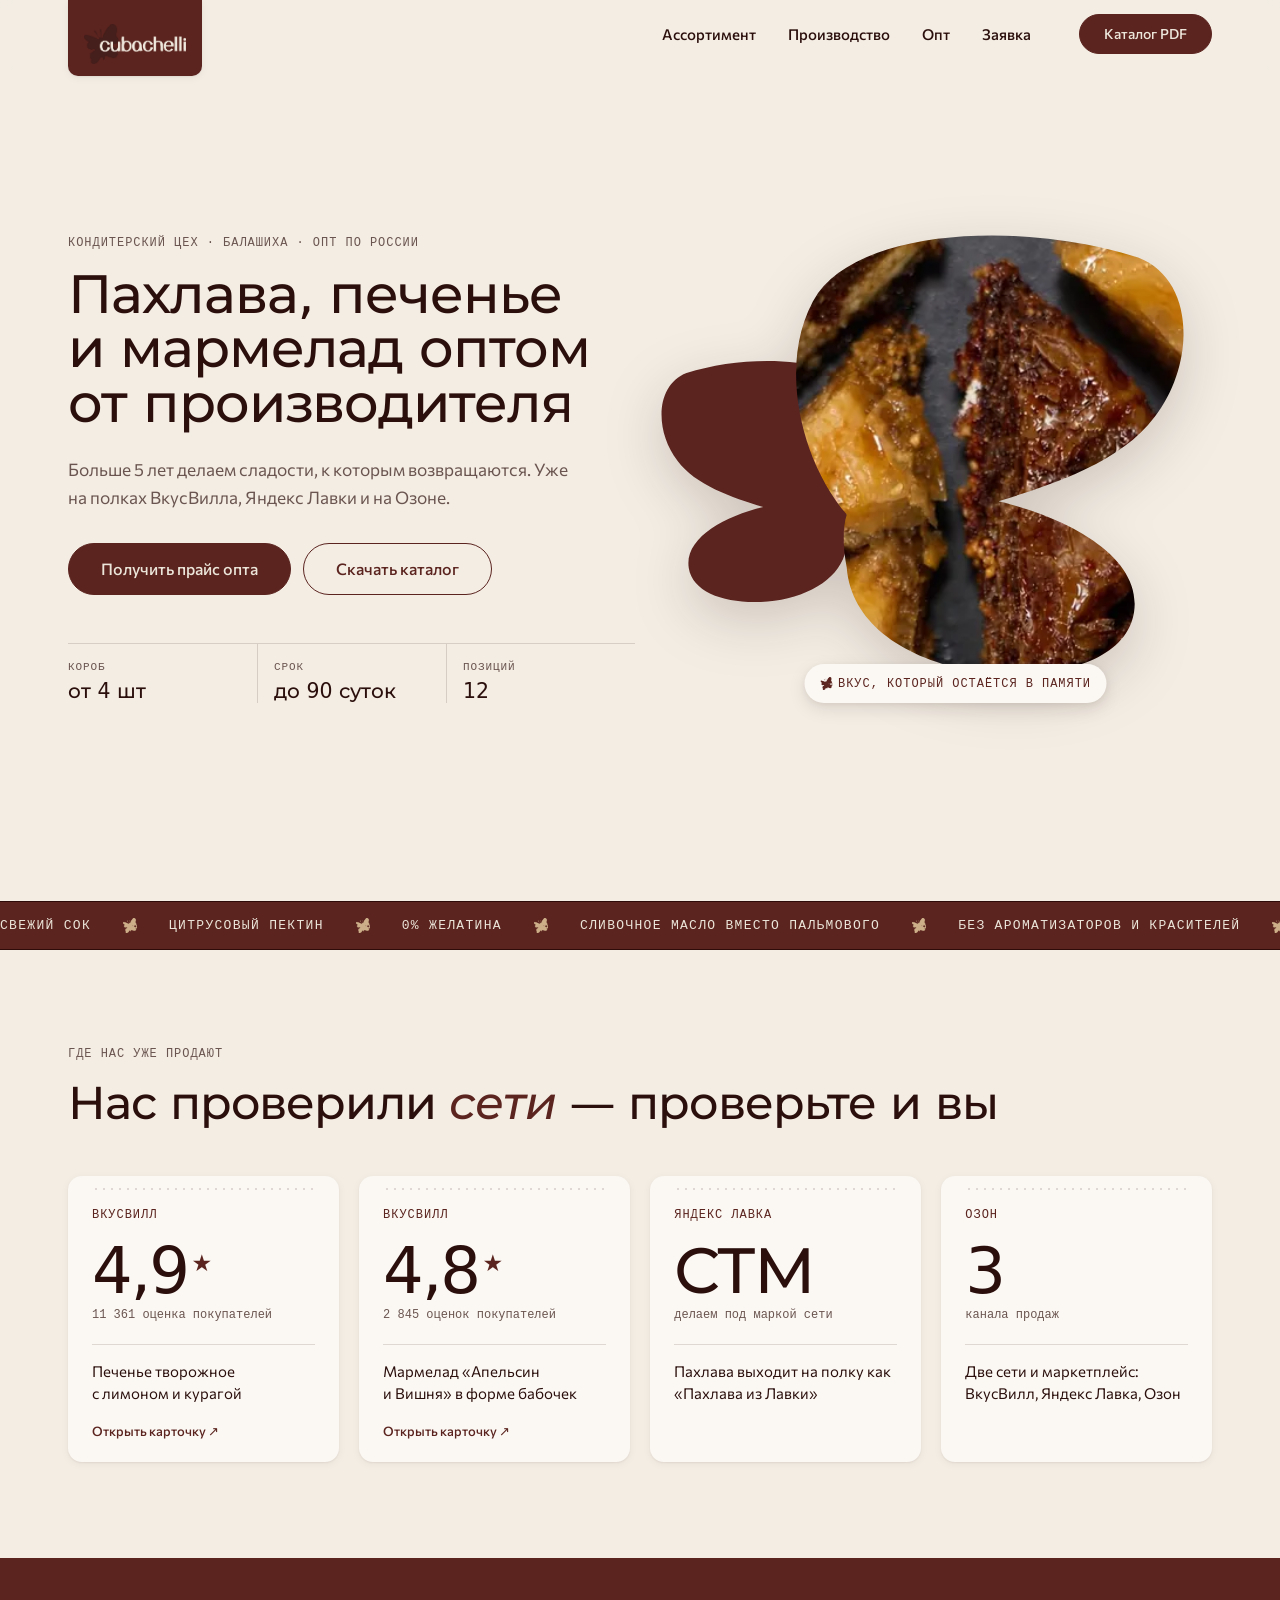
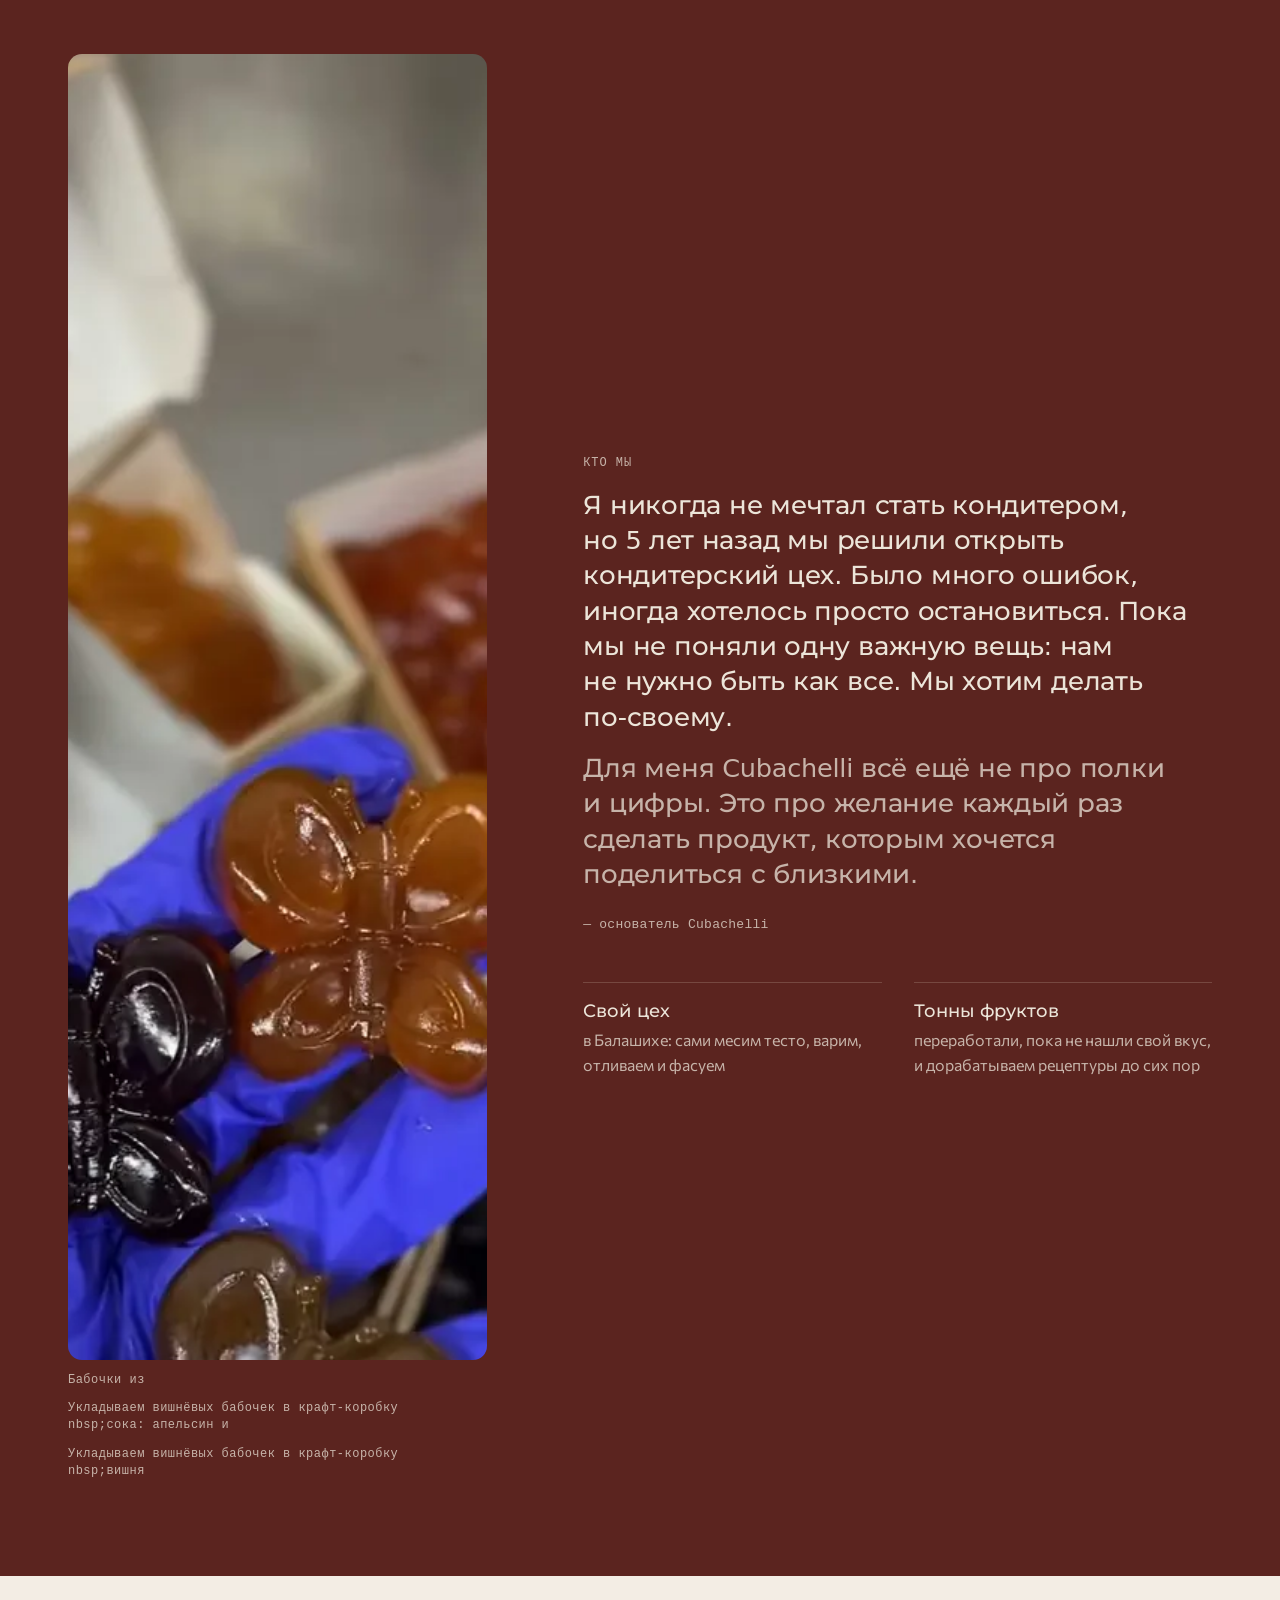
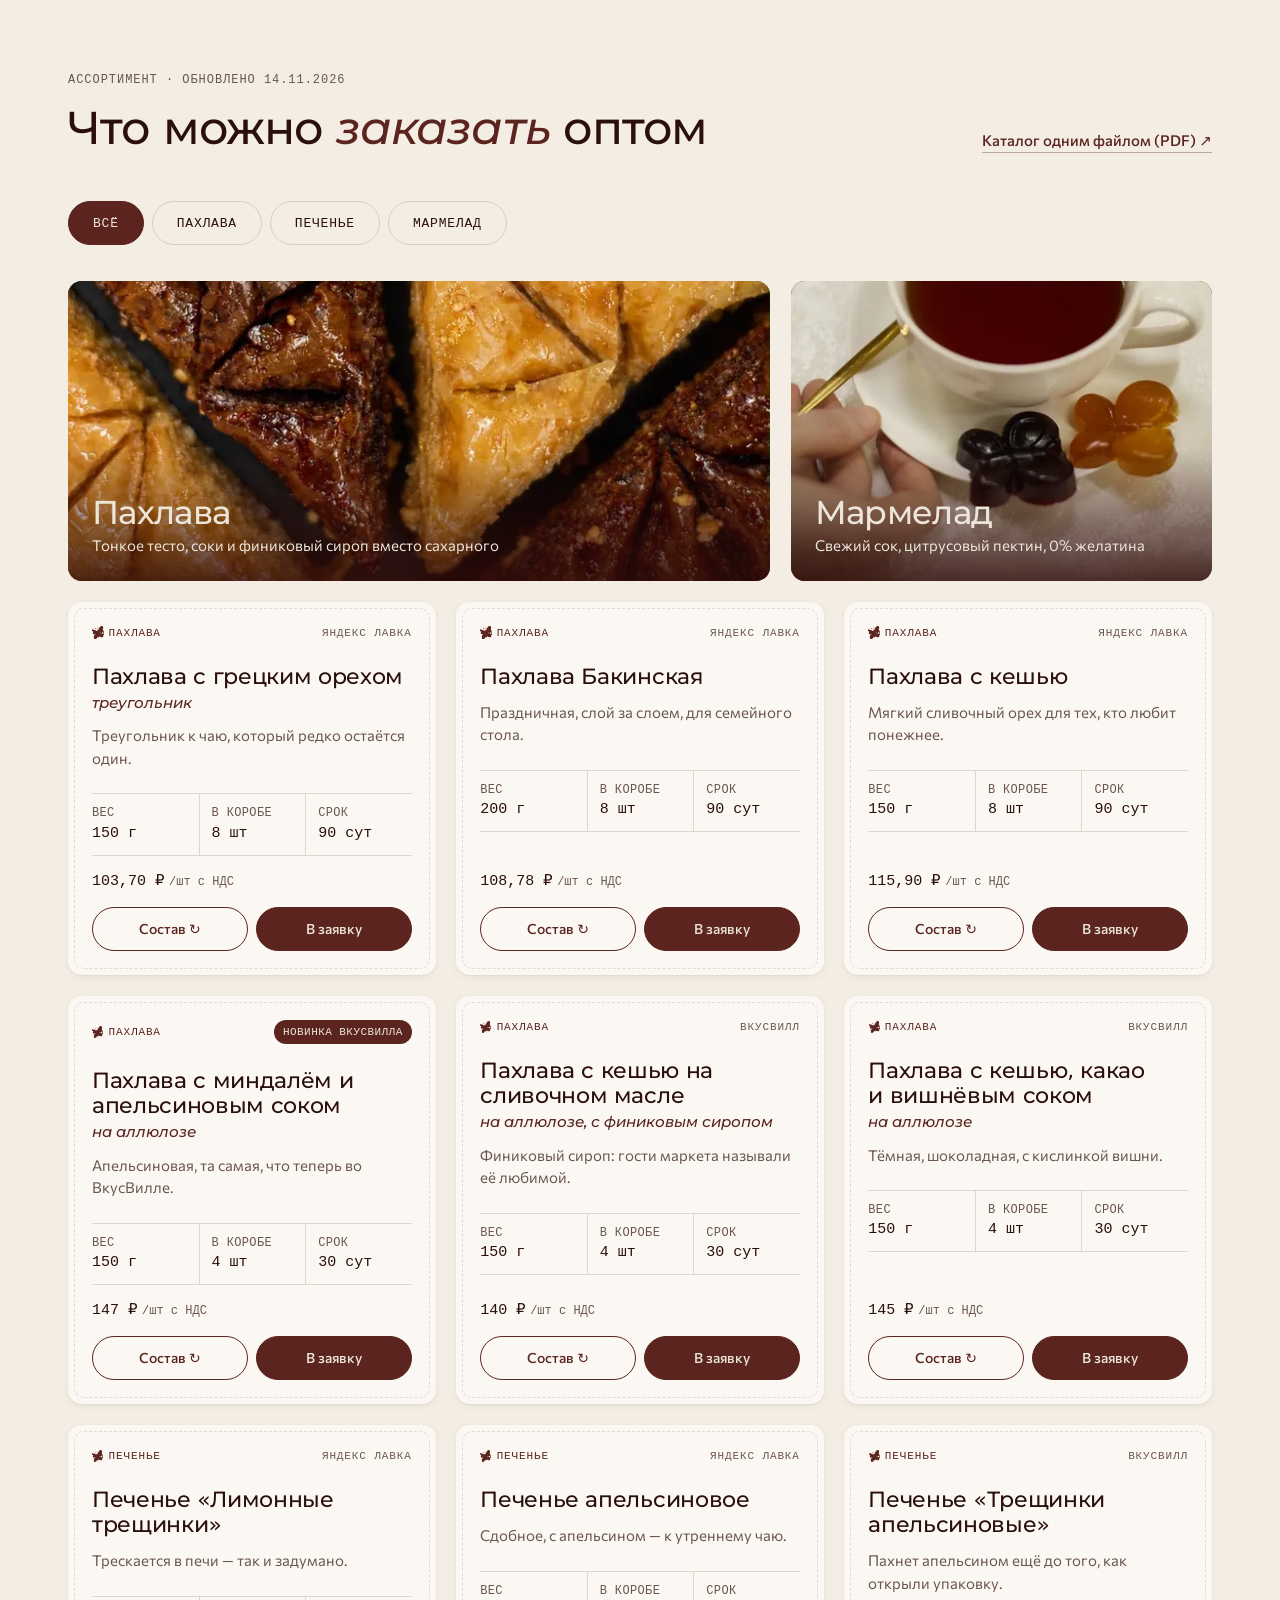
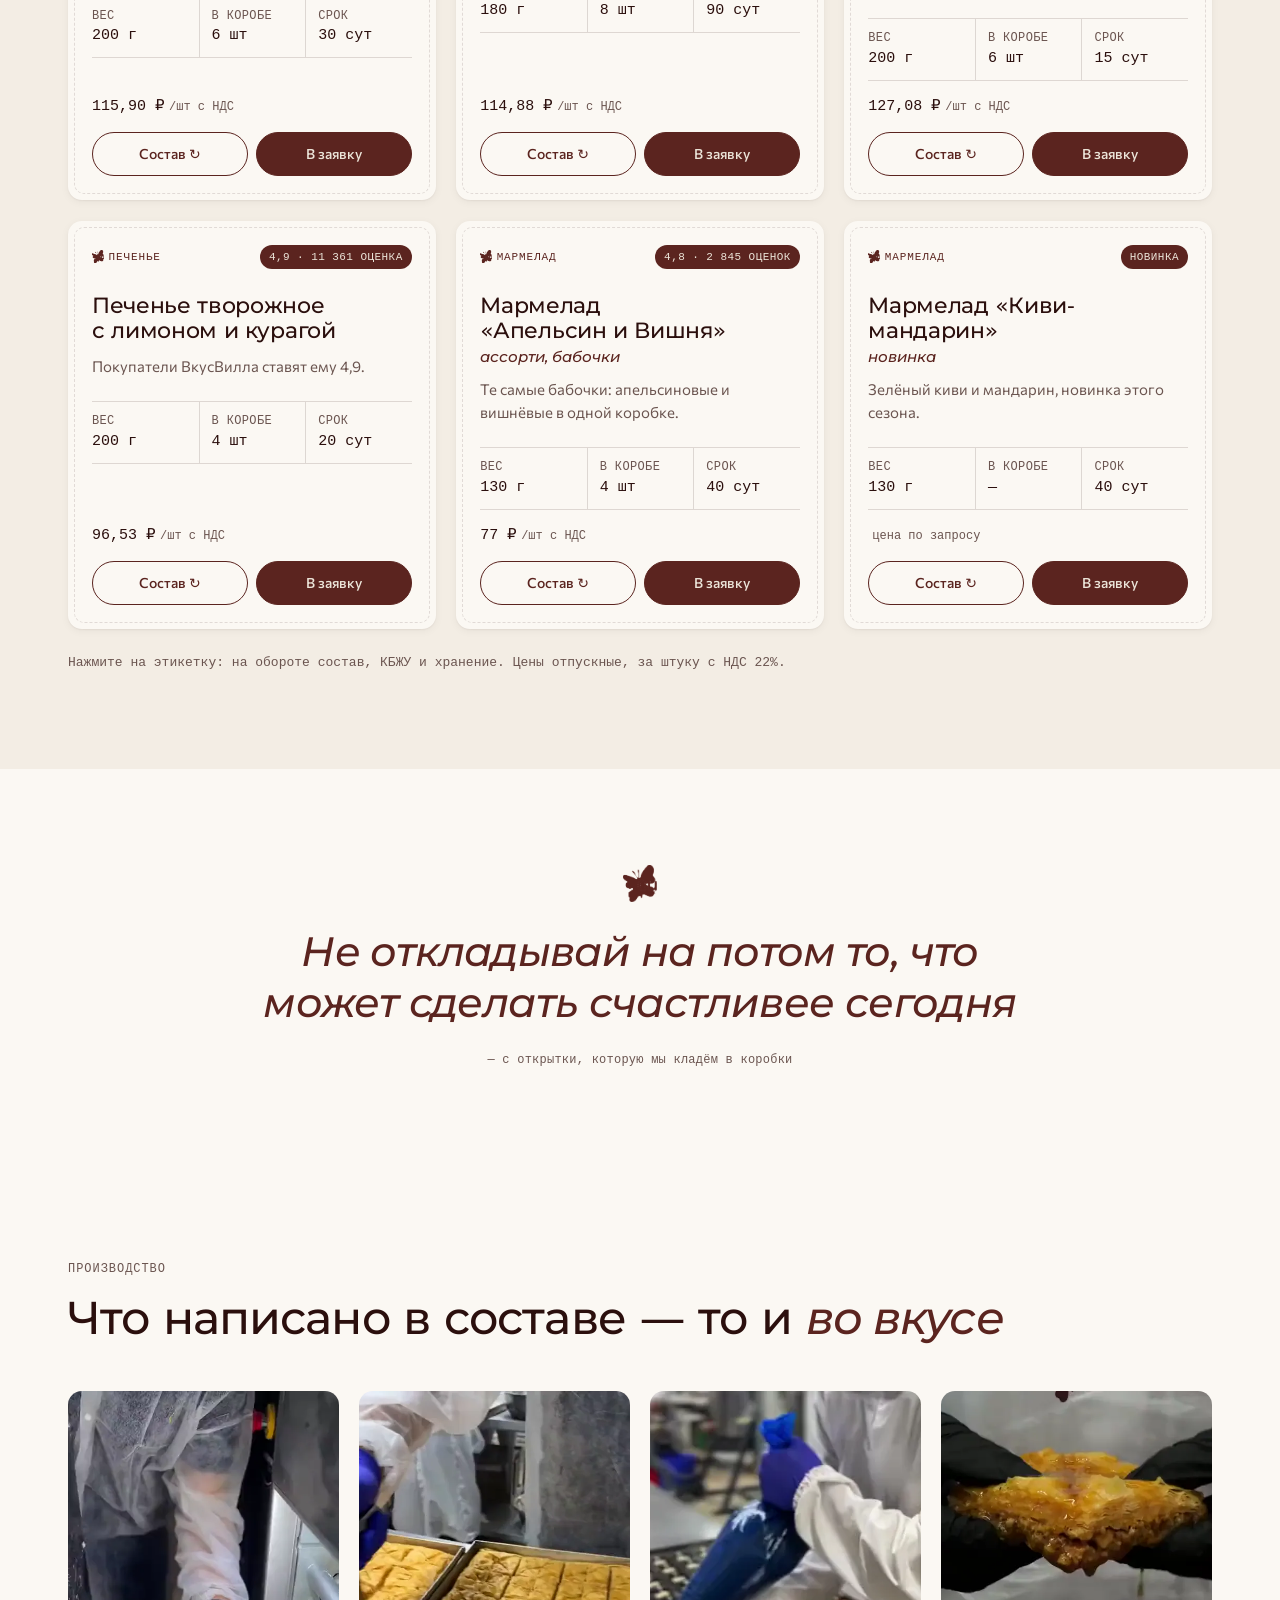
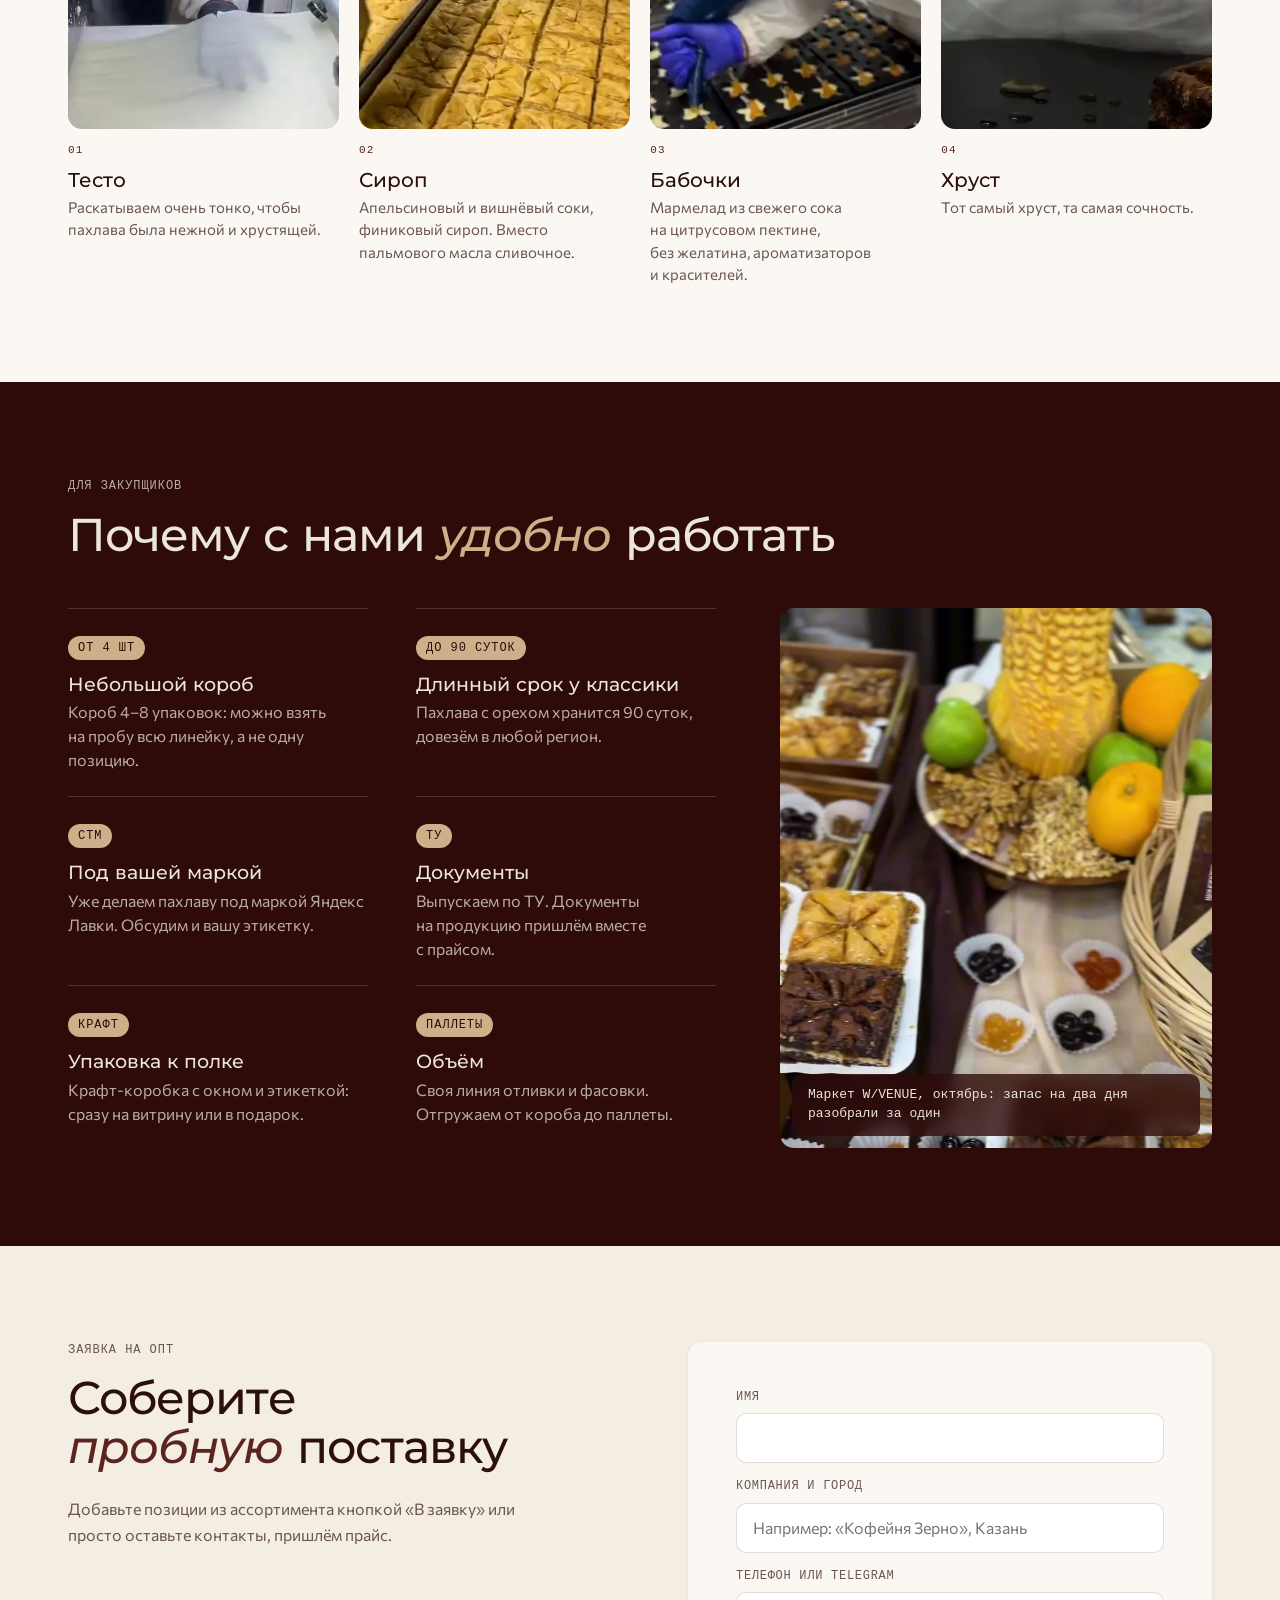
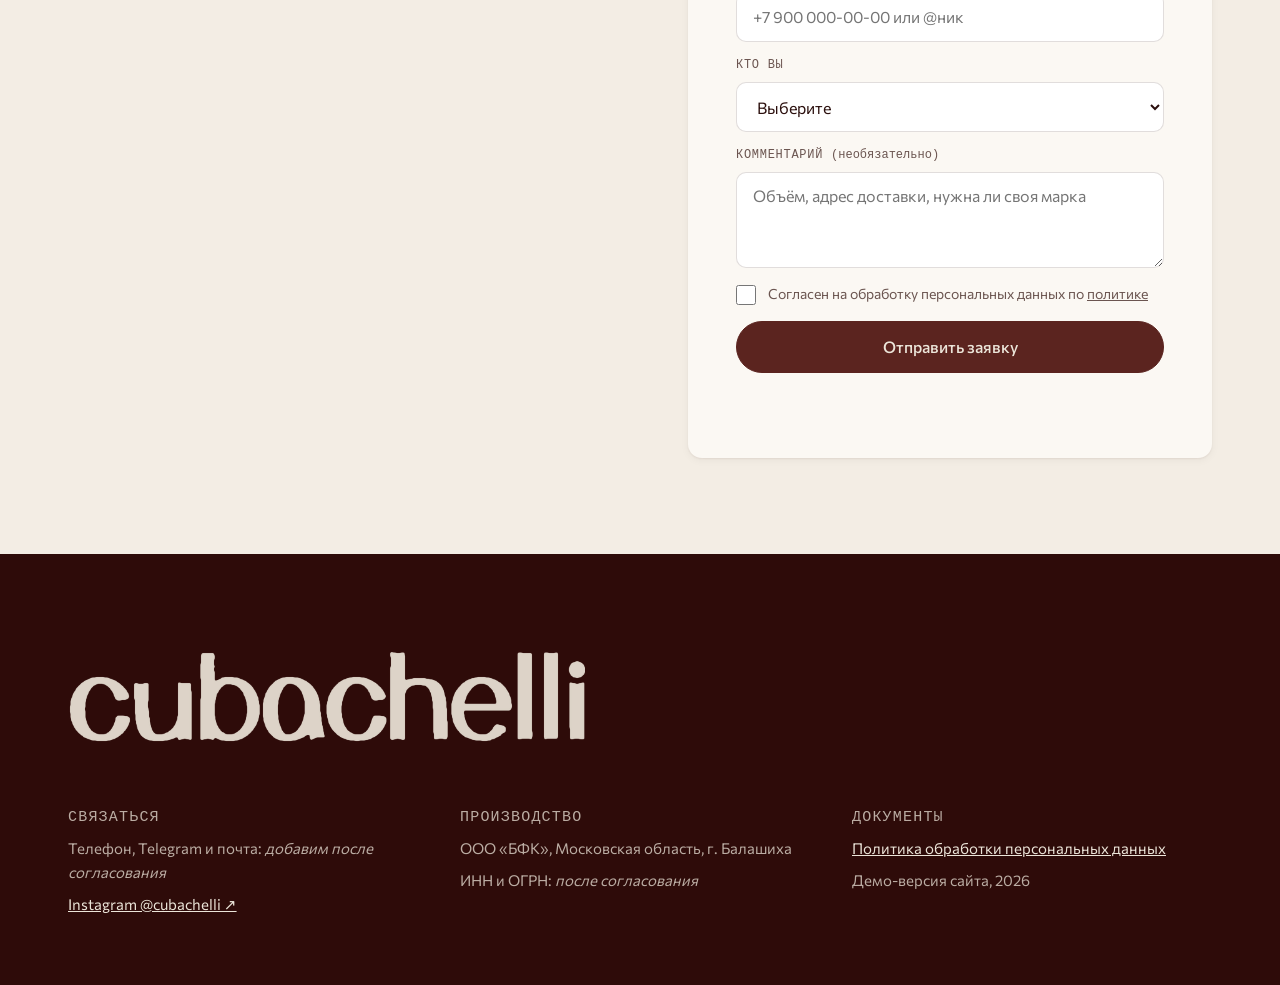
==== index.html @ 95d5a3da "Демо-сайт Cubachelli: опт пахлавы, печенья и мармелада Одностраничник для оптовиков: бабочка на перв" ====
<!doctype html>
<html lang="ru">
<head>
<meta charset="utf-8">
<meta name="viewport" content="width=device-width, initial-scale=1, viewport-fit=cover">
<title>Cubachelli — пахлава, печенье и мармелад оптом от производителя</title>
<meta name="description" content="Кондитерский цех Cubachelli, Балашиха. Пахлава, печенье и мармелад на пектине оптом по России. Поставляем во ВкусВилл, Яндекс Лавку и на Озон. Каталог и прайс по запросу.">
<!-- Демо-версия: закрыта от поиска. Перед запуском на боевом домене строку убрать. -->
<meta name="robots" content="noindex, nofollow">
<meta name="theme-color" content="#5b241f">
<meta property="og:type" content="website">
<meta property="og:locale" content="ru_RU">
<meta property="og:site_name" content="Cubachelli">
<meta property="og:title" content="Cubachelli — натуральные сладости оптом">
<meta property="og:description" content="Пахлава, печенье и мармелад от производителя. Уже во ВкусВилле, Яндекс Лавке и на Озоне.">
<meta property="og:url" content="https://m78-sites.github.io/cubachelli-demo/">
<meta property="og:image" content="https://m78-sites.github.io/cubachelli-demo/img/og.jpg">
<meta property="og:image:width" content="1200">
<meta property="og:image:height" content="630">
<meta name="twitter:card" content="summary_large_image">
<link rel="icon" href="data:image/svg+xml,%3Csvg xmlns='http://www.w3.org/2000/svg' viewBox='0 0 64 64'%3E%3Crect width='64' height='64' rx='14' fill='%235b241f'/%3E%3Cpath d='M18 14c8-5 26-5 32 1 5 5 2 13-5 16-3 1-7 2-9 3 7 1 14 4 13 11-1 7-11 9-19 8-8-1-14-4-15-12-1-9 0-22 3-27z' fill='%23ece5d9'/%3E%3C/svg%3E">
<link rel="preload" href="fonts/montserrat-cyrillic-500-normal.woff2" as="font" type="font/woff2" crossorigin>
<link rel="preload" href="fonts/commissioner-cyrillic-400-normal.woff2" as="font" type="font/woff2" crossorigin>
<link rel="preload" as="image" href="img/pakhlava-top-720.webp" imagesrcset="img/pakhlava-top-720.webp 720w, img/pakhlava-top.webp 1448w" imagesizes="(min-width: 960px) 46vw, 92vw">
<link rel="stylesheet" href="css/style.css?v=7">
<script>document.documentElement.classList.add('js')</script>
</head>
<body>

<!-- Форма крыла с фирменной открытки: вырубка для фото и сцены -->
<svg class="defs" aria-hidden="true" focusable="false" width="0" height="0">
  <clipPath id="wing" clipPathUnits="objectBoundingBox">
    <path d="M0.16,0.63 C0.04,0.50 -0.01,0.27 0.09,0.13 C0.21,-0.02 0.60,-0.03 0.87,0.05 C1.01,0.10 1.01,0.29 0.91,0.41 C0.83,0.51 0.67,0.56 0.53,0.60 C0.71,0.64 0.88,0.73 0.86,0.85 C0.84,0.97 0.64,1.01 0.45,0.98 C0.29,0.95 0.17,0.87 0.16,0.75 C0.15,0.70 0.15,0.66 0.16,0.63 Z"/>
  </clipPath>
  <clipPath id="wing-r" clipPathUnits="objectBoundingBox">
    <path d="M0.84,0.63 C0.96,0.50 1.01,0.27 0.91,0.13 C0.79,-0.02 0.40,-0.03 0.13,0.05 C-0.01,0.10 -0.01,0.29 0.09,0.41 C0.17,0.51 0.33,0.56 0.47,0.60 C0.29,0.64 0.12,0.73 0.14,0.85 C0.16,0.97 0.36,1.01 0.55,0.98 C0.71,0.95 0.83,0.87 0.84,0.75 C0.85,0.70 0.85,0.66 0.84,0.63 Z"/>
  </clipPath>
</svg>

<header class="top" id="top">
  <div class="top__in">
    <a class="label-logo" href="#top" aria-label="Cubachelli — на главную">
      <img src="img/logo-cubachelli.webp" width="977" height="382" alt="Cubachelli">
    </a>
    <nav class="nav" aria-label="Разделы">
      <a href="#assortiment">Ассортимент</a>
      <a href="#proizvodstvo">Производство</a>
      <a href="#opt">Опт</a>
      <a href="#zayavka">Заявка</a>
    </nav>
    <a class="btn btn--small" href="catalog.html" target="_blank" rel="noopener">Каталог PDF</a>
    <button class="burger" type="button" aria-expanded="false" aria-controls="mnav" aria-label="Меню"><span></span><span></span></button>
  </div>
  <nav class="mnav" id="mnav" aria-label="Разделы" hidden>
    <a href="#assortiment">Ассортимент</a>
    <a href="#proizvodstvo">Производство</a>
    <a href="#opt">Условия опта</a>
    <a href="#zayavka">Оставить заявку</a>
    <a href="catalog.html" target="_blank" rel="noopener">Каталог PDF</a>
  </nav>
</header>

<main>

<section class="hero">
  <div class="hero__text">
    <p class="kicker">Кондитерский цех · Балашиха · опт по России</p>
    <h1 class="hero__title">Пахлава, печенье и&nbsp;мармелад оптом от&nbsp;производителя</h1>
    <p class="hero__lead">Больше 5 лет делаем сладости, к&nbsp;которым возвращаются. Уже на&nbsp;полках ВкусВилла, Яндекс Лавки и&nbsp;на&nbsp;Озоне.</p>
    <div class="hero__cta">
      <a class="btn" href="#zayavka">Получить прайс опта</a>
      <a class="btn btn--ghost" href="catalog.html" target="_blank" rel="noopener">Скачать каталог</a>
    </div>
    <dl class="hero__facts">
      <div><dt>короб</dt><dd>от 4 шт</dd></div>
      <div><dt>срок</dt><dd>до 90 суток</dd></div>
      <div><dt>позиций</dt><dd>12</dd></div>
    </dl>
  </div>
  <figure class="hero__wing">
    <div class="fly"><div class="wing">
      <img src="img/pakhlava-top-720.webp" srcset="img/pakhlava-top-720.webp 720w, img/pakhlava-top.webp 1448w" sizes="(min-width: 960px) 46vw, 92vw" width="1448" height="760" alt="Пахлава Cubachelli: светлая с орехом и тёмная шоколадная, вид сверху" fetchpriority="high">
    </div></div>
    <figcaption class="hero__cap"><span class="mark" aria-hidden="true"></span>Вкус, который остаётся в&nbsp;памяти</figcaption>
  </figure>
</section>

<div class="ticker" aria-label="Из чего мы делаем">
  <div class="ticker__track">
    <span>свежий сок</span><span>цитрусовый пектин</span><span>0% желатина</span><span>сливочное масло вместо пальмового</span><span>без ароматизаторов и красителей</span><span>тесто раскатываем тонко</span>
    <span aria-hidden="true">свежий сок</span><span aria-hidden="true">цитрусовый пектин</span><span aria-hidden="true">0% желатина</span><span aria-hidden="true">сливочное масло вместо пальмового</span><span aria-hidden="true">без ароматизаторов и красителей</span><span aria-hidden="true">тесто раскатываем тонко</span>
  </div>
</div>

<section class="proof" id="seti">
  <div class="wrap">
    <div class="sec-head">
      <p class="kicker">Где нас уже продают</p>
      <h2>Нас проверили <em>сети</em> — проверьте и&nbsp;вы</h2>
    </div>
    <div class="tags">
      <a class="tag" href="https://vkusvill.ru/goods/pechene-tvorozhnoe-s-limonom-i-kuragoy-88740/" target="_blank" rel="noopener">
        <span class="tag__shop">ВкусВилл</span>
        <span class="tag__num">4,9</span>
        <span class="tag__meta">11 361 оценка покупателей</span>
        <span class="tag__name">Печенье творожное с&nbsp;лимоном и&nbsp;курагой</span>
        <span class="tag__go">Открыть карточку ↗</span>
      </a>
      <a class="tag" href="https://vkusvill.ru/goods/marmelad-apelsin-i-vishnya-112601/" target="_blank" rel="noopener">
        <span class="tag__shop">ВкусВилл</span>
        <span class="tag__num">4,8</span>
        <span class="tag__meta">2 845 оценок покупателей</span>
        <span class="tag__name">Мармелад «Апельсин и&nbsp;Вишня» в&nbsp;форме бабочек</span>
        <span class="tag__go">Открыть карточку ↗</span>
      </a>
      <div class="tag tag--text">
        <span class="tag__shop">Яндекс Лавка</span>
        <span class="tag__big">СТМ</span>
        <span class="tag__meta">делаем под маркой сети</span>
        <span class="tag__name">Пахлава выходит на&nbsp;полку как «Пахлава из&nbsp;Лавки»</span>
      </div>
      <div class="tag tag--text">
        <span class="tag__shop">Озон</span>
        <span class="tag__big">3</span>
        <span class="tag__meta">канала продаж</span>
        <span class="tag__name">Две сети и&nbsp;маркетплейс: ВкусВилл, Яндекс Лавка, Озон</span>
      </div>
    </div>
  </div>
</section>

<section class="story" id="o-nas">
  <div class="wrap story__in">
    <figure class="story__media">
      <img src="img/babochki-ruka-720.webp" srcset="img/babochki-ruka-720.webp 720w, img/babochki-ruka.webp 1080w" sizes="(min-width: 960px) 34vw, 92vw" width="1080" height="1306" alt="Мармеладные бабочки Cubachelli, апельсиновая и вишнёвые, на ладони в перчатке" loading="lazy">
      <figcaption>Бабочки из<figcaption>Укладываем вишнёвых бабочек в&nbsp;крафт-коробку</figcaption>nbsp;сока: апельсин и<figcaption>Укладываем вишнёвых бабочек в&nbsp;крафт-коробку</figcaption>nbsp;вишня</figcaption>
    </figure>
    <div class="story__text">
      <p class="kicker kicker--light">Кто мы</p>
      <blockquote class="quote">
        <p>Я&nbsp;никогда не&nbsp;мечтал стать кондитером, но&nbsp;5&nbsp;лет назад мы&nbsp;решили открыть кондитерский цех. Было много ошибок, иногда хотелось просто остановиться. Пока мы&nbsp;не&nbsp;поняли одну важную вещь: нам не&nbsp;нужно быть как все. Мы&nbsp;хотим делать по&#8209;своему.</p>
        <p>Для меня Cubachelli всё ещё не&nbsp;про полки и&nbsp;цифры. Это про желание каждый раз сделать продукт, которым хочется поделиться с&nbsp;близкими.</p>
        <footer>— основатель Cubachelli</footer>
      </blockquote>
      <ul class="story__facts">
        <li><b>Свой цех</b> в&nbsp;Балашихе: сами месим тесто, варим, отливаем и&nbsp;фасуем</li>
        <li><b>Тонны фруктов</b> переработали, пока не&nbsp;нашли свой вкус, и&nbsp;дорабатываем рецептуры до&nbsp;сих пор</li>
      </ul>
    </div>
  </div>
</section>

<section class="catalog" id="assortiment">
  <div class="wrap">
    <div class="sec-head sec-head--row">
      <div>
        <p class="kicker">Ассортимент · обновлено <span data-updated></span></p>
        <h2>Что можно <em>заказать</em> оптом</h2>
      </div>
      <a class="link-pdf" href="catalog.html" target="_blank" rel="noopener">Каталог одним файлом (PDF) ↗</a>
    </div>

    <div class="groups" role="tablist" aria-label="Линейки">
      <button role="tab" aria-selected="true" data-group="all">Всё</button>
      <button role="tab" aria-selected="false" data-group="pakhlava">Пахлава</button>
      <button role="tab" aria-selected="false" data-group="pechene">Печенье</button>
      <button role="tab" aria-selected="false" data-group="marmelad">Мармелад</button>
    </div>

    <div class="lines">
      <figure class="line-card" data-line="pakhlava"><img src="img/pakhlava-bottom-720.webp" width="720" height="381" alt="Пахлава Cubachelli, вид сверху" loading="lazy"><figcaption><b>Пахлава</b> Тонкое тесто, соки и&nbsp;финиковый сироп вместо сахарного</figcaption></figure>
      <figure class="line-card" data-line="marmelad"><img src="img/marmelad-chai-720.webp" width="720" height="876" alt="Мармелад-бабочки к чаю на блюдце" loading="lazy"><figcaption><b>Мармелад</b> Свежий сок, цитрусовый пектин, 0% желатина</figcaption></figure>
    </div>

    <div class="grid" id="grid" aria-live="polite"></div>
    <p class="grid__note">Нажмите на&nbsp;этикетку: на&nbsp;обороте состав, КБЖУ и&nbsp;хранение. Цены отпускные, за&nbsp;штуку с&nbsp;НДС 22%.</p>
  </div>
</section>

<section class="phrase">
  <p><span class="mark" aria-hidden="true"></span>Не откладывай на&nbsp;потом то, что может сделать счастливее сегодня</p>
  <small>— с открытки, которую мы кладём в&nbsp;коробки</small>
</section>

<section class="make" id="proizvodstvo">
  <div class="wrap">
    <div class="sec-head">
      <p class="kicker">Производство</p>
      <h2>Что написано в&nbsp;составе — то&nbsp;и&nbsp;<em>во&nbsp;вкусе</em></h2>
    </div>
    <div class="steps">
      <figure class="step">
        <div class="step__v"><video class="lazyv" muted playsinline loop preload="none" poster="video/loop-testo.webp" data-src="video/loop-testo.mp4" aria-hidden="true"></video></div>
        <figcaption><span class="step__n">01</span><b>Тесто</b> Раскатываем очень тонко, чтобы пахлава была нежной и&nbsp;хрустящей.</figcaption>
      </figure>
      <figure class="step">
        <div class="step__v"><video class="lazyv" muted playsinline loop preload="none" poster="video/loop-sirop.webp" data-src="video/loop-sirop.mp4" aria-hidden="true"></video></div>
        <figcaption><span class="step__n">02</span><b>Сироп</b> Апельсиновый и&nbsp;вишнёвый соки, финиковый сироп. Вместо пальмового масла сливочное.</figcaption>
      </figure>
      <figure class="step">
        <div class="step__v"><video class="lazyv" muted playsinline loop preload="none" poster="video/loop-babochki.webp" data-src="video/loop-babochki.mp4" aria-hidden="true"></video></div>
        <figcaption><span class="step__n">03</span><b>Бабочки</b> Мармелад из&nbsp;свежего сока на&nbsp;цитрусовом пектине, без&nbsp;желатина, ароматизаторов и&nbsp;красителей.</figcaption>
      </figure>
      <figure class="step">
        <div class="step__v"><video class="lazyv" muted playsinline loop preload="none" poster="video/loop-hrust.webp" data-src="video/loop-hrust.mp4" aria-hidden="true"></video></div>
        <figcaption><span class="step__n">04</span><b>Хруст</b> Тот самый хруст, та&nbsp;самая сочность.</figcaption>
      </figure>
    </div>
  </div>
</section>

<section class="opt" id="opt">
  <div class="wrap">
    <div class="sec-head">
      <p class="kicker kicker--light">Для закупщиков</p>
      <h2>Почему с&nbsp;нами <em>удобно</em> работать</h2>
    </div>
    <ul class="perks">
      <li><span class="perks__k">от 4 шт</span><b>Небольшой короб</b>Короб 4–8 упаковок: можно взять на&nbsp;пробу всю линейку, а&nbsp;не&nbsp;одну позицию.</li>
      <li><span class="perks__k">до 90 суток</span><b>Длинный срок у&nbsp;классики</b>Пахлава с&nbsp;орехом хранится 90&nbsp;суток, довезём в&nbsp;любой регион.</li>
      <li><span class="perks__k">СТМ</span><b>Под вашей маркой</b>Уже делаем пахлаву под маркой Яндекс Лавки. Обсудим и&nbsp;вашу этикетку.</li>
      <li><span class="perks__k">ТУ</span><b>Документы</b>Выпускаем по&nbsp;ТУ. Документы на&nbsp;продукцию пришлём вместе с&nbsp;прайсом.</li>
      <li><span class="perks__k">крафт</span><b>Упаковка к&nbsp;полке</b>Крафт-коробка с&nbsp;окном и&nbsp;этикеткой: сразу на&nbsp;витрину или в&nbsp;подарок.</li>
      <li><span class="perks__k">паллеты</span><b>Объём</b>Своя линия отливки и&nbsp;фасовки. Отгружаем от&nbsp;короба до&nbsp;паллеты.</li>
    </ul>
    <figure class="opt__photo">
      <img src="img/market-720.webp" srcset="img/market-720.webp 720w, img/market.webp 1080w" sizes="(min-width: 960px) 40vw, 92vw" width="1080" height="1306" alt="Стол Cubachelli на маркете: пахлава, мармелад, крафт-коробки в корзине" loading="lazy">
      <figcaption>Маркет W/VENUE, октябрь: запас на&nbsp;два дня разобрали за&nbsp;один</figcaption>
    </figure>
  </div>
</section>

<section class="order" id="zayavka">
  <div class="wrap order__in">
    <div class="order__list">
      <p class="kicker">Заявка на опт</p>
      <h2>Соберите <em>пробную</em> поставку</h2>
      <p class="order__hint" data-empty>Добавьте позиции из&nbsp;ассортимента кнопкой «В&nbsp;заявку» или просто оставьте контакты, пришлём прайс.</p>
      <ul class="basket" id="basket"></ul>
      <div class="basket__sum" id="basketSum" hidden>
        <span>Итого</span><b id="sumBoxes">0 коробов</b><b id="sumMoney">0 ₽</b>
        <small>Ориентир по&nbsp;отпускным ценам с&nbsp;НДС. Точный счёт пришлём после звонка.</small>
      </div>
    </div>
    <form class="form" id="form" novalidate>
      <label class="field"><span>Имя</span><input name="name" autocomplete="name" required></label>
      <label class="field"><span>Компания и город</span><input name="company" autocomplete="organization" placeholder="Например: «Кофейня Зерно», Казань" required></label>
      <label class="field"><span>Телефон или Telegram</span><input name="contact" inputmode="tel" autocomplete="tel" placeholder="+7 900 000-00-00 или @ник" required></label>
      <label class="field"><span>Кто вы</span>
        <select name="type" required>
          <option value="">Выберите</option>
          <option>Магазин или сеть</option>
          <option>Кофейня, кафе, HoReCa</option>
          <option>Халяль-магазин</option>
          <option>Продавец на маркетплейсе</option>
          <option>Подарки для компаний</option>
          <option>Дистрибьютор</option>
        </select>
      </label>
      <label class="field"><span>Комментарий <i>(необязательно)</i></span><textarea name="msg" rows="3" placeholder="Объём, адрес доставки, нужна ли своя марка"></textarea></label>
      <label class="check"><input type="checkbox" name="agree" required><span>Согласен на&nbsp;обработку персональных данных по&nbsp;<a href="#" data-policy>политике</a></span></label>
      <button class="btn btn--wide" type="submit">Отправить заявку</button>
      <p class="form__msg" id="formMsg" role="status"></p>
    </form>
  </div>
</section>

</main>

<footer class="foot">
  <div class="wrap">
    <div class="foot__word" role="img" aria-label="Cubachelli"></div>
    <div class="foot__cols">
      <div><p class="kicker kicker--light">Связаться</p><p>Телефон, Telegram и&nbsp;почта: <i>добавим после согласования</i></p><p><a href="https://www.instagram.com/cubachelli/" target="_blank" rel="noopener">Instagram @cubachelli ↗</a></p></div>
      <div><p class="kicker kicker--light">Производство</p><p>ООО «БФК», Московская область, г.&nbsp;Балашиха</p><p class="dim">ИНН и&nbsp;ОГРН: <i>после согласования</i></p></div>
      <div><p class="kicker kicker--light">Документы</p><p><a href="#" data-policy>Политика обработки персональных данных</a></p><p class="dim">Демо-версия сайта, 2026</p></div>
    </div>
  </div>
</footer>

<div class="minibar" id="minibar" hidden>
  <span id="miniText">В заявке: 0</span>
  <a class="btn btn--small btn--light" href="#zayavka">Оформить</a>
</div>

<script src="js/data.js?v=2"></script>
<script src="js/main.js?v=4"></script>
</body>
</html>
---- css/style.css ----
/* Cubachelli — демо. Система: бумага-крем + одно «чернило» бордо бренда + крафт.
   Шрифты: Montserrat (заголовки, геометрия как у логотипа), Commissioner (текст), IBM Plex Mono (этикетки, вес, цены). */

@font-face{font-family:"MA";src:url(../fonts/montserrat-cyrillic-500-normal.woff2) format("woff2");font-weight:500;font-style:normal;font-display:swap;unicode-range:U+0301,U+0400-045F,U+0490-0491,U+04B0-04B1,U+2116}
@font-face{font-family:"MA";src:url(../fonts/montserrat-latin-500-normal.woff2) format("woff2");font-weight:500;font-style:normal;font-display:swap;unicode-range:U+0000-00FF,U+0131,U+0152-0153,U+02BB-02BC,U+02C6,U+02DA,U+02DC,U+2000-206F,U+20AC,U+2122,U+2191,U+2193,U+2212,U+2215,U+FEFF,U+FFFD}
@font-face{font-family:"MA";src:url(../fonts/montserrat-cyrillic-600-normal.woff2) format("woff2");font-weight:600;font-style:normal;font-display:swap;unicode-range:U+0301,U+0400-045F,U+0490-0491,U+04B0-04B1,U+2116}
@font-face{font-family:"MA";src:url(../fonts/montserrat-latin-600-normal.woff2) format("woff2");font-weight:600;font-style:normal;font-display:swap;unicode-range:U+0000-00FF,U+0131,U+0152-0153,U+02BB-02BC,U+02C6,U+02DA,U+02DC,U+2000-206F,U+20AC,U+2122,U+2191,U+2193,U+2212,U+2215,U+FEFF,U+FFFD}
@font-face{font-family:"MA";src:url(../fonts/montserrat-cyrillic-500-italic.woff2) format("woff2");font-weight:500;font-style:italic;font-display:swap;unicode-range:U+0301,U+0400-045F,U+0490-0491,U+04B0-04B1,U+2116}
@font-face{font-family:"MA";src:url(../fonts/montserrat-latin-500-italic.woff2) format("woff2");font-weight:500;font-style:italic;font-display:swap;unicode-range:U+0000-00FF,U+0131,U+0152-0153,U+02BB-02BC,U+02C6,U+02DA,U+02DC,U+2000-206F,U+20AC,U+2122,U+2191,U+2193,U+2212,U+2215,U+FEFF,U+FFFD}
@font-face{font-family:"CM";src:url(../fonts/commissioner-cyrillic-400-normal.woff2) format("woff2");font-weight:400;font-display:swap;unicode-range:U+0301,U+0400-045F,U+0490-0491,U+04B0-04B1,U+2116}
@font-face{font-family:"CM";src:url(../fonts/commissioner-latin-400-normal.woff2) format("woff2");font-weight:400;font-display:swap;unicode-range:U+0000-00FF,U+0131,U+0152-0153,U+02BB-02BC,U+02C6,U+02DA,U+02DC,U+2000-206F,U+20AC,U+2122,U+2191,U+2193,U+2212,U+2215,U+FEFF,U+FFFD}
@font-face{font-family:"CM";src:url(../fonts/commissioner-cyrillic-500-normal.woff2) format("woff2");font-weight:500;font-display:swap;unicode-range:U+0301,U+0400-045F,U+0490-0491,U+04B0-04B1,U+2116}
@font-face{font-family:"CM";src:url(../fonts/commissioner-latin-500-normal.woff2) format("woff2");font-weight:500;font-display:swap;unicode-range:U+0000-00FF,U+0131,U+0152-0153,U+02BB-02BC,U+02C6,U+02DA,U+02DC,U+2000-206F,U+20AC,U+2122,U+2191,U+2193,U+2212,U+2215,U+FEFF,U+FFFD}
@font-face{font-family:"PM";src:url(../fonts/ibm-plex-mono-cyrillic-400-normal.woff2) format("woff2");font-weight:400;font-display:swap;unicode-range:U+0301,U+0400-045F,U+0490-0491,U+04B0-04B1,U+2116}
@font-face{font-family:"PM";src:url(../fonts/ibm-plex-mono-latin-400-normal.woff2) format("woff2");font-weight:400;font-display:swap;unicode-range:U+0000-00FF,U+0131,U+0152-0153,U+02BB-02BC,U+02C6,U+02DA,U+02DC,U+2000-206F,U+20AC,U+2122,U+2191,U+2193,U+2212,U+2215,U+FEFF,U+FFFD}
@font-face{font-family:"PM";src:url(../fonts/ibm-plex-mono-cyrillic-500-normal.woff2) format("woff2");font-weight:500;font-display:swap;unicode-range:U+0301,U+0400-045F,U+0490-0491,U+04B0-04B1,U+2116}
@font-face{font-family:"PM";src:url(../fonts/ibm-plex-mono-latin-500-normal.woff2) format("woff2");font-weight:500;font-display:swap;unicode-range:U+0000-00FF,U+0131,U+0152-0153,U+02BB-02BC,U+02C6,U+02DA,U+02DC,U+2000-206F,U+20AC,U+2122,U+2191,U+2193,U+2212,U+2215,U+FEFF,U+FFFD}

:root{
  /* цвет: бумага, чернило, крафт. Акцент один — бордо бренда */
  --bg:#f3ede4; --paper:#fbf8f3; --kraft:#cdb08a; --kraft-dim:#e4d4bd;
  --ink:#2b0f0d; --muted:#6b5550; --line:rgba(43,15,13,.14);
  --wine:#5b241f; --wine-hover:#6e2d27; --wine-deep:#2e0b09;
  --cream:#ece5d9; --cream-dim:rgba(236,229,217,.74); --cream-line:rgba(236,229,217,.18);

  --s1:4px; --s2:8px; --s3:12px; --s4:16px; --s5:24px; --s6:32px; --s7:48px; --s8:64px; --s9:96px; --s10:160px;
  --m-x:clamp(16px,4vw,48px); --gap:clamp(12px,1.6vw,24px); --wrap:1240px;

  --r-card:14px; --r-btn:999px;
  --sh-1:0 1px 2px rgba(43,15,13,.06),0 2px 8px rgba(43,15,13,.05);
  --sh-2:0 6px 18px rgba(43,15,13,.10),0 2px 6px rgba(43,15,13,.06);
  --sh-3:0 24px 48px rgba(43,15,13,.18);

  --f-display:"MA","Montserrat",system-ui,sans-serif;
  --f-text:"CM","Commissioner",system-ui,-apple-system,"Segoe UI",sans-serif;
  --f-mono:"PM","IBM Plex Mono",ui-monospace,"Consolas",monospace;
  --t-h1:clamp(34px,4.2vw,58px); --t-h2:clamp(28px,3.6vw,50px); --t-body:clamp(16px,1.1vw,18px);

  --e:cubic-bezier(.22,.61,.36,1); --d-fast:150ms; --d-base:250ms; --d-slow:500ms;
}

*,*::before,*::after{box-sizing:border-box}
html{-webkit-text-size-adjust:100%;scroll-behavior:smooth;scroll-padding-top:80px}
body{margin:0;background:var(--bg);color:var(--ink);font:400 var(--t-body)/1.6 var(--f-text);-webkit-font-smoothing:antialiased;overflow-x:hidden}
img,video{display:block;max-width:100%}
a{color:inherit}
button{font:inherit;color:inherit;cursor:pointer}
h1,h2,h3{font-family:var(--f-display);font-weight:500;margin:0;letter-spacing:-.02em;text-wrap:balance}
h2{font-size:var(--t-h2);line-height:1.06}
h2 em,h1 em{font-style:italic;color:var(--wine)}
p{margin:0}
.defs{position:absolute;width:0;height:0;overflow:hidden}
.wrap{max-width:var(--wrap);margin:0 auto;padding:0 var(--m-x)}
.kicker{font:500 12px/1.4 var(--f-mono);letter-spacing:.08em;text-transform:uppercase;color:var(--muted);margin-bottom:var(--s4)}
.kicker--light{color:var(--cream-dim)}
.sec-head{margin-bottom:var(--s7)}
.sec-head--row{display:flex;flex-wrap:wrap;gap:var(--s4) var(--s6);align-items:flex-end;justify-content:space-between}
:focus-visible{outline:2px solid var(--wine);outline-offset:3px;border-radius:6px}

/* знак-бабочка из логотипа, окрашивается цветом текста */
.mark{display:inline-block;width:1.05em;height:1.15em;vertical-align:-.2em;margin-right:.45em;background:currentColor;
  -webkit-mask:url(../img/mark.png) center/contain no-repeat;mask:url(../img/mark.png) center/contain no-repeat}

/* кнопки */
.btn{display:inline-flex;align-items:center;justify-content:center;gap:var(--s2);min-height:52px;padding:0 var(--s6);border-radius:var(--r-btn);
  background:var(--wine);color:var(--cream);border:1px solid var(--wine);font:500 16px/1 var(--f-text);text-decoration:none;
  transition:background var(--d-base) var(--e),transform var(--d-fast) var(--e),box-shadow var(--d-base) var(--e)}
.btn:hover{background:var(--wine-hover);box-shadow:var(--sh-2)}
.btn:active{transform:translateY(1px)}
.btn--ghost{background:transparent;color:var(--wine)}
.btn--ghost:hover{background:rgba(91,36,31,.07);box-shadow:none}
.btn--small{min-height:40px;padding:0 var(--s5);font-size:14px}
.btn--light{background:var(--cream);color:var(--wine);border-color:var(--cream)}
.btn--light:hover{background:#fff}
.btn--wide{width:100%}

/* шапка: логотип висит ярлыком, как этикетка на крафт-коробке */
.top{position:sticky;top:0;z-index:40;background:rgba(243,237,228,.86);-webkit-backdrop-filter:saturate(1.2) blur(12px);backdrop-filter:saturate(1.2) blur(12px);border-bottom:1px solid transparent;transition:border-color var(--d-base)}
.top.is-scrolled{border-bottom-color:var(--line)}
.top__in{max-width:var(--wrap);margin:0 auto;padding:0 var(--m-x);height:68px;display:flex;align-items:center;gap:var(--s5)}
.label-logo{align-self:flex-start;background:var(--wine);padding:var(--s5) var(--s4) var(--s3);border-radius:0 0 10px 10px;box-shadow:var(--sh-1)}
.label-logo img{height:40px;width:auto}
.nav{display:none;gap:var(--s6);margin-left:auto}
.nav a{font:500 15px/1 var(--f-text);text-decoration:none;color:var(--ink);padding:var(--s2) 0;background:linear-gradient(var(--wine),var(--wine)) 0 100%/0 1px no-repeat;transition:background-size var(--d-base) var(--e)}
.nav a:hover{background-size:100% 1px}
.top .btn--small{margin-left:auto;white-space:nowrap}
@media (max-width:420px){
  .label-logo{padding:var(--s4) var(--s3) var(--s2)}
  .label-logo img{height:32px}
  .top .btn--small{padding:0 var(--s4)}
  .hero{padding-top:var(--s4);gap:var(--s5)}
}
.burger{display:inline-grid;place-content:center;gap:6px;width:44px;height:44px;border:0;background:none;padding:0}
.burger span{display:block;width:22px;height:1.5px;background:var(--ink);transition:transform var(--d-base) var(--e)}
.burger[aria-expanded="true"] span:first-child{transform:translateY(3.75px) rotate(45deg)}
.burger[aria-expanded="true"] span:last-child{transform:translateY(-3.75px) rotate(-45deg)}
.mnav{display:grid;padding:var(--s2) var(--m-x) var(--s5);border-top:1px solid var(--line)}
.mnav[hidden]{display:none}
.mnav a{padding:var(--s4) 0;border-bottom:1px solid var(--line);font:500 20px/1.2 var(--f-display);text-decoration:none}
@media (min-width:960px){
  .nav{display:flex}
  .top .btn--small{margin-left:var(--s5)}
  .burger,.mnav{display:none!important}
}

/* первый экран */
.hero{max-width:var(--wrap);margin:0 auto;padding:var(--s5) var(--m-x) var(--s8);display:grid;gap:var(--s6)}
.hero__wing{order:-1;margin:0;position:relative;padding-bottom:var(--s5)}
.wing{clip-path:url(#wing);aspect-ratio:5/5.4;background:var(--wine)}
.wing--r{clip-path:url(#wing-r)}
.wing img,.wing video{width:100%;height:100%;object-fit:cover}
/* бабочка: большое крыло с фото + малое бордовое крыло, как знак в логотипе */
.fly{position:relative;width:min(54%,300px);margin:0 12% 0 auto;filter:drop-shadow(0 18px 28px rgba(43,15,13,.18))}
@media (min-width:600px){.fly{width:min(62%,420px);margin-right:8%}}
.fly::before{content:"";position:absolute;width:55%;aspect-ratio:5/5.4;left:-30.2%;top:28.3%;background:var(--wine);clip-path:url(#wing-r)}
.fly .wing{position:relative}
.hero__cap{position:absolute;left:50%;bottom:0;transform:translateX(-50%);white-space:nowrap;background:var(--paper);color:var(--wine);
  font:500 12px/1 var(--f-mono);letter-spacing:.08em;text-transform:uppercase;padding:var(--s3) var(--s4);border-radius:var(--r-btn);box-shadow:var(--sh-2)}
.hero__title{font-size:var(--t-h1);line-height:1.02;font-weight:500;margin-bottom:var(--s5);text-wrap:pretty;max-width:13em}
.hero__lead{font-size:clamp(17px,1.35vw,20px);color:var(--muted);max-width:34em;margin-bottom:var(--s6)}
.hero__cta{display:flex;flex-wrap:wrap;gap:var(--s3);margin-bottom:var(--s7)}
.hero__cta .btn{flex:1 1 220px}
.hero__facts{display:grid;grid-template-columns:repeat(3,1fr);margin:0;border-top:1px solid var(--line)}
.hero__facts div{padding:var(--s4) var(--s3) 0 0}
.hero__facts div+div{padding-left:var(--s4);border-left:1px solid var(--line)}
.hero__facts dt{font:400 11px/1.3 var(--f-mono);letter-spacing:.08em;text-transform:uppercase;color:var(--muted)}
.hero__facts dd{margin:var(--s1) 0 0;font:500 clamp(17px,1.6vw,22px)/1.2 var(--f-display)}
@media (min-width:960px){
  .hero{grid-template-columns:1.05fr .95fr;align-items:center;gap:var(--s8);min-height:calc(100svh - 68px);padding-top:var(--s6);padding-bottom:var(--s8)}
  .hero__wing{order:0}
  .fly{width:min(80%,520px);margin-right:4%}
  .hero__cta .btn{flex:0 0 auto}
}

/* бегущая лента фактов */
.ticker{background:var(--wine);color:var(--cream);overflow:hidden;padding:var(--s4) 0;border-block:1px solid var(--wine-deep)}
.ticker__track{display:flex;width:max-content;animation:tick 48s linear infinite}
.ticker:hover .ticker__track{animation-play-state:paused}
.ticker span{font:500 13px/1 var(--f-mono);letter-spacing:.1em;text-transform:uppercase;white-space:nowrap;display:inline-flex;align-items:center}
.ticker span::after{content:"";width:14px;height:15px;margin:0 var(--s6);background:var(--kraft);-webkit-mask:url(../img/mark.png) center/contain no-repeat;mask:url(../img/mark.png) center/contain no-repeat}
@keyframes tick{to{transform:translateX(-50%)}}

/* сети: полочные ценники */
.proof{padding:var(--s9) 0}
.tags{display:grid;grid-template-columns:1fr;gap:var(--gap)}
@media (min-width:600px){.tags{grid-template-columns:repeat(2,1fr)}}
@media (min-width:1100px){.tags{grid-template-columns:repeat(4,1fr)}}
.tag{position:relative;display:flex;flex-direction:column;gap:var(--s1);padding:var(--s6) var(--s5) var(--s5);background:var(--paper);border-radius:var(--r-card);text-decoration:none;box-shadow:var(--sh-1);
  transition:transform var(--d-base) var(--e),box-shadow var(--d-base) var(--e)}
.tag::before{content:"";position:absolute;top:12px;left:var(--s5);right:var(--s5);height:2px;background:radial-gradient(circle,var(--line) 1px,transparent 1.4px) 0 0/8px 2px repeat-x}
a.tag:hover{transform:translateY(-3px);box-shadow:var(--sh-2)}
.tag__shop{font:500 12px/1.3 var(--f-mono);letter-spacing:.08em;text-transform:uppercase;color:var(--wine);margin-bottom:var(--s3)}
.tag__num,.tag__big{font:500 clamp(48px,5vw,64px)/1 var(--f-display);letter-spacing:-.03em;color:var(--ink)}
.tag__num::after{content:"★";font-size:.36em;vertical-align:.95em;margin-left:.15em;color:var(--wine)}
.tag__meta{font:400 12px/1.4 var(--f-mono);color:var(--muted)}
.tag__name{margin-top:var(--s4);padding-top:var(--s4);border-top:1px solid var(--line);font-size:15px;line-height:1.45}
.tag__go{margin-top:auto;padding-top:var(--s4);font:500 13px/1 var(--f-text);color:var(--wine)}

/* кто мы */
.story{background:var(--wine);color:var(--cream);padding:var(--s9) 0}
.story__in{display:grid;gap:var(--s7)}
.story__media{margin:0;max-width:440px;width:100%;justify-self:center}
.story__media img{width:100%;aspect-ratio:4/5;object-fit:cover;object-position:50% 88%;border-radius:var(--r-card)}
.line-card[data-line="marmelad"] img{object-position:50% 85%}
.story__media figcaption{margin-top:var(--s3);font:400 12px/1.4 var(--f-mono);letter-spacing:.04em;color:var(--cream-dim)}

.quote{margin:0 0 var(--s7)}
.quote p{font:500 clamp(20px,2vw,28px)/1.38 var(--f-display);letter-spacing:-.01em;margin-bottom:var(--s4)}
.quote p+p{color:var(--cream-dim)}
.quote footer{font:400 13px/1.4 var(--f-mono);letter-spacing:.02em;color:var(--cream-dim);margin-top:var(--s5)}
.story__facts{list-style:none;margin:0;padding:0;display:grid;gap:var(--s4)}
.story__facts li{padding-top:var(--s4);border-top:1px solid var(--cream-line);color:var(--cream-dim);font-size:16px}
.story__facts b{display:block;color:var(--cream);font:500 18px/1.3 var(--f-display);margin-bottom:var(--s1)}
@media (min-width:960px){
  .story__in{grid-template-columns:.8fr 1.2fr;align-items:center;gap:var(--s9)}
  .story__facts{grid-template-columns:1fr 1fr;gap:var(--s6)}
}

/* ассортимент */
.catalog{padding:var(--s9) 0}
.link-pdf{font:500 15px/1.3 var(--f-text);color:var(--wine);text-decoration:none;border-bottom:1px solid rgba(91,36,31,.35);padding-bottom:2px}
.link-pdf:hover{border-bottom-color:var(--wine)}
.groups{display:flex;gap:var(--s2);overflow-x:auto;scroll-padding-inline:var(--m-x);scrollbar-width:none;margin:0 calc(-1 * var(--m-x)) var(--s6);padding:0 var(--m-x) var(--s1)}
.groups::-webkit-scrollbar{display:none}
.groups button{flex:0 0 auto;min-height:44px;padding:0 var(--s5);border-radius:var(--r-btn);border:1px solid var(--line);background:transparent;font:500 13px/1 var(--f-mono);letter-spacing:.06em;text-transform:uppercase;transition:background var(--d-base),color var(--d-base),border-color var(--d-base)}
.groups button:hover{border-color:var(--wine)}
.groups button[aria-selected="true"]{background:var(--wine);color:var(--cream);border-color:var(--wine)}
.lines{display:grid;gap:var(--gap);margin-bottom:var(--gap)}
.lines:empty,.lines.is-empty{display:none}
.line-card{margin:0;position:relative;border-radius:var(--r-card);overflow:hidden;min-height:220px;background:var(--wine)}
.line-card img{position:absolute;inset:0;width:100%;height:100%;object-fit:cover}
.line-card figcaption{position:absolute;left:0;right:0;bottom:0;padding:var(--s7) var(--s5) var(--s5);color:var(--cream);font-size:15px;line-height:1.45;background:linear-gradient(transparent,rgba(46,11,9,.82))}
.line-card figcaption b{display:block;font:500 clamp(26px,2.6vw,36px)/1.05 var(--f-display);letter-spacing:-.02em;margin-bottom:var(--s1)}
.line-card[hidden]{display:none}
@media (min-width:700px){.lines{grid-template-columns:1.25fr .75fr}.lines.is-single{grid-template-columns:1fr}.line-card{min-height:300px}}

.grid{display:grid;grid-template-columns:1fr;gap:var(--gap)}
@media (min-width:600px){.grid{grid-template-columns:repeat(2,1fr)}}
@media (min-width:1000px){.grid{grid-template-columns:repeat(3,1fr)}}
.grid__note{margin-top:var(--s5);font:400 13px/1.5 var(--f-mono);color:var(--muted)}

/* этикетка товара: лицо и оборот в одной ячейке */
.label{position:relative;perspective:1400px}
.label__face{height:100%;display:flex;flex-direction:column;background:var(--paper);border-radius:var(--r-card);padding:var(--s5);box-shadow:var(--sh-1);
  backface-visibility:hidden;-webkit-backface-visibility:hidden;transition:transform var(--d-slow) var(--e),box-shadow var(--d-base) var(--e);position:relative}
.label__face::before{content:"";position:absolute;inset:6px;border:1px dashed rgba(43,15,13,.12);border-radius:10px;pointer-events:none}
.label__back{position:absolute;inset:0;overflow:auto;overscroll-behavior:contain;transform:rotateY(180deg)}
.label.is-flipped .label__front{transform:rotateY(-180deg)}
.label.is-flipped .label__back{transform:rotateY(0)}
.label:hover .label__face{box-shadow:var(--sh-2)}
.label__top{display:flex;justify-content:space-between;align-items:center;gap:var(--s3);font:500 11px/1.3 var(--f-mono);letter-spacing:.08em;text-transform:uppercase;color:var(--muted);margin-bottom:var(--s5)}
.label__brand{display:inline-flex;align-items:center;color:var(--wine)}
.label__tag{background:var(--wine);color:var(--cream);padding:5px 9px;border-radius:var(--r-btn);letter-spacing:.04em;white-space:nowrap}
.label__name{font:500 clamp(21px,1.7vw,24px)/1.15 var(--f-display);letter-spacing:-.015em}
.label__sub{font:500 italic 15px/1.3 var(--f-display);color:var(--wine);margin-top:var(--s1)}
.label__line{margin-top:var(--s3);color:var(--muted);font-size:15px;line-height:1.5}
.spec{display:grid;grid-template-columns:repeat(3,1fr);margin:var(--s5) 0 var(--s4);border-block:1px solid var(--line)}
.spec div{padding:var(--s3) var(--s2) var(--s3) 0}
.spec div+div{padding-left:var(--s3);border-left:1px solid var(--line)}
.spec dt{font:400 12px/1.2 var(--f-mono);letter-spacing:.03em;text-transform:uppercase;color:var(--muted)}
.spec dd{margin:var(--s1) 0 0;font:500 15px/1.2 var(--f-mono)}
.label__price{font:500 15px/1.3 var(--f-mono);margin-top:auto;margin-bottom:var(--s4)}
.label__price small{font-size:12px;color:var(--muted);margin-left:var(--s1)}
.label__actions{display:grid;grid-template-columns:1fr 1fr;gap:var(--s2)}
.label__actions button{min-height:44px;border-radius:var(--r-btn);border:1px solid var(--wine);background:transparent;color:var(--wine);font:500 14px/1 var(--f-text);transition:background var(--d-base),color var(--d-base)}
.label__actions button:hover{background:rgba(91,36,31,.07)}
.label__actions .add{background:var(--wine);color:var(--cream)}
.label__actions .add:hover{background:var(--wine-hover)}
.label__actions .add.is-in{background:var(--kraft-dim);color:var(--ink);border-color:var(--kraft)}
.label__back h4{margin:0 0 var(--s2);font:500 11px/1.3 var(--f-mono);letter-spacing:.08em;text-transform:uppercase;color:var(--muted)}
.label__back p{font-size:13.5px;line-height:1.5;margin-bottom:var(--s4)}
.label__back .kb{font:500 13px/1.4 var(--f-mono)}
.label__back a{color:var(--wine);font-size:14px}
.label__back .label__actions{margin-top:auto}

/* фраза с открытки */
.phrase{padding:var(--s9) var(--m-x);text-align:center;background:var(--paper)}
.phrase p{max-width:22em;margin:0 auto;font:500 italic clamp(24px,3.2vw,42px)/1.25 var(--f-display);color:var(--wine);letter-spacing:-.015em;text-wrap:balance}
.phrase .mark{display:block;margin:0 auto var(--s5);width:34px;height:37px}
.phrase small{display:block;margin-top:var(--s5);font:400 12px/1.4 var(--f-mono);letter-spacing:.02em;color:var(--muted)}

/* производство */
.make{padding:var(--s9) 0;background:var(--paper)}
.steps{display:grid;grid-auto-flow:column;grid-auto-columns:78%;gap:var(--gap);overflow-x:auto;scroll-snap-type:x mandatory;scroll-padding-inline:var(--m-x);scrollbar-width:none;margin:0 calc(-1 * var(--m-x));padding:0 var(--m-x) var(--s2)}
.steps::-webkit-scrollbar{display:none}
.step{margin:0;scroll-snap-align:start}
.step__v{aspect-ratio:4/5;border-radius:var(--r-card);overflow:hidden;background:var(--kraft-dim)}
.step__v video{width:100%;height:100%;object-fit:cover}
.step figcaption{padding-top:var(--s4);font-size:15px;color:var(--muted);line-height:1.5}
.step figcaption b{display:block;font:500 20px/1.2 var(--f-display);color:var(--ink);margin-bottom:var(--s1)}
.step__n{display:block;font:500 11px/1 var(--f-mono);letter-spacing:.1em;color:var(--wine);margin-bottom:var(--s3)}
@media (min-width:900px){.steps{grid-auto-flow:row;grid-template-columns:repeat(4,1fr);overflow:visible;margin:0;padding:0}}

/* опт */
.opt{background:var(--wine-deep);color:var(--cream);padding:var(--s9) 0}
.opt .wrap{display:grid;gap:var(--s7)}
.opt .sec-head{margin-bottom:0}
.opt h2 em{color:var(--kraft)}
.perks{list-style:none;margin:0;padding:0;display:grid;gap:0}
.perks li{padding:var(--s5) 0;border-top:1px solid var(--cream-line);color:var(--cream-dim);font-size:16px;line-height:1.5}
.perks b{display:block;color:var(--cream);font:500 19px/1.3 var(--f-display);margin-bottom:var(--s1)}
.perks__k{display:inline-block;font:500 12px/1 var(--f-mono);letter-spacing:.08em;text-transform:uppercase;color:var(--wine-deep);background:var(--kraft);padding:6px 10px;border-radius:var(--r-btn);margin-bottom:var(--s3)}
.opt__photo{margin:0;border-radius:var(--r-card);overflow:hidden;position:relative}
.opt__photo img{width:100%;height:100%;object-fit:cover;aspect-ratio:4/5}
.opt__photo figcaption{position:absolute;left:var(--s3);right:var(--s3);bottom:var(--s3);background:rgba(46,11,9,.78);-webkit-backdrop-filter:blur(8px);backdrop-filter:blur(8px);padding:var(--s3) var(--s4);border-radius:10px;font:400 13px/1.45 var(--f-mono);color:var(--cream)}
@media (min-width:760px){.perks{grid-template-columns:1fr 1fr;column-gap:var(--s7)}}
@media (min-width:1080px){
  .opt .wrap{grid-template-columns:1.5fr 1fr;grid-template-areas:"head head" "perks photo";column-gap:var(--s8)}
  .opt .sec-head{grid-area:head}.perks{grid-area:perks}.opt__photo{grid-area:photo;align-self:start}
}

/* заявка */
.order{padding:var(--s9) 0}
.order__in{display:grid;gap:var(--s7)}
.order__list h2{margin-bottom:var(--s5)}
.order__hint{color:var(--muted);max-width:30em}
.basket{list-style:none;margin:var(--s5) 0 0;padding:0}
.basket li{display:grid;grid-template-columns:1fr auto;gap:var(--s2) var(--s4);align-items:center;padding:var(--s4) 0;border-top:1px solid var(--line)}
.basket .b-name{font:500 16px/1.3 var(--f-display)}
.basket .b-meta{grid-column:1;font:400 12px/1.4 var(--f-mono);color:var(--muted)}
.stepper{grid-row:1/3;grid-column:2;display:inline-flex;align-items:center;border:1px solid var(--line);border-radius:var(--r-btn);background:var(--paper)}
.stepper button{width:40px;height:40px;border:0;background:none;font:500 18px/1 var(--f-mono);color:var(--wine);border-radius:var(--r-btn)}
.stepper button:hover{background:rgba(91,36,31,.07)}
.stepper output{min-width:64px;text-align:center;font:500 14px/1 var(--f-mono)}
.basket__sum{display:grid;grid-template-columns:1fr auto auto;gap:var(--s2) var(--s5);align-items:baseline;padding:var(--s4) 0 0;border-top:2px solid var(--ink)}
.basket__sum span{font:500 12px/1 var(--f-mono);letter-spacing:.08em;text-transform:uppercase}
.basket__sum b{font:500 16px/1 var(--f-mono)}
.basket__sum small{grid-column:1/-1;color:var(--muted);font-size:13px}
.basket__sum[hidden]{display:none}
.form{display:grid;gap:var(--s4);background:var(--paper);padding:var(--s6) var(--s5);border-radius:var(--r-card);box-shadow:var(--sh-1);align-self:start}
.field{display:grid;gap:var(--s2)}
.field span{font:500 12px/1.3 var(--f-mono);letter-spacing:.06em;text-transform:uppercase;color:var(--muted)}
.field i{text-transform:none;letter-spacing:0;font-style:normal}
.field input,.field select,.field textarea{width:100%;min-height:50px;padding:var(--s3) var(--s4);border:1px solid var(--line);border-radius:10px;background:#fff;font:400 16px/1.4 var(--f-text);color:var(--ink);transition:border-color var(--d-base)}
.field textarea{resize:vertical;min-height:96px}
.field input:focus,.field select:focus,.field textarea:focus{outline:none;border-color:var(--wine);box-shadow:0 0 0 3px rgba(91,36,31,.12)}
.field.is-error input,.field.is-error select{border-color:#a3271f}
.check{display:flex;gap:var(--s3);align-items:flex-start;font-size:14px;line-height:1.45;color:var(--muted)}
.check input{width:20px;height:20px;margin:1px 0 0;accent-color:var(--wine);flex:0 0 auto}
.check.is-error{color:#a3271f}
.form__msg{font-size:15px;min-height:1.4em}
.form__msg.ok{color:var(--wine);font-weight:500}
@media (min-width:960px){.order__in{grid-template-columns:1fr 1fr;gap:var(--s9);align-items:start}.form{padding:var(--s7)}}

/* подвал */
.foot{background:var(--wine-deep);color:var(--cream-dim);padding:var(--s9) 0 calc(var(--s8) + env(safe-area-inset-bottom))}
.foot__word{display:block;width:min(100%,520px);aspect-ratio:828/148;height:auto;background:var(--cream);-webkit-mask:url(../img/wordmark.png) left center/contain no-repeat;mask:url(../img/wordmark.png) left center/contain no-repeat;margin-bottom:var(--s8);opacity:.92}
.foot__cols{display:grid;gap:var(--s6)}
.foot__cols p{font-size:15px;margin-bottom:var(--s2)}
.foot__cols a{color:var(--cream)}
.foot .dim{color:var(--cream-dim)}
@media (min-width:760px){.foot__cols{grid-template-columns:repeat(3,1fr)}}

/* плашка заявки на телефоне */
.minibar{position:fixed;left:var(--s3);right:var(--s3);bottom:calc(var(--s3) + env(safe-area-inset-bottom));z-index:50;display:flex;align-items:center;justify-content:space-between;gap:var(--s4);
  background:var(--wine);color:var(--cream);padding:var(--s2) var(--s2) var(--s2) var(--s5);border-radius:var(--r-btn);box-shadow:var(--sh-3);font:500 14px/1.2 var(--f-mono);
  transform:translateY(0);transition:transform var(--d-base) var(--e),opacity var(--d-base)}
.minibar[hidden]{display:flex;transform:translateY(140%);opacity:0;pointer-events:none}
#miniText{white-space:nowrap;overflow:hidden;text-overflow:ellipsis;font-size:13px}
@media (min-width:960px){.minibar{left:auto;right:var(--s6);bottom:var(--s6);width:auto}}

/* окно-заглушка политики */
.dlg{border:0;border-radius:var(--r-card);padding:var(--s6);max-width:min(92vw,420px);background:var(--paper);color:var(--ink);box-shadow:var(--sh-3)}
.dlg::backdrop{background:rgba(46,11,9,.45)}
.dlg p{margin-bottom:var(--s5)}

/* появление блоков — коротко и без прыжков */
.js .rv{opacity:0;transform:translateY(16px);transition:opacity var(--d-slow) var(--e),transform var(--d-slow) var(--e)}
.js .rv.is-in{opacity:1;transform:none}

@media (prefers-reduced-motion:reduce){
  html{scroll-behavior:auto}
  .ticker__track{animation:none;flex-wrap:wrap;width:auto;justify-content:center;row-gap:var(--s2)}
  .ticker span[aria-hidden]{display:none}
  .label__face{transition:none}
  .js .rv{opacity:1;transform:none;transition:none}
}
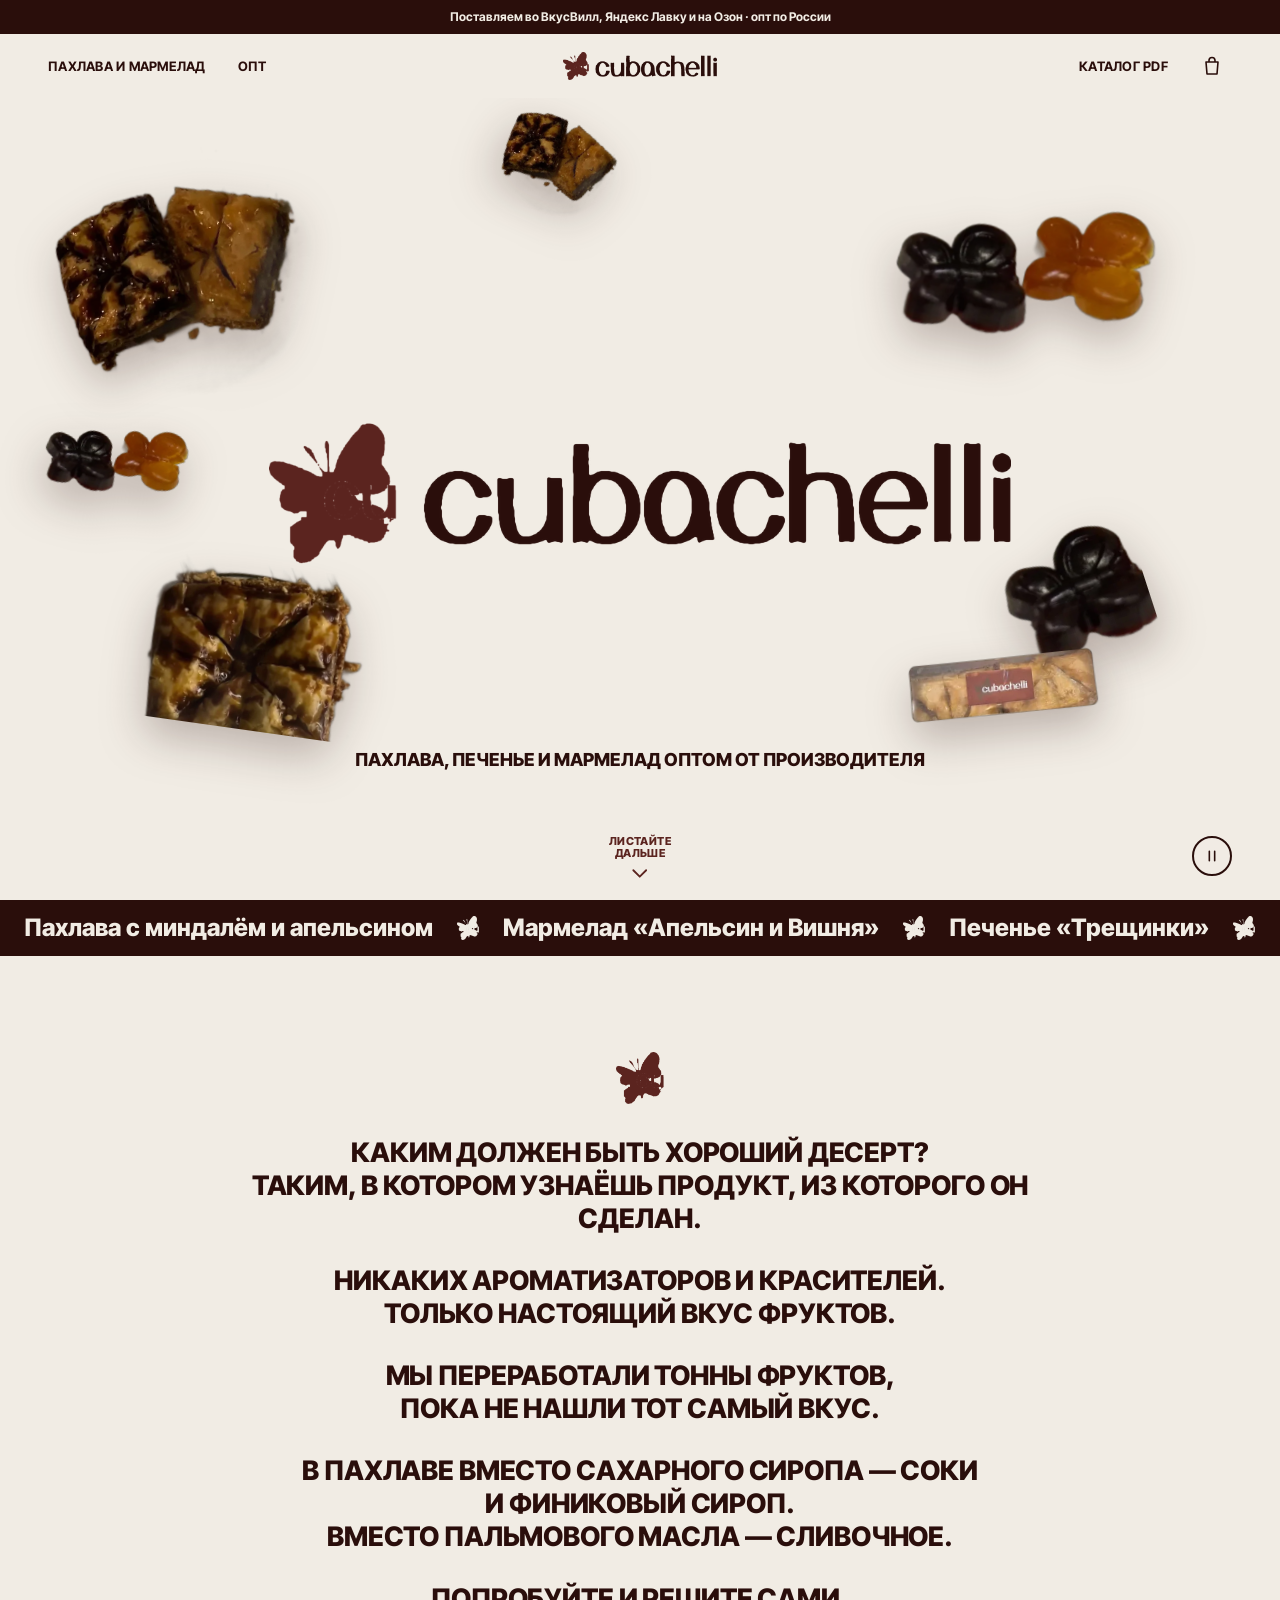
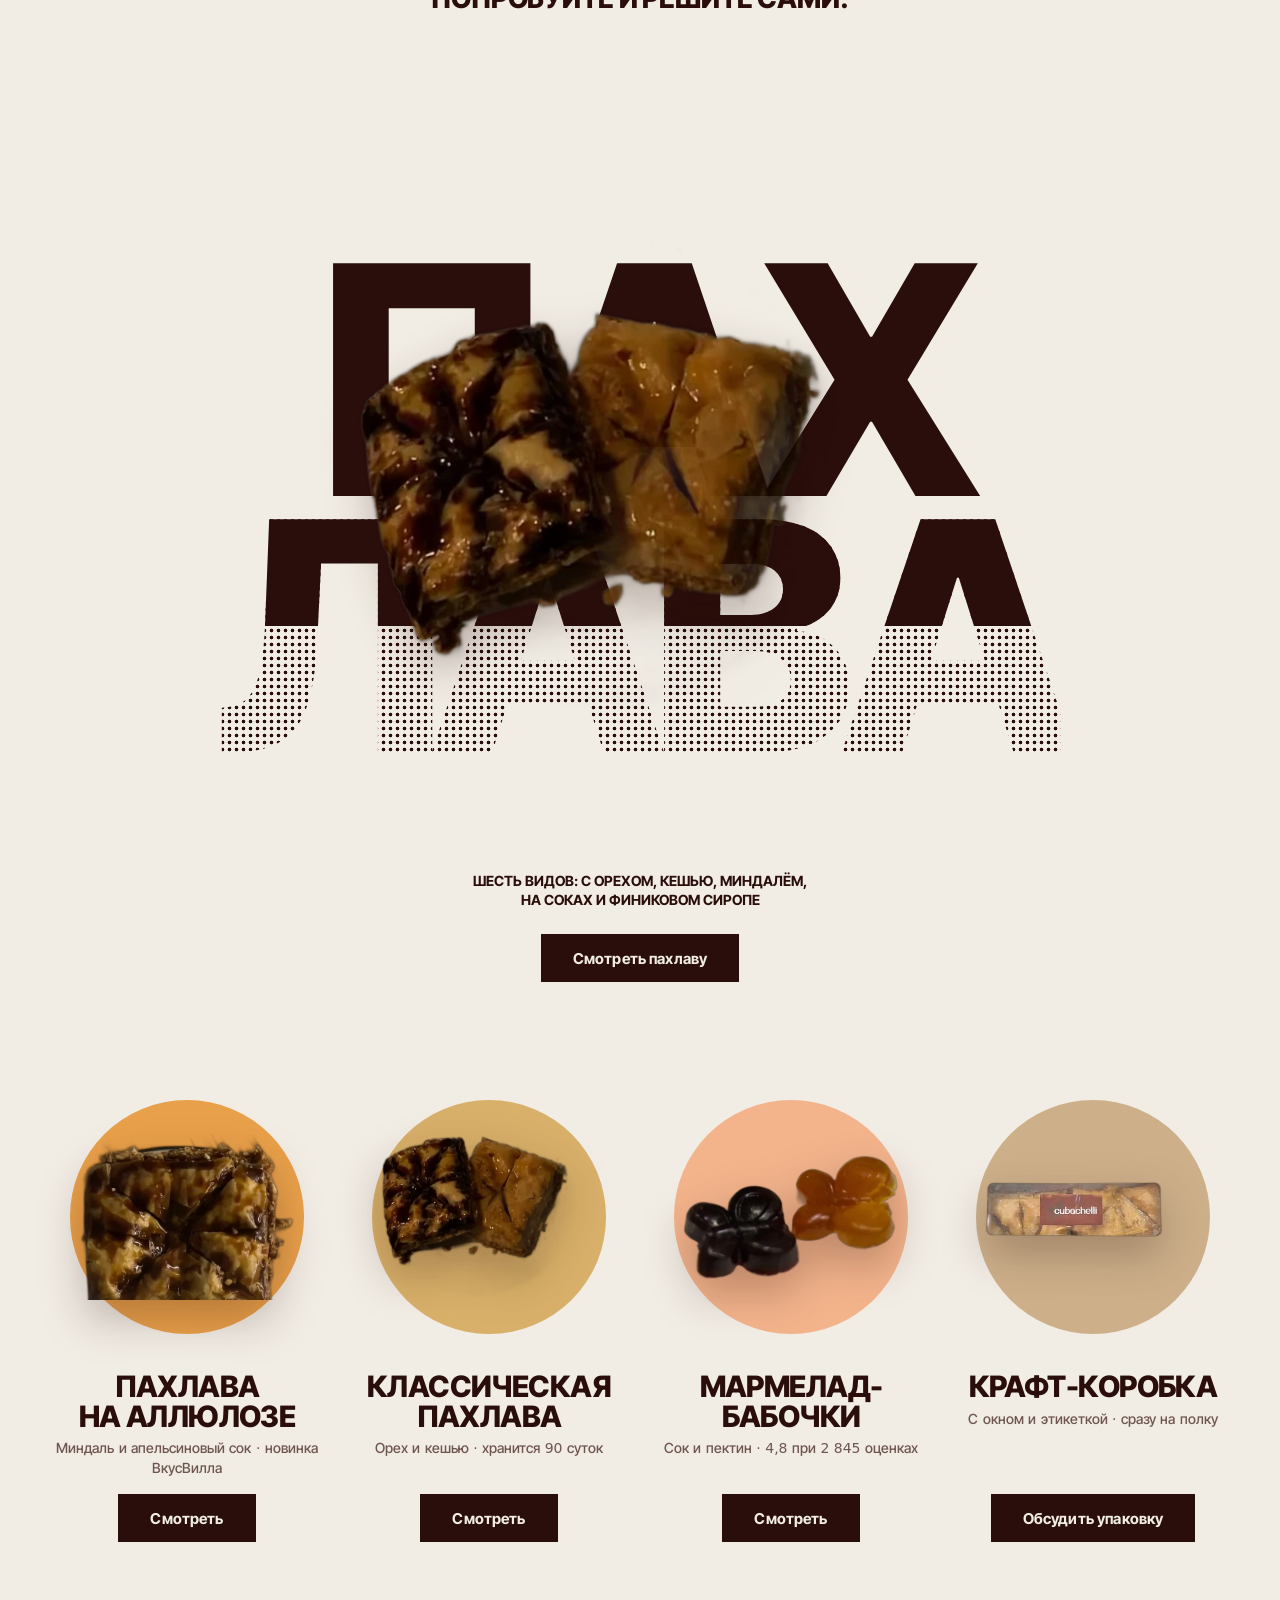
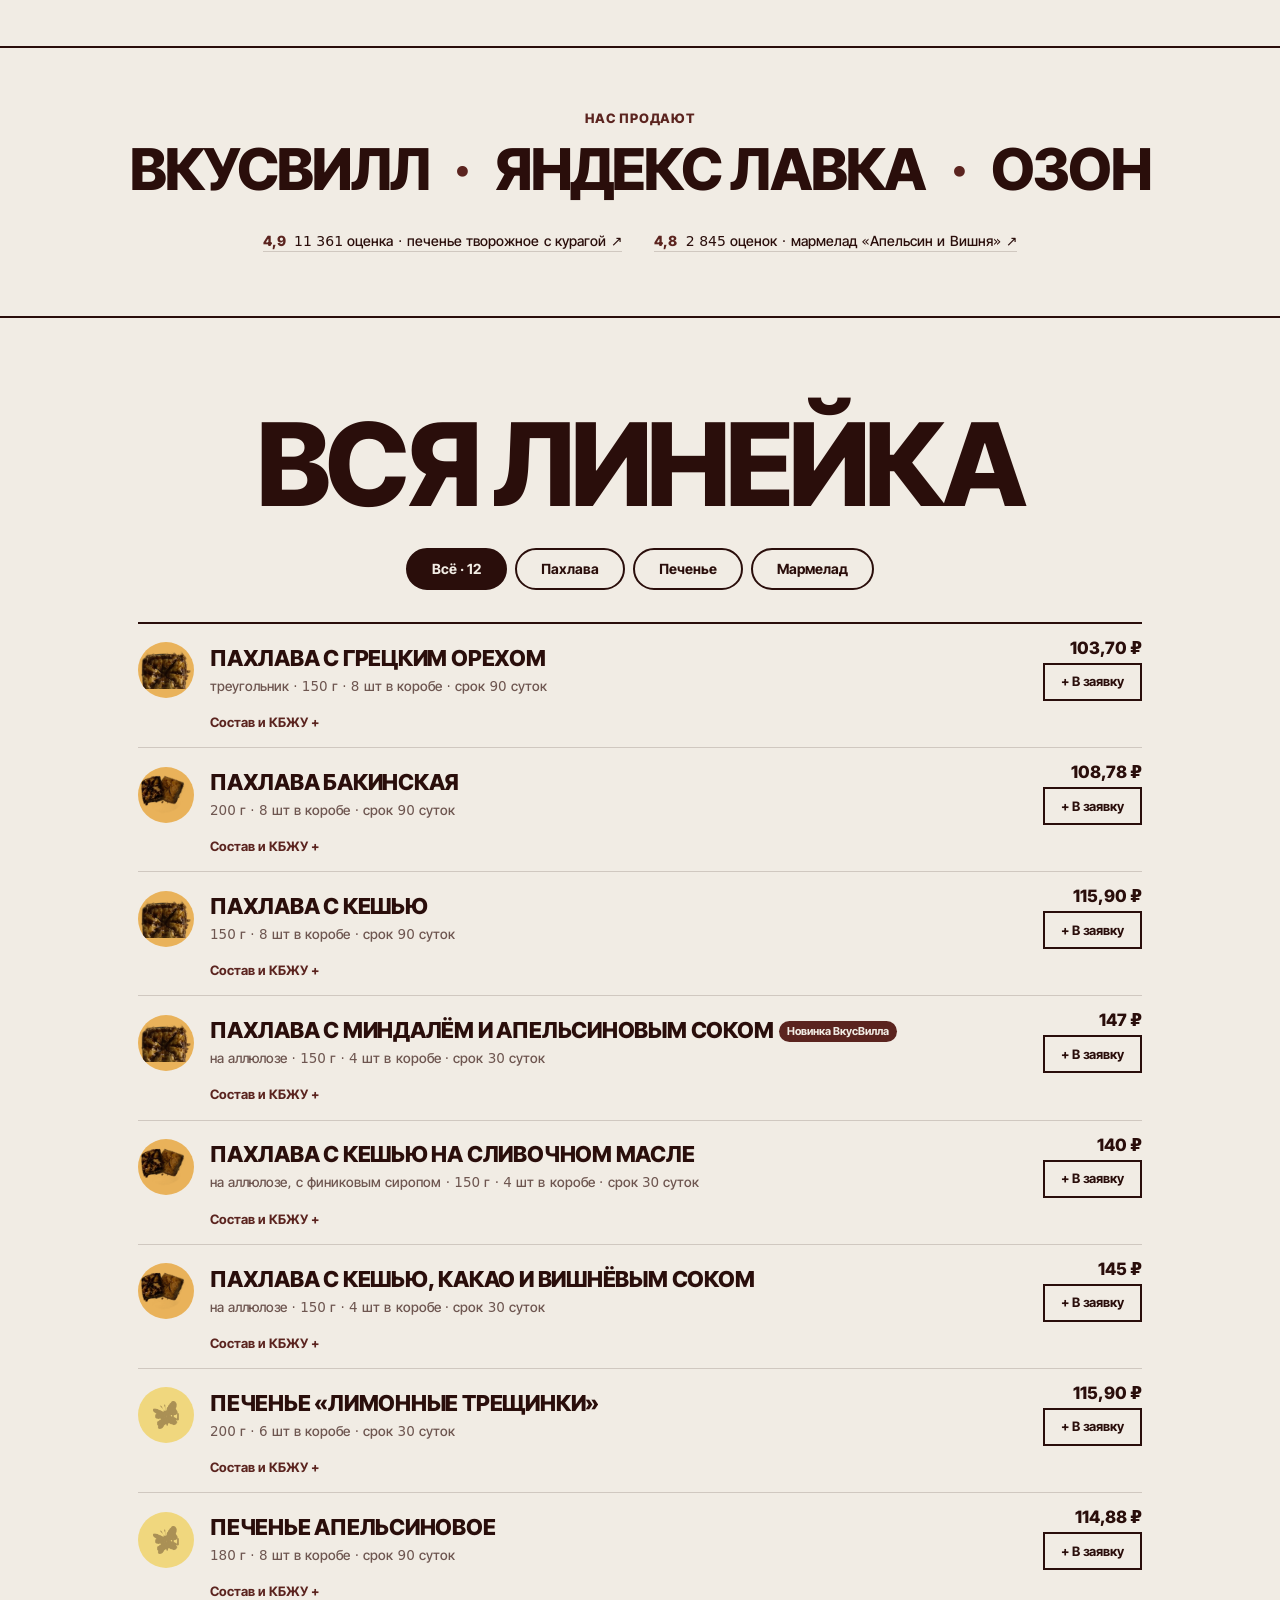
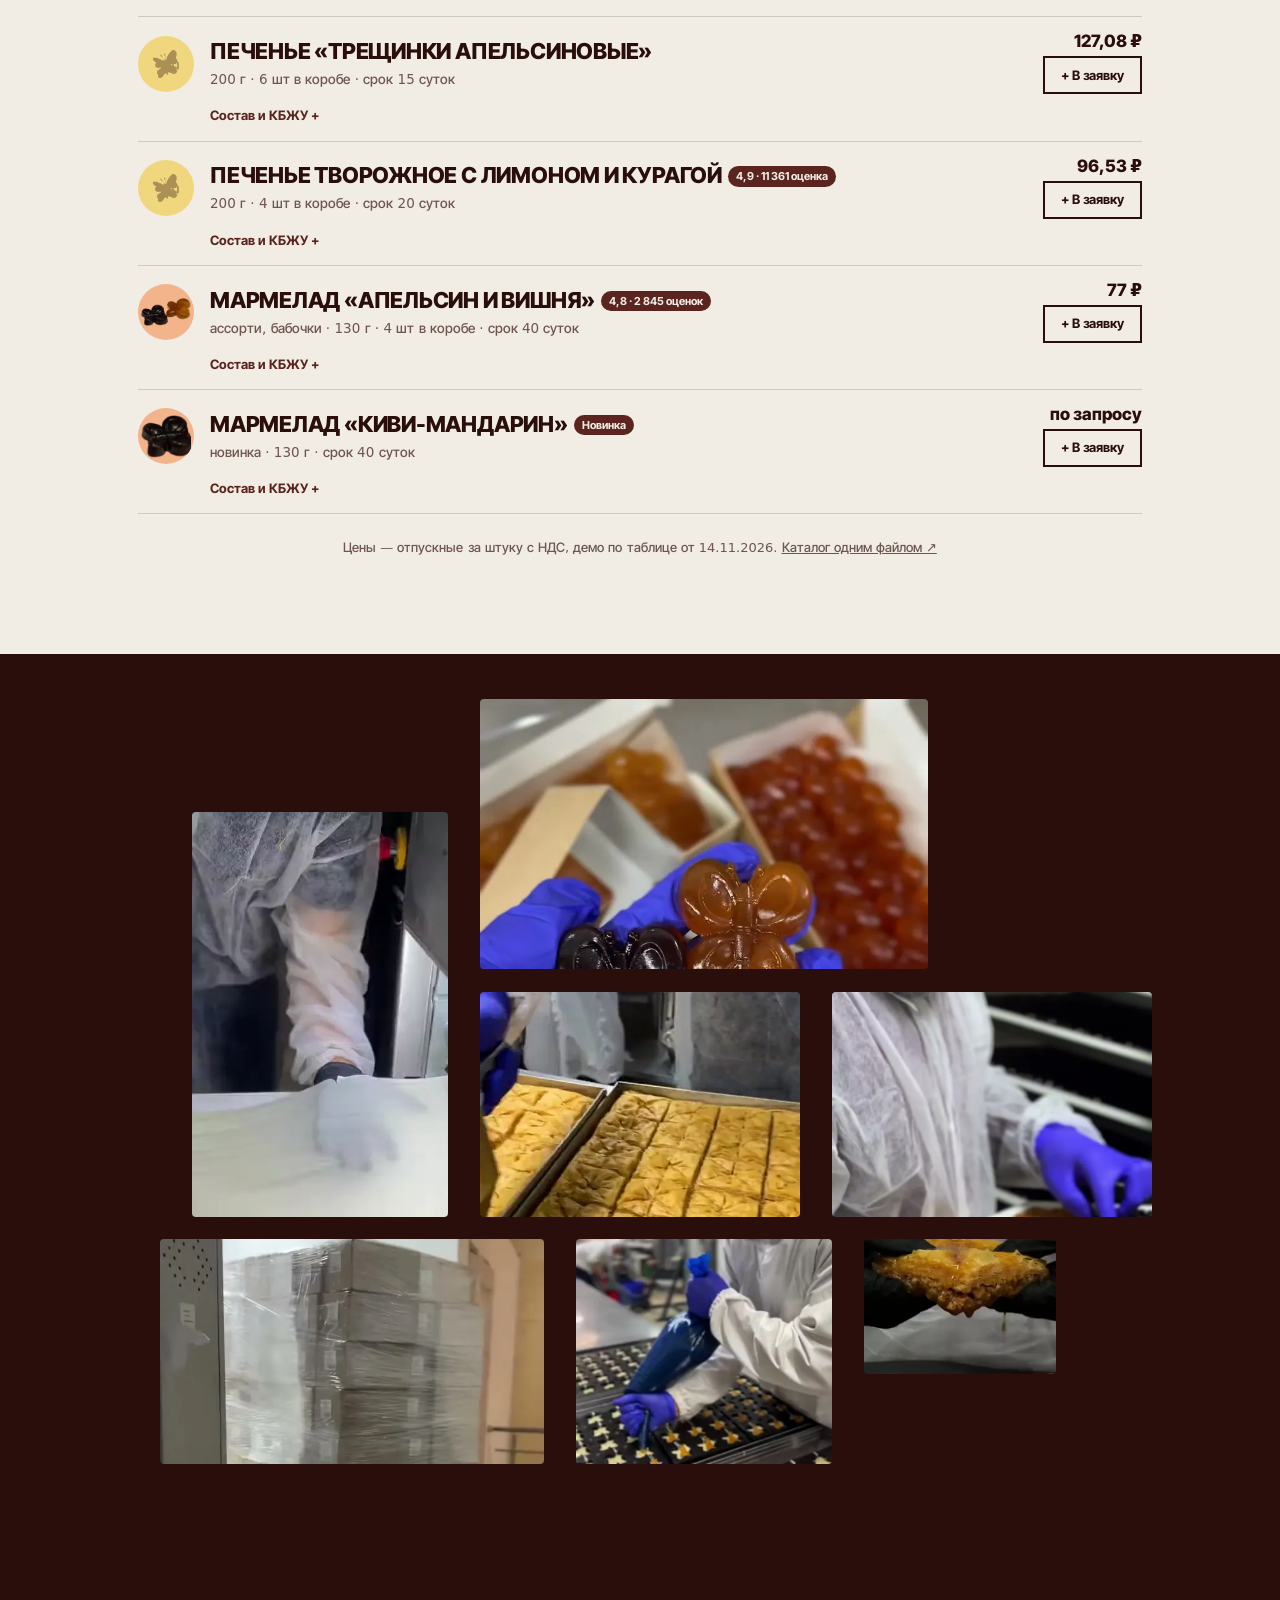
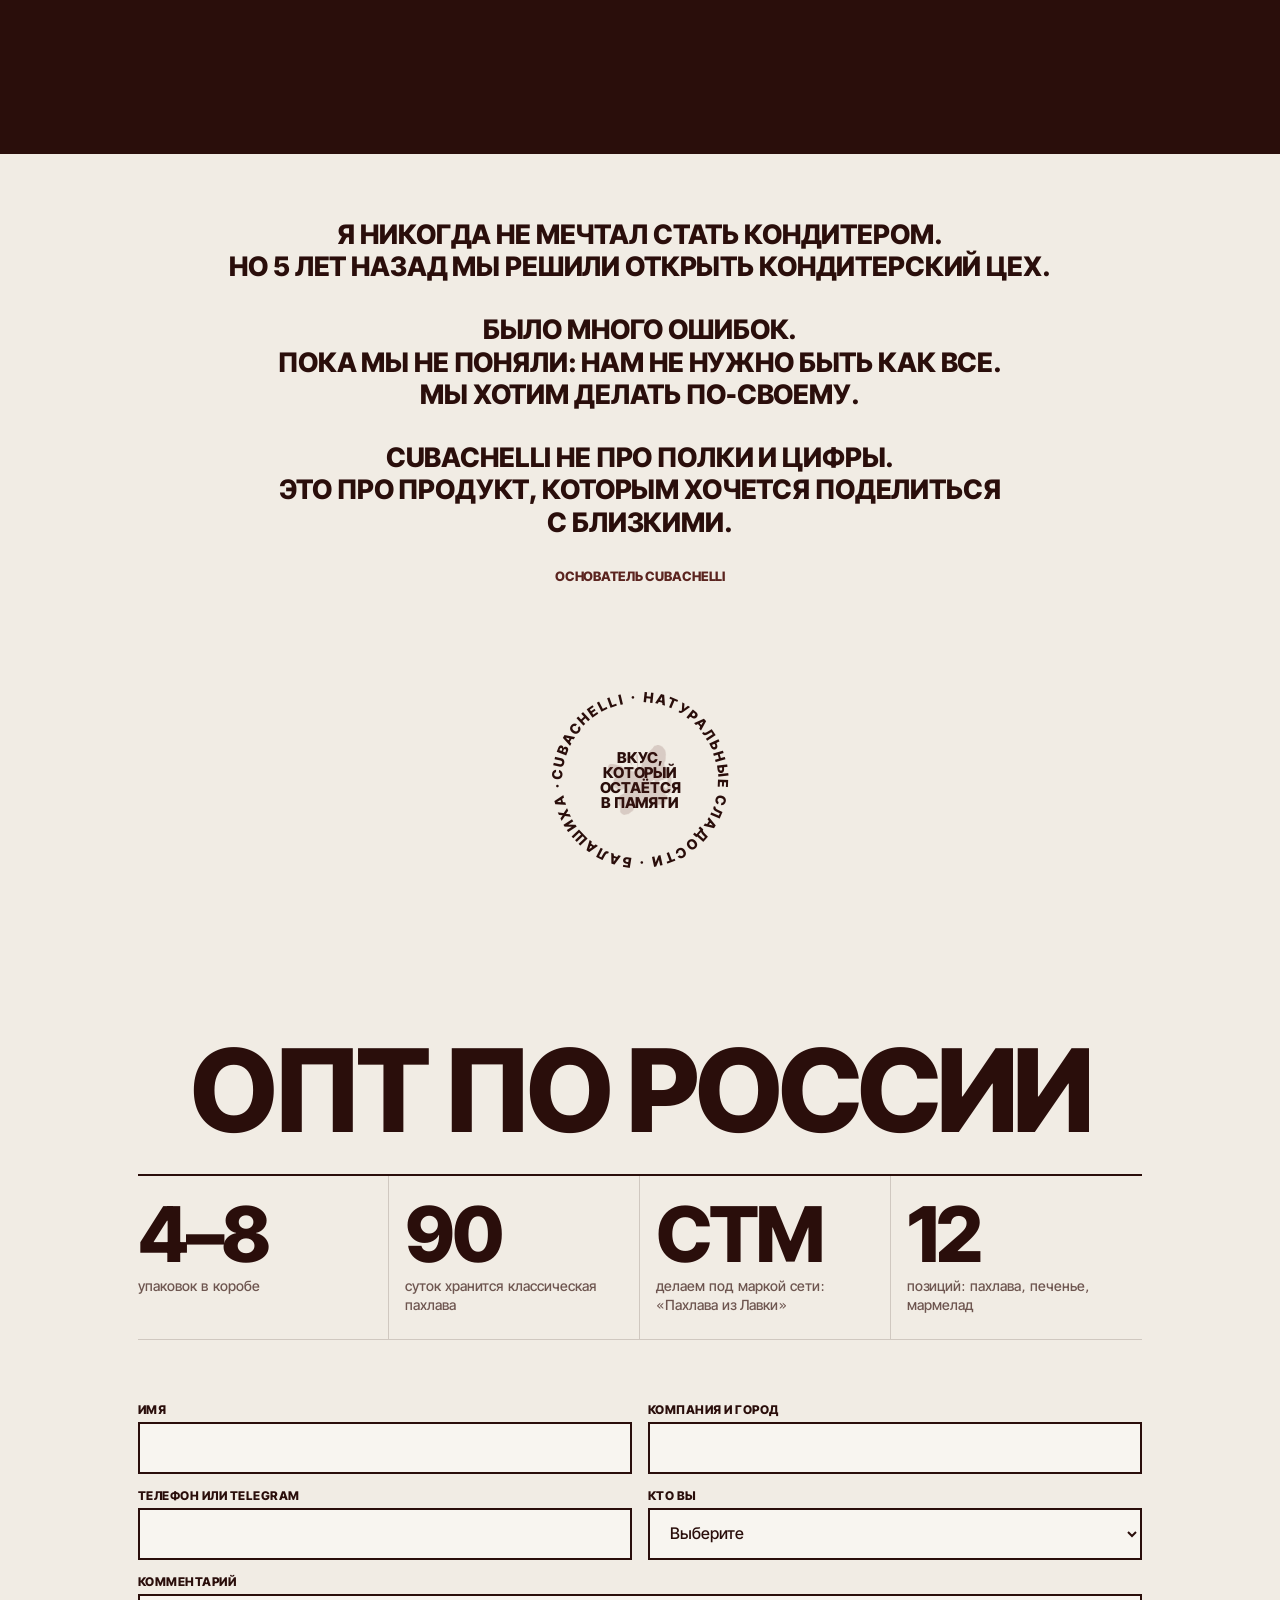
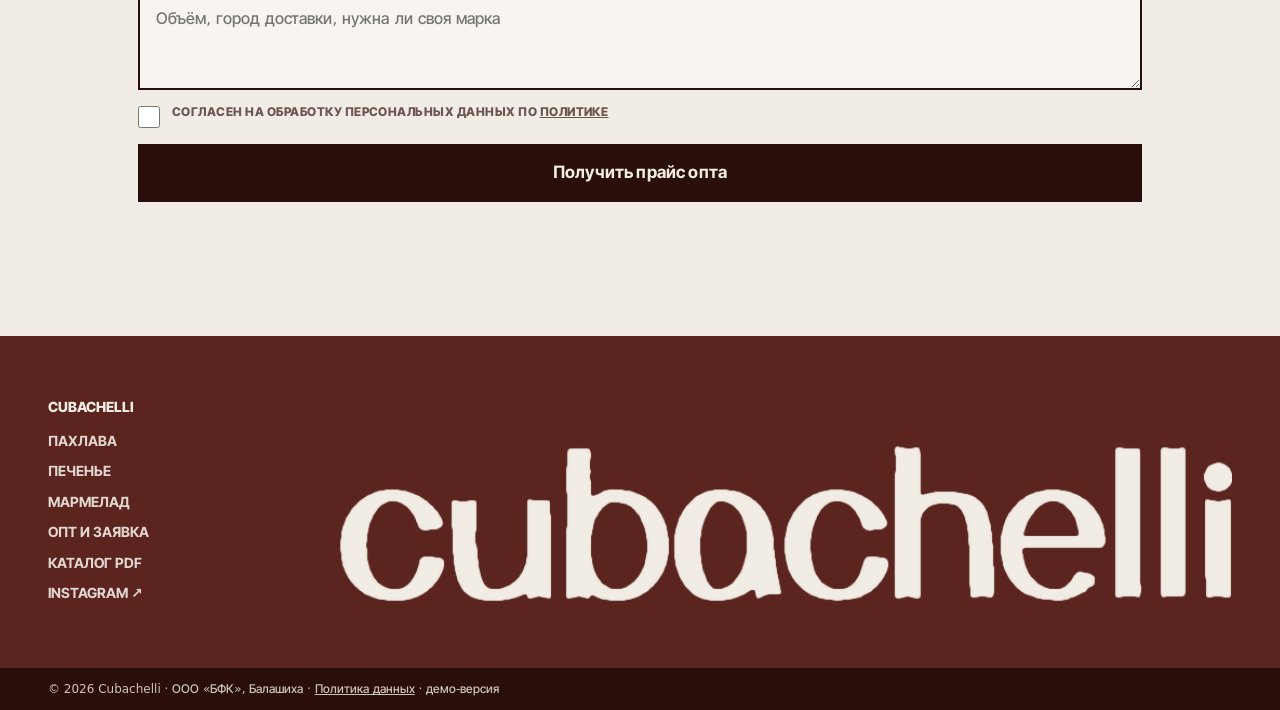
==== commit cfd8493d: "Демо Cubachelli v2: переделка по образцу Gigantic (Refero) Первый экран — нарезка сцен (пахлава и ба" ====
--- a/index.html
+++ b/index.html
@@ -4,10 +4,10 @@
 <meta charset="utf-8">
 <meta name="viewport" content="width=device-width, initial-scale=1, viewport-fit=cover">
 <title>Cubachelli — пахлава, печенье и мармелад оптом от производителя</title>
-<meta name="description" content="Кондитерский цех Cubachelli, Балашиха. Пахлава, печенье и мармелад на пектине оптом по России. Поставляем во ВкусВилл, Яндекс Лавку и на Озон. Каталог и прайс по запросу.">
+<meta name="description" content="Кондитерский цех Cubachelli, Балашиха. Пахлава, печенье и мармелад на соке оптом по России. Поставляем во ВкусВилл, Яндекс Лавку и на Озон.">
 <!-- Демо-версия: закрыта от поиска. Перед запуском на боевом домене строку убрать. -->
 <meta name="robots" content="noindex, nofollow">
-<meta name="theme-color" content="#5b241f">
+<meta name="theme-color" content="#f1ece4">
 <meta property="og:type" content="website">
 <meta property="og:locale" content="ru_RU">
 <meta property="og:site_name" content="Cubachelli">
@@ -18,235 +18,228 @@
 <meta property="og:image:width" content="1200">
 <meta property="og:image:height" content="630">
 <meta name="twitter:card" content="summary_large_image">
-<link rel="icon" href="data:image/svg+xml,%3Csvg xmlns='http://www.w3.org/2000/svg' viewBox='0 0 64 64'%3E%3Crect width='64' height='64' rx='14' fill='%235b241f'/%3E%3Cpath d='M18 14c8-5 26-5 32 1 5 5 2 13-5 16-3 1-7 2-9 3 7 1 14 4 13 11-1 7-11 9-19 8-8-1-14-4-15-12-1-9 0-22 3-27z' fill='%23ece5d9'/%3E%3C/svg%3E">
-<link rel="preload" href="fonts/montserrat-cyrillic-500-normal.woff2" as="font" type="font/woff2" crossorigin>
-<link rel="preload" href="fonts/commissioner-cyrillic-400-normal.woff2" as="font" type="font/woff2" crossorigin>
-<link rel="preload" as="image" href="img/pakhlava-top-720.webp" imagesrcset="img/pakhlava-top-720.webp 720w, img/pakhlava-top.webp 1448w" imagesizes="(min-width: 960px) 46vw, 92vw">
-<link rel="stylesheet" href="css/style.css?v=7">
+<link rel="icon" href="data:image/svg+xml,%3Csvg xmlns='http://www.w3.org/2000/svg' viewBox='0 0 64 64'%3E%3Crect width='64' height='64' rx='14' fill='%235b241f'/%3E%3Cpath d='M18 14c8-5 26-5 32 1 5 5 2 13-5 16-3 1-7 2-9 3 7 1 14 4 13 11-1 7-11 9-19 8-8-1-14-4-15-12-1-9 0-22 3-27z' fill='%23f1ece4'/%3E%3C/svg%3E">
+<link rel="preload" href="fonts/inter-tight-cyrillic-800-normal.woff2" as="font" type="font/woff2" crossorigin>
+<link rel="preload" href="fonts/inter-tight-cyrillic-500-normal.woff2" as="font" type="font/woff2" crossorigin>
+<link rel="preload" as="image" href="img/cut/pakhlava-dve.webp">
+<link rel="stylesheet" href="css/v2.css?v=5">
 <script>document.documentElement.classList.add('js')</script>
 </head>
 <body>
 
-<!-- Форма крыла с фирменной открытки: вырубка для фото и сцены -->
-<svg class="defs" aria-hidden="true" focusable="false" width="0" height="0">
-  <clipPath id="wing" clipPathUnits="objectBoundingBox">
-    <path d="M0.16,0.63 C0.04,0.50 -0.01,0.27 0.09,0.13 C0.21,-0.02 0.60,-0.03 0.87,0.05 C1.01,0.10 1.01,0.29 0.91,0.41 C0.83,0.51 0.67,0.56 0.53,0.60 C0.71,0.64 0.88,0.73 0.86,0.85 C0.84,0.97 0.64,1.01 0.45,0.98 C0.29,0.95 0.17,0.87 0.16,0.75 C0.15,0.70 0.15,0.66 0.16,0.63 Z"/>
-  </clipPath>
-  <clipPath id="wing-r" clipPathUnits="objectBoundingBox">
-    <path d="M0.84,0.63 C0.96,0.50 1.01,0.27 0.91,0.13 C0.79,-0.02 0.40,-0.03 0.13,0.05 C-0.01,0.10 -0.01,0.29 0.09,0.41 C0.17,0.51 0.33,0.56 0.47,0.60 C0.29,0.64 0.12,0.73 0.14,0.85 C0.16,0.97 0.36,1.01 0.55,0.98 C0.71,0.95 0.83,0.87 0.84,0.75 C0.85,0.70 0.85,0.66 0.84,0.63 Z"/>
-  </clipPath>
-</svg>
+<div class="bar"><span class="l">Поставляем во ВкусВилл, Яндекс Лавку и на Озон · опт по России</span><span class="s">ВкусВилл · Яндекс Лавка · Озон · опт по России</span></div>
 
 <header class="top" id="top">
-  <div class="top__in">
-    <a class="label-logo" href="#top" aria-label="Cubachelli — на главную">
-      <img src="img/logo-cubachelli.webp" width="977" height="382" alt="Cubachelli">
-    </a>
-    <nav class="nav" aria-label="Разделы">
-      <a href="#assortiment">Ассортимент</a>
-      <a href="#proizvodstvo">Производство</a>
-      <a href="#opt">Опт</a>
-      <a href="#zayavka">Заявка</a>
-    </nav>
-    <a class="btn btn--small" href="catalog.html" target="_blank" rel="noopener">Каталог PDF</a>
-    <button class="burger" type="button" aria-expanded="false" aria-controls="mnav" aria-label="Меню"><span></span><span></span></button>
-  </div>
-  <nav class="mnav" id="mnav" aria-label="Разделы" hidden>
-    <a href="#assortiment">Ассортимент</a>
-    <a href="#proizvodstvo">Производство</a>
-    <a href="#opt">Условия опта</a>
-    <a href="#zayavka">Оставить заявку</a>
+  <button class="burger" type="button" aria-expanded="false" aria-controls="menu" aria-label="Меню"><span></span><span></span><span></span></button>
+  <nav class="top__nav" aria-label="Разделы">
+    <a href="#linejka">Пахлава и мармелад</a>
+    <a href="#opt">Опт</a>
+  </nav>
+  <a class="logo" href="#top" aria-label="Cubachelli — наверх"><span class="logo__mark"></span><span class="logo__word"></span></a>
+  <div class="top__right">
+    <a class="top__link" href="catalog.html" target="_blank" rel="noopener">Каталог PDF</a>
+    <a class="top__bag" href="#opt" aria-label="Заявка"><svg viewBox="0 0 24 24" aria-hidden="true"><path d="M6 8h12l-1 12H7L6 8Z M9 8V6.5a3 3 0 0 1 6 0V8" fill="none" stroke="currentColor" stroke-width="1.6" stroke-linejoin="round"/></svg><b id="bagCount" hidden>0</b></a>
+  </div>
+  <nav class="menu" id="menu" aria-label="Меню" hidden>
+    <a href="#linejka">Линейка</a>
+    <a href="#vse">Все позиции</a>
+    <a href="#ceh">Цех</a>
+    <a href="#opt">Опт и заявка</a>
     <a href="catalog.html" target="_blank" rel="noopener">Каталог PDF</a>
   </nav>
 </header>
 
 <main>
 
-<section class="hero">
-  <div class="hero__text">
-    <p class="kicker">Кондитерский цех · Балашиха · опт по России</p>
-    <h1 class="hero__title">Пахлава, печенье и&nbsp;мармелад оптом от&nbsp;производителя</h1>
-    <p class="hero__lead">Больше 5 лет делаем сладости, к&nbsp;которым возвращаются. Уже на&nbsp;полках ВкусВилла, Яндекс Лавки и&nbsp;на&nbsp;Озоне.</p>
-    <div class="hero__cta">
-      <a class="btn" href="#zayavka">Получить прайс опта</a>
-      <a class="btn btn--ghost" href="catalog.html" target="_blank" rel="noopener">Скачать каталог</a>
+<!-- Первый экран: нарезка сцен, как видео у Gigantic -->
+<section class="hero" aria-label="Cubachelli: натуральные сладости">
+  <h1 class="sr">Cubachelli — пахлава, печенье и мармелад оптом от производителя</h1>
+
+  <div class="scene s-burst is-on">
+    <div class="burst" aria-hidden="true">
+      <img class="p p1" src="img/cut/pakhlava-dve.webp" alt="">
+      <img class="p p2" src="img/cut/babochki.webp" alt="">
+      <img class="p p3" src="img/cut/pakhlava-kusok.webp" alt="">
+      <img class="p p4" src="img/cut/babochka-vishnya.webp" alt="">
+      <img class="p p5" src="img/cut/kraft-box.webp" alt="">
+      <img class="p p6" src="img/cut/pakhlava-dve.webp" alt="">
+      <img class="p p7" src="img/cut/babochki.webp" alt="">
     </div>
-    <dl class="hero__facts">
-      <div><dt>короб</dt><dd>от 4 шт</dd></div>
-      <div><dt>срок</dt><dd>до 90 суток</dd></div>
-      <div><dt>позиций</dt><dd>12</dd></div>
-    </dl>
-  </div>
-  <figure class="hero__wing">
-    <div class="fly"><div class="wing">
-      <img src="img/pakhlava-top-720.webp" srcset="img/pakhlava-top-720.webp 720w, img/pakhlava-top.webp 1448w" sizes="(min-width: 960px) 46vw, 92vw" width="1448" height="760" alt="Пахлава Cubachelli: светлая с орехом и тёмная шоколадная, вид сверху" fetchpriority="high">
-    </div></div>
-    <figcaption class="hero__cap"><span class="mark" aria-hidden="true"></span>Вкус, который остаётся в&nbsp;памяти</figcaption>
-  </figure>
-</section>
-
-<div class="ticker" aria-label="Из чего мы делаем">
-  <div class="ticker__track">
-    <span>свежий сок</span><span>цитрусовый пектин</span><span>0% желатина</span><span>сливочное масло вместо пальмового</span><span>без ароматизаторов и красителей</span><span>тесто раскатываем тонко</span>
-    <span aria-hidden="true">свежий сок</span><span aria-hidden="true">цитрусовый пектин</span><span aria-hidden="true">0% желатина</span><span aria-hidden="true">сливочное масло вместо пальмового</span><span aria-hidden="true">без ароматизаторов и красителей</span><span aria-hidden="true">тесто раскатываем тонко</span>
+    <div class="burst__logo"><span class="logo__mark"></span><span class="logo__word"></span></div>
+    <p class="burst__line">Пахлава, печенье и&nbsp;мармелад оптом от&nbsp;производителя</p>
+  </div>
+
+  <div class="scene s-bw">
+    <img class="bw" src="img/sirop-720.webp" srcset="img/sirop-720.webp 720w, img/sirop.webp 1080w" sizes="100vw" alt="" loading="lazy">
+    <img class="s-bw__prod" src="img/cut/pakhlava-dve.webp" alt="">
+    <p class="s-bw__cap">Свой цех · Балашиха</p>
+  </div>
+
+  <div class="scene s-type">
+    <p class="o">Без ароматизаторов</p>
+    <p>Без красителей</p>
+    <p class="o">Без желатина</p>
+  </div>
+
+  <div class="scene s-photo">
+    <img src="img/pakhlava-logo-720.webp" srcset="img/pakhlava-logo-720.webp 720w, img/pakhlava-logo.webp 1448w" sizes="100vw" alt="" loading="lazy">
+  </div>
+
+  <div class="scene s-bw s-bw--2">
+    <img class="bw" src="img/testo-720.webp" srcset="img/testo-720.webp 720w, img/testo.webp 1080w" sizes="100vw" alt="" loading="lazy">
+    <img class="s-bw__prod s-bw__prod--b" src="img/cut/babochki.webp" alt="">
+    <p class="s-bw__cap">Свежий сок · цитрусовый пектин</p>
+  </div>
+
+  <div class="scene s-type s-type--memory">
+    <p>Вкус,</p>
+    <p class="o">который остаётся</p>
+    <p>в&nbsp;памяти</p>
+  </div>
+
+  <a class="hero__more" href="#manifest">Листайте<br>дальше<svg viewBox="0 0 24 24" aria-hidden="true"><path d="M5 9l7 7 7-7" fill="none" stroke="currentColor" stroke-width="2" stroke-linecap="round" stroke-linejoin="round"/></svg></a>
+  <button class="hero__pause" type="button" aria-label="Остановить смену кадров" aria-pressed="false"><svg viewBox="0 0 24 24" aria-hidden="true"><path class="i-pause" d="M8 5v14M16 5v14" stroke="currentColor" stroke-width="2.4" stroke-linecap="round"/><path class="i-play" d="M8 5l11 7-11 7z" fill="currentColor"/></svg></button>
+</section>
+
+<div class="marquee" aria-hidden="true">
+  <div class="marquee__track">
+    <span>Пахлава с&nbsp;миндалём и&nbsp;апельсином</span><i class="logo__mark"></i>
+    <span>Мармелад «Апельсин и&nbsp;Вишня»</span><i class="logo__mark"></i>
+    <span>Печенье «Трещинки»</span><i class="logo__mark"></i>
+    <span>Пахлава Бакинская</span><i class="logo__mark"></i>
+    <span>Творожное с&nbsp;курагой</span><i class="logo__mark"></i>
+    <span>Пахлава с&nbsp;миндалём и&nbsp;апельсином</span><i class="logo__mark"></i>
+    <span>Мармелад «Апельсин и&nbsp;Вишня»</span><i class="logo__mark"></i>
+    <span>Печенье «Трещинки»</span><i class="logo__mark"></i>
+    <span>Пахлава Бакинская</span><i class="logo__mark"></i>
+    <span>Творожное с&nbsp;курагой</span><i class="logo__mark"></i>
   </div>
 </div>
 
-<section class="proof" id="seti">
-  <div class="wrap">
-    <div class="sec-head">
-      <p class="kicker">Где нас уже продают</p>
-      <h2>Нас проверили <em>сети</em> — проверьте и&nbsp;вы</h2>
-    </div>
-    <div class="tags">
-      <a class="tag" href="https://vkusvill.ru/goods/pechene-tvorozhnoe-s-limonom-i-kuragoy-88740/" target="_blank" rel="noopener">
-        <span class="tag__shop">ВкусВилл</span>
-        <span class="tag__num">4,9</span>
-        <span class="tag__meta">11 361 оценка покупателей</span>
-        <span class="tag__name">Печенье творожное с&nbsp;лимоном и&nbsp;курагой</span>
-        <span class="tag__go">Открыть карточку ↗</span>
-      </a>
-      <a class="tag" href="https://vkusvill.ru/goods/marmelad-apelsin-i-vishnya-112601/" target="_blank" rel="noopener">
-        <span class="tag__shop">ВкусВилл</span>
-        <span class="tag__num">4,8</span>
-        <span class="tag__meta">2 845 оценок покупателей</span>
-        <span class="tag__name">Мармелад «Апельсин и&nbsp;Вишня» в&nbsp;форме бабочек</span>
-        <span class="tag__go">Открыть карточку ↗</span>
-      </a>
-      <div class="tag tag--text">
-        <span class="tag__shop">Яндекс Лавка</span>
-        <span class="tag__big">СТМ</span>
-        <span class="tag__meta">делаем под маркой сети</span>
-        <span class="tag__name">Пахлава выходит на&nbsp;полку как «Пахлава из&nbsp;Лавки»</span>
-      </div>
-      <div class="tag tag--text">
-        <span class="tag__shop">Озон</span>
-        <span class="tag__big">3</span>
-        <span class="tag__meta">канала продаж</span>
-        <span class="tag__name">Две сети и&nbsp;маркетплейс: ВкусВилл, Яндекс Лавка, Озон</span>
-      </div>
-    </div>
-  </div>
-</section>
-
-<section class="story" id="o-nas">
-  <div class="wrap story__in">
-    <figure class="story__media">
-      <img src="img/babochki-ruka-720.webp" srcset="img/babochki-ruka-720.webp 720w, img/babochki-ruka.webp 1080w" sizes="(min-width: 960px) 34vw, 92vw" width="1080" height="1306" alt="Мармеладные бабочки Cubachelli, апельсиновая и вишнёвые, на ладони в перчатке" loading="lazy">
-      <figcaption>Бабочки из<figcaption>Укладываем вишнёвых бабочек в&nbsp;крафт-коробку</figcaption>nbsp;сока: апельсин и<figcaption>Укладываем вишнёвых бабочек в&nbsp;крафт-коробку</figcaption>nbsp;вишня</figcaption>
-    </figure>
-    <div class="story__text">
-      <p class="kicker kicker--light">Кто мы</p>
-      <blockquote class="quote">
-        <p>Я&nbsp;никогда не&nbsp;мечтал стать кондитером, но&nbsp;5&nbsp;лет назад мы&nbsp;решили открыть кондитерский цех. Было много ошибок, иногда хотелось просто остановиться. Пока мы&nbsp;не&nbsp;поняли одну важную вещь: нам не&nbsp;нужно быть как все. Мы&nbsp;хотим делать по&#8209;своему.</p>
-        <p>Для меня Cubachelli всё ещё не&nbsp;про полки и&nbsp;цифры. Это про желание каждый раз сделать продукт, которым хочется поделиться с&nbsp;близкими.</p>
-        <footer>— основатель Cubachelli</footer>
-      </blockquote>
-      <ul class="story__facts">
-        <li><b>Свой цех</b> в&nbsp;Балашихе: сами месим тесто, варим, отливаем и&nbsp;фасуем</li>
-        <li><b>Тонны фруктов</b> переработали, пока не&nbsp;нашли свой вкус, и&nbsp;дорабатываем рецептуры до&nbsp;сих пор</li>
-      </ul>
-    </div>
-  </div>
-</section>
-
-<section class="catalog" id="assortiment">
-  <div class="wrap">
-    <div class="sec-head sec-head--row">
-      <div>
-        <p class="kicker">Ассортимент · обновлено <span data-updated></span></p>
-        <h2>Что можно <em>заказать</em> оптом</h2>
-      </div>
-      <a class="link-pdf" href="catalog.html" target="_blank" rel="noopener">Каталог одним файлом (PDF) ↗</a>
-    </div>
-
-    <div class="groups" role="tablist" aria-label="Линейки">
-      <button role="tab" aria-selected="true" data-group="all">Всё</button>
-      <button role="tab" aria-selected="false" data-group="pakhlava">Пахлава</button>
-      <button role="tab" aria-selected="false" data-group="pechene">Печенье</button>
-      <button role="tab" aria-selected="false" data-group="marmelad">Мармелад</button>
-    </div>
-
-    <div class="lines">
-      <figure class="line-card" data-line="pakhlava"><img src="img/pakhlava-bottom-720.webp" width="720" height="381" alt="Пахлава Cubachelli, вид сверху" loading="lazy"><figcaption><b>Пахлава</b> Тонкое тесто, соки и&nbsp;финиковый сироп вместо сахарного</figcaption></figure>
-      <figure class="line-card" data-line="marmelad"><img src="img/marmelad-chai-720.webp" width="720" height="876" alt="Мармелад-бабочки к чаю на блюдце" loading="lazy"><figcaption><b>Мармелад</b> Свежий сок, цитрусовый пектин, 0% желатина</figcaption></figure>
-    </div>
-
-    <div class="grid" id="grid" aria-live="polite"></div>
-    <p class="grid__note">Нажмите на&nbsp;этикетку: на&nbsp;обороте состав, КБЖУ и&nbsp;хранение. Цены отпускные, за&nbsp;штуку с&nbsp;НДС 22%.</p>
-  </div>
-</section>
-
-<section class="phrase">
-  <p><span class="mark" aria-hidden="true"></span>Не откладывай на&nbsp;потом то, что может сделать счастливее сегодня</p>
-  <small>— с открытки, которую мы кладём в&nbsp;коробки</small>
-</section>
-
-<section class="make" id="proizvodstvo">
-  <div class="wrap">
-    <div class="sec-head">
-      <p class="kicker">Производство</p>
-      <h2>Что написано в&nbsp;составе — то&nbsp;и&nbsp;<em>во&nbsp;вкусе</em></h2>
-    </div>
-    <div class="steps">
-      <figure class="step">
-        <div class="step__v"><video class="lazyv" muted playsinline loop preload="none" poster="video/loop-testo.webp" data-src="video/loop-testo.mp4" aria-hidden="true"></video></div>
-        <figcaption><span class="step__n">01</span><b>Тесто</b> Раскатываем очень тонко, чтобы пахлава была нежной и&nbsp;хрустящей.</figcaption>
-      </figure>
-      <figure class="step">
-        <div class="step__v"><video class="lazyv" muted playsinline loop preload="none" poster="video/loop-sirop.webp" data-src="video/loop-sirop.mp4" aria-hidden="true"></video></div>
-        <figcaption><span class="step__n">02</span><b>Сироп</b> Апельсиновый и&nbsp;вишнёвый соки, финиковый сироп. Вместо пальмового масла сливочное.</figcaption>
-      </figure>
-      <figure class="step">
-        <div class="step__v"><video class="lazyv" muted playsinline loop preload="none" poster="video/loop-babochki.webp" data-src="video/loop-babochki.mp4" aria-hidden="true"></video></div>
-        <figcaption><span class="step__n">03</span><b>Бабочки</b> Мармелад из&nbsp;свежего сока на&nbsp;цитрусовом пектине, без&nbsp;желатина, ароматизаторов и&nbsp;красителей.</figcaption>
-      </figure>
-      <figure class="step">
-        <div class="step__v"><video class="lazyv" muted playsinline loop preload="none" poster="video/loop-hrust.webp" data-src="video/loop-hrust.mp4" aria-hidden="true"></video></div>
-        <figcaption><span class="step__n">04</span><b>Хруст</b> Тот самый хруст, та&nbsp;самая сочность.</figcaption>
-      </figure>
-    </div>
-  </div>
-</section>
-
+<section class="manifest" id="manifest">
+  <span class="manifest__mark logo__mark" aria-hidden="true"></span>
+  <p>Каким должен быть хороший десерт?<br>Таким, в&nbsp;котором узнаёшь продукт, из&nbsp;которого он сделан.</p>
+  <p>Никаких ароматизаторов и&nbsp;красителей.<br>Только настоящий вкус фруктов.</p>
+  <p>Мы переработали тонны фруктов,<br>пока не&nbsp;нашли тот самый вкус.</p>
+  <p>В&nbsp;пахлаве вместо сахарного сиропа — соки и&nbsp;финиковый сироп.<br>Вместо пальмового масла — сливочное.</p>
+  <p>Попробуйте и&nbsp;решите сами.</p>
+</section>
+
+<!-- Как VARIETY PACK у Gigantic -->
+<section class="pack" id="linejka">
+  <div class="pack__stage">
+    <p class="pack__word" aria-hidden="true"><span>Пах</span><span>лава</span></p>
+    <img class="pack__img" src="img/cut/pakhlava-dve.webp" width="509" height="498" alt="Две пахлавы Cubachelli: шоколадная и светлая с орехом" loading="lazy">
+  </div>
+  <p class="pack__cap">Шесть видов: с&nbsp;орехом, кешью, миндалём,<br>на&nbsp;соках и&nbsp;финиковом сиропе</p>
+  <a class="btn" href="#vse" data-filter="pakhlava">Смотреть пахлаву</a>
+</section>
+
+<!-- Ряд товаров, как у Gigantic; подложки вкусов — приём OLIPOP -->
+<section class="row" aria-label="Линейки Cubachelli">
+  <div class="row__track">
+    <article class="hit" style="--c:#e9a04a">
+      <div class="hit__art"><img src="img/cut/pakhlava-kusok.webp" width="561" height="430" alt="Пахлава на аллюлозе" loading="lazy"></div>
+      <h2 class="hit__name">Пахлава на&nbsp;аллюлозе</h2>
+      <p class="hit__line">Миндаль и&nbsp;апельсиновый сок · новинка ВкусВилла</p>
+      <a class="btn" href="#vse" data-filter="pakhlava">Смотреть</a>
+    </article>
+    <article class="hit" style="--c:#d8b06a">
+      <div class="hit__art"><img src="img/cut/pakhlava-dve.webp" width="509" height="498" alt="Классическая пахлава" loading="lazy"></div>
+      <h2 class="hit__name">Классическая пахлава</h2>
+      <p class="hit__line">Орех и&nbsp;кешью · хранится 90&nbsp;суток</p>
+      <a class="btn" href="#vse" data-filter="pakhlava">Смотреть</a>
+    </article>
+    <article class="hit" style="--c:#f3b48c">
+      <div class="hit__art"><img src="img/cut/babochki.webp" width="519" height="300" alt="Мармеладные бабочки: вишнёвая и апельсиновая" loading="lazy"></div>
+      <h2 class="hit__name">Мармелад-бабочки</h2>
+      <p class="hit__line">Сок и&nbsp;пектин · 4,8 при 2&nbsp;845 оценках</p>
+      <a class="btn" href="#vse" data-filter="marmelad">Смотреть</a>
+    </article>
+    <article class="hit" style="--c:#cdb08a">
+      <div class="hit__art"><img src="img/cut/kraft-box.webp" width="430" height="145" alt="Крафт-коробка Cubachelli с окном и этикеткой" loading="lazy"></div>
+      <h2 class="hit__name">Крафт-коробка</h2>
+      <p class="hit__line">С&nbsp;окном и&nbsp;этикеткой · сразу на&nbsp;полку</p>
+      <a class="btn" href="#opt">Обсудить упаковку</a>
+    </article>
+  </div>
+  <div class="row__dots" aria-hidden="true"><i class="on"></i><i></i><i></i><i></i></div>
+</section>
+
+<!-- Как нас знают (полоса прессы у OLIPOP) -->
+<section class="shops" aria-label="Где продаются наши сладости">
+  <p class="shops__k">Нас продают</p>
+  <div class="shops__names"><span>ВкусВилл</span><span>Яндекс Лавка</span><span>Озон</span></div>
+  <div class="shops__rates">
+    <a href="https://vkusvill.ru/goods/pechene-tvorozhnoe-s-limonom-i-kuragoy-88740/" target="_blank" rel="noopener"><b>4,9</b> 11&nbsp;361 оценка · печенье творожное с&nbsp;курагой ↗</a>
+    <a href="https://vkusvill.ru/goods/marmelad-apelsin-i-vishnya-112601/" target="_blank" rel="noopener"><b>4,8</b> 2&nbsp;845 оценок · мармелад «Апельсин и&nbsp;Вишня» ↗</a>
+  </div>
+</section>
+
+<!-- Все позиции -->
+<section class="all" id="vse">
+  <h2 class="h-big">Вся линейка</h2>
+  <div class="pills" role="tablist" aria-label="Линейки">
+    <button role="tab" aria-selected="true" data-group="all">Всё · 12</button>
+    <button role="tab" aria-selected="false" data-group="pakhlava">Пахлава</button>
+    <button role="tab" aria-selected="false" data-group="pechene">Печенье</button>
+    <button role="tab" aria-selected="false" data-group="marmelad">Мармелад</button>
+  </div>
+  <ul class="list" id="list"></ul>
+  <p class="all__note">Цены — отпускные за&nbsp;штуку с&nbsp;НДС, демо по&nbsp;таблице от&nbsp;14.11.2026. <a href="catalog.html" target="_blank" rel="noopener">Каталог одним файлом ↗</a></p>
+</section>
+
+<!-- Цех: zoom parallax (21st.dev) -->
+<section class="zoom" id="ceh" aria-label="Наш цех в Балашихе">
+  <div class="zoom__sticky">
+    <figure class="z z0"><video class="lazyv" muted playsinline loop preload="none" poster="video/loop-sirop.webp" data-src="video/loop-sirop.mp4" aria-hidden="true"></video></figure>
+    <figure class="z z1"><img src="img/babochki-ruka-720.webp" alt="" loading="lazy"></figure>
+    <figure class="z z2"><video class="lazyv" muted playsinline loop preload="none" poster="video/loop-testo.webp" data-src="video/loop-testo.mp4" aria-hidden="true"></video></figure>
+    <figure class="z z3"><img src="img/poddon-marmelad-720.webp" alt="" loading="lazy"></figure>
+    <figure class="z z4"><video class="lazyv" muted playsinline loop preload="none" poster="video/loop-babochki.webp" data-src="video/loop-babochki.mp4" aria-hidden="true"></video></figure>
+    <figure class="z z5"><img src="img/palety-720.webp" alt="" loading="lazy"></figure>
+    <figure class="z z6"><video class="lazyv" muted playsinline loop preload="none" poster="video/loop-hrust.webp" data-src="video/loop-hrust.mp4" aria-hidden="true"></video></figure>
+    <p class="zoom__title"><span>Свой цех</span><span>в&nbsp;Балашихе</span></p>
+  </div>
+</section>
+
+<section class="manifest manifest--story" aria-label="История Cubachelli">
+  <p>Я&nbsp;никогда не&nbsp;мечтал стать кондитером.<br>Но&nbsp;5&nbsp;лет назад мы&nbsp;решили открыть кондитерский цех.</p>
+  <p>Было много ошибок.<br>Пока мы&nbsp;не&nbsp;поняли: нам не&nbsp;нужно быть как все.<br>Мы&nbsp;хотим делать по&#8209;своему.</p>
+  <p>Cubachelli не&nbsp;про полки и&nbsp;цифры.<br>Это про продукт, которым хочется поделиться с&nbsp;близкими.</p>
+  <p class="manifest__who">Основатель Cubachelli</p>
+</section>
+
+<div class="stamp" aria-hidden="true">
+  <svg viewBox="0 0 200 200">
+    <defs><path id="circ" d="M100,100 m-78,0 a78,78 0 1,1 156,0 a78,78 0 1,1 -156,0"/></defs>
+    <text><textPath href="#circ" textLength="486" lengthAdjust="spacing">Cubachelli · натуральные сладости · Балашиха ·</textPath></text>
+  </svg>
+  <p>Вкус,<br>который<br>остаётся<br>в&nbsp;памяти</p>
+  <span class="logo__mark"></span>
+</div>
+
+<!-- Опт и заявка -->
 <section class="opt" id="opt">
-  <div class="wrap">
-    <div class="sec-head">
-      <p class="kicker kicker--light">Для закупщиков</p>
-      <h2>Почему с&nbsp;нами <em>удобно</em> работать</h2>
-    </div>
-    <ul class="perks">
-      <li><span class="perks__k">от 4 шт</span><b>Небольшой короб</b>Короб 4–8 упаковок: можно взять на&nbsp;пробу всю линейку, а&nbsp;не&nbsp;одну позицию.</li>
-      <li><span class="perks__k">до 90 суток</span><b>Длинный срок у&nbsp;классики</b>Пахлава с&nbsp;орехом хранится 90&nbsp;суток, довезём в&nbsp;любой регион.</li>
-      <li><span class="perks__k">СТМ</span><b>Под вашей маркой</b>Уже делаем пахлаву под маркой Яндекс Лавки. Обсудим и&nbsp;вашу этикетку.</li>
-      <li><span class="perks__k">ТУ</span><b>Документы</b>Выпускаем по&nbsp;ТУ. Документы на&nbsp;продукцию пришлём вместе с&nbsp;прайсом.</li>
-      <li><span class="perks__k">крафт</span><b>Упаковка к&nbsp;полке</b>Крафт-коробка с&nbsp;окном и&nbsp;этикеткой: сразу на&nbsp;витрину или в&nbsp;подарок.</li>
-      <li><span class="perks__k">паллеты</span><b>Объём</b>Своя линия отливки и&nbsp;фасовки. Отгружаем от&nbsp;короба до&nbsp;паллеты.</li>
-    </ul>
-    <figure class="opt__photo">
-      <img src="img/market-720.webp" srcset="img/market-720.webp 720w, img/market.webp 1080w" sizes="(min-width: 960px) 40vw, 92vw" width="1080" height="1306" alt="Стол Cubachelli на маркете: пахлава, мармелад, крафт-коробки в корзине" loading="lazy">
-      <figcaption>Маркет W/VENUE, октябрь: запас на&nbsp;два дня разобрали за&nbsp;один</figcaption>
-    </figure>
-  </div>
-</section>
-
-<section class="order" id="zayavka">
-  <div class="wrap order__in">
-    <div class="order__list">
-      <p class="kicker">Заявка на опт</p>
-      <h2>Соберите <em>пробную</em> поставку</h2>
-      <p class="order__hint" data-empty>Добавьте позиции из&nbsp;ассортимента кнопкой «В&nbsp;заявку» или просто оставьте контакты, пришлём прайс.</p>
+  <h2 class="h-big">Опт по&nbsp;России</h2>
+  <ul class="facts">
+    <li><b>4–8</b><span>упаковок в&nbsp;коробе</span></li>
+    <li><b>90</b><span>суток хранится классическая пахлава</span></li>
+    <li><b>СТМ</b><span>делаем под маркой сети: «Пахлава из&nbsp;Лавки»</span></li>
+    <li><b>12</b><span>позиций: пахлава, печенье, мармелад</span></li>
+  </ul>
+
+  <div class="order">
+    <div class="order__basket" id="basketBox" hidden>
+      <p class="order__k">В заявке</p>
       <ul class="basket" id="basket"></ul>
-      <div class="basket__sum" id="basketSum" hidden>
-        <span>Итого</span><b id="sumBoxes">0 коробов</b><b id="sumMoney">0 ₽</b>
-        <small>Ориентир по&nbsp;отпускным ценам с&nbsp;НДС. Точный счёт пришлём после звонка.</small>
-      </div>
+      <p class="basket__sum" id="basketSum"></p>
     </div>
     <form class="form" id="form" novalidate>
-      <label class="field"><span>Имя</span><input name="name" autocomplete="name" required></label>
-      <label class="field"><span>Компания и город</span><input name="company" autocomplete="organization" placeholder="Например: «Кофейня Зерно», Казань" required></label>
-      <label class="field"><span>Телефон или Telegram</span><input name="contact" inputmode="tel" autocomplete="tel" placeholder="+7 900 000-00-00 или @ник" required></label>
-      <label class="field"><span>Кто вы</span>
+      <label><span>Имя</span><input name="name" autocomplete="name" required></label>
+      <label><span>Компания и город</span><input name="company" autocomplete="organization" required></label>
+      <label><span>Телефон или Telegram</span><input name="contact" inputmode="tel" autocomplete="tel" required></label>
+      <label><span>Кто вы</span>
         <select name="type" required>
           <option value="">Выберите</option>
           <option>Магазин или сеть</option>
@@ -257,10 +250,10 @@
           <option>Дистрибьютор</option>
         </select>
       </label>
-      <label class="field"><span>Комментарий <i>(необязательно)</i></span><textarea name="msg" rows="3" placeholder="Объём, адрес доставки, нужна ли своя марка"></textarea></label>
-      <label class="check"><input type="checkbox" name="agree" required><span>Согласен на&nbsp;обработку персональных данных по&nbsp;<a href="#" data-policy>политике</a></span></label>
-      <button class="btn btn--wide" type="submit">Отправить заявку</button>
-      <p class="form__msg" id="formMsg" role="status"></p>
+      <label class="wide"><span>Комментарий</span><textarea name="msg" rows="3" placeholder="Объём, город доставки, нужна ли своя марка"></textarea></label>
+      <label class="check wide"><input type="checkbox" name="agree" required><span>Согласен на&nbsp;обработку персональных данных по&nbsp;<a href="#" data-policy>политике</a></span></label>
+      <button class="btn btn--big wide" type="submit">Получить прайс опта</button>
+      <p class="form__msg wide" id="formMsg" role="status"></p>
     </form>
   </div>
 </section>
@@ -268,22 +261,27 @@
 </main>
 
 <footer class="foot">
-  <div class="wrap">
+  <div class="foot__in">
+    <nav class="foot__links" aria-label="Разделы">
+      <p class="foot__k">Cubachelli</p>
+      <a href="#linejka">Пахлава</a>
+      <a href="#vse">Печенье</a>
+      <a href="#vse">Мармелад</a>
+      <a href="#opt">Опт и&nbsp;заявка</a>
+      <a href="catalog.html" target="_blank" rel="noopener">Каталог PDF</a>
+      <a href="https://www.instagram.com/cubachelli/" target="_blank" rel="noopener">Instagram ↗</a>
+    </nav>
     <div class="foot__word" role="img" aria-label="Cubachelli"></div>
-    <div class="foot__cols">
-      <div><p class="kicker kicker--light">Связаться</p><p>Телефон, Telegram и&nbsp;почта: <i>добавим после согласования</i></p><p><a href="https://www.instagram.com/cubachelli/" target="_blank" rel="noopener">Instagram @cubachelli ↗</a></p></div>
-      <div><p class="kicker kicker--light">Производство</p><p>ООО «БФК», Московская область, г.&nbsp;Балашиха</p><p class="dim">ИНН и&nbsp;ОГРН: <i>после согласования</i></p></div>
-      <div><p class="kicker kicker--light">Документы</p><p><a href="#" data-policy>Политика обработки персональных данных</a></p><p class="dim">Демо-версия сайта, 2026</p></div>
-    </div>
-  </div>
+  </div>
+  <div class="foot__bar">© 2026 Cubachelli · ООО «БФК», Балашиха · <a href="#" data-policy>Политика данных</a> · демо-версия</div>
 </footer>
 
 <div class="minibar" id="minibar" hidden>
   <span id="miniText">В заявке: 0</span>
-  <a class="btn btn--small btn--light" href="#zayavka">Оформить</a>
+  <a class="btn btn--light" href="#opt">Оформить</a>
 </div>
 
-<script src="js/data.js?v=2"></script>
-<script src="js/main.js?v=4"></script>
+<script src="js/data.js?v=3"></script>
+<script src="js/v2.js?v=1"></script>
 </body>
 </html>
--- a/css/v2.css
+++ b/css/v2.css
@@ -0,0 +1,323 @@
+/* Cubachelli v2 — по образцу Gigantic (Refero): кремовая бумага, почти чёрные чернила, крупный капс, товар — главный герой.
+   Один шрифт — Inter Tight (500/700/800). Громкий цвет — бордо бренда. Цвета вкусов — только у товаров. */
+
+@font-face{font-family:"IT";src:url(../fonts/inter-tight-cyrillic-500-normal.woff2) format("woff2");font-weight:500;font-display:swap;unicode-range:U+0301,U+0400-045F,U+0490-0491,U+04B0-04B1,U+2116}
+@font-face{font-family:"IT";src:url(../fonts/inter-tight-latin-500-normal.woff2) format("woff2");font-weight:500;font-display:swap;unicode-range:U+0000-00FF,U+0131,U+0152-0153,U+02BB-02BC,U+02C6,U+02DA,U+02DC,U+2000-206F,U+20AC,U+2122,U+2191,U+2193,U+2212,U+2215,U+FEFF,U+FFFD}
+@font-face{font-family:"IT";src:url(../fonts/inter-tight-cyrillic-700-normal.woff2) format("woff2");font-weight:700;font-display:swap;unicode-range:U+0301,U+0400-045F,U+0490-0491,U+04B0-04B1,U+2116}
+@font-face{font-family:"IT";src:url(../fonts/inter-tight-latin-700-normal.woff2) format("woff2");font-weight:700;font-display:swap;unicode-range:U+0000-00FF,U+0131,U+0152-0153,U+02BB-02BC,U+02C6,U+02DA,U+02DC,U+2000-206F,U+20AC,U+2122,U+2191,U+2193,U+2212,U+2215,U+FEFF,U+FFFD}
+@font-face{font-family:"IT";src:url(../fonts/inter-tight-cyrillic-800-normal.woff2) format("woff2");font-weight:800;font-display:swap;unicode-range:U+0301,U+0400-045F,U+0490-0491,U+04B0-04B1,U+2116}
+@font-face{font-family:"IT";src:url(../fonts/inter-tight-latin-800-normal.woff2) format("woff2");font-weight:800;font-display:swap;unicode-range:U+0000-00FF,U+0131,U+0152-0153,U+02BB-02BC,U+02C6,U+02DA,U+02DC,U+2000-206F,U+20AC,U+2122,U+2191,U+2193,U+2212,U+2215,U+FEFF,U+FFFD}
+
+:root{
+  --bg:#f1ece4; --paper:#f8f5f0; --ink:#2a0e0b; --muted:#6e5650; --line:rgba(42,14,11,.16);
+  --wine:#5b241f; --wine-2:#6f2e28; --cream:#f1ece4;
+  --s1:4px; --s2:8px; --s3:12px; --s4:16px; --s5:24px; --s6:32px; --s7:48px; --s8:64px; --s9:96px; --s10:160px;
+  --m-x:clamp(16px,4vw,48px);
+  --r-pill:999px; --r-card:18px;
+  --sh-1:0 2px 8px rgba(42,14,11,.08); --sh-p:drop-shadow(0 18px 22px rgba(42,14,11,.28)); --sh-3:0 20px 44px rgba(42,14,11,.25);
+  --f:"IT","Inter Tight","Inter",system-ui,-apple-system,"Segoe UI",sans-serif;
+  --e:cubic-bezier(.22,.61,.36,1); --e-pop:cubic-bezier(.2,1.3,.4,1);
+  --bar-h:34px; --top-h:64px;
+}
+*,*::before,*::after{box-sizing:border-box}
+html{-webkit-text-size-adjust:100%;scroll-behavior:smooth;scroll-padding-top:calc(var(--top-h) + 8px)}
+body{margin:0;background:var(--bg);color:var(--ink);font:500 16px/1.5 var(--f);-webkit-font-smoothing:antialiased;overflow-x:hidden}
+img,video,svg{display:block;max-width:100%}
+a{color:inherit}
+button{font:inherit;color:inherit;cursor:pointer}
+p,h1,h2,h3{margin:0}
+.sr{position:absolute;width:1px;height:1px;overflow:hidden;clip:rect(0 0 0 0);white-space:nowrap}
+:focus-visible{outline:2px solid var(--wine);outline-offset:3px}
+
+/* знак и надпись логотипа — маски, красятся цветом */
+.logo__mark{display:inline-block;width:26px;height:28px;background:var(--wine);-webkit-mask:url(../img/mark.png) center/contain no-repeat;mask:url(../img/mark.png) center/contain no-repeat}
+.logo__word{display:inline-block;width:122px;height:22px;background:var(--ink);-webkit-mask:url(../img/wordmark.png) center/contain no-repeat;mask:url(../img/wordmark.png) center/contain no-repeat}
+
+.btn{display:inline-flex;align-items:center;justify-content:center;min-height:48px;padding:0 var(--s6);background:var(--ink);color:var(--cream);border:0;border-radius:0;
+  font:700 15px/1 var(--f);text-decoration:none;letter-spacing:.01em;transition:background .2s var(--e),transform .15s var(--e)}
+.btn:hover{background:var(--wine)}
+.btn:active{transform:translateY(1px)}
+.btn--big{min-height:58px;font-size:17px}
+.btn--light{background:var(--cream);color:var(--ink)}
+.btn--light:hover{background:#fff}
+
+/* полоса и шапка */
+.bar .s{display:none}
+@media (max-width:600px){.bar .l{display:none}.bar .s{display:inline}}
+.bar{height:var(--bar-h);display:flex;align-items:center;justify-content:center;padding:0 var(--s4);background:var(--ink);color:var(--cream);font:700 12px/1.2 var(--f);text-align:center}
+.top{position:sticky;top:0;z-index:40;height:var(--top-h);display:grid;grid-template-columns:1fr auto 1fr;align-items:center;padding:0 var(--m-x);background:var(--bg)}
+.top__nav{display:none;gap:var(--s6)}
+.top__nav a,.top__link{font:700 13px/1 var(--f);text-transform:uppercase;letter-spacing:.02em;text-decoration:none}
+.top__nav a:hover,.top__link:hover{color:var(--wine)}
+.logo{display:flex;align-items:center;gap:6px;text-decoration:none}
+.top__right{justify-self:end;display:flex;align-items:center;gap:var(--s5)}
+.top__link{display:none}
+.top__bag{position:relative;width:40px;height:40px;display:grid;place-items:center}
+.top__bag svg{width:24px;height:24px}
+.top__bag b{position:absolute;top:2px;right:0;min-width:18px;height:18px;padding:0 4px;border-radius:9px;background:var(--wine);color:var(--cream);font:700 11px/18px var(--f);text-align:center}
+.top__bag b[hidden]{display:none}
+.burger{justify-self:start;width:40px;height:40px;border:0;background:none;display:grid;place-content:center;gap:5px;padding:0}
+.burger span{display:block;width:22px;height:2px;background:var(--ink);transition:transform .25s var(--e),opacity .2s}
+.burger[aria-expanded="true"] span:nth-child(1){transform:translateY(7px) rotate(45deg)}
+.burger[aria-expanded="true"] span:nth-child(2){opacity:0}
+.burger[aria-expanded="true"] span:nth-child(3){transform:translateY(-7px) rotate(-45deg)}
+.menu{position:absolute;left:0;right:0;top:100%;background:var(--bg);padding:var(--s2) var(--m-x) var(--s6);border-top:1px solid var(--line);display:grid;box-shadow:0 20px 30px rgba(42,14,11,.08)}
+.menu[hidden]{display:none}
+.menu a{padding:var(--s4) 0;border-bottom:1px solid var(--line);font:800 26px/1.1 var(--f);text-transform:uppercase;text-decoration:none;letter-spacing:-.01em}
+@media (min-width:900px){
+  .burger,.menu{display:none!important}
+  .top__nav{display:flex}
+  .top__link{display:inline}
+}
+
+/* первый экран — сцены сменяются резкой склейкой */
+.hero{position:relative;height:calc(100svh - var(--bar-h) - var(--top-h));min-height:520px;max-height:980px;overflow:hidden;background:var(--bg)}
+.scene{position:absolute;inset:0;display:none}
+.scene.is-on{display:block}
+
+.s-burst{display:none;place-items:center}
+.s-burst.is-on{display:grid}
+.burst__logo{position:relative;z-index:2;display:flex;align-items:center;gap:2vw;transform:translateY(-4%)}
+.burst__logo .logo__mark{width:clamp(56px,10vw,150px);height:clamp(60px,11vw,164px)}
+.burst__logo .logo__word{width:clamp(220px,46vw,700px);height:clamp(40px,8.3vw,126px)}
+.burst__line{position:absolute;left:0;right:0;bottom:16%;z-index:2;text-align:center;font:800 clamp(13px,1.4vw,18px)/1.3 var(--f);text-transform:uppercase;padding:0 var(--s5)}
+.burst{position:absolute;inset:0;z-index:1}
+.p{position:absolute;left:50%;top:46%;width:var(--w);transform:translate(-50%,-50%) translate(var(--x),var(--y)) rotate(var(--r));filter:var(--sh-p)}
+.is-on .p{animation:burst .75s var(--e-pop) both, drift 6s ease-in-out .75s infinite alternate}
+.p1{--w:clamp(120px,22vw,320px);--x:-34vw;--y:-20vh;--r:-12deg}
+.p2{--w:clamp(110px,20vw,300px);--x:30vw;--y:-22vh;--r:10deg;animation-delay:.04s}
+.p3{--w:clamp(100px,17vw,260px);--x:-30vw;--y:20vh;--r:8deg}
+.p4{--w:clamp(70px,11vw,170px);--x:34vw;--y:14vh;--r:-18deg}
+.p5{--w:clamp(130px,18vw,280px);--x:30vw;--y:25vh;--r:-6deg}
+.p6{--w:clamp(70px,10vw,150px);--x:-6vw;--y:-33vh;--r:24deg}
+.p7{--w:clamp(80px,11vw,170px);--x:-41vw;--y:-1vh;--r:16deg}
+@keyframes burst{from{transform:translate(-50%,-50%) translate(0,0) rotate(0) scale(.2);opacity:0}to{transform:translate(-50%,-50%) translate(var(--x),var(--y)) rotate(var(--r)) scale(1);opacity:1}}
+@keyframes drift{to{transform:translate(-50%,-50%) translate(calc(var(--x) * 1.04),calc(var(--y) * 1.06)) rotate(calc(var(--r) * -1)) scale(1)}}
+@media (max-width:700px){
+  .p1{--x:-27vw;--y:-24vh}.p2{--x:26vw;--y:-26vh}.p3{--x:-27vw;--y:17vh}.p4{--x:30vw;--y:13vh}.p5{--x:22vw;--y:24vh;--w:34vw}.p6{--x:2vw;--y:-37vh}.p7{--x:-34vw;--y:30vh}
+  .burst__line{bottom:13%}
+  .hero .s-bw__cap{bottom:96px;left:0;right:0;text-align:center}
+  .hero .p7{display:none}
+  .hero .p5{--x:24vw;--y:21vh}
+}
+
+.s-bw .bw{position:absolute;inset:0;width:100%;height:100%;object-fit:cover;filter:grayscale(1) contrast(1.15) brightness(.92)}
+.s-bw::after{content:"";position:absolute;inset:0;background:radial-gradient(circle at 50% 50%,transparent 30%,rgba(42,14,11,.35))}
+.s-bw__prod{position:absolute;z-index:2;left:50%;top:48%;width:min(62vw,560px);transform:translate(-50%,-50%) rotate(-7deg);filter:var(--sh-p)}
+.s-bw__prod--b{width:min(70vw,620px);transform:translate(-50%,-50%) rotate(6deg)}
+.is-on .s-bw__prod{animation:slam .5s var(--e-pop) both}
+@keyframes slam{from{transform:translate(-50%,-50%) rotate(-20deg) scale(1.5);opacity:0}}
+.s-bw__cap{position:absolute;z-index:2;left:var(--m-x);bottom:var(--s7);color:#fff;font:800 clamp(16px,2vw,24px)/1.1 var(--f);text-transform:uppercase;text-shadow:0 2px 12px rgba(0,0,0,.4)}
+
+.s-type{display:none;flex-direction:column;align-items:center;justify-content:center;text-align:center;padding:0 var(--s4)}
+.s-type.is-on{display:flex}
+.s-type p{font:800 clamp(30px,9.4vw,150px)/.88 var(--f);text-transform:uppercase;letter-spacing:-.03em}
+.s-type .o{color:var(--bg);-webkit-text-stroke:4px var(--ink);paint-order:stroke fill}
+.is-on.s-type p{animation:pop .35s var(--e-pop) both}
+.is-on.s-type p:nth-child(2){animation-delay:.08s}.is-on.s-type p:nth-child(3){animation-delay:.16s}
+@keyframes pop{from{transform:scale(.92);opacity:0}}
+@media (min-width:900px){.s-type p{font-size:7.4vw}}
+.s-type--memory{background:var(--wine);color:var(--cream)}
+.s-type--memory .o{color:var(--wine);-webkit-text-stroke-color:var(--cream)}
+
+.s-photo img{width:100%;height:100%;object-fit:cover}
+
+.hero__more{position:absolute;z-index:5;left:50%;bottom:var(--s4);transform:translateX(-50%);display:grid;justify-items:center;color:var(--wine);font:800 11px/1.15 var(--f);text-transform:uppercase;text-align:center;text-decoration:none;letter-spacing:.04em}
+.hero__more svg{width:22px;height:22px;margin-top:2px;animation:nudge 1.4s ease-in-out infinite}
+.s-bw.is-on~.hero__more,.s-photo.is-on~.hero__more,.s-type--memory.is-on~.hero__more{color:#fff}
+@keyframes nudge{50%{transform:translateY(4px)}}
+.hero__pause{position:absolute;z-index:5;right:var(--m-x);bottom:var(--s5);width:40px;height:40px;border-radius:50%;border:2px solid currentColor;background:rgba(241,236,228,.85);color:var(--ink);display:grid;place-items:center;padding:0}
+.hero__pause svg{width:16px;height:16px}
+.hero__pause .i-play{display:none}
+.hero__pause[aria-pressed="true"] .i-pause{display:none}
+.hero__pause[aria-pressed="true"] .i-play{display:block}
+
+/* бегущая лента */
+.marquee{background:var(--ink);color:var(--cream);overflow:hidden;padding:var(--s4) 0}
+.marquee__track{display:flex;align-items:center;width:max-content;animation:mq 50s linear infinite}
+.marquee span{font:800 clamp(17px,2vw,24px)/1 var(--f);white-space:nowrap;padding:0 var(--s5)}
+.marquee .logo__mark{background:var(--cream);width:22px;height:24px;flex:0 0 auto}
+@keyframes mq{to{transform:translateX(-50%)}}
+
+/* манифест */
+.manifest{max-width:900px;margin:0 auto;padding:var(--s9) var(--s5);text-align:center}
+.manifest__mark{width:48px;height:52px;margin:0 auto var(--s6);display:block}
+.manifest p{font:800 clamp(17px,2.1vw,27px)/1.22 var(--f);text-transform:uppercase;letter-spacing:-.005em;margin-bottom:1.1em}
+.manifest p:last-child{margin-bottom:0}
+.manifest--story{padding-top:var(--s8)}
+.manifest__who{font-size:13px!important;color:var(--wine);letter-spacing:.04em}
+
+/* «ПАХЛАВА» огромным словом позади товара */
+.pack{padding:var(--s8) 0 var(--s9);text-align:center;overflow:hidden}
+.pack__stage{position:relative;display:grid;place-items:center;min-height:clamp(300px,52vw,720px)}
+.pack__word{display:grid;font:800 clamp(92px,25vw,380px)/.8 var(--f);text-transform:uppercase;letter-spacing:-.05em;user-select:none}
+.pack__word span:first-child{color:var(--ink)}
+.pack__word span:last-child{color:transparent;background:radial-gradient(circle,var(--ink) 1.7px,transparent 2.1px) 0 0/7px 7px,linear-gradient(var(--ink) 0 46%,transparent 46%);-webkit-background-clip:text;background-clip:text}
+.pack__img{position:absolute;left:50%;top:50%;width:clamp(150px,42vw,600px);height:auto;transform:translate(-50%,-50%) rotate(-8deg);filter:var(--sh-p);transition:transform .5s var(--e-pop)}
+.pack__stage:hover .pack__img{transform:translate(-50%,-53%) rotate(-4deg) scale(1.03)}
+@media (max-width:600px){.pack__word{font-size:30vw}.pack__img{width:52vw}.pack__stage{min-height:76vw}}
+.pack__cap{margin:var(--s6) auto var(--s5);max-width:30em;padding:0 var(--s5);font:700 14px/1.35 var(--f);text-transform:uppercase}
+
+/* ряд товаров */
+.row{padding:0 0 var(--s9)}
+.row__track{display:grid;grid-auto-flow:column;grid-auto-columns:84%;gap:var(--s4);overflow-x:auto;scroll-snap-type:x mandatory;scroll-padding-inline:var(--m-x);padding:0 var(--m-x) var(--s2);scrollbar-width:none}
+.row__track::-webkit-scrollbar{display:none}
+.hit{scroll-snap-align:start;display:flex;flex-direction:column;align-items:center;text-align:center}
+.hit__art{position:relative;width:100%;aspect-ratio:1;min-height:0}
+.hit__art::before{content:"";position:absolute;inset:8%;border-radius:50%;background:var(--c)}
+.hit__art img{position:absolute;inset:11%;width:78%;height:78%;object-fit:contain;filter:var(--sh-p)}
+.hit.is-in .hit__art img{animation:bounceDown .9s var(--e-pop) both}
+@keyframes bounceDown{from{transform:translateY(-28px);opacity:0}}
+.hit__name{margin-top:var(--s4);font:800 clamp(22px,2.3vw,30px)/1 var(--f);text-transform:uppercase;letter-spacing:-.02em}
+.hit__line{margin:var(--s2) 0 var(--s4);color:var(--muted);font-size:14px;line-height:1.4;max-width:24em}
+.hit .btn{margin-top:auto}
+.row__dots{display:flex;justify-content:center;gap:6px;margin-top:var(--s5)}
+.row__dots i{width:6px;height:6px;border-radius:50%;background:var(--line)}
+.row__dots i.on{background:var(--ink)}
+@media (min-width:900px){
+  .row__track{grid-auto-flow:row;grid-template-columns:repeat(4,1fr);overflow:visible;gap:var(--s5)}
+  .row__dots{display:none}
+}
+
+/* где продают */
+.shops{padding:var(--s8) var(--m-x);border-block:2px solid var(--ink);text-align:center}
+.shops__k{font:800 13px/1 var(--f);text-transform:uppercase;letter-spacing:.06em;color:var(--wine);margin-bottom:var(--s4)}
+.shops__names{display:flex;flex-wrap:wrap;justify-content:center;gap:0 var(--s5);font:800 clamp(34px,4.5vw,80px)/1 var(--f);text-transform:uppercase;letter-spacing:-.03em}
+.shops__names span+span::before{content:"·";color:var(--wine);margin-right:var(--s5)}
+.shops__rates{display:flex;flex-wrap:wrap;justify-content:center;gap:var(--s3) var(--s6);margin-top:var(--s6)}
+.shops__rates a{font:500 14px/1.4 var(--f);text-decoration:none;border-bottom:1px solid var(--line)}
+.shops__rates a:hover{border-color:var(--ink)}
+.shops__rates b{font-weight:800;color:var(--wine);margin-right:4px}
+@media (max-width:600px){.shops__names{flex-direction:column}.shops__names span+span::before{display:none}}
+
+/* вся линейка */
+.all{max-width:1100px;margin:0 auto;padding:var(--s9) var(--m-x)}
+.h-big{font:800 clamp(46px,9vw,128px)/.88 var(--f);text-transform:uppercase;letter-spacing:-.04em;text-align:center;margin-bottom:var(--s6)}
+.pills{display:flex;justify-content:center;gap:var(--s2);flex-wrap:wrap;margin-bottom:var(--s6)}
+.pills button{min-height:42px;padding:0 var(--s5);border-radius:var(--r-pill);border:2px solid var(--ink);background:transparent;font:700 14px/1 var(--f);transition:background .2s,color .2s}
+.pills button[aria-selected="true"]{background:var(--ink);color:var(--cream)}
+.list{list-style:none;margin:0;padding:0;border-top:2px solid var(--ink)}
+.item{display:grid;grid-template-columns:56px 1fr auto;gap:var(--s3) var(--s4);align-items:center;padding:var(--s4) 0;border-bottom:1px solid var(--line)}
+.item__dot{width:56px;height:56px;border-radius:50%;background:var(--c);display:grid;place-items:center;overflow:hidden}
+.item__dot img{width:88%;height:88%;object-fit:contain}
+.item__name{font:800 clamp(17px,1.8vw,22px)/1.15 var(--f);text-transform:uppercase;letter-spacing:-.01em}
+.item__meta{display:block;margin-top:4px;color:var(--muted);font:500 13.5px/1.35 var(--f);text-transform:none;letter-spacing:0}
+.item__tag{display:inline-block;margin-left:6px;padding:2px 8px;border-radius:var(--r-pill);background:var(--wine);color:var(--cream);font:700 11px/1.5 var(--f);vertical-align:3px;text-transform:none}
+.item__side{display:flex;flex-direction:column;align-items:flex-end;gap:6px}
+.item__price{font:800 17px/1 var(--f);white-space:nowrap}
+.item__add{min-height:38px;padding:0 var(--s4);border:2px solid var(--ink);background:transparent;font:700 13px/1 var(--f);white-space:nowrap}
+.item__add:hover{background:var(--ink);color:var(--cream)}
+.item__add.is-in{background:var(--ink);color:var(--cream)}
+.item details{grid-column:2/-1}
+.item summary{cursor:pointer;font:700 13px/1.4 var(--f);color:var(--wine);list-style:none}
+.item summary::-webkit-details-marker{display:none}
+.item summary::after{content:" +"}
+.item details[open] summary::after{content:" −"}
+.item details p{margin-top:var(--s2);font-size:13.5px;line-height:1.5;color:var(--muted)}
+.all__note{margin-top:var(--s5);font-size:13px;color:var(--muted);text-align:center}
+@media (max-width:600px){
+  .item{grid-template-columns:48px 1fr;gap:var(--s2) var(--s3)}
+  .item__dot{width:48px;height:48px}
+  .item__side{grid-column:2;flex-direction:row;align-items:center;justify-content:space-between}
+  .item details{grid-column:2}
+}
+
+/* цех — zoom parallax */
+.zoom{position:relative;height:300vh;background:var(--ink)}
+.zoom__sticky{position:sticky;top:0;height:100vh;overflow:hidden}
+.z{position:absolute;inset:0;margin:0;display:grid;place-items:center;transform:scale(var(--s,1));will-change:transform}
+.z>*{position:relative;width:25vw;height:25vh;object-fit:cover;border-radius:4px}
+.z1>*{top:-30vh;left:5vw;width:35vw;height:30vh}
+.z2>*{top:-10vh;left:-25vw;width:20vw;height:45vh}
+.z3>*{left:27.5vw;width:25vw;height:25vh}
+.z4>*{top:27.5vh;left:5vw;width:20vw;height:25vh}
+.z5>*{top:27.5vh;left:-22.5vw;width:30vw;height:25vh}
+.z6>*{top:22.5vh;left:25vw;width:15vw;height:15vh}
+.zoom__title{position:absolute;inset:0;display:grid;place-content:center;text-align:center;color:var(--cream);font:800 clamp(44px,9vw,140px)/.9 var(--f);text-transform:uppercase;letter-spacing:-.04em;opacity:var(--t,0);text-shadow:0 4px 30px rgba(0,0,0,.45);pointer-events:none}
+@media (max-width:700px){
+  .z>*{width:40vw;height:22vh}
+  .z1>*{top:-30vh;left:6vw;width:46vw;height:20vh}
+  .z2>*{top:-6vh;left:-32vw;width:28vw;height:34vh}
+  .z3>*{left:34vw;width:32vw;height:22vh}
+  .z4>*{top:28vh;left:8vw;width:34vw;height:20vh}
+  .z5>*{top:26vh;left:-30vw;width:36vw;height:22vh}
+  .z6>*{top:-31vh;left:-30vw;width:30vw;height:14vh}
+}
+
+/* печать */
+.stamp{position:relative;width:200px;height:200px;margin:0 auto var(--s9);display:grid;place-items:center;text-align:center}
+.stamp svg{position:absolute;inset:0;width:100%;height:100%;animation:spin 22s linear infinite}
+.stamp text{font:800 14px var(--f);text-transform:uppercase;fill:var(--ink)}
+.stamp p{position:relative;font:800 15px/1 var(--f);text-transform:uppercase;letter-spacing:-.01em}
+.stamp .logo__mark{position:absolute;width:64px;height:70px;opacity:.16;z-index:-0}
+@keyframes spin{to{transform:rotate(360deg)}}
+
+/* опт */
+.opt{max-width:1100px;margin:0 auto;padding:var(--s8) var(--m-x) var(--s9)}
+.facts{list-style:none;margin:0 0 var(--s8);padding:0;display:grid;grid-template-columns:repeat(2,1fr);border-top:2px solid var(--ink)}
+.facts li{padding:var(--s5) var(--s4) var(--s5) 0;border-bottom:1px solid var(--line)}
+.facts li:nth-child(odd){border-right:1px solid var(--line)}
+.facts li:nth-child(even){padding-left:var(--s4)}
+.facts b{display:block;font:800 clamp(44px,6vw,84px)/.9 var(--f);letter-spacing:-.04em}
+.facts span{display:block;margin-top:var(--s2);font-size:14px;line-height:1.35;color:var(--muted)}
+@media (min-width:900px){.facts{grid-template-columns:repeat(4,1fr)}.facts li{border-right:1px solid var(--line)!important;padding-left:var(--s4)!important}.facts li:first-child{padding-left:0!important}.facts li:last-child{border-right:0!important}}
+.order{display:grid;gap:var(--s6)}
+.order__k{font:800 13px/1 var(--f);text-transform:uppercase;letter-spacing:.06em;color:var(--wine);margin-bottom:var(--s3)}
+.basket{list-style:none;margin:0;padding:0;border-top:2px solid var(--ink)}
+.basket li{display:grid;grid-template-columns:1fr auto;gap:2px var(--s3);align-items:center;padding:var(--s3) 0;border-bottom:1px solid var(--line)}
+.basket .b-name{font:800 15px/1.2 var(--f);text-transform:uppercase}
+.basket .b-meta{grid-column:1;font-size:13px;color:var(--muted)}
+.stepper{grid-row:1/3;grid-column:2;display:inline-flex;align-items:center;border:2px solid var(--ink)}
+.stepper button{width:36px;height:36px;border:0;background:none;font:800 18px/1 var(--f)}
+.stepper output{min-width:58px;text-align:center;font:700 14px/1 var(--f)}
+.basket__sum{margin-top:var(--s3);font:800 16px/1.3 var(--f)}
+.basket__sum small{display:block;font:500 13px/1.4 var(--f);color:var(--muted)}
+.form{display:grid;grid-template-columns:1fr;gap:var(--s4)}
+.form label{display:grid;gap:6px}
+.form label>span{font:800 12px/1 var(--f);text-transform:uppercase;letter-spacing:.04em}
+.form input,.form select,.form textarea{width:100%;min-height:52px;padding:var(--s3) var(--s4);border:2px solid var(--ink);border-radius:0;background:var(--paper);font:500 16px/1.4 var(--f);color:var(--ink)}
+.form textarea{min-height:96px;resize:vertical}
+.form input:focus,.form select:focus,.form textarea:focus{outline:none;border-color:var(--wine);background:#fff}
+.form .check{display:flex;gap:var(--s3);align-items:flex-start;font-size:14px;line-height:1.4;color:var(--muted)}
+.form .check input{width:22px;height:22px;min-height:0;margin:0;accent-color:var(--ink);flex:0 0 auto}
+.form .is-error input,.form .is-error select{border-color:#b3261e}
+.form .check.is-error{color:#b3261e}
+.form__msg{font-weight:700;min-height:1.4em}
+.form__msg.ok{color:var(--wine)}
+@media (min-width:760px){.form{grid-template-columns:1fr 1fr}.form .wide{grid-column:1/-1}}
+@media (min-width:1000px){.order{grid-template-columns:1fr 1.6fr;align-items:start}.order__basket[hidden]+.form{grid-column:1/-1}}
+.order__basket[hidden]{display:none}
+
+/* подвал в цвете бренда, огромная надпись — как у Gigantic */
+.foot{background:var(--wine);color:var(--cream)}
+.foot__in{display:grid;gap:var(--s7);padding:var(--s8) var(--m-x)}
+.foot__links{display:grid;gap:var(--s2);align-content:start}
+.foot__k{font:800 14px/1 var(--f);text-transform:uppercase;margin-bottom:var(--s2)}
+.foot__links a{font:700 14px/1.6 var(--f);text-transform:uppercase;text-decoration:none;opacity:.9}
+.foot__links a:hover{opacity:1;text-decoration:underline}
+.foot__word{width:100%;aspect-ratio:828/149;background:var(--cream);-webkit-mask:url(../img/wordmark.png) center/contain no-repeat;mask:url(../img/wordmark.png) center/contain no-repeat;align-self:end}
+@media (min-width:900px){.foot__in{grid-template-columns:240px 1fr;align-items:end}}
+.foot__bar{background:var(--ink);padding:var(--s3) var(--m-x) calc(var(--s3) + env(safe-area-inset-bottom));font:500 12px/1.5 var(--f);color:rgba(241,236,228,.82)}
+.foot__bar a{color:inherit}
+
+/* плашка заявки */
+.minibar{position:fixed;left:var(--s3);right:var(--s3);bottom:calc(var(--s3) + env(safe-area-inset-bottom));z-index:50;display:flex;align-items:center;justify-content:space-between;gap:var(--s3);
+  background:var(--ink);color:var(--cream);padding:var(--s2) var(--s2) var(--s2) var(--s5);box-shadow:var(--sh-3);font:700 14px/1.2 var(--f);transition:transform .25s var(--e),opacity .25s}
+.minibar .btn{min-height:42px;padding:0 var(--s5)}
+.minibar[hidden]{display:flex;transform:translateY(150%);opacity:0;pointer-events:none}
+@media (min-width:900px){.minibar{left:auto;right:var(--s6);bottom:var(--s6)}}
+
+.dlg{border:0;padding:var(--s6);max-width:min(92vw,420px);background:var(--paper);color:var(--ink);box-shadow:var(--sh-3)}
+.dlg::backdrop{background:rgba(42,14,11,.5)}
+.dlg p{margin-bottom:var(--s5)}
+
+@media (prefers-reduced-motion:reduce){
+  html{scroll-behavior:auto}
+  .marquee__track,.stamp svg,.hero__more svg{animation:none}
+  .is-on .p,.is-on .s-bw__prod,.is-on.s-type p,.hit.is-in .hit__art img{animation:none}
+  .zoom{height:auto}
+  .zoom__sticky{position:relative;height:auto;display:grid;grid-template-columns:1fr 1fr;gap:var(--s2);padding:var(--s2)}
+  .z{position:relative;transform:none!important}
+  .z>*{top:0!important;left:0!important;width:100%!important;height:30vh!important}
+  .zoom__title{position:relative;grid-column:1/-1;opacity:1;padding:var(--s6) 0}
+}
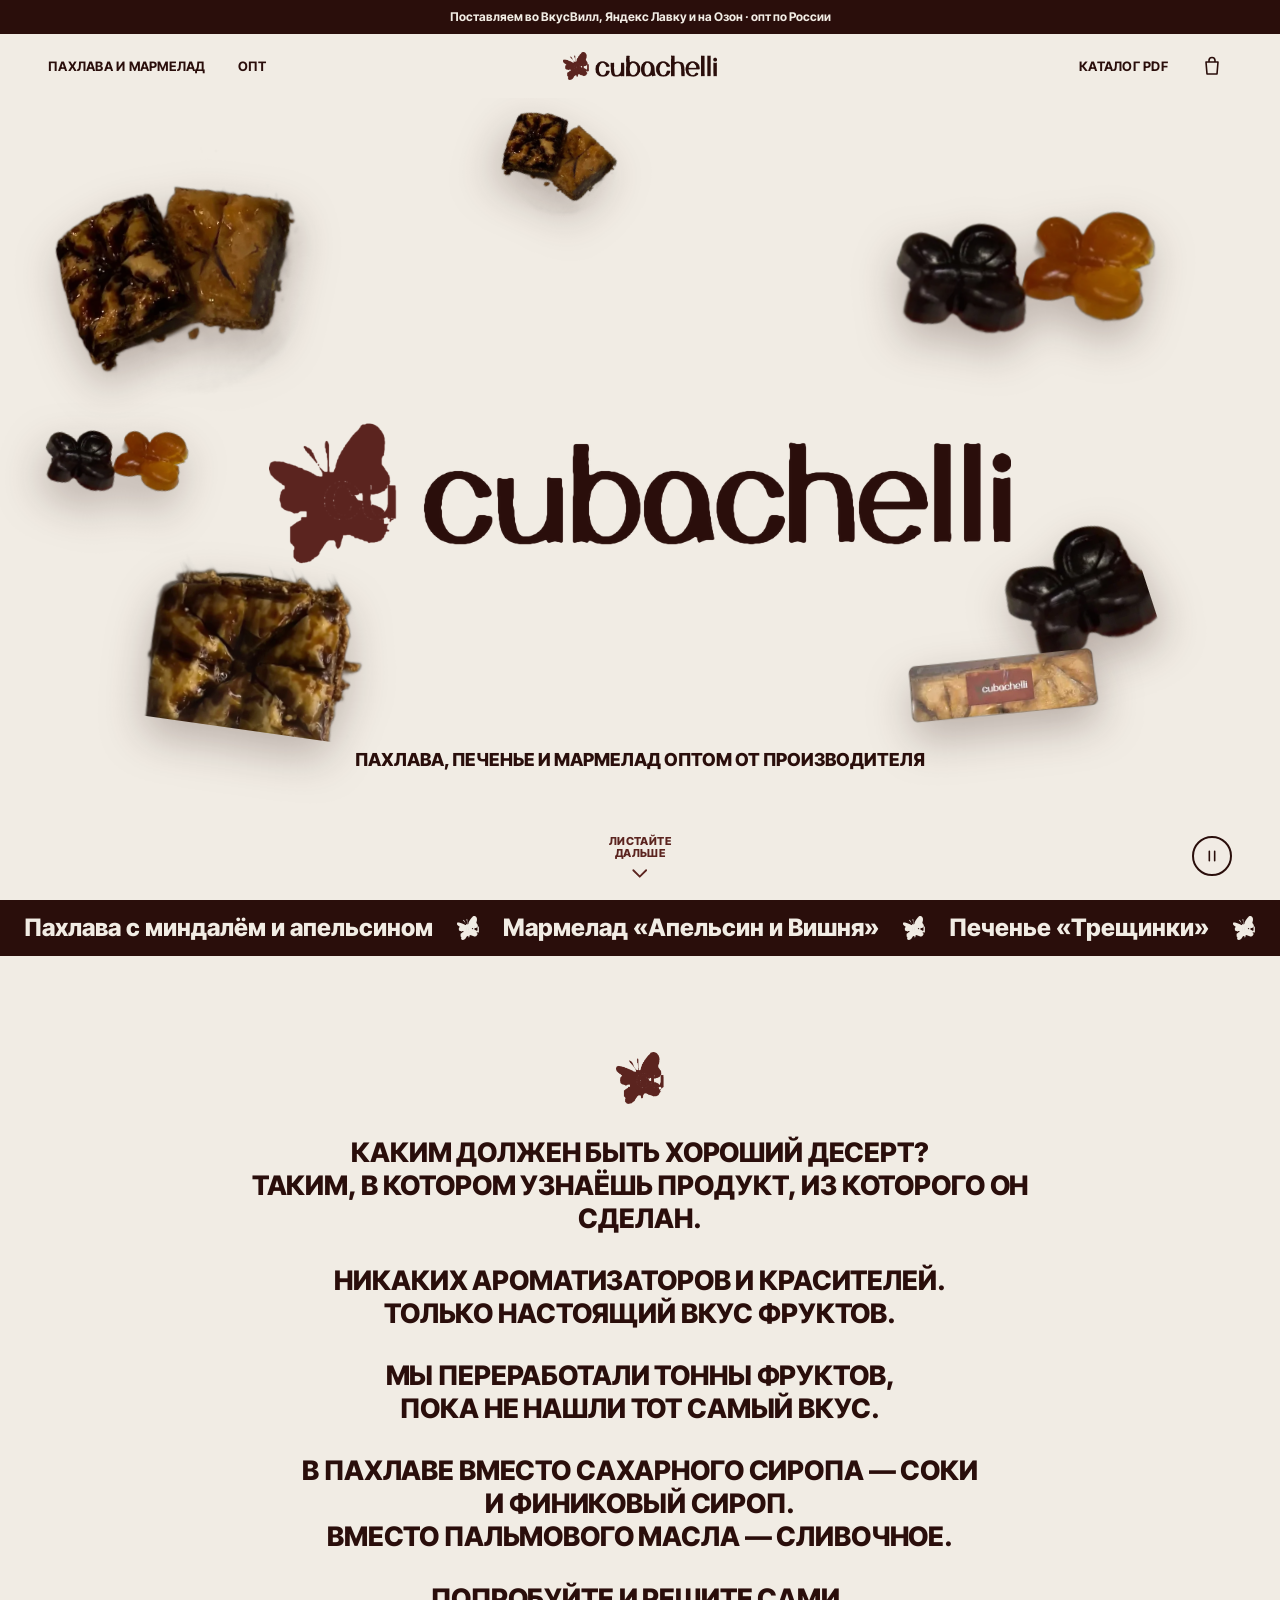
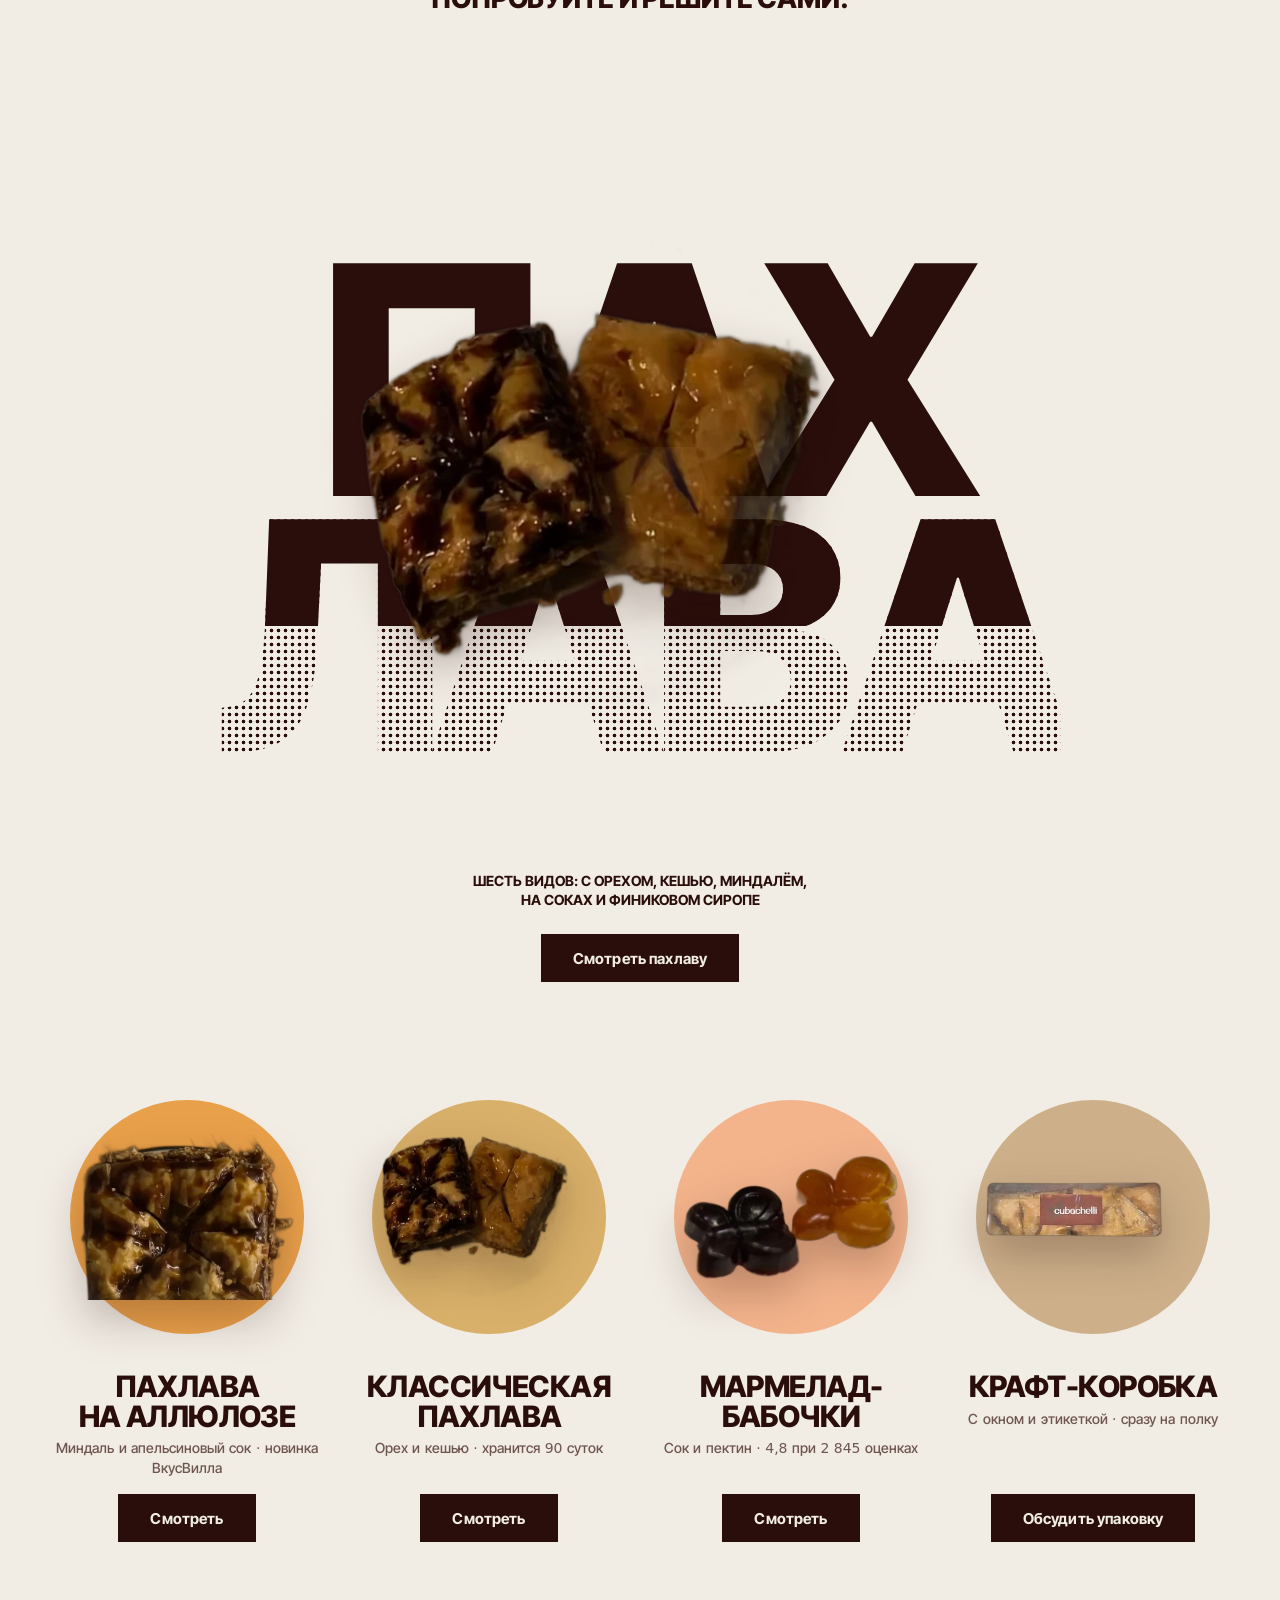
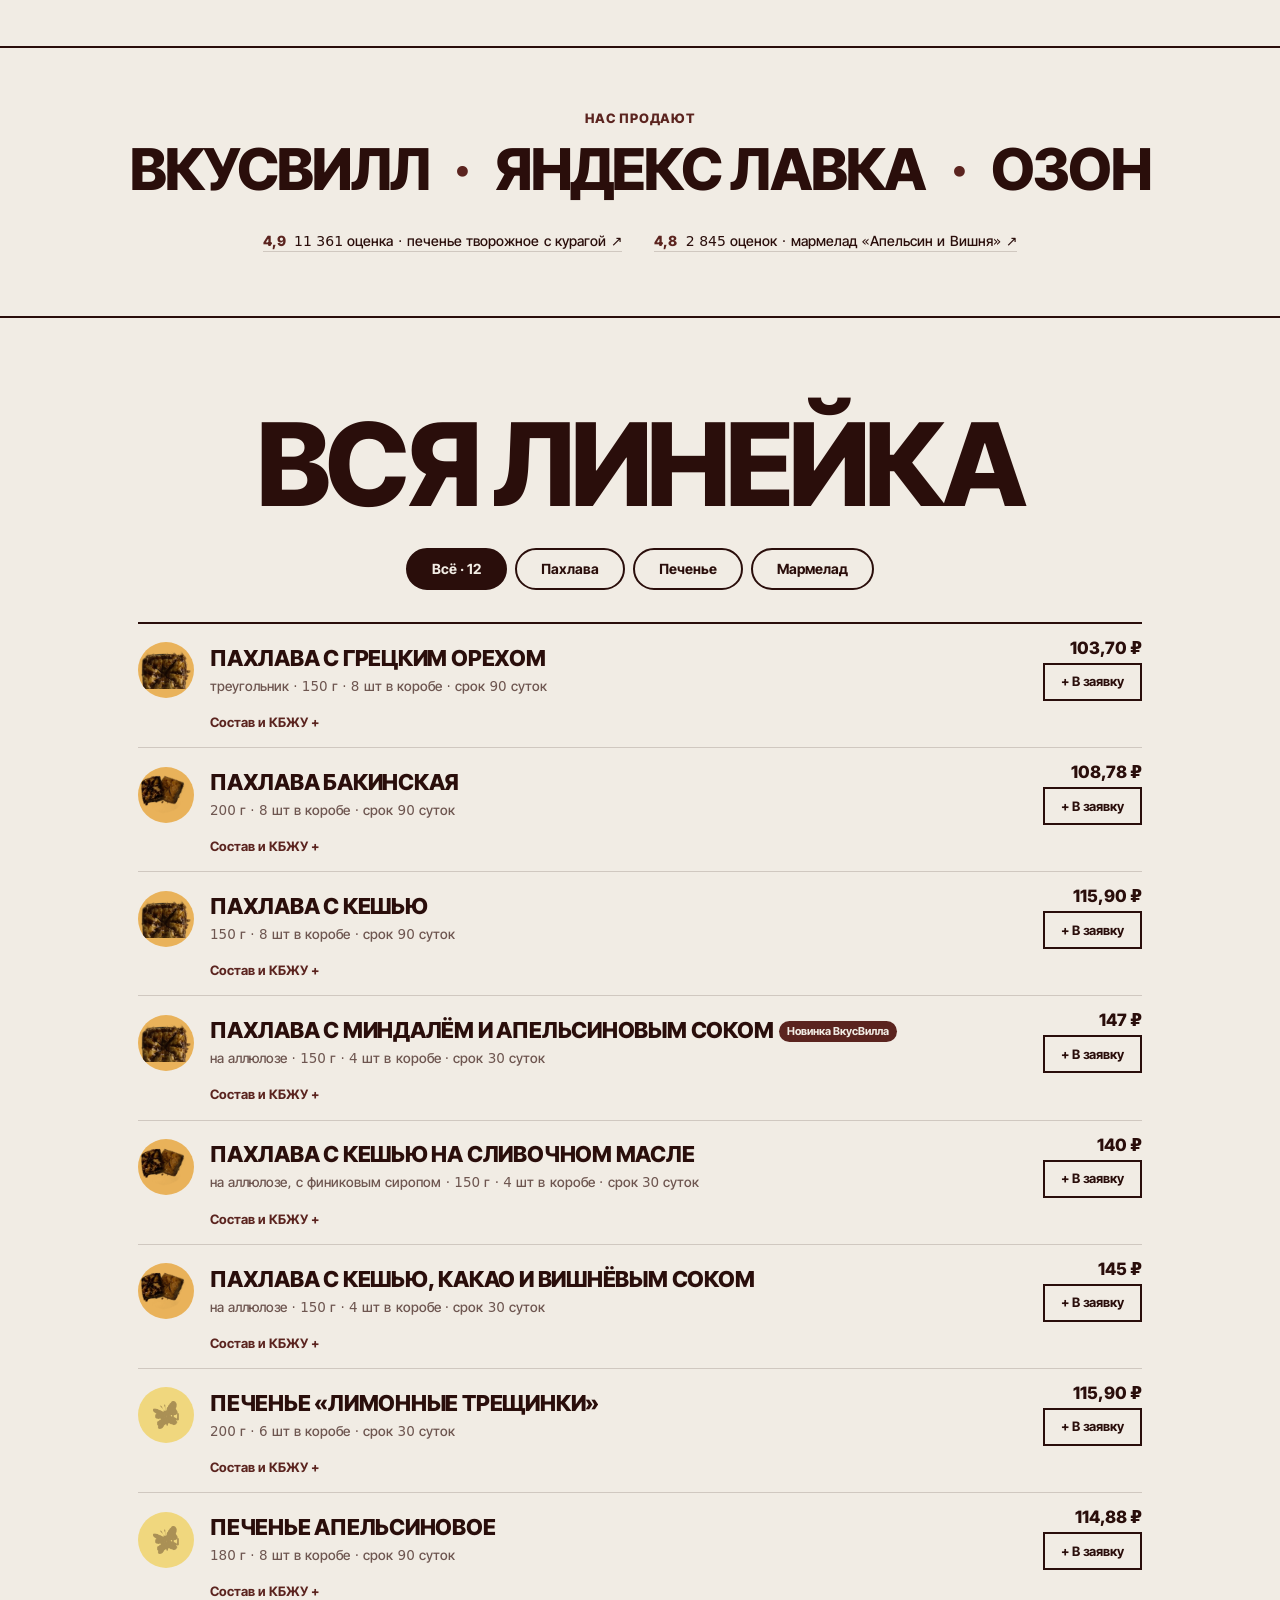
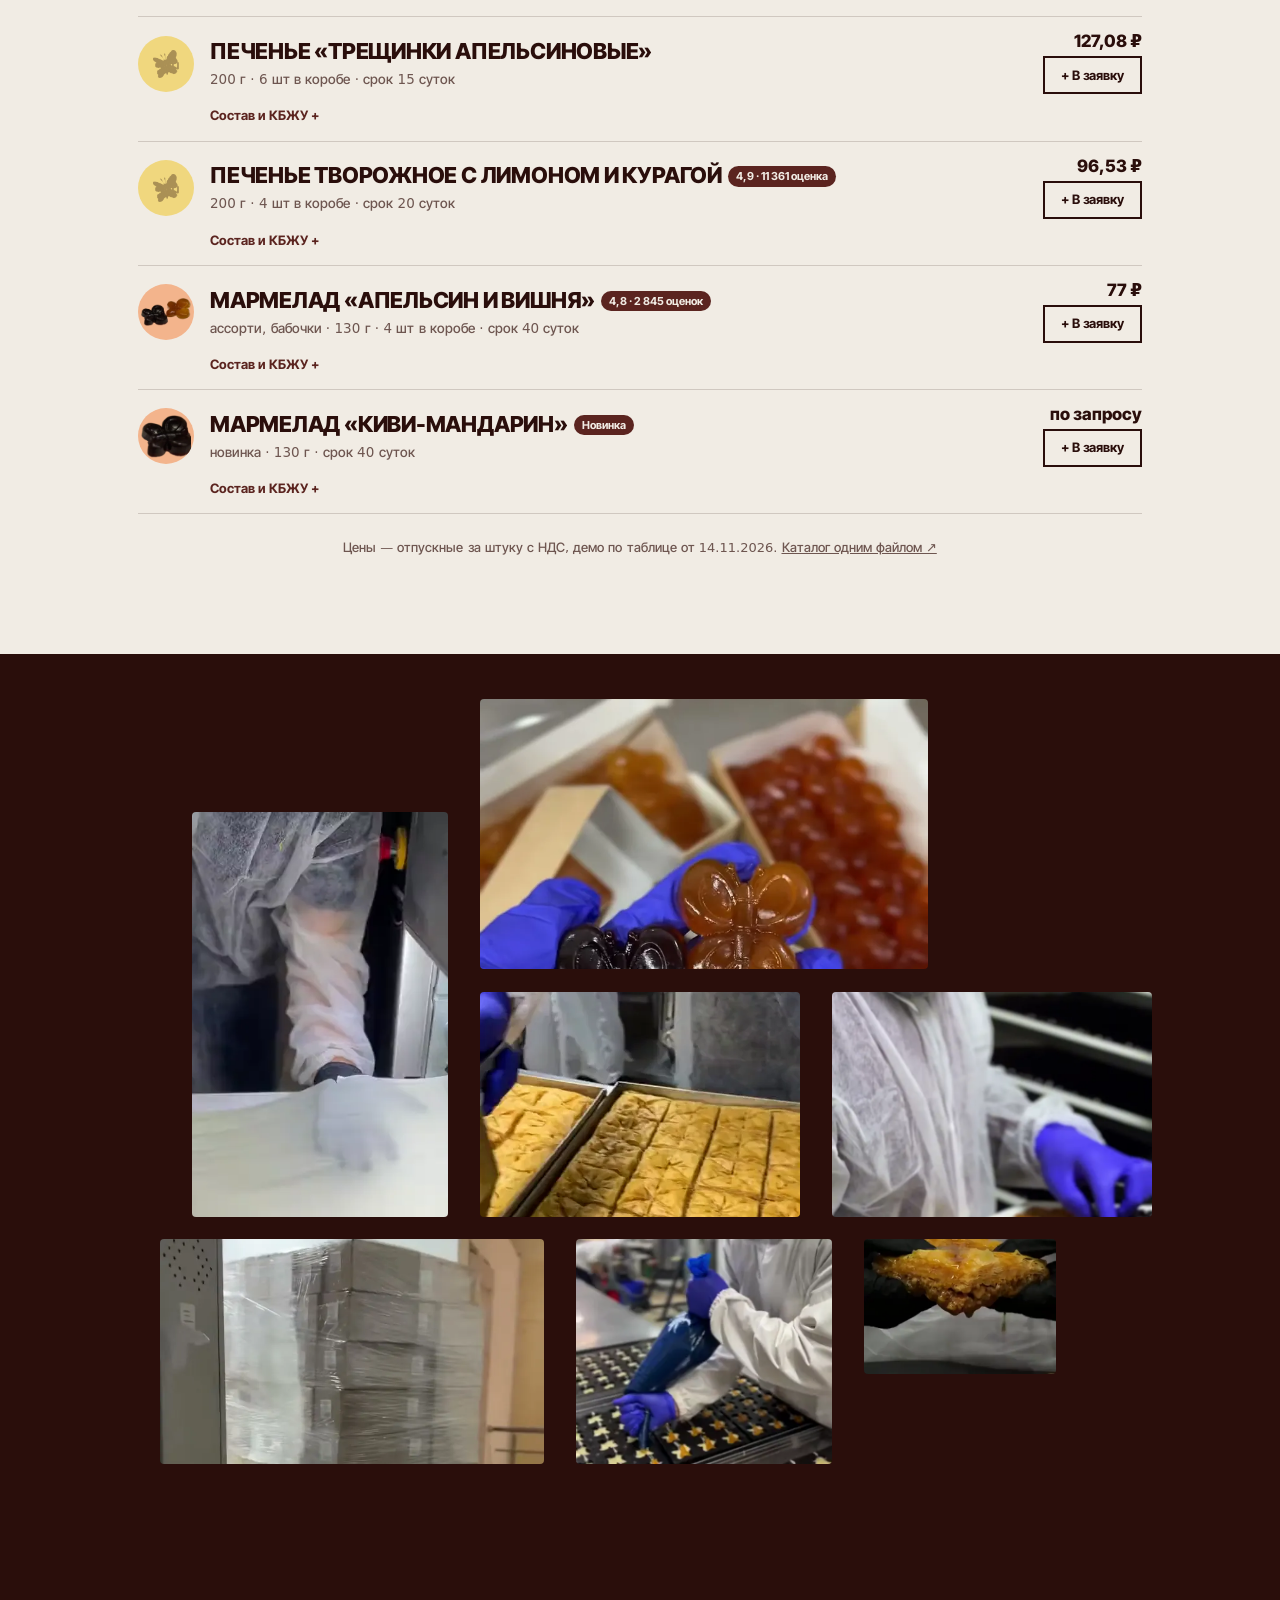
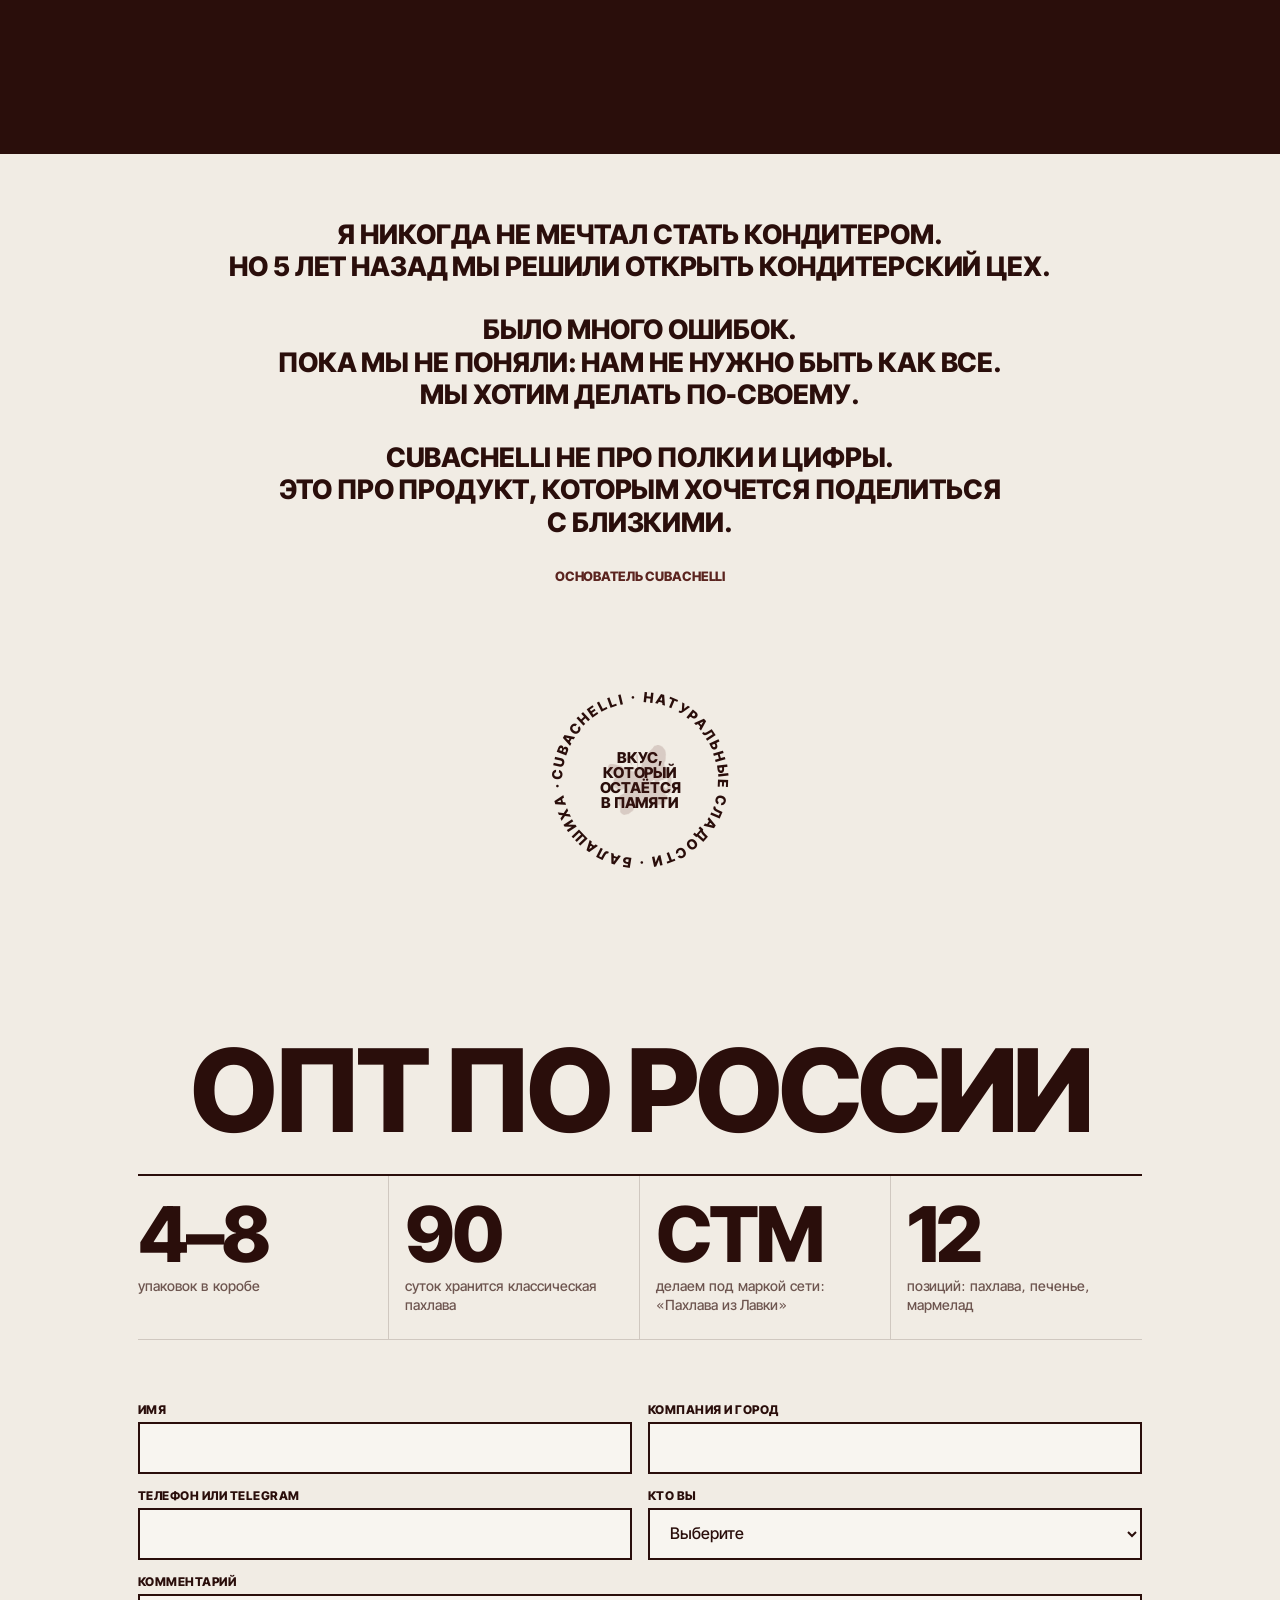
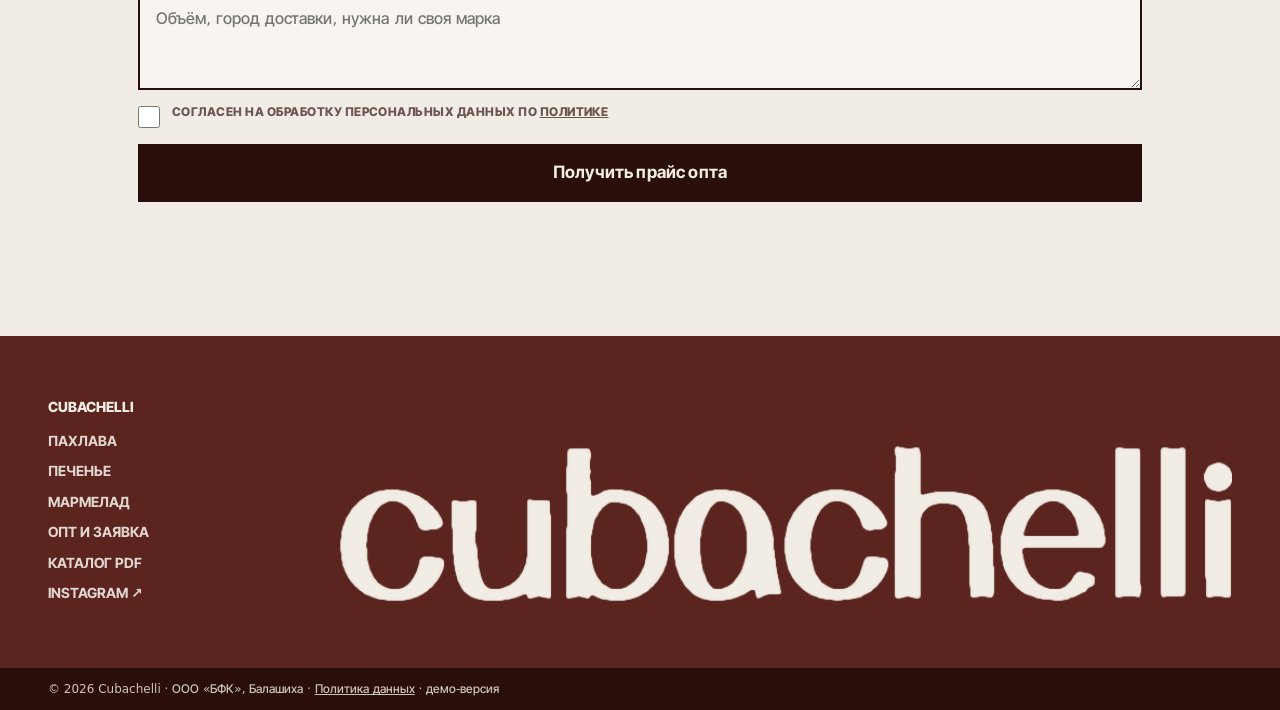
==== commit 32cdd1a4: "Первый экран: фото сцен грузятся сразу, без мигания Co-Authored-By: Claude Opus 5.5 <noreply@anthrop" ====
--- a/index.html
+++ b/index.html
@@ -22,7 +22,7 @@
 <link rel="preload" href="fonts/inter-tight-cyrillic-800-normal.woff2" as="font" type="font/woff2" crossorigin>
 <link rel="preload" href="fonts/inter-tight-cyrillic-500-normal.woff2" as="font" type="font/woff2" crossorigin>
 <link rel="preload" as="image" href="img/cut/pakhlava-dve.webp">
-<link rel="stylesheet" href="css/v2.css?v=5">
+<link rel="stylesheet" href="css/v2.css?v=6">
 <script>document.documentElement.classList.add('js')</script>
 </head>
 <body>
@@ -70,7 +70,7 @@
   </div>
 
   <div class="scene s-bw">
-    <img class="bw" src="img/sirop-720.webp" srcset="img/sirop-720.webp 720w, img/sirop.webp 1080w" sizes="100vw" alt="" loading="lazy">
+    <img class="bw" src="img/sirop-720.webp" srcset="img/sirop-720.webp 720w, img/sirop.webp 1080w" sizes="100vw" alt="">
     <img class="s-bw__prod" src="img/cut/pakhlava-dve.webp" alt="">
     <p class="s-bw__cap">Свой цех · Балашиха</p>
   </div>
@@ -82,11 +82,11 @@
   </div>
 
   <div class="scene s-photo">
-    <img src="img/pakhlava-logo-720.webp" srcset="img/pakhlava-logo-720.webp 720w, img/pakhlava-logo.webp 1448w" sizes="100vw" alt="" loading="lazy">
+    <img src="img/pakhlava-logo-720.webp" srcset="img/pakhlava-logo-720.webp 720w, img/pakhlava-logo.webp 1448w" sizes="100vw" alt="">
   </div>
 
   <div class="scene s-bw s-bw--2">
-    <img class="bw" src="img/testo-720.webp" srcset="img/testo-720.webp 720w, img/testo.webp 1080w" sizes="100vw" alt="" loading="lazy">
+    <img class="bw" src="img/testo-720.webp" srcset="img/testo-720.webp 720w, img/testo.webp 1080w" sizes="100vw" alt="">
     <img class="s-bw__prod s-bw__prod--b" src="img/cut/babochki.webp" alt="">
     <p class="s-bw__cap">Свежий сок · цитрусовый пектин</p>
   </div>
--- a/css/v2.css
+++ b/css/v2.css
@@ -106,7 +106,7 @@
 .s-bw__prod{position:absolute;z-index:2;left:50%;top:48%;width:min(62vw,560px);transform:translate(-50%,-50%) rotate(-7deg);filter:var(--sh-p)}
 .s-bw__prod--b{width:min(70vw,620px);transform:translate(-50%,-50%) rotate(6deg)}
 .is-on .s-bw__prod{animation:slam .5s var(--e-pop) both}
-@keyframes slam{from{transform:translate(-50%,-50%) rotate(-20deg) scale(1.5);opacity:0}}
+@keyframes slam{from{transform:translate(-50%,-50%) rotate(-20deg) scale(1.4);opacity:.4}}
 .s-bw__cap{position:absolute;z-index:2;left:var(--m-x);bottom:var(--s7);color:#fff;font:800 clamp(16px,2vw,24px)/1.1 var(--f);text-transform:uppercase;text-shadow:0 2px 12px rgba(0,0,0,.4)}
 
 .s-type{display:none;flex-direction:column;align-items:center;justify-content:center;text-align:center;padding:0 var(--s4)}
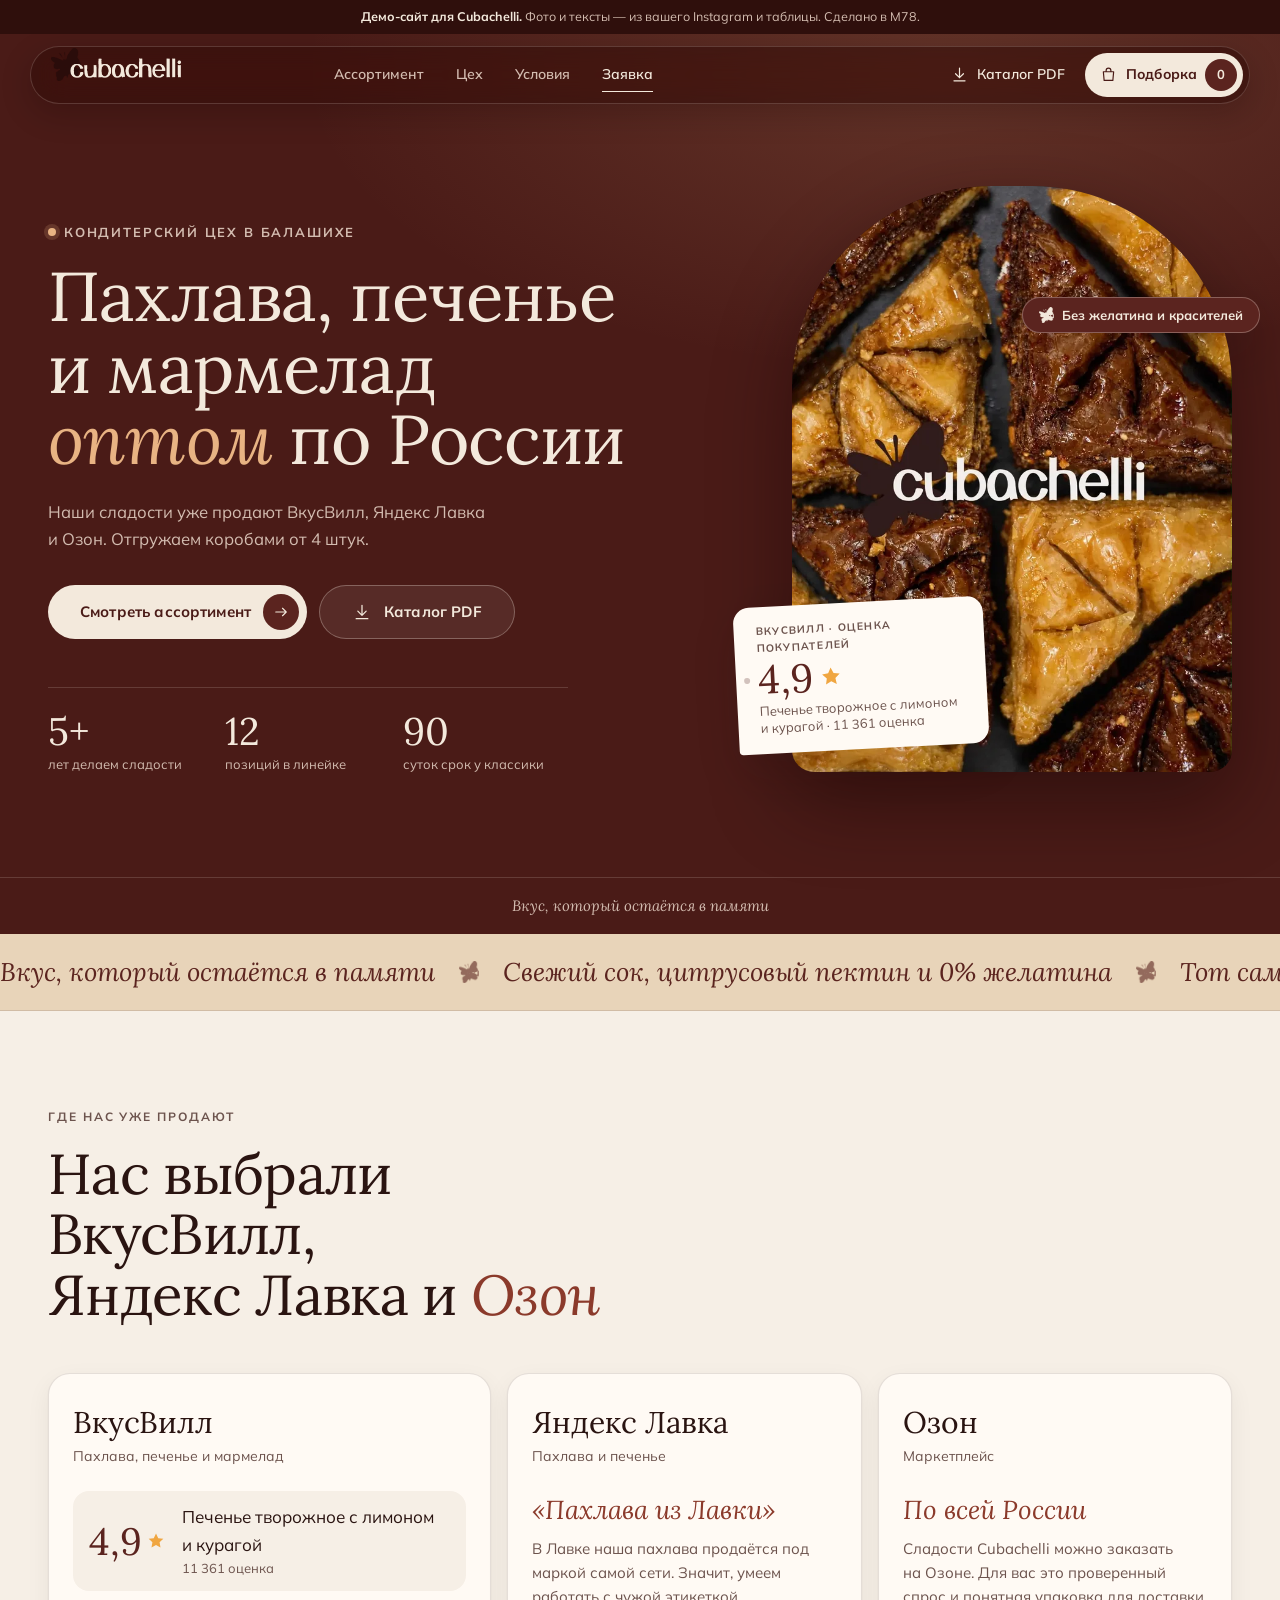
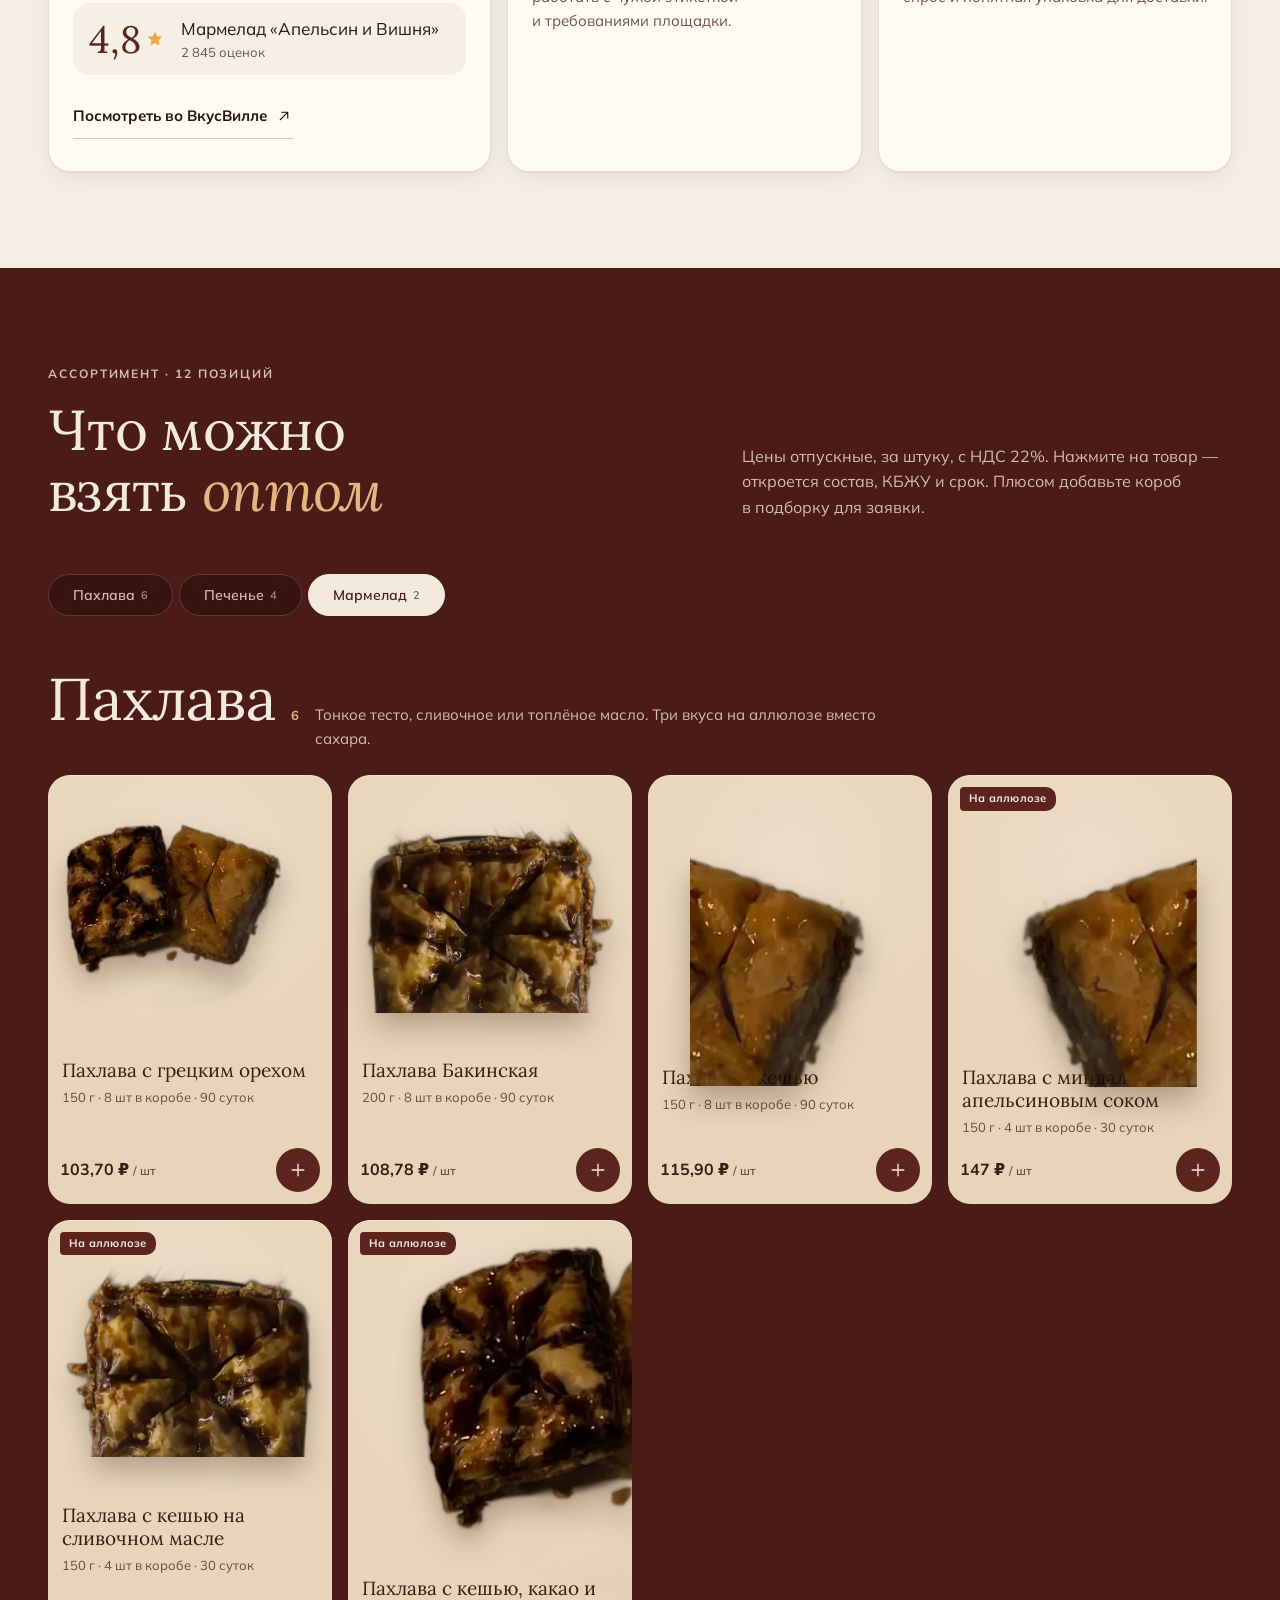
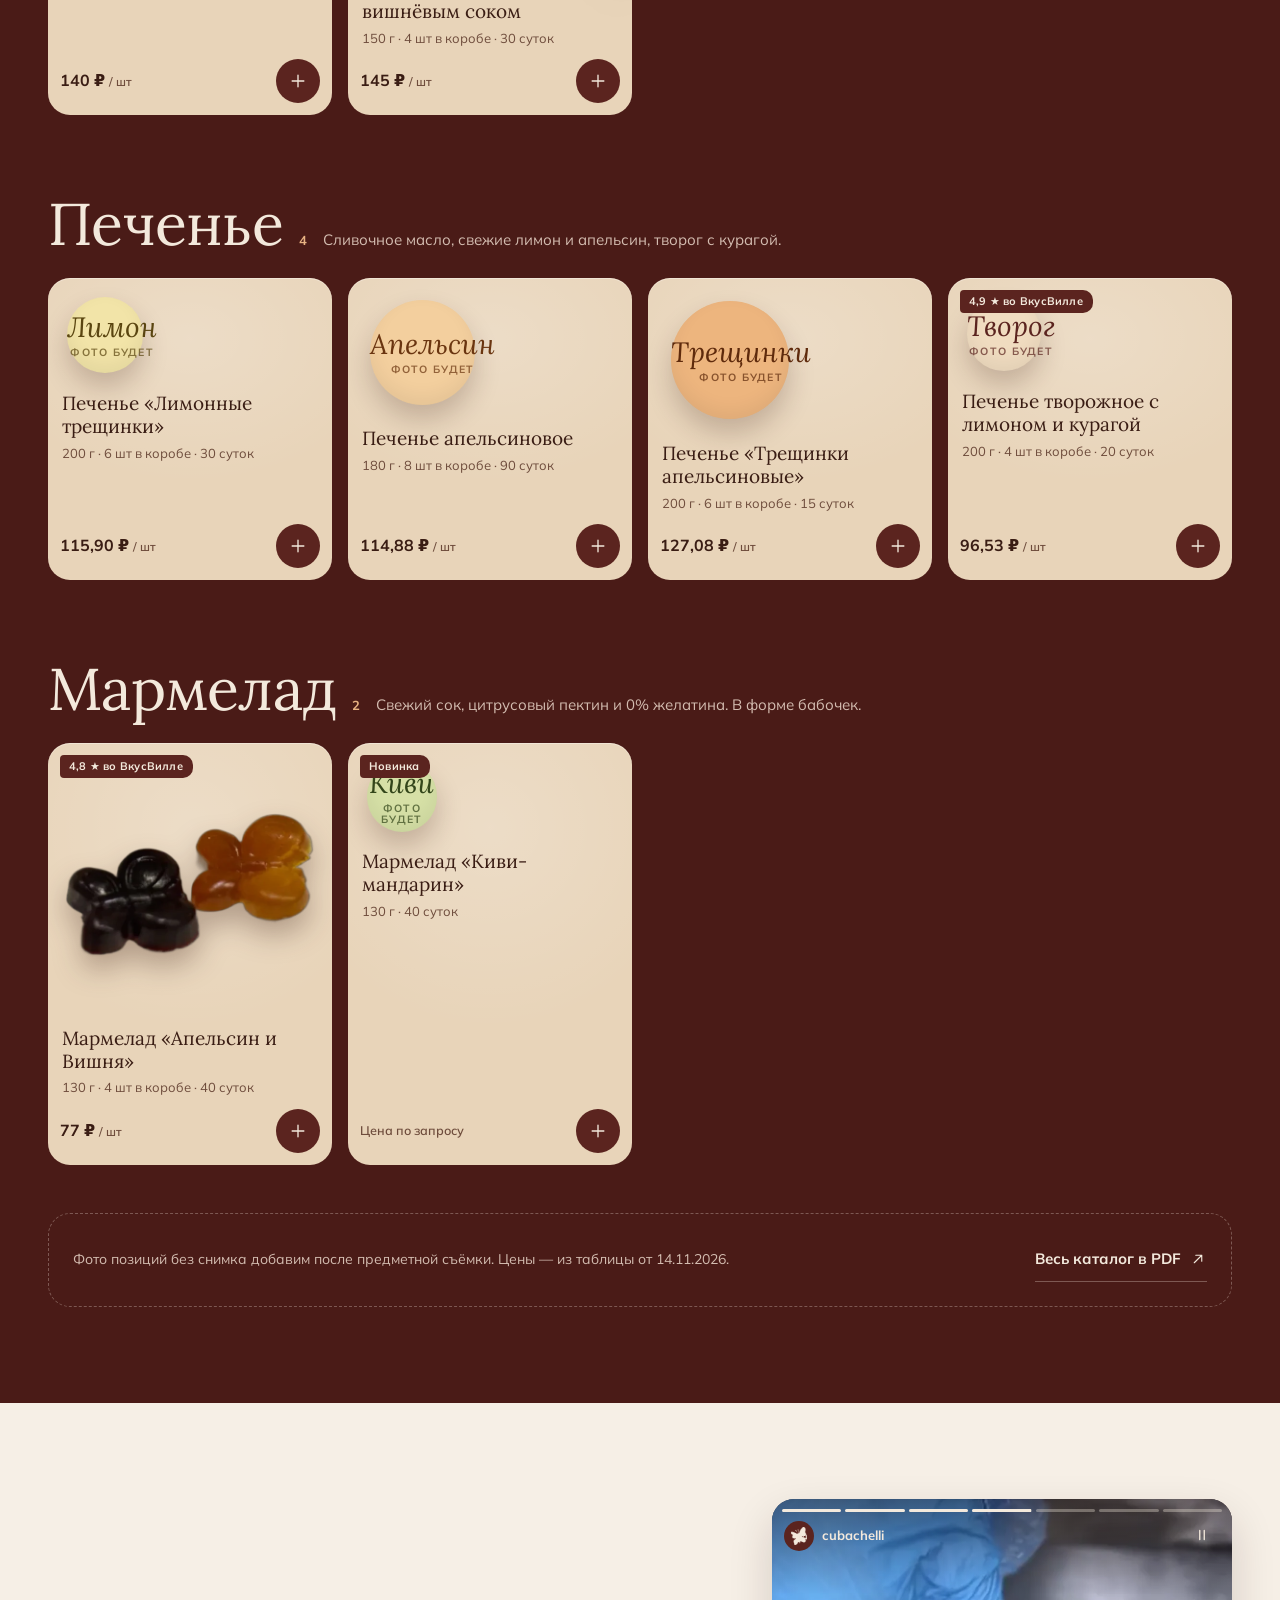
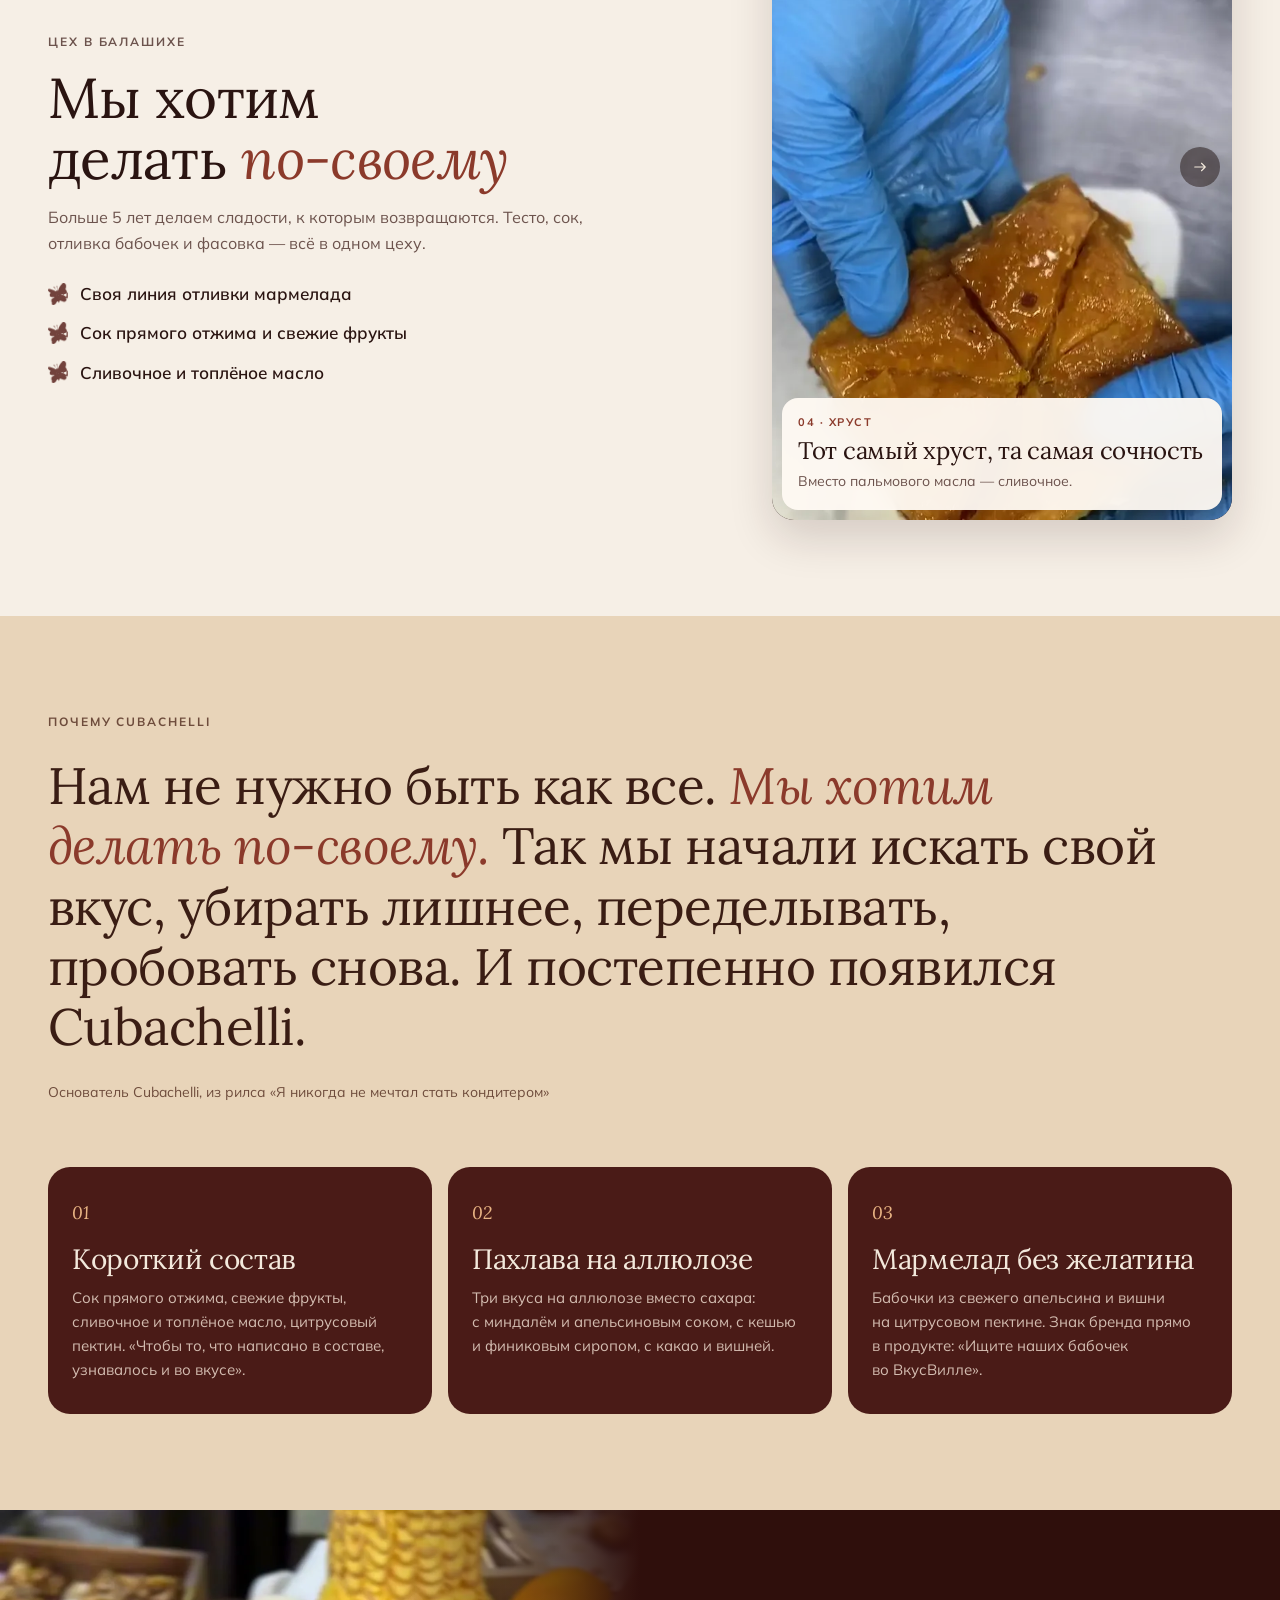
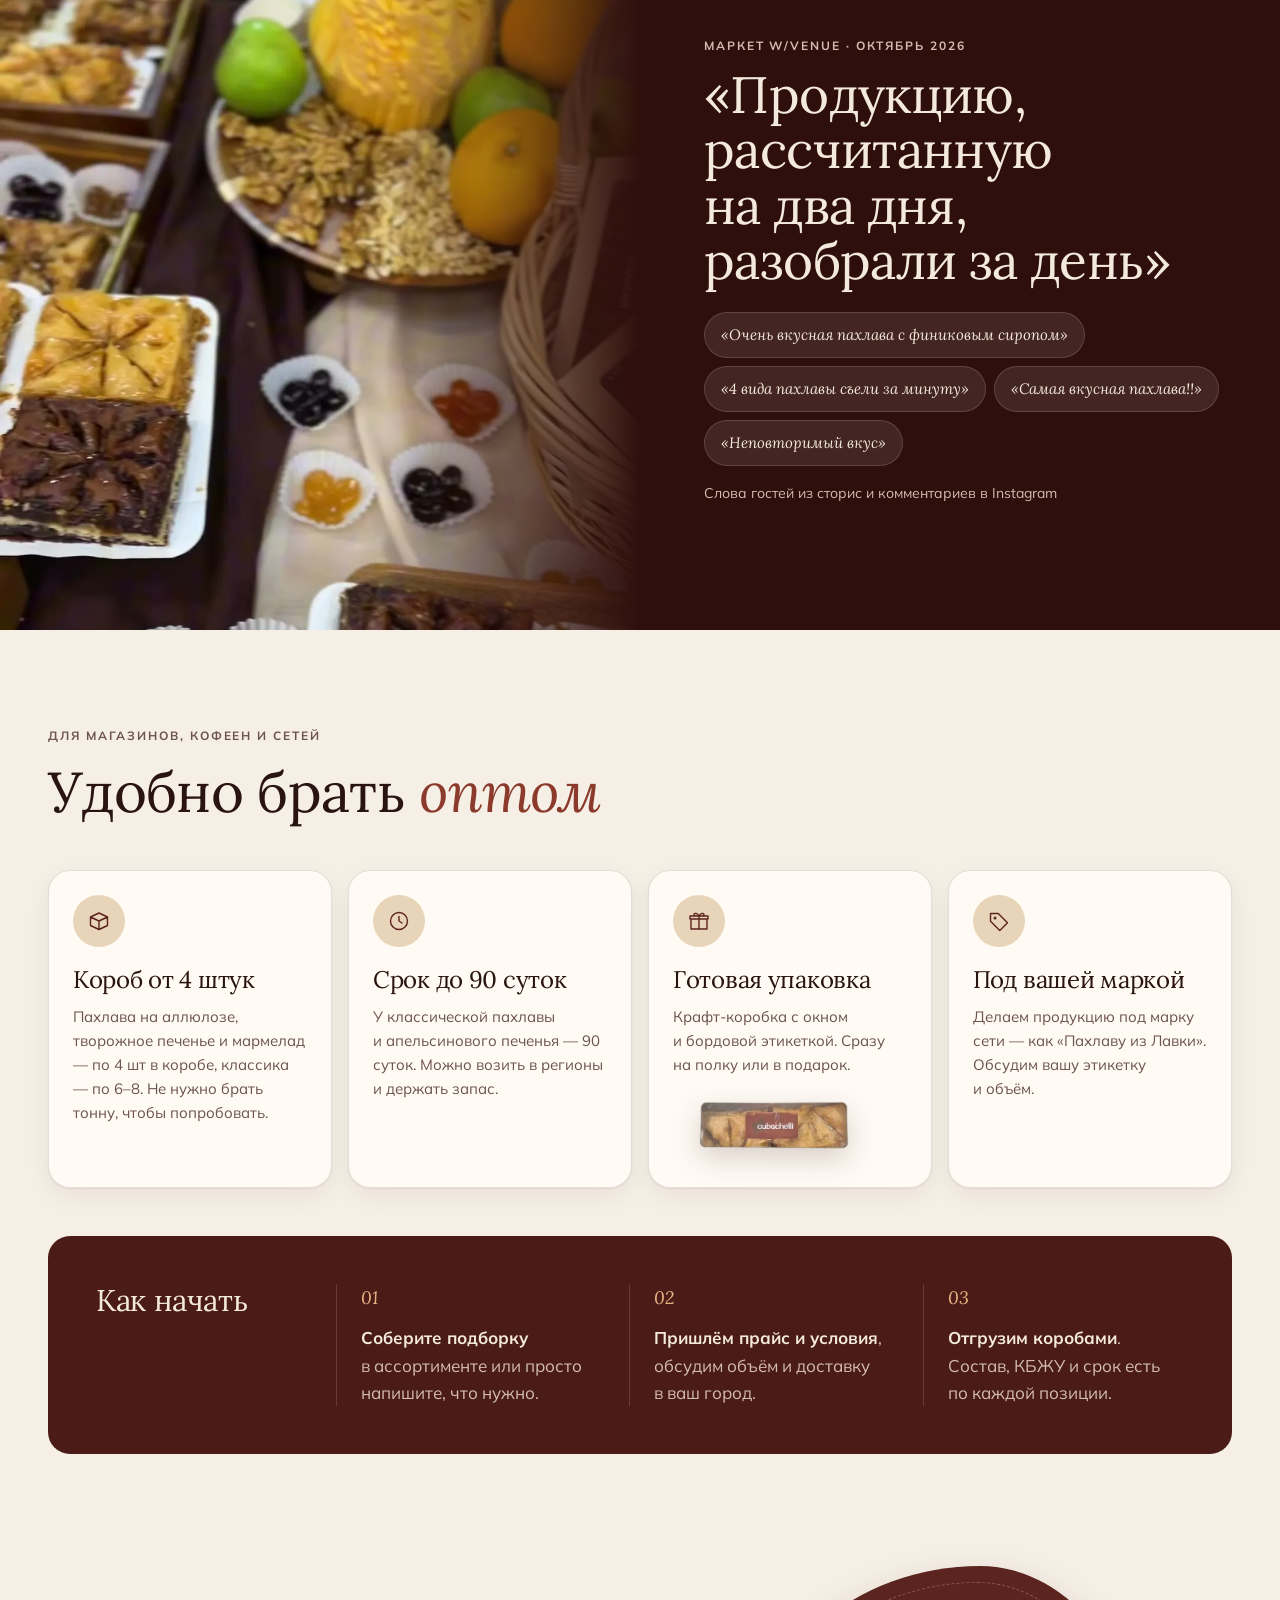
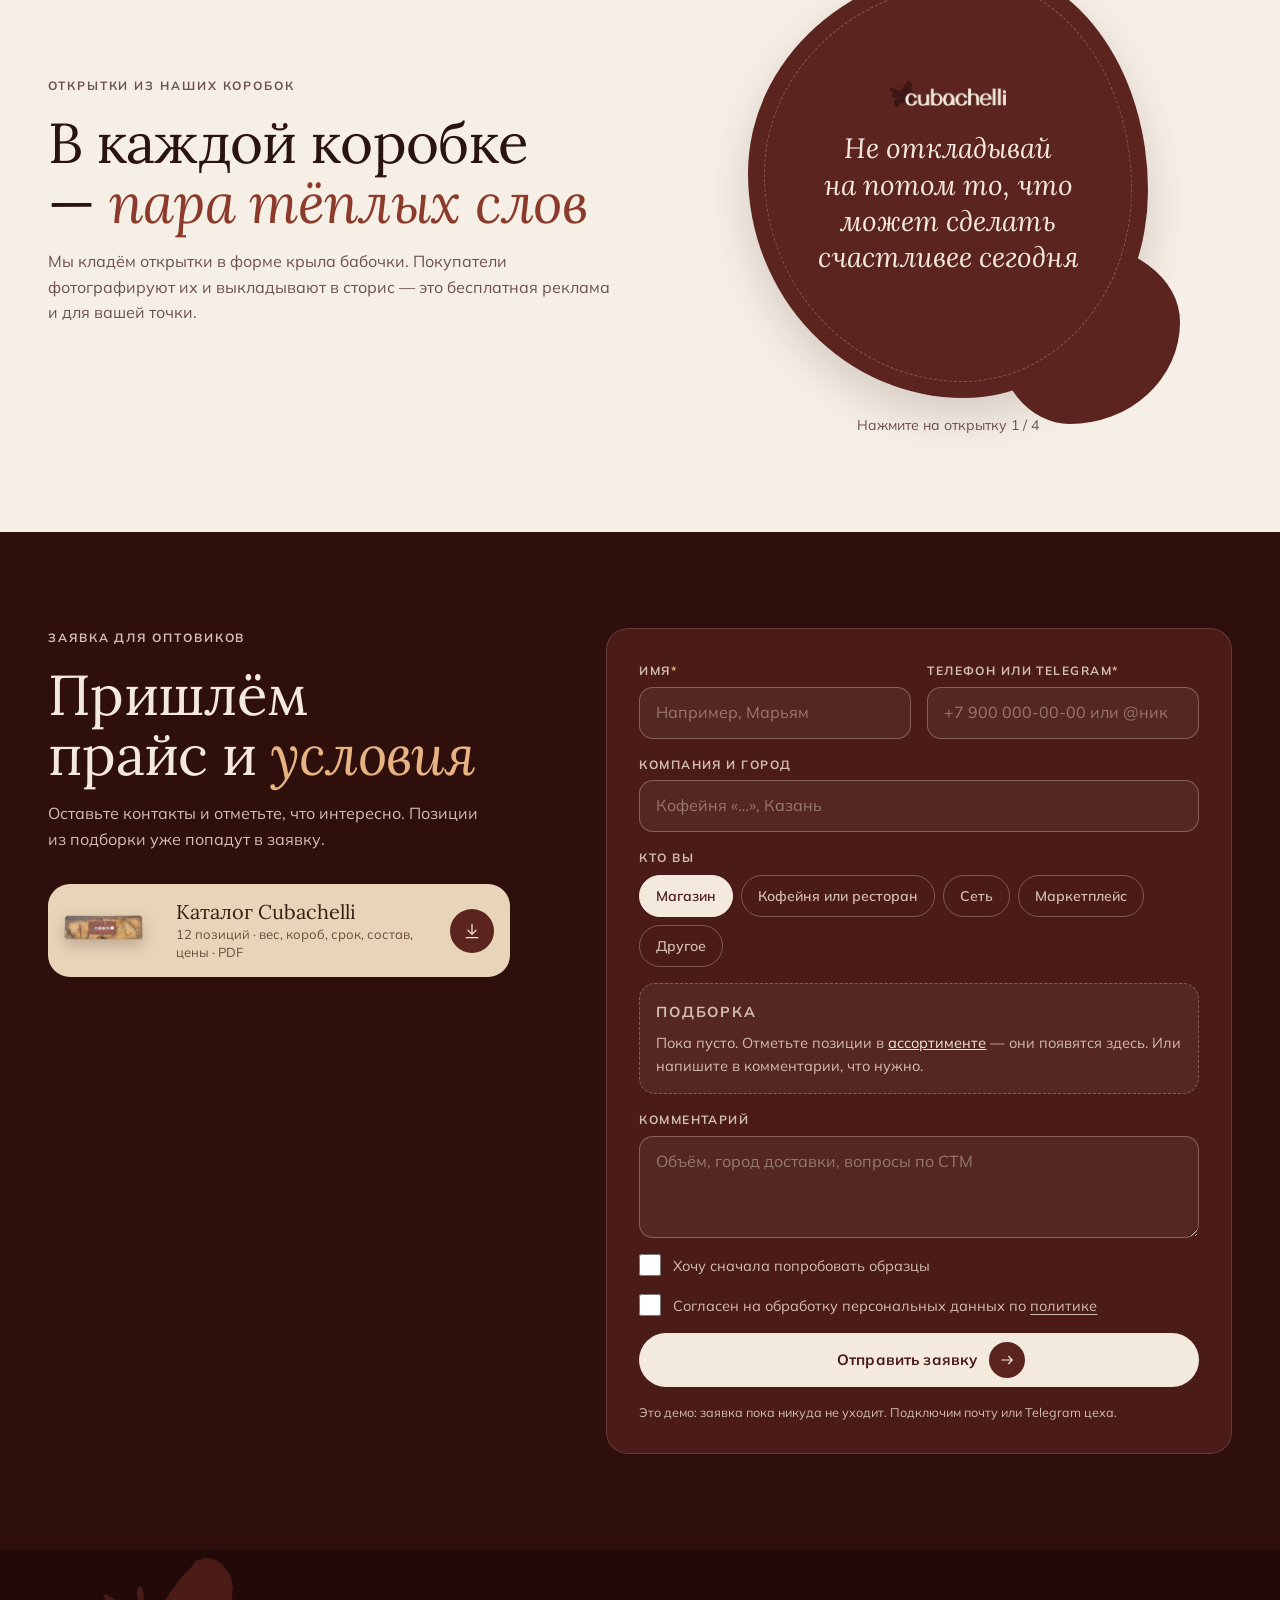
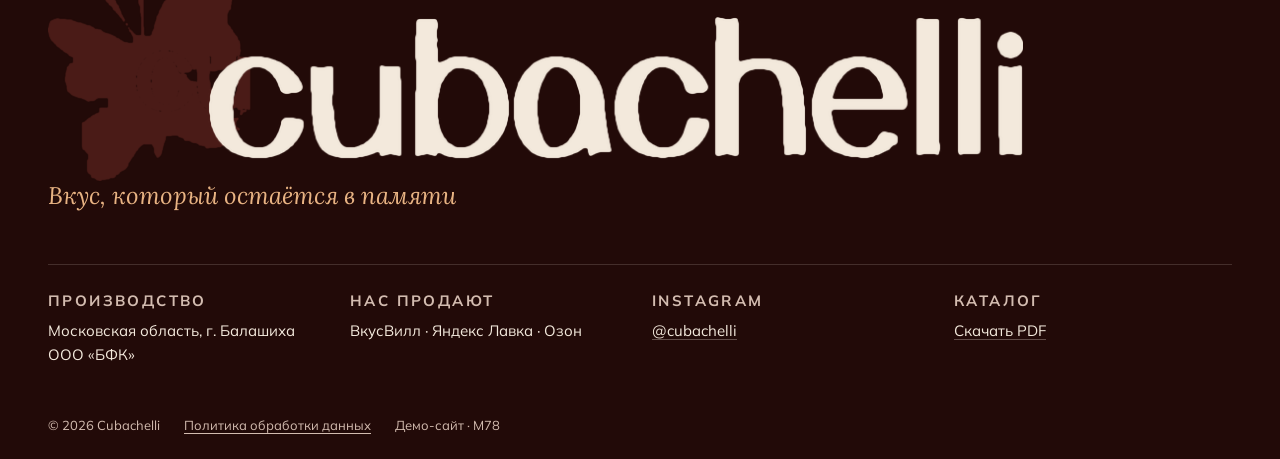
==== commit 95100178: "Демо Cubachelli v3: сайт заново по уровню DOFAMIN и «Пластилина» Старые версии удалены. Бордо бренда" ====
--- a/index.html
+++ b/index.html
@@ -3,285 +3,455 @@
 <head>
 <meta charset="utf-8">
 <meta name="viewport" content="width=device-width, initial-scale=1, viewport-fit=cover">
-<title>Cubachelli — пахлава, печенье и мармелад оптом от производителя</title>
-<meta name="description" content="Кондитерский цех Cubachelli, Балашиха. Пахлава, печенье и мармелад на соке оптом по России. Поставляем во ВкусВилл, Яндекс Лавку и на Озон.">
+<title>Cubachelli — пахлава, печенье и мармелад оптом от цеха в Балашихе</title>
+<meta name="description" content="Кондитерский цех Cubachelli: пахлава, печенье и натуральный мармелад оптом по России. Поставляем во ВкусВилл, Яндекс Лавку и на Озон. Каталог, отпускные цены, заявка.">
 <!-- Демо-версия: закрыта от поиска. Перед запуском на боевом домене строку убрать. -->
 <meta name="robots" content="noindex, nofollow">
-<meta name="theme-color" content="#f1ece4">
+<meta name="theme-color" content="#4a1b17">
 <meta property="og:type" content="website">
 <meta property="og:locale" content="ru_RU">
 <meta property="og:site_name" content="Cubachelli">
-<meta property="og:title" content="Cubachelli — натуральные сладости оптом">
-<meta property="og:description" content="Пахлава, печенье и мармелад от производителя. Уже во ВкусВилле, Яндекс Лавке и на Озоне.">
+<meta property="og:title" content="Cubachelli — пахлава, печенье и мармелад оптом">
+<meta property="og:description" content="Кондитерский цех в Балашихе. Поставляем во ВкусВилл, Яндекс Лавку и на Озон.">
 <meta property="og:url" content="https://m78-sites.github.io/cubachelli-demo/">
 <meta property="og:image" content="https://m78-sites.github.io/cubachelli-demo/img/og.jpg">
 <meta property="og:image:width" content="1200">
 <meta property="og:image:height" content="630">
 <meta name="twitter:card" content="summary_large_image">
-<link rel="icon" href="data:image/svg+xml,%3Csvg xmlns='http://www.w3.org/2000/svg' viewBox='0 0 64 64'%3E%3Crect width='64' height='64' rx='14' fill='%235b241f'/%3E%3Cpath d='M18 14c8-5 26-5 32 1 5 5 2 13-5 16-3 1-7 2-9 3 7 1 14 4 13 11-1 7-11 9-19 8-8-1-14-4-15-12-1-9 0-22 3-27z' fill='%23f1ece4'/%3E%3C/svg%3E">
-<link rel="preload" href="fonts/inter-tight-cyrillic-800-normal.woff2" as="font" type="font/woff2" crossorigin>
-<link rel="preload" href="fonts/inter-tight-cyrillic-500-normal.woff2" as="font" type="font/woff2" crossorigin>
-<link rel="preload" as="image" href="img/cut/pakhlava-dve.webp">
-<link rel="stylesheet" href="css/v2.css?v=6">
+<link rel="icon" href="data:image/svg+xml,%3Csvg xmlns='http://www.w3.org/2000/svg' viewBox='0 0 64 64'%3E%3Crect width='64' height='64' rx='14' fill='%234a1b17'/%3E%3Ctext x='32' y='44' font-family='Georgia,serif' font-size='38' fill='%23f3e9dc' text-anchor='middle'%3Ec%3C/text%3E%3C/svg%3E">
+<link rel="preload" href="fonts/lora-cyrillic-400-normal.woff2" as="font" type="font/woff2" crossorigin>
+<link rel="preload" href="fonts/mulish-cyrillic-400-normal.woff2" as="font" type="font/woff2" crossorigin>
+<link rel="preload" as="image" href="img/hero-720.webp" imagesrcset="img/hero-720.webp 720w, img/hero-1000.webp 1000w" imagesizes="(min-width: 1024px) 440px, 88vw">
+<link rel="stylesheet" href="css/style.css?v=1">
 <script>document.documentElement.classList.add('js')</script>
+<script type="application/ld+json">
+{
+  "@context": "https://schema.org",
+  "@type": "Organization",
+  "name": "Cubachelli",
+  "legalName": "ООО «БФК»",
+  "description": "Кондитерский цех: пахлава, печенье и натуральный мармелад оптом.",
+  "address": {"@type": "PostalAddress", "addressLocality": "Балашиха", "addressRegion": "Московская область", "addressCountry": "RU"},
+  "sameAs": ["https://www.instagram.com/cubachelli/"]
+}
+</script>
 </head>
 <body>
 
-<div class="bar"><span class="l">Поставляем во ВкусВилл, Яндекс Лавку и на Озон · опт по России</span><span class="s">ВкусВилл · Яндекс Лавка · Озон · опт по России</span></div>
-
-<header class="top" id="top">
-  <button class="burger" type="button" aria-expanded="false" aria-controls="menu" aria-label="Меню"><span></span><span></span><span></span></button>
-  <nav class="top__nav" aria-label="Разделы">
-    <a href="#linejka">Пахлава и мармелад</a>
-    <a href="#opt">Опт</a>
+<svg class="sprite" aria-hidden="true" focusable="false">
+  <symbol id="i-bag" viewBox="0 0 24 24"><path d="M5.5 8.5h13l-1 11h-11l-1-11Z M9 8.5V7a3 3 0 0 1 6 0v1.5" fill="none" stroke="currentColor" stroke-width="1.5" stroke-linejoin="round"/></symbol>
+  <symbol id="i-plus" viewBox="0 0 24 24"><path d="M12 5v14M5 12h14" fill="none" stroke="currentColor" stroke-width="1.6" stroke-linecap="round"/></symbol>
+  <symbol id="i-minus" viewBox="0 0 24 24"><path d="M5 12h14" fill="none" stroke="currentColor" stroke-width="1.6" stroke-linecap="round"/></symbol>
+  <symbol id="i-close" viewBox="0 0 24 24"><path d="M6 6l12 12M18 6 6 18" fill="none" stroke="currentColor" stroke-width="1.5" stroke-linecap="round"/></symbol>
+  <symbol id="i-burger" viewBox="0 0 24 24"><path d="M4 9h16M4 15h16" fill="none" stroke="currentColor" stroke-width="1.5" stroke-linecap="round"/></symbol>
+  <symbol id="i-check" viewBox="0 0 24 24"><path d="m5.5 12.5 4 4 9-9.5" fill="none" stroke="currentColor" stroke-width="1.7" stroke-linecap="round" stroke-linejoin="round"/></symbol>
+  <symbol id="i-star" viewBox="0 0 24 24"><path fill="currentColor" d="m12 3 2.7 5.6 6.1.8-4.5 4.2 1.1 6.1L12 16.8l-5.4 2.9 1.1-6.1-4.5-4.2 6.1-.8L12 3Z"/></symbol>
+  <symbol id="i-arrow" viewBox="0 0 24 24"><path d="M5 12h14m-5-5 5 5-5 5" fill="none" stroke="currentColor" stroke-width="1.5" stroke-linecap="round" stroke-linejoin="round"/></symbol>
+  <symbol id="i-arrow-ne" viewBox="0 0 24 24"><path d="M7 17 17 7M9 7h8v8" fill="none" stroke="currentColor" stroke-width="1.5" stroke-linecap="round" stroke-linejoin="round"/></symbol>
+  <symbol id="i-down" viewBox="0 0 24 24"><path d="M12 4v12m-5-5 5 5 5-5M5 20h14" fill="none" stroke="currentColor" stroke-width="1.5" stroke-linecap="round" stroke-linejoin="round"/></symbol>
+  <symbol id="i-box" viewBox="0 0 24 24"><path d="M3.5 8 12 4l8.5 4v8.5L12 20.5l-8.5-4V8Zm0 0L12 12l8.5-4M12 12v8.5" fill="none" stroke="currentColor" stroke-width="1.4" stroke-linejoin="round"/></symbol>
+  <symbol id="i-clock" viewBox="0 0 24 24"><circle cx="12" cy="12" r="8.5" fill="none" stroke="currentColor" stroke-width="1.4"/><path d="M12 7.5V12l3 2" fill="none" stroke="currentColor" stroke-width="1.4" stroke-linecap="round"/></symbol>
+  <symbol id="i-tag" viewBox="0 0 24 24"><path d="M3.5 12.2V4.5h7.7l9.3 9.3-7.7 7.7-9.3-9.3Z" fill="none" stroke="currentColor" stroke-width="1.4" stroke-linejoin="round"/><circle cx="8" cy="9" r="1.5" fill="currentColor"/></symbol>
+  <symbol id="i-gift" viewBox="0 0 24 24"><path d="M4 10h16v10H4zM3 7h18v3H3zM12 7v13M12 7c-1.5-3-5-3.5-5-1.2C7 7 12 7 12 7Zm0 0c1.5-3 5-3.5 5-1.2C17 7 12 7 12 7Z" fill="none" stroke="currentColor" stroke-width="1.4" stroke-linejoin="round"/></symbol>
+  <symbol id="i-pause" viewBox="0 0 24 24"><path d="M9 6v12M15 6v12" fill="none" stroke="currentColor" stroke-width="1.8" stroke-linecap="round"/></symbol>
+  <symbol id="i-play" viewBox="0 0 24 24"><path d="M8 5.5v13l10-6.5-10-6.5Z" fill="currentColor"/></symbol>
+</svg>
+
+<a class="skip" href="#assortiment">Перейти к ассортименту</a>
+
+<div class="demo-bar"><b>Демо-сайт для Cubachelli.</b> Фото и тексты — из вашего Instagram и таблицы. Сделано в М78.</div>
+
+<!-- Шапка-капсула -->
+<header class="hdr" data-header>
+  <div class="hdr__pill">
+    <a class="hdr__logo" href="#top" aria-label="Cubachelli — на главную"><span class="logo" aria-hidden="true"><i class="logo__mark"></i><i class="logo__word"></i></span></a>
+    <nav class="hdr__nav" aria-label="Разделы">
+      <a href="#assortiment">Ассортимент</a>
+      <a href="#ceh">Цех</a>
+      <a href="#usloviya">Условия</a>
+      <a href="#zayavka">Заявка</a>
+    </nav>
+    <div class="hdr__act">
+      <a class="hdr__pdf" href="catalog.html" target="_blank" rel="noopener"><svg><use href="#i-down"/></svg><span>Каталог PDF</span></a>
+      <button class="bagbtn" type="button" data-open-bag aria-label="Подборка для заявки"><svg><use href="#i-bag"/></svg><span class="bagbtn__label">Подборка</span><span class="bagbtn__n" data-count>0</span></button>
+      <button class="ibtn burger" type="button" aria-label="Открыть меню" aria-expanded="false" data-burger><svg><use href="#i-burger"/></svg></button>
+    </div>
+  </div>
+</header>
+
+<div class="mnav" data-mnav aria-hidden="true">
+  <div class="mnav__top">
+    <span class="logo" aria-hidden="true"><i class="logo__mark"></i><i class="logo__word"></i></span>
+    <button class="ibtn" type="button" aria-label="Закрыть меню" data-mnav-close><svg><use href="#i-close"/></svg></button>
+  </div>
+  <nav class="mnav__links" aria-label="Разделы">
+    <a href="#assortiment"><span>01</span>Ассортимент</a>
+    <a href="#ceh"><span>02</span>Цех</a>
+    <a href="#usloviya"><span>03</span>Условия</a>
+    <a href="#zayavka"><span>04</span>Заявка</a>
   </nav>
-  <a class="logo" href="#top" aria-label="Cubachelli — наверх"><span class="logo__mark"></span><span class="logo__word"></span></a>
-  <div class="top__right">
-    <a class="top__link" href="catalog.html" target="_blank" rel="noopener">Каталог PDF</a>
-    <a class="top__bag" href="#opt" aria-label="Заявка"><svg viewBox="0 0 24 24" aria-hidden="true"><path d="M6 8h12l-1 12H7L6 8Z M9 8V6.5a3 3 0 0 1 6 0V8" fill="none" stroke="currentColor" stroke-width="1.6" stroke-linejoin="round"/></svg><b id="bagCount" hidden>0</b></a>
-  </div>
-  <nav class="menu" id="menu" aria-label="Меню" hidden>
-    <a href="#linejka">Линейка</a>
-    <a href="#vse">Все позиции</a>
-    <a href="#ceh">Цех</a>
-    <a href="#opt">Опт и заявка</a>
-    <a href="catalog.html" target="_blank" rel="noopener">Каталог PDF</a>
-  </nav>
-</header>
-
-<main>
-
-<!-- Первый экран: нарезка сцен, как видео у Gigantic -->
-<section class="hero" aria-label="Cubachelli: натуральные сладости">
-  <h1 class="sr">Cubachelli — пахлава, печенье и мармелад оптом от производителя</h1>
-
-  <div class="scene s-burst is-on">
-    <div class="burst" aria-hidden="true">
-      <img class="p p1" src="img/cut/pakhlava-dve.webp" alt="">
-      <img class="p p2" src="img/cut/babochki.webp" alt="">
-      <img class="p p3" src="img/cut/pakhlava-kusok.webp" alt="">
-      <img class="p p4" src="img/cut/babochka-vishnya.webp" alt="">
-      <img class="p p5" src="img/cut/kraft-box.webp" alt="">
-      <img class="p p6" src="img/cut/pakhlava-dve.webp" alt="">
-      <img class="p p7" src="img/cut/babochki.webp" alt="">
-    </div>
-    <div class="burst__logo"><span class="logo__mark"></span><span class="logo__word"></span></div>
-    <p class="burst__line">Пахлава, печенье и&nbsp;мармелад оптом от&nbsp;производителя</p>
-  </div>
-
-  <div class="scene s-bw">
-    <img class="bw" src="img/sirop-720.webp" srcset="img/sirop-720.webp 720w, img/sirop.webp 1080w" sizes="100vw" alt="">
-    <img class="s-bw__prod" src="img/cut/pakhlava-dve.webp" alt="">
-    <p class="s-bw__cap">Свой цех · Балашиха</p>
-  </div>
-
-  <div class="scene s-type">
-    <p class="o">Без ароматизаторов</p>
-    <p>Без красителей</p>
-    <p class="o">Без желатина</p>
-  </div>
-
-  <div class="scene s-photo">
-    <img src="img/pakhlava-logo-720.webp" srcset="img/pakhlava-logo-720.webp 720w, img/pakhlava-logo.webp 1448w" sizes="100vw" alt="">
-  </div>
-
-  <div class="scene s-bw s-bw--2">
-    <img class="bw" src="img/testo-720.webp" srcset="img/testo-720.webp 720w, img/testo.webp 1080w" sizes="100vw" alt="">
-    <img class="s-bw__prod s-bw__prod--b" src="img/cut/babochki.webp" alt="">
-    <p class="s-bw__cap">Свежий сок · цитрусовый пектин</p>
-  </div>
-
-  <div class="scene s-type s-type--memory">
-    <p>Вкус,</p>
-    <p class="o">который остаётся</p>
-    <p>в&nbsp;памяти</p>
-  </div>
-
-  <a class="hero__more" href="#manifest">Листайте<br>дальше<svg viewBox="0 0 24 24" aria-hidden="true"><path d="M5 9l7 7 7-7" fill="none" stroke="currentColor" stroke-width="2" stroke-linecap="round" stroke-linejoin="round"/></svg></a>
-  <button class="hero__pause" type="button" aria-label="Остановить смену кадров" aria-pressed="false"><svg viewBox="0 0 24 24" aria-hidden="true"><path class="i-pause" d="M8 5v14M16 5v14" stroke="currentColor" stroke-width="2.4" stroke-linecap="round"/><path class="i-play" d="M8 5l11 7-11 7z" fill="currentColor"/></svg></button>
-</section>
-
-<div class="marquee" aria-hidden="true">
-  <div class="marquee__track">
-    <span>Пахлава с&nbsp;миндалём и&nbsp;апельсином</span><i class="logo__mark"></i>
-    <span>Мармелад «Апельсин и&nbsp;Вишня»</span><i class="logo__mark"></i>
-    <span>Печенье «Трещинки»</span><i class="logo__mark"></i>
-    <span>Пахлава Бакинская</span><i class="logo__mark"></i>
-    <span>Творожное с&nbsp;курагой</span><i class="logo__mark"></i>
-    <span>Пахлава с&nbsp;миндалём и&nbsp;апельсином</span><i class="logo__mark"></i>
-    <span>Мармелад «Апельсин и&nbsp;Вишня»</span><i class="logo__mark"></i>
-    <span>Печенье «Трещинки»</span><i class="logo__mark"></i>
-    <span>Пахлава Бакинская</span><i class="logo__mark"></i>
-    <span>Творожное с&nbsp;курагой</span><i class="logo__mark"></i>
+  <div class="mnav__foot">
+    <a class="btn btn--cream btn--block" href="catalog.html" target="_blank" rel="noopener"><svg><use href="#i-down"/></svg>Скачать каталог PDF</a>
+    <p class="mnav__note">Вкус, который остаётся в памяти</p>
   </div>
 </div>
 
-<section class="manifest" id="manifest">
-  <span class="manifest__mark logo__mark" aria-hidden="true"></span>
-  <p>Каким должен быть хороший десерт?<br>Таким, в&nbsp;котором узнаёшь продукт, из&nbsp;которого он сделан.</p>
-  <p>Никаких ароматизаторов и&nbsp;красителей.<br>Только настоящий вкус фруктов.</p>
-  <p>Мы переработали тонны фруктов,<br>пока не&nbsp;нашли тот самый вкус.</p>
-  <p>В&nbsp;пахлаве вместо сахарного сиропа — соки и&nbsp;финиковый сироп.<br>Вместо пальмового масла — сливочное.</p>
-  <p>Попробуйте и&nbsp;решите сами.</p>
-</section>
-
-<!-- Как VARIETY PACK у Gigantic -->
-<section class="pack" id="linejka">
-  <div class="pack__stage">
-    <p class="pack__word" aria-hidden="true"><span>Пах</span><span>лава</span></p>
-    <img class="pack__img" src="img/cut/pakhlava-dve.webp" width="509" height="498" alt="Две пахлавы Cubachelli: шоколадная и светлая с орехом" loading="lazy">
-  </div>
-  <p class="pack__cap">Шесть видов: с&nbsp;орехом, кешью, миндалём,<br>на&nbsp;соках и&nbsp;финиковом сиропе</p>
-  <a class="btn" href="#vse" data-filter="pakhlava">Смотреть пахлаву</a>
-</section>
-
-<!-- Ряд товаров, как у Gigantic; подложки вкусов — приём OLIPOP -->
-<section class="row" aria-label="Линейки Cubachelli">
-  <div class="row__track">
-    <article class="hit" style="--c:#e9a04a">
-      <div class="hit__art"><img src="img/cut/pakhlava-kusok.webp" width="561" height="430" alt="Пахлава на аллюлозе" loading="lazy"></div>
-      <h2 class="hit__name">Пахлава на&nbsp;аллюлозе</h2>
-      <p class="hit__line">Миндаль и&nbsp;апельсиновый сок · новинка ВкусВилла</p>
-      <a class="btn" href="#vse" data-filter="pakhlava">Смотреть</a>
-    </article>
-    <article class="hit" style="--c:#d8b06a">
-      <div class="hit__art"><img src="img/cut/pakhlava-dve.webp" width="509" height="498" alt="Классическая пахлава" loading="lazy"></div>
-      <h2 class="hit__name">Классическая пахлава</h2>
-      <p class="hit__line">Орех и&nbsp;кешью · хранится 90&nbsp;суток</p>
-      <a class="btn" href="#vse" data-filter="pakhlava">Смотреть</a>
-    </article>
-    <article class="hit" style="--c:#f3b48c">
-      <div class="hit__art"><img src="img/cut/babochki.webp" width="519" height="300" alt="Мармеладные бабочки: вишнёвая и апельсиновая" loading="lazy"></div>
-      <h2 class="hit__name">Мармелад-бабочки</h2>
-      <p class="hit__line">Сок и&nbsp;пектин · 4,8 при 2&nbsp;845 оценках</p>
-      <a class="btn" href="#vse" data-filter="marmelad">Смотреть</a>
-    </article>
-    <article class="hit" style="--c:#cdb08a">
-      <div class="hit__art"><img src="img/cut/kraft-box.webp" width="430" height="145" alt="Крафт-коробка Cubachelli с окном и этикеткой" loading="lazy"></div>
-      <h2 class="hit__name">Крафт-коробка</h2>
-      <p class="hit__line">С&nbsp;окном и&nbsp;этикеткой · сразу на&nbsp;полку</p>
-      <a class="btn" href="#opt">Обсудить упаковку</a>
-    </article>
-  </div>
-  <div class="row__dots" aria-hidden="true"><i class="on"></i><i></i><i></i><i></i></div>
-</section>
-
-<!-- Как нас знают (полоса прессы у OLIPOP) -->
-<section class="shops" aria-label="Где продаются наши сладости">
-  <p class="shops__k">Нас продают</p>
-  <div class="shops__names"><span>ВкусВилл</span><span>Яндекс Лавка</span><span>Озон</span></div>
-  <div class="shops__rates">
-    <a href="https://vkusvill.ru/goods/pechene-tvorozhnoe-s-limonom-i-kuragoy-88740/" target="_blank" rel="noopener"><b>4,9</b> 11&nbsp;361 оценка · печенье творожное с&nbsp;курагой ↗</a>
-    <a href="https://vkusvill.ru/goods/marmelad-apelsin-i-vishnya-112601/" target="_blank" rel="noopener"><b>4,8</b> 2&nbsp;845 оценок · мармелад «Апельсин и&nbsp;Вишня» ↗</a>
-  </div>
-</section>
-
-<!-- Все позиции -->
-<section class="all" id="vse">
-  <h2 class="h-big">Вся линейка</h2>
-  <div class="pills" role="tablist" aria-label="Линейки">
-    <button role="tab" aria-selected="true" data-group="all">Всё · 12</button>
-    <button role="tab" aria-selected="false" data-group="pakhlava">Пахлава</button>
-    <button role="tab" aria-selected="false" data-group="pechene">Печенье</button>
-    <button role="tab" aria-selected="false" data-group="marmelad">Мармелад</button>
-  </div>
-  <ul class="list" id="list"></ul>
-  <p class="all__note">Цены — отпускные за&nbsp;штуку с&nbsp;НДС, демо по&nbsp;таблице от&nbsp;14.11.2026. <a href="catalog.html" target="_blank" rel="noopener">Каталог одним файлом ↗</a></p>
-</section>
-
-<!-- Цех: zoom parallax (21st.dev) -->
-<section class="zoom" id="ceh" aria-label="Наш цех в Балашихе">
-  <div class="zoom__sticky">
-    <figure class="z z0"><video class="lazyv" muted playsinline loop preload="none" poster="video/loop-sirop.webp" data-src="video/loop-sirop.mp4" aria-hidden="true"></video></figure>
-    <figure class="z z1"><img src="img/babochki-ruka-720.webp" alt="" loading="lazy"></figure>
-    <figure class="z z2"><video class="lazyv" muted playsinline loop preload="none" poster="video/loop-testo.webp" data-src="video/loop-testo.mp4" aria-hidden="true"></video></figure>
-    <figure class="z z3"><img src="img/poddon-marmelad-720.webp" alt="" loading="lazy"></figure>
-    <figure class="z z4"><video class="lazyv" muted playsinline loop preload="none" poster="video/loop-babochki.webp" data-src="video/loop-babochki.mp4" aria-hidden="true"></video></figure>
-    <figure class="z z5"><img src="img/palety-720.webp" alt="" loading="lazy"></figure>
-    <figure class="z z6"><video class="lazyv" muted playsinline loop preload="none" poster="video/loop-hrust.webp" data-src="video/loop-hrust.mp4" aria-hidden="true"></video></figure>
-    <p class="zoom__title"><span>Свой цех</span><span>в&nbsp;Балашихе</span></p>
-  </div>
-</section>
-
-<section class="manifest manifest--story" aria-label="История Cubachelli">
-  <p>Я&nbsp;никогда не&nbsp;мечтал стать кондитером.<br>Но&nbsp;5&nbsp;лет назад мы&nbsp;решили открыть кондитерский цех.</p>
-  <p>Было много ошибок.<br>Пока мы&nbsp;не&nbsp;поняли: нам не&nbsp;нужно быть как все.<br>Мы&nbsp;хотим делать по&#8209;своему.</p>
-  <p>Cubachelli не&nbsp;про полки и&nbsp;цифры.<br>Это про продукт, которым хочется поделиться с&nbsp;близкими.</p>
-  <p class="manifest__who">Основатель Cubachelli</p>
-</section>
-
-<div class="stamp" aria-hidden="true">
-  <svg viewBox="0 0 200 200">
-    <defs><path id="circ" d="M100,100 m-78,0 a78,78 0 1,1 156,0 a78,78 0 1,1 -156,0"/></defs>
-    <text><textPath href="#circ" textLength="486" lengthAdjust="spacing">Cubachelli · натуральные сладости · Балашиха ·</textPath></text>
-  </svg>
-  <p>Вкус,<br>который<br>остаётся<br>в&nbsp;памяти</p>
-  <span class="logo__mark"></span>
-</div>
-
-<!-- Опт и заявка -->
-<section class="opt" id="opt">
-  <h2 class="h-big">Опт по&nbsp;России</h2>
-  <ul class="facts">
-    <li><b>4–8</b><span>упаковок в&nbsp;коробе</span></li>
-    <li><b>90</b><span>суток хранится классическая пахлава</span></li>
-    <li><b>СТМ</b><span>делаем под маркой сети: «Пахлава из&nbsp;Лавки»</span></li>
-    <li><b>12</b><span>позиций: пахлава, печенье, мармелад</span></li>
-  </ul>
-
-  <div class="order">
-    <div class="order__basket" id="basketBox" hidden>
-      <p class="order__k">В заявке</p>
-      <ul class="basket" id="basket"></ul>
-      <p class="basket__sum" id="basketSum"></p>
-    </div>
-    <form class="form" id="form" novalidate>
-      <label><span>Имя</span><input name="name" autocomplete="name" required></label>
-      <label><span>Компания и город</span><input name="company" autocomplete="organization" required></label>
-      <label><span>Телефон или Telegram</span><input name="contact" inputmode="tel" autocomplete="tel" required></label>
-      <label><span>Кто вы</span>
-        <select name="type" required>
-          <option value="">Выберите</option>
-          <option>Магазин или сеть</option>
-          <option>Кофейня, кафе, HoReCa</option>
-          <option>Халяль-магазин</option>
-          <option>Продавец на маркетплейсе</option>
-          <option>Подарки для компаний</option>
-          <option>Дистрибьютор</option>
-        </select>
-      </label>
-      <label class="wide"><span>Комментарий</span><textarea name="msg" rows="3" placeholder="Объём, город доставки, нужна ли своя марка"></textarea></label>
-      <label class="check wide"><input type="checkbox" name="agree" required><span>Согласен на&nbsp;обработку персональных данных по&nbsp;<a href="#" data-policy>политике</a></span></label>
-      <button class="btn btn--big wide" type="submit">Получить прайс опта</button>
-      <p class="form__msg wide" id="formMsg" role="status"></p>
-    </form>
-  </div>
-</section>
+<main id="top">
+
+  <!-- 1. Первый экран: бордо их аватара, белые бабочки с их открыток медленно летят.
+       Слева — кому и что, справа — их лучшее фото и ценник с оценкой ВкусВилла. -->
+  <section class="hero" aria-labelledby="hero-title">
+    <div class="hero__flight" data-flight aria-hidden="true"></div>
+    <div class="wrap hero__in">
+      <div class="hero__text">
+        <p class="hero__eyebrow"><span class="dot"></span>Кондитерский цех в&nbsp;Балашихе</p>
+        <h1 id="hero-title" class="hero__title">Пахлава, печенье и&nbsp;мармелад <em>оптом</em> по&nbsp;России</h1>
+        <p class="hero__lead">Наши сладости уже продают ВкусВилл, Яндекс Лавка и&nbsp;Озон. Отгружаем коробами от&nbsp;4&nbsp;штук.</p>
+        <div class="hero__btns">
+          <a class="btn btn--cream" href="#assortiment">Смотреть ассортимент<span class="btn__ico"><svg><use href="#i-arrow"/></svg></span></a>
+          <a class="btn btn--glass" href="catalog.html" target="_blank" rel="noopener"><svg><use href="#i-down"/></svg>Каталог PDF</a>
+        </div>
+        <ul class="hero__facts">
+          <li><b>5+</b><span>лет делаем сладости</span></li>
+          <li><b>12</b><span>позиций в&nbsp;линейке</span></li>
+          <li><b>90</b><span>суток срок у&nbsp;классики</span></li>
+        </ul>
+      </div>
+      <div class="hero__pic">
+        <figure class="hero__photo">
+          <img src="img/hero-720.webp" srcset="img/hero-720.webp 720w, img/hero-1000.webp 1000w" sizes="(min-width: 1024px) 440px, 88vw" alt="Пахлава Cubachelli: светлая и шоколадная, с логотипом" width="720" height="960" fetchpriority="high">
+        </figure>
+        <a class="pricetag" href="https://vkusvill.ru/goods/pechene-tvorozhnoe-s-limonom-i-kuragoy-88740/" target="_blank" rel="noopener">
+          <span class="pricetag__top">ВкусВилл · оценка покупателей</span>
+          <span class="pricetag__num">4,9<svg><use href="#i-star"/></svg></span>
+          <span class="pricetag__txt">Печенье творожное с&nbsp;лимоном и&nbsp;курагой · 11&nbsp;361 оценка</span>
+        </a>
+        <span class="chip chip--float"><span class="logo__mark logo__mark--s" aria-hidden="true"></span>Без желатина и&nbsp;красителей</span>
+      </div>
+    </div>
+    <p class="hero__motto">Вкус, который остаётся в&nbsp;памяти</p>
+  </section>
+
+  <!-- 2. Бегущая строка — их фразы из постов и рилсов -->
+  <div class="marquee" aria-hidden="true">
+    <div class="marquee__track">
+      <span>Вкус, который остаётся в памяти</span><i class="logo__mark"></i>
+      <span>Свежий сок, цитрусовый пектин и 0% желатина</span><i class="logo__mark"></i>
+      <span>Тот самый хруст, та самая сочность</span><i class="logo__mark"></i>
+      <span>Попробуй настоящее</span><i class="logo__mark"></i>
+      <span>Вкус, который остаётся в памяти</span><i class="logo__mark"></i>
+      <span>Свежий сок, цитрусовый пектин и 0% желатина</span><i class="logo__mark"></i>
+      <span>Тот самый хруст, та самая сочность</span><i class="logo__mark"></i>
+      <span>Попробуй настоящее</span><i class="logo__mark"></i>
+    </div>
+  </div>
+
+  <!-- 3. Где уже продают: цифры, которые можно проверить -->
+  <section class="stores" aria-labelledby="stores-title">
+    <div class="wrap">
+      <div class="shead reveal">
+        <p class="label">Где нас уже продают</p>
+        <h2 id="stores-title" class="shead__title">Нас выбрали ВкусВилл, Яндекс&nbsp;Лавка и&nbsp;<em>Озон</em></h2>
+      </div>
+      <div class="stores__grid">
+        <article class="store store--vv reveal">
+          <p class="store__name">ВкусВилл</p>
+          <p class="store__what">Пахлава, печенье и мармелад</p>
+          <ul class="store__rates">
+            <li><span class="rate"><b>4,9</b><svg><use href="#i-star"/></svg></span><span>Печенье творожное с&nbsp;лимоном и&nbsp;курагой<small>11&nbsp;361 оценка</small></span></li>
+            <li><span class="rate"><b>4,8</b><svg><use href="#i-star"/></svg></span><span>Мармелад «Апельсин и&nbsp;Вишня»<small>2&nbsp;845 оценок</small></span></li>
+          </ul>
+          <a class="lnk" href="https://vkusvill.ru/goods/marmelad-apelsin-i-vishnya-112601/" target="_blank" rel="noopener">Посмотреть во ВкусВилле<svg><use href="#i-arrow-ne"/></svg></a>
+        </article>
+        <article class="store reveal">
+          <p class="store__name">Яндекс Лавка</p>
+          <p class="store__what">Пахлава и печенье</p>
+          <p class="store__big">«Пахлава из&nbsp;Лавки»</p>
+          <p class="store__txt">В Лавке наша пахлава продаётся под маркой самой сети. Значит, умеем работать с&nbsp;чужой этикеткой и&nbsp;требованиями площадки.</p>
+        </article>
+        <article class="store reveal">
+          <p class="store__name">Озон</p>
+          <p class="store__what">Маркетплейс</p>
+          <p class="store__big">По&nbsp;всей России</p>
+          <p class="store__txt">Сладости Cubachelli можно заказать на&nbsp;Озоне. Для вас это проверенный спрос и&nbsp;понятная упаковка для доставки.</p>
+        </article>
+      </div>
+    </div>
+  </section>
+
+  <!-- 4. Ассортимент: товар на крафтовой плитке, как в их коробке с окном; бордовый ярлык — как этикетка -->
+  <section class="assort" id="assortiment" aria-labelledby="as-title">
+    <div class="wrap">
+      <div class="shead shead--dark reveal">
+        <p class="label">Ассортимент · 12 позиций</p>
+        <h2 id="as-title" class="shead__title">Что можно взять <em>оптом</em></h2>
+        <p class="lead">Цены отпускные, за&nbsp;штуку, с&nbsp;НДС 22%. Нажмите на&nbsp;товар — откроется состав, КБЖУ и&nbsp;срок. Плюсом добавьте короб в&nbsp;подборку для заявки.</p>
+      </div>
+    </div>
+    <div class="tabs" data-tabs>
+      <div class="wrap tabs__row" role="navigation" aria-label="Разделы ассортимента" data-tabs-row></div>
+    </div>
+    <div class="wrap" data-catalog></div>
+  </section>
+
+  <!-- 5. Цех как сторис: куски их же рилсов, подписи — их слова -->
+  <section class="ceh" id="ceh" aria-labelledby="ceh-title">
+    <div class="wrap ceh__in">
+      <div class="ceh__head reveal">
+        <p class="label">Цех в Балашихе</p>
+        <h2 id="ceh-title" class="shead__title">Мы хотим делать <em>по-своему</em></h2>
+        <p class="lead">Больше 5&nbsp;лет делаем сладости, к&nbsp;которым возвращаются. Тесто, сок, отливка бабочек и&nbsp;фасовка — всё в&nbsp;одном цеху.</p>
+        <ul class="ceh__list">
+          <li><i class="logo__mark"></i>Своя линия отливки мармелада</li>
+          <li><i class="logo__mark"></i>Сок прямого отжима и&nbsp;свежие фрукты</li>
+          <li><i class="logo__mark"></i>Сливочное и&nbsp;топлёное масло</li>
+        </ul>
+      </div>
+      <div class="story is-paused" data-story aria-roledescription="карусель" aria-label="Как мы делаем сладости">
+        <div class="story__media" data-s-media></div>
+        <div class="story__bars" data-s-bars aria-hidden="true"></div>
+        <p class="story__who" aria-hidden="true"><span class="logo__mark"></span>cubachelli</p>
+        <button class="story__tap story__tap--prev" type="button" data-s-prev aria-label="Предыдущий кадр"></button>
+        <button class="story__tap story__tap--next" type="button" data-s-next aria-label="Следующий кадр"><svg><use href="#i-arrow"/></svg></button>
+        <button class="story__pause" type="button" data-s-pause aria-label="Пауза" aria-pressed="false"><svg class="i-pause"><use href="#i-pause"/></svg><svg class="i-play"><use href="#i-play"/></svg></button>
+        <div class="story__pan" data-s-pan aria-live="polite"></div>
+      </div>
+    </div>
+  </section>
+
+  <!-- 6. Слова основателя проявляются при прокрутке + три факта о составе -->
+  <section class="why" aria-labelledby="why-title">
+    <div class="wrap">
+      <p class="label reveal">Почему Cubachelli</p>
+      <h2 id="why-title" class="visually-hidden">Почему Cubachelli</h2>
+      <blockquote class="magic-wrap">
+        <p class="magic" data-magic>Нам не нужно быть как все. <i>Мы хотим делать по-своему.</i> Так мы начали искать свой вкус, убирать лишнее, переделывать, пробовать снова. И&nbsp;постепенно появился Cubachelli.</p>
+        <footer class="magic__by">Основатель Cubachelli, из рилса «Я никогда не мечтал стать кондитером»</footer>
+      </blockquote>
+      <div class="why__grid">
+        <article class="fact reveal">
+          <span class="fact__n">01</span>
+          <h3>Короткий состав</h3>
+          <p>Сок прямого отжима, свежие фрукты, сливочное и&nbsp;топлёное масло, цитрусовый пектин. «Чтобы то, что написано в&nbsp;составе, узнавалось и&nbsp;во&nbsp;вкусе».</p>
+        </article>
+        <article class="fact reveal">
+          <span class="fact__n">02</span>
+          <h3>Пахлава на&nbsp;аллюлозе</h3>
+          <p>Три вкуса на&nbsp;аллюлозе вместо сахара: с&nbsp;миндалём и&nbsp;апельсиновым соком, с&nbsp;кешью и&nbsp;финиковым сиропом, с&nbsp;какао и&nbsp;вишней.</p>
+        </article>
+        <article class="fact reveal">
+          <span class="fact__n">03</span>
+          <h3>Мармелад без желатина</h3>
+          <p>Бабочки из&nbsp;свежего апельсина и&nbsp;вишни на&nbsp;цитрусовом пектине. Знак бренда прямо в&nbsp;продукте: «Ищите наших бабочек во&nbsp;ВкусВилле».</p>
+        </article>
+      </div>
+    </div>
+  </section>
+
+  <!-- 7. Маркет: фото на всю ширину, слова гостей поверх -->
+  <section class="market" aria-labelledby="market-title">
+    <div class="market__frame">
+      <img src="img/market.webp" alt="Стол Cubachelli на маркете: крафт-коробки, пахлава, фрукты и орехи" width="1080" height="1306" loading="lazy" decoding="async">
+    </div>
+    <div class="market__text">
+      <p class="label">Маркет W/VENUE · октябрь 2026</p>
+      <h2 id="market-title">«Продукцию, рассчитанную на&nbsp;два дня, разобрали за&nbsp;день»</h2>
+      <ul class="quotes">
+        <li>«Очень вкусная пахлава с&nbsp;финиковым сиропом»</li>
+        <li>«4 вида пахлавы съели за&nbsp;минуту»</li>
+        <li>«Самая вкусная пахлава!!»</li>
+        <li>«Неповторимый вкус»</li>
+      </ul>
+      <p class="note">Слова гостей из сторис и комментариев в Instagram</p>
+    </div>
+  </section>
+
+  <!-- 8. Условия для оптовика: белые карточки и шаги -->
+  <section class="terms" id="usloviya" aria-labelledby="terms-title">
+    <div class="wrap">
+      <div class="shead reveal">
+        <p class="label">Для магазинов, кофеен и сетей</p>
+        <h2 id="terms-title" class="shead__title">Удобно брать <em>оптом</em></h2>
+      </div>
+      <div class="terms__grid">
+        <article class="term reveal">
+          <span class="term__ico"><svg><use href="#i-box"/></svg></span>
+          <h3>Короб от&nbsp;4&nbsp;штук</h3>
+          <p>Пахлава на&nbsp;аллюлозе, творожное печенье и&nbsp;мармелад — по&nbsp;4&nbsp;шт в&nbsp;коробе, классика — по&nbsp;6–8. Не&nbsp;нужно брать тонну, чтобы попробовать.</p>
+        </article>
+        <article class="term reveal">
+          <span class="term__ico"><svg><use href="#i-clock"/></svg></span>
+          <h3>Срок до&nbsp;90&nbsp;суток</h3>
+          <p>У&nbsp;классической пахлавы и&nbsp;апельсинового печенья — 90 суток. Можно возить в&nbsp;регионы и&nbsp;держать запас.</p>
+        </article>
+        <article class="term term--pack reveal">
+          <span class="term__ico"><svg><use href="#i-gift"/></svg></span>
+          <h3>Готовая упаковка</h3>
+          <p>Крафт-коробка с&nbsp;окном и&nbsp;бордовой этикеткой. Сразу на&nbsp;полку или в&nbsp;подарок.</p>
+          <img class="term__img" src="img/cut/kraft-box.webp" alt="Крафт-коробка Cubachelli с окном и бордовой этикеткой" width="430" height="145" loading="lazy">
+        </article>
+        <article class="term reveal">
+          <span class="term__ico"><svg><use href="#i-tag"/></svg></span>
+          <h3>Под вашей маркой</h3>
+          <p>Делаем продукцию под марку сети — как «Пахлаву из&nbsp;Лавки». Обсудим вашу этикетку и&nbsp;объём.</p>
+        </article>
+      </div>
+
+      <div class="steps reveal">
+        <h3 class="steps__title">Как начать</h3>
+        <ol>
+          <li><span>01</span><p><b>Соберите подборку</b> в&nbsp;ассортименте или просто напишите, что нужно.</p></li>
+          <li><span>02</span><p><b>Пришлём прайс и&nbsp;условия</b>, обсудим объём и&nbsp;доставку в&nbsp;ваш город.</p></li>
+          <li><span>03</span><p><b>Отгрузим коробами</b>. Состав, КБЖУ и&nbsp;срок есть по&nbsp;каждой позиции.</p></li>
+        </ol>
+      </div>
+    </div>
+  </section>
+
+  <!-- 9. Открытка из их коробки: форма крыла, по нажатию — следующая их фраза -->
+  <section class="card-sec" aria-labelledby="card-title">
+    <div class="wrap card-sec__in">
+      <div class="card-sec__text reveal">
+        <p class="label">Открытки из наших коробок</p>
+        <h2 id="card-title" class="shead__title">В каждой коробке — <em>пара тёплых слов</em></h2>
+        <p class="lead">Мы кладём открытки в&nbsp;форме крыла бабочки. Покупатели фотографируют их и&nbsp;выкладывают в&nbsp;сторис — это бесплатная реклама и&nbsp;для вашей точки.</p>
+      </div>
+      <div class="wing-wrap">
+        <button class="wing" type="button" data-wing aria-label="Показать следующую открытку">
+          <span class="wing__shape" aria-hidden="true"></span>
+          <span class="wing__in">
+            <span class="logo logo--s" aria-hidden="true"><i class="logo__mark"></i><i class="logo__word"></i></span>
+            <span class="wing__phrase" data-wing-phrase aria-live="polite">Не откладывай на&nbsp;потом то, что может сделать счастливее сегодня</span>
+          </span>
+        </button>
+        <p class="wing__hint">Нажмите на открытку <span data-wing-n>1 / 4</span></p>
+      </div>
+    </div>
+  </section>
+
+  <!-- 10. Каталог и заявка -->
+  <section class="order" id="zayavka" aria-labelledby="order-title">
+    <div class="wrap order__in">
+      <div class="order__side">
+        <p class="label">Заявка для оптовиков</p>
+        <h2 id="order-title" class="shead__title">Пришлём прайс и&nbsp;<em>условия</em></h2>
+        <p class="lead">Оставьте контакты и&nbsp;отметьте, что интересно. Позиции из&nbsp;подборки уже попадут в&nbsp;заявку.</p>
+        <a class="pdf reveal" href="catalog.html" target="_blank" rel="noopener">
+          <img src="img/cut/kraft-box.webp" alt="" width="430" height="145" loading="lazy">
+          <span class="pdf__t"><b>Каталог Cubachelli</b><span>12 позиций · вес, короб, срок, состав, цены · PDF</span></span>
+          <span class="pdf__ico"><svg><use href="#i-down"/></svg></span>
+        </a>
+      </div>
+
+      <form class="form" data-form novalidate>
+        <div class="form__grid">
+          <label class="field"><span>Имя<b>*</b></span><input name="name" autocomplete="name" required placeholder="Например, Марьям"></label>
+          <label class="field"><span>Телефон или Telegram<b>*</b></span><input name="contact" autocomplete="tel" required placeholder="+7 900 000-00-00 или @ник"></label>
+          <label class="field field--wide"><span>Компания и город</span><input name="company" autocomplete="organization" placeholder="Кофейня «…», Казань"></label>
+        </div>
+        <fieldset class="chips">
+          <legend>Кто вы</legend>
+          <label><input type="radio" name="type" value="Магазин" checked><span>Магазин</span></label>
+          <label><input type="radio" name="type" value="Кофейня или ресторан"><span>Кофейня или ресторан</span></label>
+          <label><input type="radio" name="type" value="Сеть"><span>Сеть</span></label>
+          <label><input type="radio" name="type" value="Маркетплейс"><span>Маркетплейс</span></label>
+          <label><input type="radio" name="type" value="Другое"><span>Другое</span></label>
+        </fieldset>
+        <div class="form__pick">
+          <p class="form__pick-t">Подборка</p>
+          <div data-form-pick></div>
+        </div>
+        <label class="field"><span>Комментарий</span><textarea name="comment" rows="3" placeholder="Объём, город доставки, вопросы по СТМ"></textarea></label>
+        <label class="check"><input type="checkbox" name="samples"><span>Хочу сначала попробовать образцы</span></label>
+        <label class="check"><input type="checkbox" name="agree" required><span>Согласен на&nbsp;обработку персональных данных по&nbsp;<button type="button" class="inline-lnk" data-open-policy>политике</button></span></label>
+        <p class="form__err" data-form-err hidden></p>
+        <button class="btn btn--cream btn--block" type="submit">Отправить заявку<span class="btn__ico"><svg><use href="#i-arrow"/></svg></span></button>
+        <p class="fine">Это демо: заявка пока никуда не уходит. Подключим почту или Telegram цеха.</p>
+        <div class="form__ok" data-form-ok hidden>
+          <span class="form__ok-ico"><svg><use href="#i-check"/></svg></span>
+          <p class="form__ok-t">Заявка собрана</p>
+          <p>На рабочем сайте она сразу придёт менеджеру Cubachelli. В демо мы ничего не отправляем и не сохраняем.</p>
+        </div>
+      </form>
+    </div>
+  </section>
 
 </main>
 
-<footer class="foot">
-  <div class="foot__in">
-    <nav class="foot__links" aria-label="Разделы">
-      <p class="foot__k">Cubachelli</p>
-      <a href="#linejka">Пахлава</a>
-      <a href="#vse">Печенье</a>
-      <a href="#vse">Мармелад</a>
-      <a href="#opt">Опт и&nbsp;заявка</a>
-      <a href="catalog.html" target="_blank" rel="noopener">Каталог PDF</a>
-      <a href="https://www.instagram.com/cubachelli/" target="_blank" rel="noopener">Instagram ↗</a>
-    </nav>
-    <div class="foot__word" role="img" aria-label="Cubachelli"></div>
-  </div>
-  <div class="foot__bar">© 2026 Cubachelli · ООО «БФК», Балашиха · <a href="#" data-policy>Политика данных</a> · демо-версия</div>
+<footer class="footer">
+  <div class="wrap">
+    <div class="footer__logo" role="img" aria-label="cubachelli"><i class="logo__mark"></i><i class="logo__word"></i></div>
+    <p class="footer__motto">Вкус, который остаётся в&nbsp;памяти</p>
+    <div class="footer__cols">
+      <div><p class="label">Производство</p><p>Московская область, г. Балашиха<br>ООО «БФК»</p></div>
+      <div><p class="label">Нас продают</p><p>ВкусВилл · Яндекс Лавка · Озон</p></div>
+      <div><p class="label">Instagram</p><p><a href="https://www.instagram.com/cubachelli/" target="_blank" rel="noopener">@cubachelli</a></p></div>
+      <div><p class="label">Каталог</p><p><a href="catalog.html" target="_blank" rel="noopener">Скачать PDF</a></p></div>
+    </div>
+    <div class="footer__row">
+      <span>© 2026 Cubachelli</span>
+      <button type="button" class="inline-lnk" data-open-policy>Политика обработки данных</button>
+      <span>Демо-сайт · М78</span>
+    </div>
+  </div>
 </footer>
 
-<div class="minibar" id="minibar" hidden>
-  <span id="miniText">В заявке: 0</span>
-  <a class="btn btn--light" href="#opt">Оформить</a>
-</div>
-
-<script src="js/data.js?v=3"></script>
-<script src="js/v2.js?v=1"></script>
+<!-- Плавающая кнопка подборки (телефон) -->
+<button class="fab" type="button" data-fab data-open-bag aria-label="Открыть подборку">
+  <svg width="20" height="20"><use href="#i-bag"/></svg>
+  <span data-fab-count>0 коробов</span><span class="fab__sep"></span><span data-fab-sum></span>
+</button>
+
+<!-- Карточка товара -->
+<dialog class="modal" data-modal aria-labelledby="m-title">
+  <button class="close" type="button" aria-label="Закрыть" data-close><svg><use href="#i-close"/></svg></button>
+  <div class="modal__grid">
+    <div class="modal__img" data-m-img></div>
+    <div class="modal__body">
+      <p class="label" data-m-cat></p>
+      <h3 id="m-title" data-m-name></h3>
+      <p class="modal__line" data-m-line></p>
+      <dl class="spec" data-m-spec></dl>
+      <div class="modal__more" data-m-more></div>
+      <div class="modal__cta"><button class="btn btn--wine btn--block" type="button" data-m-add></button></div>
+    </div>
+  </div>
+</dialog>
+
+<!-- Подборка -->
+<dialog class="bag" data-bag aria-labelledby="b-title">
+  <div class="bag__head">
+    <h3 id="b-title">Подборка для заявки</h3>
+    <button class="close" type="button" aria-label="Закрыть подборку" data-close><svg><use href="#i-close"/></svg></button>
+  </div>
+  <div class="bag__body">
+    <div data-bag-list></div>
+    <div class="bag__empty" data-bag-empty>
+      <p class="bag__empty-t">Пока пусто</p>
+      <p>Нажмите плюс на&nbsp;товаре — добавится один короб.</p>
+    </div>
+  </div>
+  <div class="bag__foot" data-bag-foot hidden>
+    <div class="total"><div><span class="label">Сумма закупки</span><small>по отпускным ценам с НДС</small></div><b data-total></b></div>
+    <button class="btn btn--wine btn--block" type="button" data-to-form>Перейти к заявке<span class="btn__ico"><svg><use href="#i-arrow"/></svg></span></button>
+    <button class="bag__clear" type="button" data-clear>Очистить подборку</button>
+  </div>
+</dialog>
+
+<!-- Политика (демо) -->
+<dialog class="modal modal--text" data-policy aria-labelledby="p-title">
+  <button class="close" type="button" aria-label="Закрыть" data-close><svg><use href="#i-close"/></svg></button>
+  <div class="modal__body">
+    <p class="label">Демо-текст</p>
+    <h3 id="p-title">Политика обработки персональных данных</h3>
+    <p>На рабочем сайте здесь будет политика ООО «БФК» по 152-ФЗ: какие данные собираем (имя, телефон или Telegram, компания и город), зачем (ответить на заявку и прислать прайс), сколько храним и как отозвать согласие.</p>
+    <p>В демо-версии форма ничего не отправляет и не сохраняет.</p>
+  </div>
+</dialog>
+
+<div class="toast" role="status" aria-live="polite" data-toast></div>
+
+<script src="js/data.js?v=4"></script>
+<script src="js/app.js?v=1"></script>
 </body>
 </html>
--- a/css/style.css
+++ b/css/style.css
@@ -0,0 +1,588 @@
+/* Cubachelli — демо-сайт для оптовиков, версия 3 (с нуля, 23.11.2026).
+   Палитра — их бренд: бордо аватара, крем открыток, крафт коробок. Цвет добавляет сам продукт.
+   Шрифты: Lora (заголовки, курсив-акцент — как каллиграфическое слово в их постах) + Mulish (текст). */
+
+/* ——— Шрифты ——— */
+@font-face{font-family:'Lora';font-style:normal;font-weight:400;font-display:swap;src:url(../fonts/lora-cyrillic-400-normal.woff2) format('woff2');unicode-range:U+0301,U+0400-045F,U+0490-0491,U+04B0-04B1,U+2116}
+@font-face{font-family:'Lora';font-style:normal;font-weight:400;font-display:swap;src:url(../fonts/lora-latin-400-normal.woff2) format('woff2');unicode-range:U+0000-00FF,U+0131,U+0152-0153,U+02BB-02BC,U+02C6,U+02DA,U+02DC,U+0304,U+0308,U+0329,U+2000-206F,U+20AC,U+2122,U+2191,U+2193,U+2212,U+2215,U+FEFF,U+FFFD}
+@font-face{font-family:'Lora';font-style:normal;font-weight:500;font-display:swap;src:url(../fonts/lora-cyrillic-500-normal.woff2) format('woff2');unicode-range:U+0301,U+0400-045F,U+0490-0491,U+04B0-04B1,U+2116}
+@font-face{font-family:'Lora';font-style:normal;font-weight:500;font-display:swap;src:url(../fonts/lora-latin-500-normal.woff2) format('woff2');unicode-range:U+0000-00FF,U+0131,U+0152-0153,U+02BB-02BC,U+02C6,U+02DA,U+02DC,U+0304,U+0308,U+0329,U+2000-206F,U+20AC,U+2122,U+2191,U+2193,U+2212,U+2215,U+FEFF,U+FFFD}
+@font-face{font-family:'Lora';font-style:italic;font-weight:400;font-display:swap;src:url(../fonts/lora-cyrillic-400-italic.woff2) format('woff2');unicode-range:U+0301,U+0400-045F,U+0490-0491,U+04B0-04B1,U+2116}
+@font-face{font-family:'Lora';font-style:italic;font-weight:400;font-display:swap;src:url(../fonts/lora-latin-400-italic.woff2) format('woff2');unicode-range:U+0000-00FF,U+0131,U+0152-0153,U+02BB-02BC,U+02C6,U+02DA,U+02DC,U+0304,U+0308,U+0329,U+2000-206F,U+20AC,U+2122,U+2191,U+2193,U+2212,U+2215,U+FEFF,U+FFFD}
+@font-face{font-family:'Mulish';font-style:normal;font-weight:400;font-display:swap;src:url(../fonts/mulish-cyrillic-400-normal.woff2) format('woff2');unicode-range:U+0301,U+0400-045F,U+0490-0491,U+04B0-04B1,U+2116}
+@font-face{font-family:'Mulish';font-style:normal;font-weight:400;font-display:swap;src:url(../fonts/mulish-latin-400-normal.woff2) format('woff2');unicode-range:U+0000-00FF,U+0131,U+0152-0153,U+02BB-02BC,U+02C6,U+02DA,U+02DC,U+0304,U+0308,U+0329,U+2000-206F,U+20AC,U+2122,U+2191,U+2193,U+2212,U+2215,U+FEFF,U+FFFD}
+@font-face{font-family:'Mulish';font-style:normal;font-weight:600;font-display:swap;src:url(../fonts/mulish-cyrillic-600-normal.woff2) format('woff2');unicode-range:U+0301,U+0400-045F,U+0490-0491,U+04B0-04B1,U+2116}
+@font-face{font-family:'Mulish';font-style:normal;font-weight:600;font-display:swap;src:url(../fonts/mulish-latin-600-normal.woff2) format('woff2');unicode-range:U+0000-00FF,U+0131,U+0152-0153,U+02BB-02BC,U+02C6,U+02DA,U+02DC,U+0304,U+0308,U+0329,U+2000-206F,U+20AC,U+2122,U+2191,U+2193,U+2212,U+2215,U+FEFF,U+FFFD}
+@font-face{font-family:'Mulish';font-style:normal;font-weight:700;font-display:swap;src:url(../fonts/mulish-cyrillic-700-normal.woff2) format('woff2');unicode-range:U+0301,U+0400-045F,U+0490-0491,U+04B0-04B1,U+2116}
+@font-face{font-family:'Mulish';font-style:normal;font-weight:700;font-display:swap;src:url(../fonts/mulish-latin-700-normal.woff2) format('woff2');unicode-range:U+0000-00FF,U+0131,U+0152-0153,U+02BB-02BC,U+02C6,U+02DA,U+02DC,U+0304,U+0308,U+0329,U+2000-206F,U+20AC,U+2122,U+2191,U+2193,U+2212,U+2215,U+FEFF,U+FFFD}
+
+/* ——— Токены ——— */
+:root{
+  --cream:#f6efe6;         /* фон страницы: крем их открыток */
+  --paper:#fffaf4;         /* белые карточки */
+  --ink:#2a1411;           /* текст: тёмный шоколад */
+  --muted:#6c534d;         /* на креме 6,1:1 */
+  --line:rgba(42,20,17,.12);
+  --line-2:rgba(42,20,17,.22);
+  --bordo:#4a1b17;         /* фон аватара, чуть глубже */
+  --bordo-2:#5b241f;       /* бордо бренда: кнопки, ярлыки */
+  --bordo-3:#6e2d27;       /* наведение */
+  --bordo-deep:#2f0f0c;    /* заявка, подвал */
+  --on-bordo:#f3e9dc;      /* текст на бордо */
+  --on-bordo-muted:#d3bcb0;/* на бордо 7:1 */
+  --bline:rgba(243,233,220,.16);
+  --bline-2:rgba(243,233,220,.3);
+  --kraft:#e8d4b9;         /* крафт коробки — подложка товара */
+  --kraft-2:#dcc19e;
+  --kraft-ink:#3a1d14;
+  --caramel:#e8b383;       /* курсив-акцент на бордо */
+  --terra:#8b3a2b;         /* курсив-акцент на креме: 6,4:1 */
+  --star:#f0a641;
+  --glass:rgba(47,15,12,.62);
+  --glass-line:rgba(243,233,220,.18);
+
+  --s1:4px;--s2:8px;--s3:12px;--s4:16px;--s5:24px;--s6:32px;--s7:48px;--s8:64px;--s9:96px;--s10:136px;
+  --m-x:16px;--maxw:1280px;
+  --r-card:22px;--r-pill:999px;
+  --sh-1:0 1px 2px rgba(42,20,17,.06),0 8px 24px rgba(42,20,17,.06);
+  --sh-2:0 18px 44px rgba(42,20,17,.16);
+  --sh-3:0 30px 80px rgba(20,5,4,.45);
+
+  --f-display:'Lora',Georgia,'Times New Roman',serif;
+  --f-text:'Mulish',system-ui,-apple-system,'Segoe UI',Roboto,sans-serif;
+  --t-hero:clamp(40px,5.4vw,78px);
+  --t-h2:clamp(34px,4.4vw,62px);
+  --t-body:16px;
+
+  --e:cubic-bezier(.22,.61,.36,1);
+  --e-out:cubic-bezier(.16,1,.3,1);
+  --hdr-h:72px;
+}
+@media (min-width:768px){:root{--m-x:32px;--t-body:17px}}
+@media (min-width:1200px){:root{--m-x:48px}}
+
+/* ——— База ——— */
+*,*::before,*::after{box-sizing:border-box}
+html{-webkit-text-size-adjust:100%;scroll-behavior:smooth;scroll-padding-top:calc(var(--hdr-h) + 56px)}
+body{margin:0;background:var(--cream);color:var(--ink);font-family:var(--f-text);font-size:var(--t-body);line-height:1.6;-webkit-font-smoothing:antialiased;text-rendering:optimizeLegibility;overflow-x:clip}
+img,video{display:block;max-width:100%;height:auto}
+a{color:inherit}
+button{font:inherit;color:inherit;background:none;border:0;padding:0;cursor:pointer}
+h1,h2,h3{font-family:var(--f-display);font-weight:400;margin:0;line-height:1.08;letter-spacing:-.012em;text-wrap:balance}
+p{margin:0}
+ul,ol{margin:0;padding:0;list-style:none}
+em{font-style:italic;color:var(--terra)}
+:focus-visible{outline:2px solid var(--terra);outline-offset:3px}
+.sprite{position:absolute;width:0;height:0;overflow:hidden}
+[hidden]{display:none!important}
+.wrap{width:100%;max-width:var(--maxw);margin:0 auto;padding:0 var(--m-x)}
+.skip{position:absolute;left:var(--s4);top:-60px;z-index:100;background:var(--ink);color:var(--cream);padding:var(--s2) var(--s4);border-radius:var(--r-pill);text-decoration:none}
+.skip:focus{top:var(--s2)}
+.visually-hidden{position:absolute!important;width:1px;height:1px;overflow:hidden;clip:rect(0 0 0 0);white-space:nowrap}
+.label{font-size:12px;font-weight:700;letter-spacing:.16em;text-transform:uppercase;color:var(--muted)}
+.lead{color:var(--muted);max-width:36em;font-size:clamp(16px,1.2vw,18px)}
+.note{font-size:14px;color:var(--muted)}
+
+/* ——— Логотип: их знак-бабочка и слово, цвет задаётся фоном ——— */
+.logo{display:inline-flex;align-items:center;gap:0;height:22px}
+.logo__mark{display:inline-block;width:1em;height:1.09em;background:currentColor;-webkit-mask:url(../img/mark.png) center/contain no-repeat;mask:url(../img/mark.png) center/contain no-repeat;flex:none}
+.logo__word{display:inline-block;height:100%;aspect-ratio:828/149;background:currentColor;-webkit-mask:url(../img/wordmark.png) center/contain no-repeat;mask:url(../img/wordmark.png) center/contain no-repeat}
+/* бабочка тон в тон с фоном, как на их аватаре: тёмная за первыми буквами */
+.logo .logo__mark{font-size:30px;margin-right:-11px;transform:translateY(-3px);color:var(--logo-mark,#2a0c0a)}
+.logo--s{height:18px}
+.logo--s .logo__mark{font-size:24px;margin-right:-9px}
+
+/* ——— Кнопки ——— */
+.btn{display:inline-flex;align-items:center;justify-content:center;gap:var(--s3);min-height:54px;padding:0 var(--s6);border-radius:var(--r-pill);font-size:15px;font-weight:700;letter-spacing:.01em;text-decoration:none;white-space:nowrap;transition:background-color .25s var(--e),border-color .25s var(--e),transform .15s var(--e),color .25s var(--e)}
+.btn:active{transform:scale(.97)}
+.btn svg{width:20px;height:20px;flex:none}
+.btn__ico{display:grid;place-items:center;width:36px;height:36px;margin-right:calc(var(--s5) * -1);border-radius:50%;transition:transform .3s var(--e-out)}
+.btn:hover .btn__ico{transform:translateX(3px)}
+.btn__ico svg{width:18px;height:18px}
+.btn--cream{background:var(--on-bordo);color:var(--bordo)}
+.btn--cream:hover{background:#fff}
+.btn--cream .btn__ico{background:var(--bordo-2);color:var(--on-bordo)}
+.btn--wine{background:var(--bordo-2);color:var(--on-bordo)}
+.btn--wine:hover{background:var(--bordo-3)}
+.btn--wine .btn__ico{background:var(--on-bordo);color:var(--bordo-2)}
+.btn--glass{background:rgba(243,233,220,.08);border:1px solid var(--bline-2);color:var(--on-bordo)}
+.btn--glass:hover{border-color:var(--on-bordo);background:rgba(243,233,220,.14)}
+.btn--block{width:100%}
+.lnk{display:inline-flex;align-items:center;gap:var(--s2);min-height:44px;font-weight:700;font-size:15px;text-decoration:none;border-bottom:1px solid var(--line-2);transition:border-color .15s var(--e),gap .25s var(--e)}
+.lnk:hover{border-color:var(--ink);gap:var(--s3)}
+.lnk svg{width:18px;height:18px}
+.inline-lnk{text-decoration:underline;text-underline-offset:3px;font:inherit;color:inherit}
+
+/* ——— Плашка демо ——— */
+.demo-bar{position:relative;z-index:41;background:var(--bordo-deep);color:var(--on-bordo-muted);font-size:12.5px;line-height:1.4;text-align:center;padding:var(--s2) var(--m-x)}
+.demo-bar b{color:var(--on-bordo);font-weight:700}
+
+/* ——— Шапка-капсула ——— */
+.hdr{position:sticky;top:0;z-index:40;height:0}
+.hdr__pill{position:relative;top:12px;display:flex;align-items:center;gap:var(--s5);width:calc(100% - 2 * var(--s3));max-width:1220px;height:58px;margin:0 auto;padding:0 6px 0 20px;border-radius:var(--r-pill);background:var(--glass);border:1px solid var(--glass-line);color:var(--on-bordo);-webkit-backdrop-filter:blur(18px) saturate(1.4);backdrop-filter:blur(18px) saturate(1.4);box-shadow:0 10px 30px rgba(20,5,4,.22)}
+.hdr__logo{display:block;color:var(--on-bordo);text-decoration:none}
+.hdr__logo .logo{height:20px}
+.hdr__nav{display:none;gap:var(--s6);margin:0 auto}
+.hdr__nav a{position:relative;font-size:14px;font-weight:600;text-decoration:none;color:var(--on-bordo-muted);transition:color .15s var(--e)}
+.hdr__nav a::after{content:"";position:absolute;left:0;right:0;bottom:-6px;height:1px;background:var(--on-bordo);transform:scaleX(0);transform-origin:left;transition:transform .25s var(--e)}
+.hdr__nav a:hover,.hdr__nav a.is-on{color:var(--on-bordo)}
+.hdr__nav a:hover::after,.hdr__nav a.is-on::after{transform:scaleX(1)}
+.hdr__act{display:flex;align-items:center;gap:4px;margin-left:auto}
+.hdr__pdf{display:none;align-items:center;gap:var(--s2);height:44px;padding:0 var(--s4);border-radius:var(--r-pill);font-size:14px;font-weight:600;text-decoration:none;color:var(--on-bordo);transition:background-color .15s var(--e)}
+.hdr__pdf:hover{background:rgba(243,233,220,.1)}
+.hdr__pdf svg{width:19px;height:19px}
+.ibtn{width:44px;height:44px;display:grid;place-items:center;border-radius:50%;color:inherit;transition:background-color .15s var(--e)}
+.ibtn:hover{background:rgba(243,233,220,.1)}
+.ibtn svg{width:22px;height:22px}
+.bagbtn{display:flex;align-items:center;gap:var(--s2);height:44px;padding:0 6px 0 14px;border-radius:var(--r-pill);background:var(--on-bordo);color:var(--bordo);font-weight:700;font-size:14px;transition:background-color .15s var(--e)}
+.bagbtn:hover{background:#fff}
+.bagbtn svg{width:19px;height:19px}
+.bagbtn__label{display:none}
+.bagbtn__n{min-width:32px;height:32px;padding:0 8px;display:grid;place-items:center;border-radius:var(--r-pill);background:var(--bordo-2);color:var(--on-bordo);font-size:13px;font-variant-numeric:tabular-nums}
+.bagbtn.is-bump .bagbtn__n{animation:bump .45s var(--e-out)}
+@keyframes bump{40%{transform:scale(1.25)}}
+@media (min-width:1024px){
+  .hdr__nav{display:flex}
+  .hdr__pdf{display:inline-flex}
+  .bagbtn__label{display:inline}
+  .burger{display:none}
+}
+
+/* мобильное меню */
+.mnav{position:fixed;inset:0;z-index:60;display:flex;flex-direction:column;background:var(--bordo);color:var(--on-bordo);padding:var(--s4) var(--m-x) calc(var(--s5) + env(safe-area-inset-bottom));transform:translateY(-100%);visibility:hidden;transition:transform .45s var(--e-out),visibility 0s .45s}
+.mnav.is-open{transform:none;visibility:visible;transition:transform .45s var(--e-out)}
+.mnav__top{display:flex;align-items:center;justify-content:space-between;height:56px}
+.mnav__top .logo{height:20px}
+.mnav__links{display:flex;flex-direction:column;margin-top:var(--s7)}
+.mnav__links a{display:flex;align-items:baseline;gap:var(--s4);padding:var(--s3) 0;border-bottom:1px solid var(--bline);font-family:var(--f-display);font-size:38px;line-height:1.15;text-decoration:none}
+.mnav__links span{font-family:var(--f-text);font-size:13px;font-weight:700;color:var(--caramel)}
+.mnav__foot{margin-top:auto;display:grid;gap:var(--s4)}
+.mnav__note{text-align:center;font-family:var(--f-display);font-style:italic;color:var(--on-bordo-muted)}
+
+/* ——— 1. Первый экран ——— */
+.hero{position:relative;overflow:hidden;background:var(--bordo);color:var(--on-bordo);padding:calc(var(--hdr-h) + 40px) 0 0;isolation:isolate}
+/* мягкий свет сверху, как от лампы над столом */
+.hero::before{content:"";position:absolute;inset:-20% -10% auto;height:80%;z-index:-1;background:radial-gradient(60% 60% at 70% 30%,rgba(232,179,131,.16),transparent 70%)}
+.hero__flight{position:absolute;inset:0;z-index:-1;pointer-events:none}
+.fly{position:absolute;left:var(--x);top:110%;width:var(--w);height:calc(var(--w) * 1.09);color:var(--on-bordo);opacity:0;animation:fly var(--d) linear var(--dl) infinite}
+.fly i{display:block;width:100%;height:100%;background:currentColor;-webkit-mask:url(../img/mark.png) center/contain no-repeat;mask:url(../img/mark.png) center/contain no-repeat;animation:flap var(--f,1.6s) ease-in-out infinite alternate;transform-origin:50% 50%}
+@keyframes fly{
+  0%{transform:translate3d(0,0,0) rotate(var(--r));opacity:0}
+  10%{opacity:var(--o)}
+  50%{transform:translate3d(var(--dx),-70vh,0) rotate(calc(var(--r) + 14deg))}
+  90%{opacity:var(--o)}
+  100%{transform:translate3d(calc(var(--dx) * -.4),-140vh,0) rotate(calc(var(--r) - 8deg));opacity:0}
+}
+@keyframes flap{to{transform:scaleX(.72)}}
+.hero__in{display:grid;gap:var(--s7);padding-bottom:var(--s7)}
+.hero__eyebrow{display:inline-flex;align-items:center;gap:var(--s2);font-size:13px;font-weight:700;letter-spacing:.14em;text-transform:uppercase;color:var(--on-bordo-muted)}
+.dot{width:8px;height:8px;border-radius:50%;background:var(--caramel);box-shadow:0 0 0 4px rgba(232,179,131,.18)}
+.hero__title{font-size:var(--t-hero);line-height:1.04;margin-top:var(--s4);max-width:13.5em}
+.hero__title em{color:var(--caramel)}
+.hero__lead{margin-top:var(--s5);max-width:30em;color:var(--on-bordo-muted);font-size:clamp(16px,1.3vw,19px)}
+.hero__btns{display:flex;flex-wrap:wrap;gap:var(--s3);margin-top:var(--s6)}
+.hero__facts{display:grid;grid-template-columns:repeat(3,minmax(0,1fr));gap:var(--s3);margin-top:var(--s7);padding-top:var(--s5);border-top:1px solid var(--bline);max-width:520px}
+.hero__facts b{display:block;font-family:var(--f-display);font-weight:400;font-size:clamp(30px,3vw,42px);line-height:1;color:var(--on-bordo)}
+.hero__facts span{display:block;margin-top:6px;font-size:13px;line-height:1.35;color:var(--on-bordo-muted)}
+.hero__pic{position:relative;justify-self:center;width:min(100%,440px);padding:0 0 var(--s6)}
+.hero__photo{margin:0;border-radius:200px 200px var(--r-card) var(--r-card);overflow:hidden;box-shadow:var(--sh-3);aspect-ratio:3/4;background:#2a0d0a}
+.hero__photo img{width:100%;height:100%;object-fit:cover;object-position:50% 55%}
+.pricetag{position:absolute;left:-6px;bottom:0;display:grid;gap:2px;width:min(250px,70%);padding:var(--s4) var(--s4) var(--s4) 22px;border-radius:16px 16px 16px 4px;background:var(--paper);color:var(--ink);text-decoration:none;box-shadow:var(--sh-2);transform:rotate(-3deg);transition:transform .35s var(--e-out)}
+/* дырочка ценника */
+.pricetag::before{content:"";position:absolute;left:8px;top:50%;width:6px;height:6px;margin-top:-3px;border-radius:50%;background:var(--bordo);opacity:.25}
+.pricetag:hover{transform:rotate(-1deg) translateY(-4px)}
+.pricetag__top{font-size:10.5px;font-weight:700;letter-spacing:.12em;text-transform:uppercase;color:var(--muted)}
+.pricetag__num{display:flex;align-items:center;gap:6px;font-family:var(--f-display);font-size:40px;line-height:1.05;color:var(--bordo-2)}
+.pricetag__num svg{width:24px;height:24px;color:var(--star)}
+.pricetag__txt{font-size:13px;line-height:1.35;color:var(--muted)}
+.chip{display:inline-flex;align-items:center;gap:var(--s2);min-height:36px;padding:0 var(--s4);border-radius:var(--r-pill);font-size:13px;font-weight:700}
+.chip--float{position:absolute;right:-4px;top:18%;background:var(--bordo-2);color:var(--on-bordo);border:1px solid var(--bline-2);box-shadow:var(--sh-2);animation:bob 5s ease-in-out infinite}
+.logo__mark--s{font-size:15px}
+@keyframes bob{50%{transform:translateY(-8px)}}
+.hero__motto{position:relative;padding:var(--s4) var(--m-x);text-align:center;font-family:var(--f-display);font-style:italic;font-size:15px;color:var(--on-bordo-muted);border-top:1px solid var(--bline)}
+/* появление первого экрана */
+.js .hero__text > *,.js .hero__pic{opacity:0;transform:translateY(18px);animation:rise .9s var(--e-out) forwards}
+.js .hero__title{animation-delay:.08s}
+.js .hero__lead{animation-delay:.16s}
+.js .hero__btns{animation-delay:.24s}
+.js .hero__facts{animation-delay:.32s}
+.js .hero__pic{animation-delay:.2s;animation-duration:1.1s}
+@keyframes rise{to{opacity:1;transform:none}}
+@media (min-width:1024px){
+  .hero{padding-top:calc(var(--hdr-h) + 72px);min-height:min(100svh,940px);display:flex;flex-direction:column}
+  .hero__in{grid-template-columns:minmax(0,1.15fr) minmax(0,.85fr);align-items:center;column-gap:var(--s9);flex:1;padding-bottom:var(--s8)}
+  .hero__pic{justify-self:end}
+  .pricetag{left:-56px;bottom:56px}
+  .chip--float{right:-28px}
+}
+
+/* ——— 2. Бегущая строка ——— */
+.marquee{overflow:hidden;background:var(--kraft);color:var(--bordo-2);border-bottom:1px solid var(--line)}
+.marquee__track{display:flex;align-items:center;gap:var(--s5);width:max-content;padding:18px 0;animation:marq 60s linear infinite}
+.marquee__track span{font-family:var(--f-display);font-style:italic;font-size:clamp(20px,2vw,26px);white-space:nowrap}
+.marquee__track .logo__mark{font-size:20px;opacity:.6}
+@keyframes marq{to{transform:translateX(-50%)}}
+
+/* ——— Заголовки секций ——— */
+.shead{display:grid;gap:var(--s4);margin-bottom:var(--s7)}
+.shead__title{font-size:var(--t-h2)}
+@media (min-width:1024px){.shead{grid-template-columns:minmax(0,1.1fr) minmax(0,.9fr);align-items:end;column-gap:var(--s9)}.shead .label{grid-column:1 / -1}.shead .lead{justify-self:end}}
+
+/* ——— 3. Где продают ——— */
+.stores{padding:var(--s9) 0}
+.stores__grid{display:grid;gap:var(--s4)}
+@media (min-width:900px){.stores__grid{grid-template-columns:1.25fr 1fr 1fr}}
+.store{display:flex;flex-direction:column;gap:var(--s3);padding:var(--s6) var(--s5);border-radius:var(--r-card);background:var(--paper);box-shadow:var(--sh-1);border:1px solid var(--line)}
+.store__name{font-family:var(--f-display);font-size:30px;line-height:1.1}
+.store__what{font-size:14px;color:var(--muted);margin-top:-6px}
+.store__big{font-family:var(--f-display);font-style:italic;font-size:26px;line-height:1.15;color:var(--terra);margin-top:var(--s4)}
+.store__txt{color:var(--muted);font-size:15px}
+.store__rates{display:grid;gap:var(--s3);margin:var(--s3) 0 var(--s2)}
+.store__rates li{display:grid;grid-template-columns:auto minmax(0,1fr);align-items:center;gap:var(--s4);padding:var(--s3) var(--s4);border-radius:16px;background:var(--cream)}
+.store__rates small{display:block;color:var(--muted);font-size:13px}
+.rate{display:flex;align-items:center;gap:4px}
+.rate b{font-family:var(--f-display);font-weight:400;font-size:38px;line-height:1;color:var(--bordo-2)}
+.rate svg{width:20px;height:20px;color:var(--star)}
+.store .lnk{align-self:flex-start;margin-top:auto}
+.store--vv{background:var(--paper)}
+
+/* ——— 4. Ассортимент ——— */
+.assort{background:var(--bordo);color:var(--on-bordo);padding:var(--s9) 0}
+.shead--dark .label,.shead--dark .lead{color:var(--on-bordo-muted)}
+.shead--dark em,.assort em{color:var(--caramel)}
+.tabs{position:sticky;top:calc(var(--hdr-h) + 2px);z-index:30;margin-bottom:var(--s6)}
+.tabs__row{display:flex;gap:6px;overflow-x:auto;scrollbar-width:none;padding-top:6px;padding-bottom:6px}
+.tabs__row::-webkit-scrollbar{display:none}
+.tab{flex:none;display:inline-flex;align-items:center;gap:6px;min-height:42px;padding:0 var(--s5);border-radius:var(--r-pill);background:var(--glass);border:1px solid var(--glass-line);-webkit-backdrop-filter:blur(14px);backdrop-filter:blur(14px);font-size:14px;font-weight:600;color:var(--on-bordo-muted);transition:background-color .15s var(--e),color .15s var(--e),border-color .15s var(--e)}
+.tab sup{font-size:11px;opacity:.7}
+.tab:hover{color:var(--on-bordo)}
+.tab[aria-current="true"]{background:var(--on-bordo);border-color:var(--on-bordo);color:var(--bordo)}
+.cat{padding-top:var(--s4)}
+.cat + .cat{margin-top:var(--s8)}
+.cat__head{display:flex;flex-wrap:wrap;align-items:baseline;gap:var(--s2) var(--s4);margin-bottom:var(--s5)}
+.cat__head h3{font-size:clamp(38px,4.6vw,64px);line-height:1}
+.cat__head sup{font-family:var(--f-text);font-size:13px;font-weight:700;color:var(--caramel)}
+.cat__note{flex-basis:100%;font-size:15px;color:var(--on-bordo-muted);max-width:40em}
+.pgrid{display:grid;grid-template-columns:repeat(2,minmax(0,1fr));gap:10px}
+@media (min-width:768px){.pgrid{grid-template-columns:repeat(3,minmax(0,1fr));gap:var(--s4)}}
+@media (min-width:1200px){.pgrid{grid-template-columns:repeat(4,minmax(0,1fr))}}
+.pcard{position:relative;display:flex;flex-direction:column;border-radius:var(--r-card);background:var(--kraft);color:var(--kraft-ink);overflow:hidden;isolation:isolate;box-shadow:0 1px 0 rgba(255,255,255,.35) inset}
+/* крафт: лёгкие волокна картона */
+.pcard::before{content:"";position:absolute;inset:0;z-index:-1;opacity:.5;background:radial-gradient(120% 80% at 50% 20%,rgba(255,255,255,.4),transparent 60%)}
+.pcard__open{display:flex;flex-direction:column;text-align:left;flex:1;padding:var(--s3) var(--s3) 0}
+.pcard__stage{position:relative;display:grid;place-items:center;aspect-ratio:1;margin-bottom:var(--s3)}
+.pcard__cut{max-width:96%;max-height:94%;width:auto;height:auto;object-fit:contain;filter:drop-shadow(0 14px 14px rgba(58,29,20,.32));transition:transform .5s var(--e-out)}
+.pcard__cut.is-flip{transform:scaleX(-1)}
+.pcard__tile{display:grid;place-items:center;width:84%;aspect-ratio:1;border-radius:50%;background:var(--tb);color:var(--ti);box-shadow:0 14px 26px rgba(58,29,20,.22),inset 0 -8px 18px rgba(0,0,0,.06);transition:transform .5s var(--e-out);text-align:center}
+.pcard__tile span{font-family:var(--f-display);font-style:italic;font-size:clamp(20px,2.4vw,28px);line-height:1}
+.pcard__tile small{display:block;margin-top:6px;font-family:var(--f-text);font-style:normal;font-size:10.5px;font-weight:700;letter-spacing:.12em;text-transform:uppercase;opacity:.7}
+.pcard__tag{position:absolute;left:var(--s3);top:var(--s3);z-index:1;padding:5px 10px 5px 9px;border-radius:4px 10px 10px 4px;background:var(--bordo-2);color:var(--on-bordo);font-size:11px;font-weight:700;letter-spacing:.02em;line-height:1.2}
+.pcard__name{font-family:var(--f-display);font-size:17px;line-height:1.2;padding:0 2px}
+.pcard__meta{margin-top:6px;padding:0 2px;font-size:12.5px;line-height:1.4;color:#6e4c3c}
+.pcard__foot{display:flex;align-items:center;justify-content:space-between;gap:var(--s2);padding:var(--s3)}
+.pcard__price{font-size:16px;font-weight:700;font-variant-numeric:tabular-nums;white-space:nowrap}
+.pcard__price small{font-size:12px;font-weight:600;color:#6e4c3c}
+.pcard__price.na{font-size:12.5px;font-weight:600;color:#6e4c3c;white-space:normal;line-height:1.3}
+@media (min-width:768px){.pcard__name{font-size:19px}.pcard__meta{font-size:13px}}
+@media (hover:hover){
+  .pcard__open:hover .pcard__cut{transform:translateY(-8px) rotate(-4deg) scale(1.05)}
+  .pcard__open:hover .pcard__cut.is-flip{transform:scaleX(-1) translateY(-8px) rotate(-4deg) scale(1.05)}
+  .pcard__open:hover .pcard__tile{transform:translateY(-6px) rotate(-6deg)}
+}
+.add{flex:none;width:44px;height:44px;display:grid;place-items:center;border-radius:50%;background:var(--bordo-2);color:var(--on-bordo);transition:background-color .15s var(--e),transform .15s var(--e)}
+.add:hover{background:var(--bordo-3)}
+.add:active{transform:scale(.9)}
+.add svg{width:20px;height:20px}
+.add.is-added{background:var(--paper);color:var(--bordo-2);box-shadow:inset 0 0 0 1.5px var(--bordo-2)}
+.add .n{font-size:14px;font-weight:700;font-variant-numeric:tabular-nums}
+.assort__foot{margin-top:var(--s7);display:flex;flex-wrap:wrap;gap:var(--s3);align-items:center;justify-content:space-between;padding:var(--s5);border-radius:var(--r-card);border:1px dashed var(--bline-2);color:var(--on-bordo-muted);font-size:14px}
+
+/* ——— 5. Цех как сторис ——— */
+.ceh{padding:var(--s9) 0}
+.ceh__in{display:grid;gap:var(--s6)}
+.ceh__head .shead__title{margin-top:var(--s4)}
+.ceh__head .lead{margin-top:var(--s4)}
+.ceh__list{display:grid;gap:var(--s3);margin-top:var(--s5)}
+.ceh__list li{display:flex;align-items:center;gap:var(--s3);font-weight:600}
+.ceh__list .logo__mark{font-size:20px;color:var(--bordo-2);opacity:.85}
+.story{position:relative;width:100%;max-width:460px;justify-self:center;aspect-ratio:4/5.4;border-radius:var(--r-card);overflow:hidden;background:#1d0907;box-shadow:var(--sh-2);isolation:isolate}
+.story__media{position:absolute;inset:0}
+.story__v{position:absolute;inset:0;width:100%;height:100%;object-fit:cover;opacity:0;transition:opacity .5s var(--e)}
+.story__v.is-on{opacity:1}
+.story::before{content:"";position:absolute;inset:0 0 auto;height:96px;z-index:1;background:linear-gradient(rgba(20,5,4,.5),transparent);pointer-events:none}
+.story__bars{position:absolute;top:10px;left:10px;right:10px;z-index:2;display:flex;gap:4px}
+.story__bars i{flex:1;height:3px;border-radius:2px;background:rgba(243,233,220,.34);overflow:hidden}
+.story__bars b{display:block;height:100%;background:var(--on-bordo);transform:scaleX(0);transform-origin:0 50%}
+.story__bars i.is-done b{transform:none}
+.story__bars i.is-on b{animation:sfill var(--sdur,5s) linear forwards}
+.story.is-paused .story__bars b{animation-play-state:paused}
+@keyframes sfill{to{transform:none}}
+.story__who{position:absolute;top:22px;left:12px;z-index:2;display:flex;align-items:center;gap:8px;font-size:13px;font-weight:700;color:var(--on-bordo)}
+.story__who .logo__mark{display:grid;width:30px;height:30px;border-radius:50%;background:var(--bordo-2);font-size:30px;-webkit-mask:none;mask:none;position:relative}
+.story__who .logo__mark::after{content:"";position:absolute;inset:6px;background:var(--on-bordo);-webkit-mask:url(../img/mark.png) center/contain no-repeat;mask:url(../img/mark.png) center/contain no-repeat}
+.story__tap{position:absolute;top:0;bottom:0;z-index:2;-webkit-tap-highlight-color:transparent}
+.story__tap--prev{left:0;width:32%}
+.story__tap--next{right:0;width:68%}
+.story__tap--next svg{position:absolute;right:12px;top:40%;width:40px;height:40px;padding:11px;border-radius:50%;background:rgba(20,5,4,.45);color:var(--on-bordo);transition:transform .3s var(--e-out)}
+.story__tap--next:hover svg{transform:translateX(3px)}
+.story__tap:focus-visible{outline-offset:-4px}
+.story__pause{position:absolute;top:16px;right:10px;z-index:3;width:40px;height:40px;display:grid;place-items:center;border-radius:50%;color:var(--on-bordo)}
+.story__pause svg{width:18px;height:18px}
+.story__pause .i-play,.story__pause[aria-pressed="true"] .i-pause{display:none}
+.story__pause[aria-pressed="true"] .i-play{display:block}
+.story__pan{position:absolute;left:10px;right:10px;bottom:10px;z-index:3;display:flex;flex-direction:column;gap:6px;padding:var(--s4) var(--s4) 18px;border-radius:16px;background:rgba(255,250,244,.95);color:var(--ink);-webkit-backdrop-filter:blur(10px);backdrop-filter:blur(10px)}
+.story__pan > *{animation:panin .5s var(--e-out) both}
+.story__pan > :nth-child(2){animation-delay:.05s}
+.story__pan > :nth-child(3){animation-delay:.1s}
+@keyframes panin{from{opacity:0;transform:translateY(10px)}}
+.story__pan small{font-size:11px;font-weight:700;letter-spacing:.14em;text-transform:uppercase;color:var(--terra)}
+.story__pan h3{font-size:24px;line-height:1.12}
+.story__pan p{font-size:14px;line-height:1.5;color:var(--muted)}
+@media (min-width:1024px){
+  .ceh__in{grid-template-columns:minmax(0,1fr) minmax(0,460px);align-items:center;column-gap:var(--s10)}
+}
+
+/* ——— 6. Почему Cubachelli ——— */
+.why{padding:var(--s9) 0;background:var(--kraft);color:var(--kraft-ink)}
+.why .label{color:#6e4c3c}
+.magic-wrap{margin:var(--s5) 0 0}
+.magic{font-family:var(--f-display);font-size:clamp(28px,4vw,56px);line-height:1.18;letter-spacing:-.01em;max-width:22em}
+.magic i{color:var(--terra)}
+.magic .w{opacity:.16;transition:opacity .35s var(--e)}
+.magic .w.is-on{opacity:1}
+.magic__by{margin-top:var(--s5);font-size:14px;color:#6e4c3c}
+.why__grid{display:grid;gap:var(--s4);margin-top:var(--s8)}
+@media (min-width:900px){.why__grid{grid-template-columns:repeat(3,minmax(0,1fr))}}
+.fact{padding:var(--s6) var(--s5);border-radius:var(--r-card);background:var(--bordo);color:var(--on-bordo)}
+.fact__n{font-family:var(--f-display);font-style:italic;font-size:18px;color:var(--caramel)}
+.fact h3{font-size:28px;margin:var(--s4) 0 var(--s3)}
+.fact p{font-size:15px;color:var(--on-bordo-muted)}
+
+/* ——— 7. Маркет: фото на всю ширину ——— */
+.market{position:relative;background:var(--bordo-deep);color:var(--on-bordo);isolation:isolate}
+.market__frame{position:relative;height:min(120vw,620px);overflow:hidden}
+.market__frame img{width:100%;height:100%;object-fit:cover;object-position:50% 40%}
+.market__frame::after{content:"";position:absolute;inset:0;background:linear-gradient(180deg,rgba(47,15,12,0) 40%,rgba(47,15,12,.85) 85%,var(--bordo-deep))}
+.market__text{position:relative;margin-top:-140px;padding:0 var(--m-x) var(--s8);max-width:var(--maxw);margin-left:auto;margin-right:auto}
+.market__text h2{font-size:clamp(30px,4vw,56px);margin-top:var(--s3);max-width:16em}
+.market .label,.market .note{color:var(--on-bordo-muted)}
+.quotes{display:flex;flex-wrap:wrap;gap:var(--s2);margin:var(--s5) 0 var(--s4)}
+.quotes li{padding:10px 16px;border-radius:var(--r-pill);background:rgba(243,233,220,.1);border:1px solid var(--bline);font-family:var(--f-display);font-style:italic;font-size:15px}
+@media (min-width:1024px){
+  .market{display:grid;grid-template-columns:1fr 1fr;align-items:center}
+  .market__frame{height:720px}
+  .market__frame::after{background:linear-gradient(90deg,transparent 60%,var(--bordo-deep))}
+  .market__text{margin:0;padding:var(--s8) var(--m-x) var(--s8) var(--s8)}
+}
+
+/* ——— 8. Условия ——— */
+.terms{padding:var(--s9) 0}
+.terms__grid{display:grid;gap:var(--s4)}
+@media (min-width:700px){.terms__grid{grid-template-columns:repeat(2,minmax(0,1fr))}}
+@media (min-width:1100px){.terms__grid{grid-template-columns:repeat(4,minmax(0,1fr))}}
+.term{position:relative;display:flex;flex-direction:column;gap:var(--s3);padding:var(--s5);border-radius:var(--r-card);background:var(--paper);border:1px solid var(--line);box-shadow:var(--sh-1);overflow:hidden}
+.term__ico{display:grid;place-items:center;width:52px;height:52px;border-radius:50%;background:var(--kraft);color:var(--bordo-2);margin-bottom:var(--s2)}
+.term__ico svg{width:24px;height:24px}
+.term h3{font-size:24px}
+.term p{font-size:15px;color:var(--muted)}
+.term__img{width:78%;margin:var(--s3) auto 0;filter:drop-shadow(0 10px 14px rgba(58,29,20,.2))}
+.steps{margin-top:var(--s7);padding:var(--s6) var(--s5);border-radius:var(--r-card);background:var(--bordo);color:var(--on-bordo)}
+.steps__title{font-size:30px;margin-bottom:var(--s5)}
+.steps ol{display:grid;gap:0}
+.steps li{display:grid;grid-template-columns:44px minmax(0,1fr);gap:var(--s3);padding:var(--s4) 0;border-top:1px solid var(--bline)}
+.steps li span{font-family:var(--f-display);font-style:italic;color:var(--caramel);font-size:18px}
+.steps li p{color:var(--on-bordo-muted)}
+.steps li b{color:var(--on-bordo);font-weight:700}
+@media (min-width:1000px){
+  .steps{display:grid;grid-template-columns:240px minmax(0,1fr);align-items:start;padding:var(--s7)}
+  .steps__title{margin:0}
+  .steps ol{grid-template-columns:repeat(3,minmax(0,1fr));gap:var(--s6)}
+  .steps li{grid-template-columns:1fr;border-top:0;border-left:1px solid var(--bline);padding:0 0 0 var(--s5)}
+}
+
+/* ——— 9. Открытка-крыло ——— */
+.card-sec{padding:var(--s4) 0 var(--s9)}
+.card-sec__in{display:grid;gap:var(--s7);align-items:center}
+.card-sec__text .shead__title{margin-top:var(--s4)}
+.card-sec__text .lead{margin-top:var(--s4)}
+.wing-wrap{display:grid;justify-items:center;gap:var(--s4)}
+.wing{position:relative;display:grid;place-items:center;width:min(100%,400px);aspect-ratio:1/1.08;color:var(--on-bordo);perspective:900px;-webkit-tap-highlight-color:transparent}
+/* форма крыла с их открытки: три лепестка, как у бабочки */
+.wing__shape{position:absolute;inset:0;background:var(--bordo-2);border-radius:58% 42% 46% 54% / 48% 52% 48% 52%;box-shadow:var(--sh-2);transition:border-radius .8s var(--e-out),transform .8s var(--e-out)}
+.wing__shape::before{content:"";position:absolute;right:-8%;bottom:-6%;width:46%;height:42%;background:var(--bordo-2);border-radius:42% 58% 60% 40% / 50% 44% 56% 50%}
+.wing__shape::after{content:"";position:absolute;inset:16px;border:1px dashed rgba(243,233,220,.28);border-radius:inherit}
+.wing__in{position:relative;display:grid;justify-items:center;gap:var(--s5);padding:0 15%;text-align:center}
+.wing__in .logo{color:var(--on-bordo);--logo-mark:#3e1714}
+.wing__phrase{font-family:var(--f-display);font-style:italic;font-size:clamp(22px,2.4vw,28px);line-height:1.3;transition:opacity .35s var(--e),transform .5s var(--e-out)}
+.wing.is-turn .wing__phrase{opacity:0;transform:translateY(10px)}
+.wing.is-turn .wing__shape{transform:rotate(-4deg) scale(.97)}
+.wing:hover .wing__shape{transform:rotate(-2deg)}
+.wing__hint{font-size:14px;color:var(--muted)}
+.wing__hint span{font-variant-numeric:tabular-nums}
+@media (min-width:900px){.card-sec__in{grid-template-columns:minmax(0,1fr) minmax(0,1fr)}}
+
+/* ——— 10. Заявка ——— */
+.order{background:var(--bordo-deep);color:var(--on-bordo);padding:var(--s9) 0}
+.order em{color:var(--caramel)}
+.order .label,.order .lead{color:var(--on-bordo-muted)}
+.order__in{display:grid;gap:var(--s7)}
+.order__side .shead__title{margin-top:var(--s4)}
+.order__side .lead{margin-top:var(--s4)}
+.pdf{display:grid;grid-template-columns:96px minmax(0,1fr) auto;align-items:center;gap:var(--s4);margin-top:var(--s6);padding:var(--s4);border-radius:var(--r-card);background:var(--kraft);color:var(--kraft-ink);text-decoration:none;transition:transform .3s var(--e-out)}
+.pdf:hover{transform:translateY(-3px)}
+.pdf img{width:96px;filter:drop-shadow(0 6px 8px rgba(58,29,20,.25))}
+.pdf__t b{display:block;font-family:var(--f-display);font-weight:400;font-size:20px;line-height:1.2}
+.pdf__t span{display:block;font-size:13px;color:#6e4c3c;line-height:1.35;margin-top:2px}
+.pdf__ico{display:grid;place-items:center;width:44px;height:44px;border-radius:50%;background:var(--bordo-2);color:var(--on-bordo)}
+.pdf__ico svg{width:20px;height:20px}
+.form{position:relative;display:grid;gap:var(--s4);padding:var(--s5);border-radius:var(--r-card);background:var(--bordo);border:1px solid var(--bline)}
+.form__grid{display:grid;gap:var(--s4)}
+@media (min-width:640px){.form__grid{grid-template-columns:1fr 1fr}.field--wide{grid-column:1 / -1}.form{padding:var(--s6)}}
+.field{display:grid;gap:6px}
+.field > span{font-size:12px;font-weight:700;letter-spacing:.12em;text-transform:uppercase;color:var(--on-bordo-muted)}
+.field b{color:var(--caramel);font-weight:700}
+.field input,.field textarea{width:100%;min-height:52px;padding:var(--s3) var(--s4);border:1px solid var(--bline-2);border-radius:14px;background:rgba(243,233,220,.06);color:var(--on-bordo);font:inherit;font-size:16px;transition:border-color .15s var(--e),background-color .15s var(--e)}
+.field textarea{min-height:88px;resize:vertical}
+.field input::placeholder,.field textarea::placeholder{color:rgba(243,233,220,.42)}
+.field input:focus,.field textarea:focus{outline:none;border-color:var(--on-bordo);background:rgba(243,233,220,.1)}
+.field input[aria-invalid="true"]{border-color:#f0a07a}
+.chips{border:0;margin:0;padding:0;display:flex;flex-wrap:wrap;gap:8px}
+.chips legend{padding:0;margin-bottom:8px;font-size:12px;font-weight:700;letter-spacing:.12em;text-transform:uppercase;color:var(--on-bordo-muted)}
+.chips label{position:relative}
+.chips input{position:absolute;opacity:0;inset:0;cursor:pointer}
+.chips span{display:inline-flex;align-items:center;min-height:42px;padding:0 var(--s4);border-radius:var(--r-pill);border:1px solid var(--bline-2);font-size:14px;font-weight:600;color:var(--on-bordo-muted);transition:all .15s var(--e)}
+.chips input:checked + span{background:var(--on-bordo);border-color:var(--on-bordo);color:var(--bordo)}
+.chips input:focus-visible + span{outline:2px solid var(--caramel);outline-offset:2px}
+.form__pick{padding:var(--s4);border-radius:16px;background:rgba(243,233,220,.06);border:1px dashed var(--bline-2)}
+.form__pick-t{font-size:12px;font-weight:700;letter-spacing:.12em;text-transform:uppercase;color:var(--on-bordo-muted);margin-bottom:var(--s2)}
+.form__pick ul{display:grid;gap:6px;font-size:14.5px}
+.form__pick li{display:flex;justify-content:space-between;gap:var(--s3)}
+.form__pick li span:last-child{white-space:nowrap;color:var(--on-bordo-muted);font-variant-numeric:tabular-nums}
+.form__pick .sum{margin-top:var(--s2);padding-top:var(--s2);border-top:1px solid var(--bline);font-weight:700}
+.form__pick p{font-size:14.5px;color:var(--on-bordo-muted)}
+.form__pick a{color:var(--on-bordo)}
+.check{display:flex;align-items:flex-start;gap:var(--s3);font-size:14.5px;color:var(--on-bordo-muted);cursor:pointer}
+.check input{flex:none;width:22px;height:22px;margin:0;accent-color:var(--caramel)}
+.form__err{font-size:14px;color:#f6b896}
+.fine{font-size:12.5px;line-height:1.45;color:var(--on-bordo-muted)}
+.form__ok{position:absolute;inset:0;z-index:2;display:grid;place-content:center;justify-items:center;gap:var(--s3);padding:var(--s6);text-align:center;border-radius:inherit;background:var(--bordo);animation:panin .5s var(--e-out)}
+.form__ok-ico{display:grid;place-items:center;width:64px;height:64px;border-radius:50%;background:var(--on-bordo);color:var(--bordo)}
+.form__ok-ico svg{width:30px;height:30px}
+.form__ok-t{font-family:var(--f-display);font-size:32px;color:var(--on-bordo)}
+.form__ok p:last-child{color:var(--on-bordo-muted);max-width:26em}
+@media (min-width:1024px){.order__in{grid-template-columns:minmax(0,.85fr) minmax(0,1.15fr);column-gap:var(--s9);align-items:start}.order__side{position:sticky;top:calc(var(--hdr-h) + 40px)}}
+
+/* ——— Подвал ——— */
+.footer{background:#220a08;color:var(--on-bordo);padding:var(--s8) 0 calc(var(--s5) + env(safe-area-inset-bottom))}
+.footer__logo{display:flex;align-items:center;height:clamp(40px,11.5vw,150px);max-width:100%;color:var(--on-bordo)}
+.footer__logo .logo__mark{font-size:clamp(60px,16vw,220px);margin-right:-4%;color:#4a1b17;transform:translateY(-8%)}
+.footer__logo .logo__word{height:100%}
+.footer__motto{margin-top:var(--s4);font-family:var(--f-display);font-style:italic;font-size:clamp(18px,2vw,24px);color:var(--caramel)}
+.footer__cols{display:grid;grid-template-columns:repeat(2,minmax(0,1fr));gap:var(--s5);margin-top:var(--s7);padding-top:var(--s5);border-top:1px solid var(--bline)}
+@media (min-width:900px){.footer__cols{grid-template-columns:repeat(4,minmax(0,1fr))}}
+.footer__cols .label{color:var(--on-bordo-muted);margin-bottom:6px}
+.footer__cols p{font-size:15px}
+.footer__cols a{text-decoration:underline;text-underline-offset:3px;text-decoration-color:var(--bline-2)}
+.footer__row{display:flex;flex-wrap:wrap;gap:var(--s2) var(--s5);margin-top:var(--s7);font-size:13px;color:var(--on-bordo-muted)}
+
+/* ——— Плавающая кнопка подборки ——— */
+.fab{position:fixed;left:50%;bottom:calc(var(--s4) + env(safe-area-inset-bottom));z-index:35;transform:translate(-50%,170%);display:flex;align-items:center;gap:var(--s4);min-height:56px;padding:0 var(--s5);border-radius:var(--r-pill);background:var(--bordo-2);color:var(--on-bordo);box-shadow:var(--sh-3);font-weight:700;font-size:15px;white-space:nowrap;transition:transform .3s var(--e-out),background-color .15s var(--e)}
+.fab.is-on{transform:translate(-50%,0)}
+.fab:hover{background:var(--bordo-3)}
+.fab__sep{width:1px;height:20px;background:rgba(243,233,220,.4)}
+.fab svg{width:20px;height:20px}
+@media (min-width:1024px){.fab{display:none}}
+
+/* ——— Окна ——— */
+dialog{padding:0;border:0;color:var(--ink);background:var(--cream);max-width:none;max-height:none}
+dialog::backdrop{background:rgba(20,5,4,.6);-webkit-backdrop-filter:blur(4px);backdrop-filter:blur(4px)}
+.modal{width:min(940px,calc(100% - 2 * var(--s4)));border-radius:var(--r-card);box-shadow:var(--sh-3);overflow:hidden}
+.modal[open]{animation:pop .3s var(--e)}
+@keyframes pop{from{opacity:0;transform:translateY(14px) scale(.985)}}
+.modal__grid{display:grid;grid-template-columns:minmax(0,1fr)}
+.modal .btn{white-space:normal;text-align:left;line-height:1.25;padding-top:8px;padding-bottom:8px}
+.modal__img{display:grid;place-items:center;background:var(--kraft);min-height:260px;padding:var(--s6)}
+.modal__img img{max-width:78%;max-height:300px;object-fit:contain;filter:drop-shadow(0 18px 18px rgba(58,29,20,.3))}
+.modal__img img.is-flip{transform:scaleX(-1)}
+.modal__img .pcard__tile{width:min(240px,70%)}
+.modal__img .pcard__tile span{font-size:34px}
+.modal__body{display:flex;flex-direction:column;gap:var(--s4);padding:var(--s5)}
+.modal__body h3{font-size:clamp(28px,3vw,40px);padding-right:var(--s7)}
+.modal__line{color:var(--muted)}
+.spec{display:grid;grid-template-columns:repeat(2,minmax(0,1fr));gap:1px;margin:0;border-radius:16px;overflow:hidden;background:var(--line)}
+.spec div{padding:var(--s3) var(--s4);background:var(--paper)}
+.spec dt{font-size:11px;font-weight:700;letter-spacing:.12em;text-transform:uppercase;color:var(--muted)}
+.spec dd{margin:2px 0 0;font-weight:700;font-variant-numeric:tabular-nums}
+.modal__more{display:grid;gap:var(--s3);font-size:14.5px;color:var(--muted)}
+.modal__more b{display:block;color:var(--ink);font-size:12px;font-weight:700;letter-spacing:.12em;text-transform:uppercase;margin-bottom:2px}
+.modal__more a{color:var(--terra);font-weight:700}
+.modal__cta{margin-top:auto;padding-top:var(--s2)}
+.modal--text{width:min(620px,calc(100% - 2 * var(--s4)))}
+.modal--text .modal__body{padding:var(--s7) var(--s6) var(--s6)}
+.modal--text p:not(.label){color:var(--muted)}
+.close{position:absolute;top:var(--s3);right:var(--s3);z-index:2;width:44px;height:44px;display:grid;place-items:center;border-radius:50%;background:rgba(255,250,244,.85);border:1px solid var(--line);color:var(--ink);-webkit-backdrop-filter:blur(10px);backdrop-filter:blur(10px)}
+.close:hover{background:var(--paper)}
+.close svg{width:20px;height:20px}
+@media (min-width:820px){
+  .modal__grid{grid-template-columns:minmax(0,.9fr) minmax(0,1.1fr);min-height:520px}
+  .modal__body{padding:var(--s7) var(--s6) var(--s6)}
+}
+@media (max-width:819px){
+  .modal:not(.modal--text){width:100%;margin:auto 0 0;border-radius:var(--r-card) var(--r-card) 0 0;max-height:94vh;overflow-y:auto}
+  .modal:not(.modal--text)[open]{animation:sheet .3s var(--e)}
+  .modal__img{min-height:220px;padding:var(--s5)}
+  .modal__img img{max-height:200px}
+  .modal__cta{position:sticky;bottom:0;background:var(--cream);padding-bottom:calc(var(--s3) + env(safe-area-inset-bottom));margin:0 calc(var(--s5) * -1);padding-left:var(--s5);padding-right:var(--s5)}
+}
+@keyframes sheet{from{transform:translateY(40px);opacity:.4}}
+
+.bag{margin:0 0 0 auto;width:min(460px,100%);height:100%;max-height:100dvh;flex-direction:column}
+.bag[open]{display:flex;animation:slide .3s var(--e)}
+@keyframes slide{from{transform:translateX(40px);opacity:.4}}
+.bag__head{display:flex;align-items:center;justify-content:space-between;padding:var(--s4) var(--s5);border-bottom:1px solid var(--line)}
+.bag__head h3{font-size:26px}
+.bag__head .close{position:static}
+.bag__body{flex:1;overflow-y:auto;padding:var(--s2) var(--s5) var(--s5)}
+.bag__empty{padding:var(--s8) 0;text-align:center;color:var(--muted)}
+.bag__empty-t{font-family:var(--f-display);font-size:24px;color:var(--ink);margin-bottom:var(--s2)}
+.bi{display:grid;grid-template-columns:60px minmax(0,1fr);gap:var(--s3);align-items:center;padding:var(--s4) 0;border-bottom:1px solid var(--line)}
+.bi__pic{display:grid;place-items:center;width:60px;height:60px;border-radius:14px;background:var(--kraft);overflow:hidden}
+.bi__pic img{max-width:84%;max-height:84%}
+.bi__pic .pcard__tile{width:44px;box-shadow:none}
+.bi__pic .pcard__tile span{font-size:11px}
+.bi__name{font-family:var(--f-display);font-size:17px;line-height:1.25}
+.bi__price{font-size:13px;color:var(--muted);margin-top:2px;font-variant-numeric:tabular-nums}
+.bi__row{grid-column:2;display:flex;align-items:center;justify-content:space-between;gap:var(--s3)}
+.bi__sum{font-weight:700;font-variant-numeric:tabular-nums}
+.qty{display:flex;align-items:center;border:1px solid var(--line-2);border-radius:var(--r-pill);background:var(--paper)}
+.qty button{width:40px;height:40px;display:grid;place-items:center}
+.qty button svg{width:16px;height:16px}
+.qty span{min-width:58px;text-align:center;font-weight:700;font-size:14px;font-variant-numeric:tabular-nums}
+.bag__foot{padding:var(--s4) var(--s5) calc(var(--s4) + env(safe-area-inset-bottom));border-top:1px solid var(--line);background:var(--paper);display:grid;gap:var(--s3)}
+.total{display:flex;justify-content:space-between;align-items:baseline;gap:var(--s4)}
+.total b{font-size:24px;font-weight:700;font-variant-numeric:tabular-nums}
+.total small{display:block;font-size:12.5px;color:var(--muted);line-height:1.4}
+.bag__clear{justify-self:center;min-height:40px;font-size:14px;color:var(--muted);text-decoration:underline;text-underline-offset:3px}
+.bag .fine{color:var(--muted)}
+
+/* ——— Всплывашка ——— */
+.toast{position:fixed;left:50%;bottom:calc(92px + env(safe-area-inset-bottom));z-index:70;transform:translate(-50%,16px);opacity:0;pointer-events:none;padding:var(--s3) var(--s5);border-radius:var(--r-pill);background:var(--ink);color:var(--cream);font-size:14px;font-weight:700;box-shadow:var(--sh-2);transition:opacity .25s var(--e),transform .25s var(--e);white-space:nowrap;max-width:calc(100% - 32px);overflow:hidden;text-overflow:ellipsis}
+.toast.is-on{opacity:1;transform:translate(-50%,0)}
+@media (min-width:1024px){.toast{bottom:32px}}
+
+/* ——— Появление при прокрутке ——— */
+.js .reveal{opacity:0;transform:translateY(24px);transition:opacity .7s var(--e),transform .8s var(--e-out)}
+.js .reveal.is-in{opacity:1;transform:none}
+
+/* ——— Меньше движения ——— */
+@media (prefers-reduced-motion:reduce){
+  html{scroll-behavior:auto}
+  *,*::before,*::after{animation-duration:1ms!important;animation-delay:0s!important;animation-iteration-count:1!important;transition-duration:1ms!important}
+  .js .reveal,.js .hero__text > *,.js .hero__pic{opacity:1;transform:none}
+  /* бабочки и строка — тихий фон: едут медленнее, а не стоят */
+  .fly{animation-duration:calc(var(--d) * 2)!important;animation-iteration-count:infinite!important}
+  .fly i{animation:none!important}
+  .marquee__track{animation-duration:140s!important;animation-iteration-count:infinite!important}
+  .magic .w{opacity:1}
+  .story__bars i.is-on b{animation-duration:var(--sdur,5s)!important}
+}
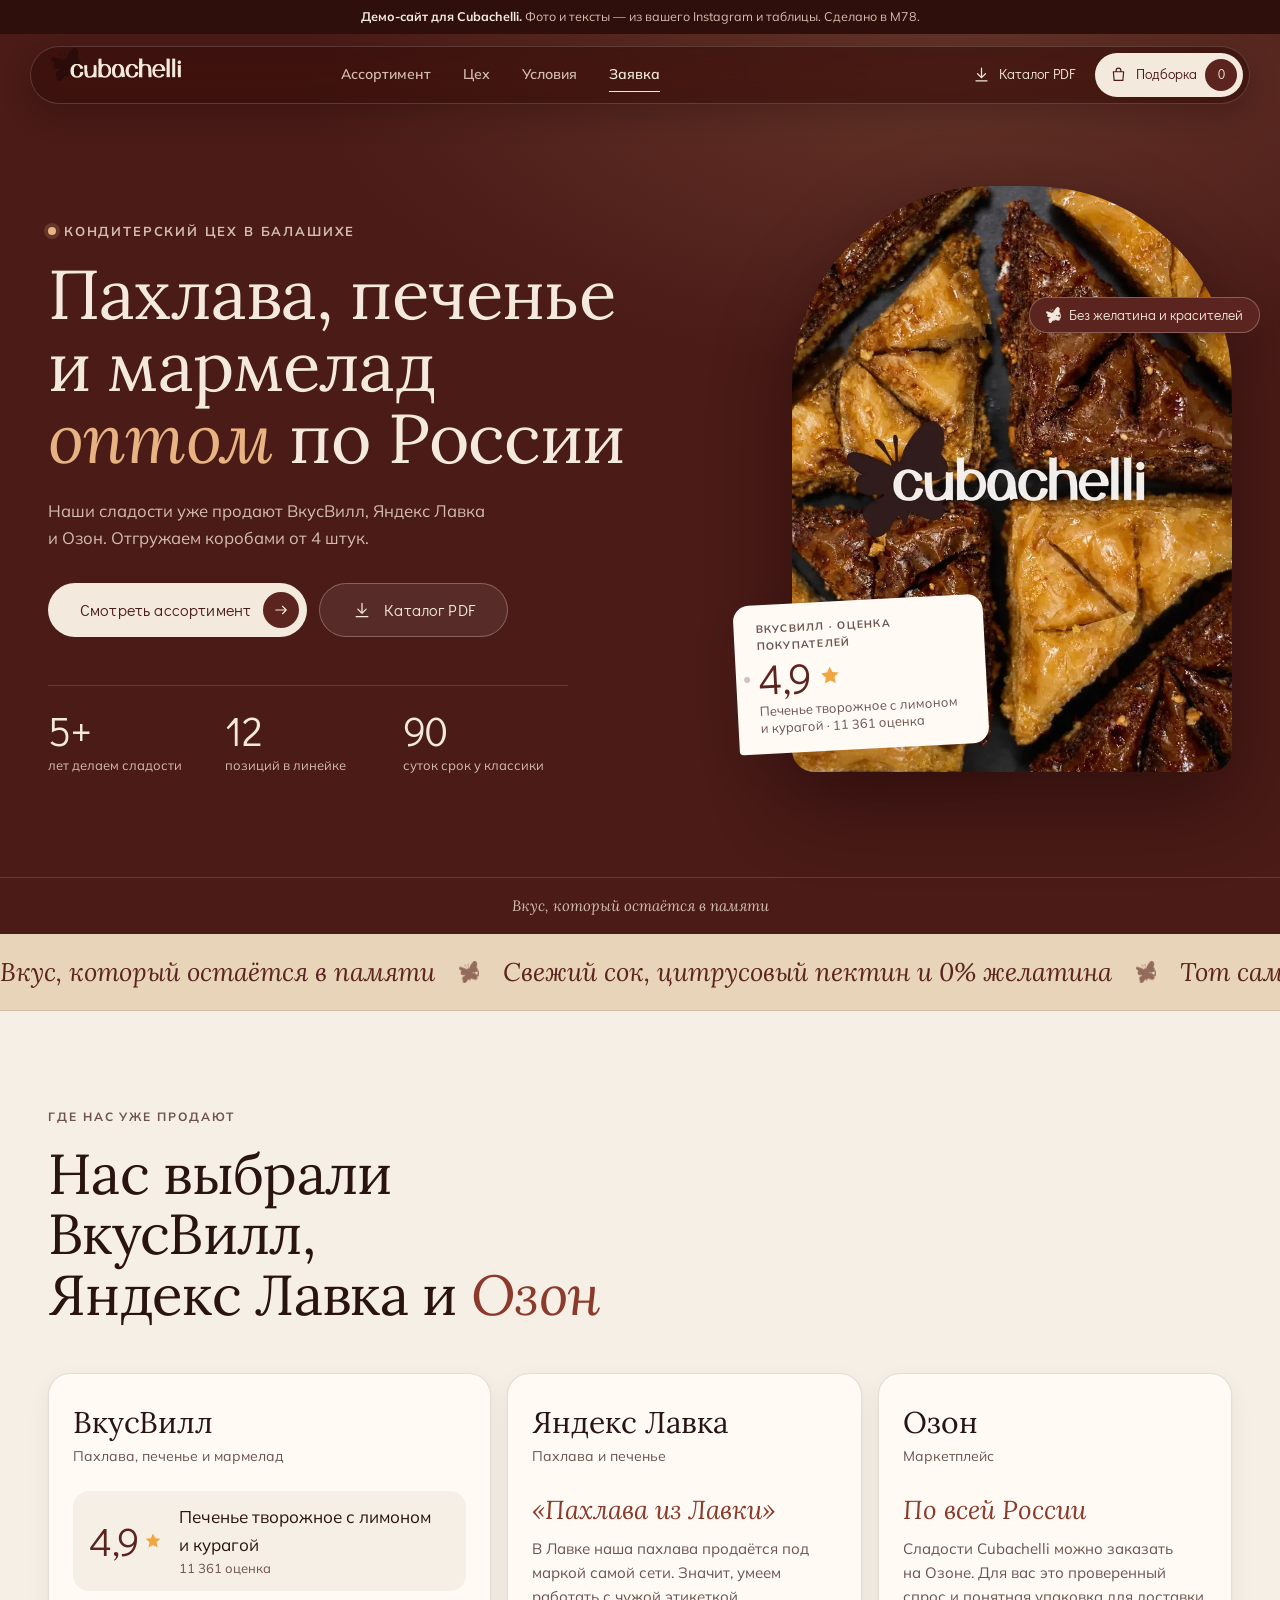
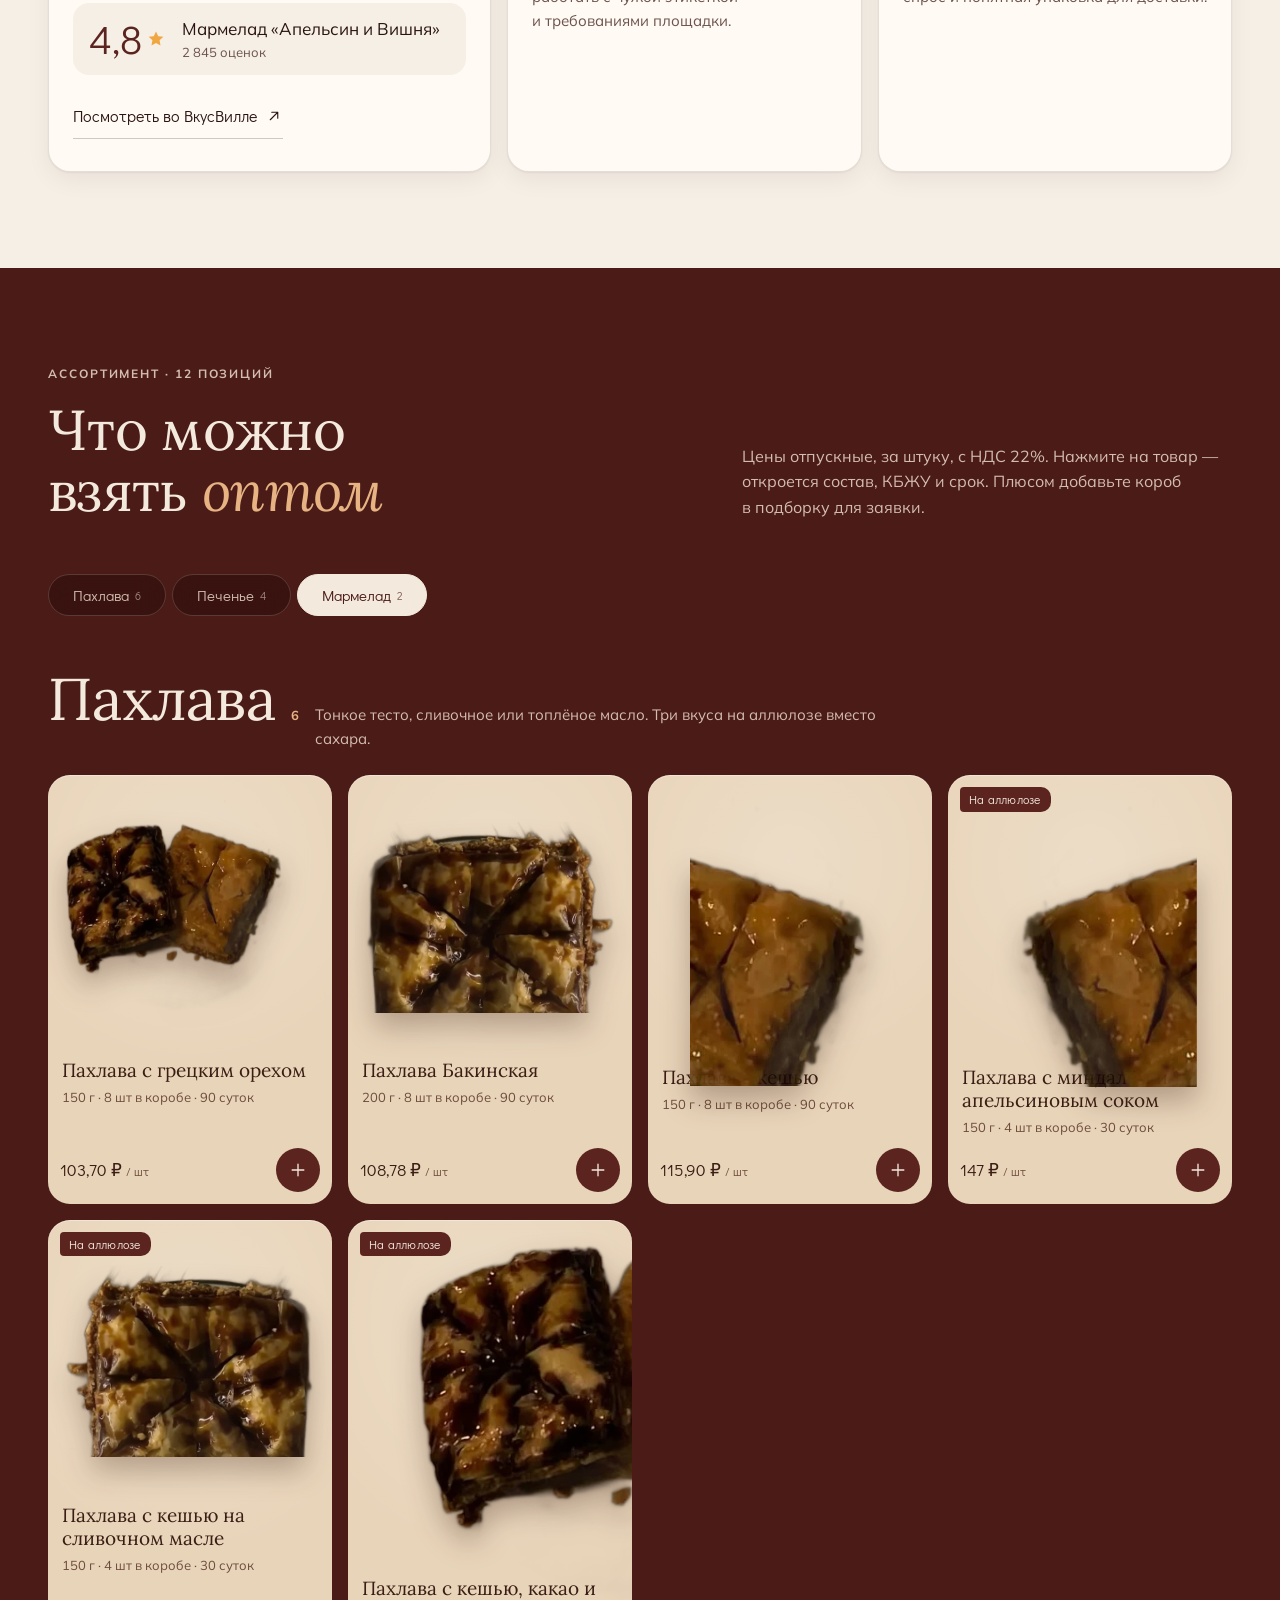
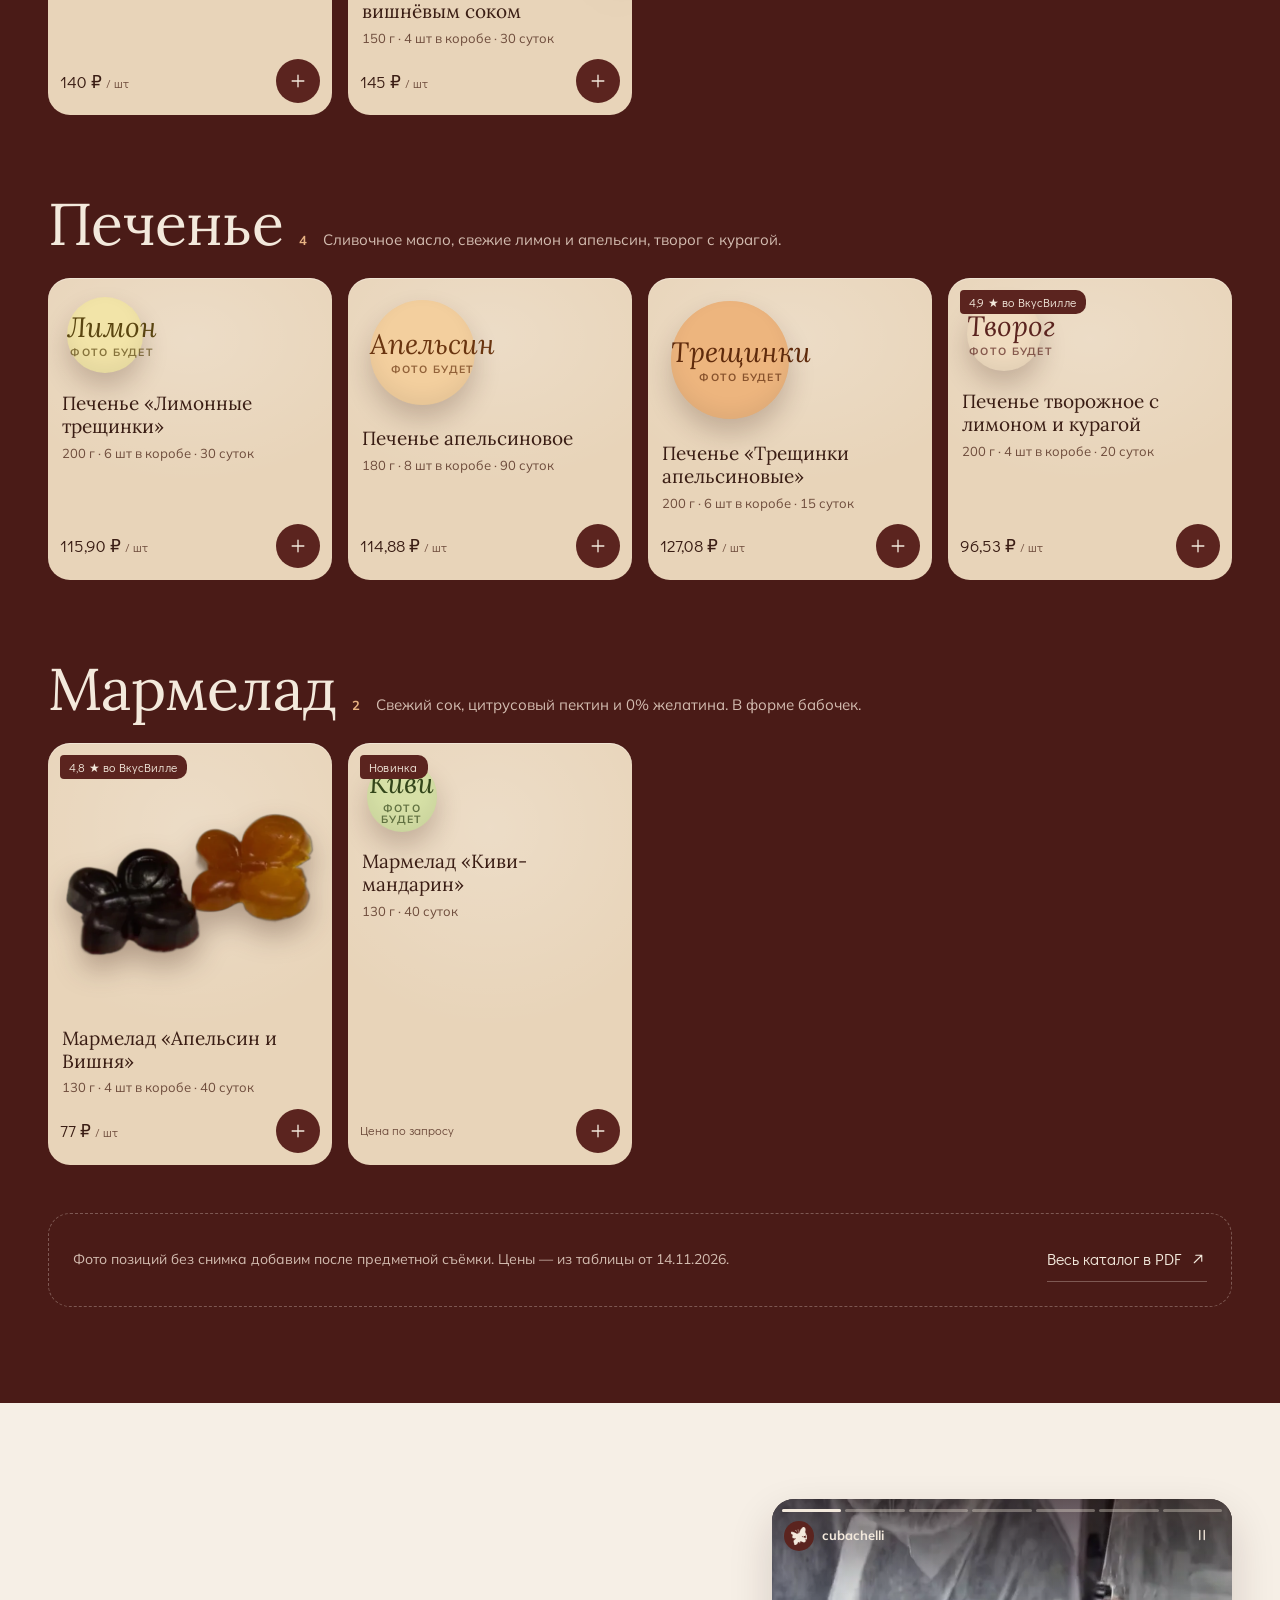
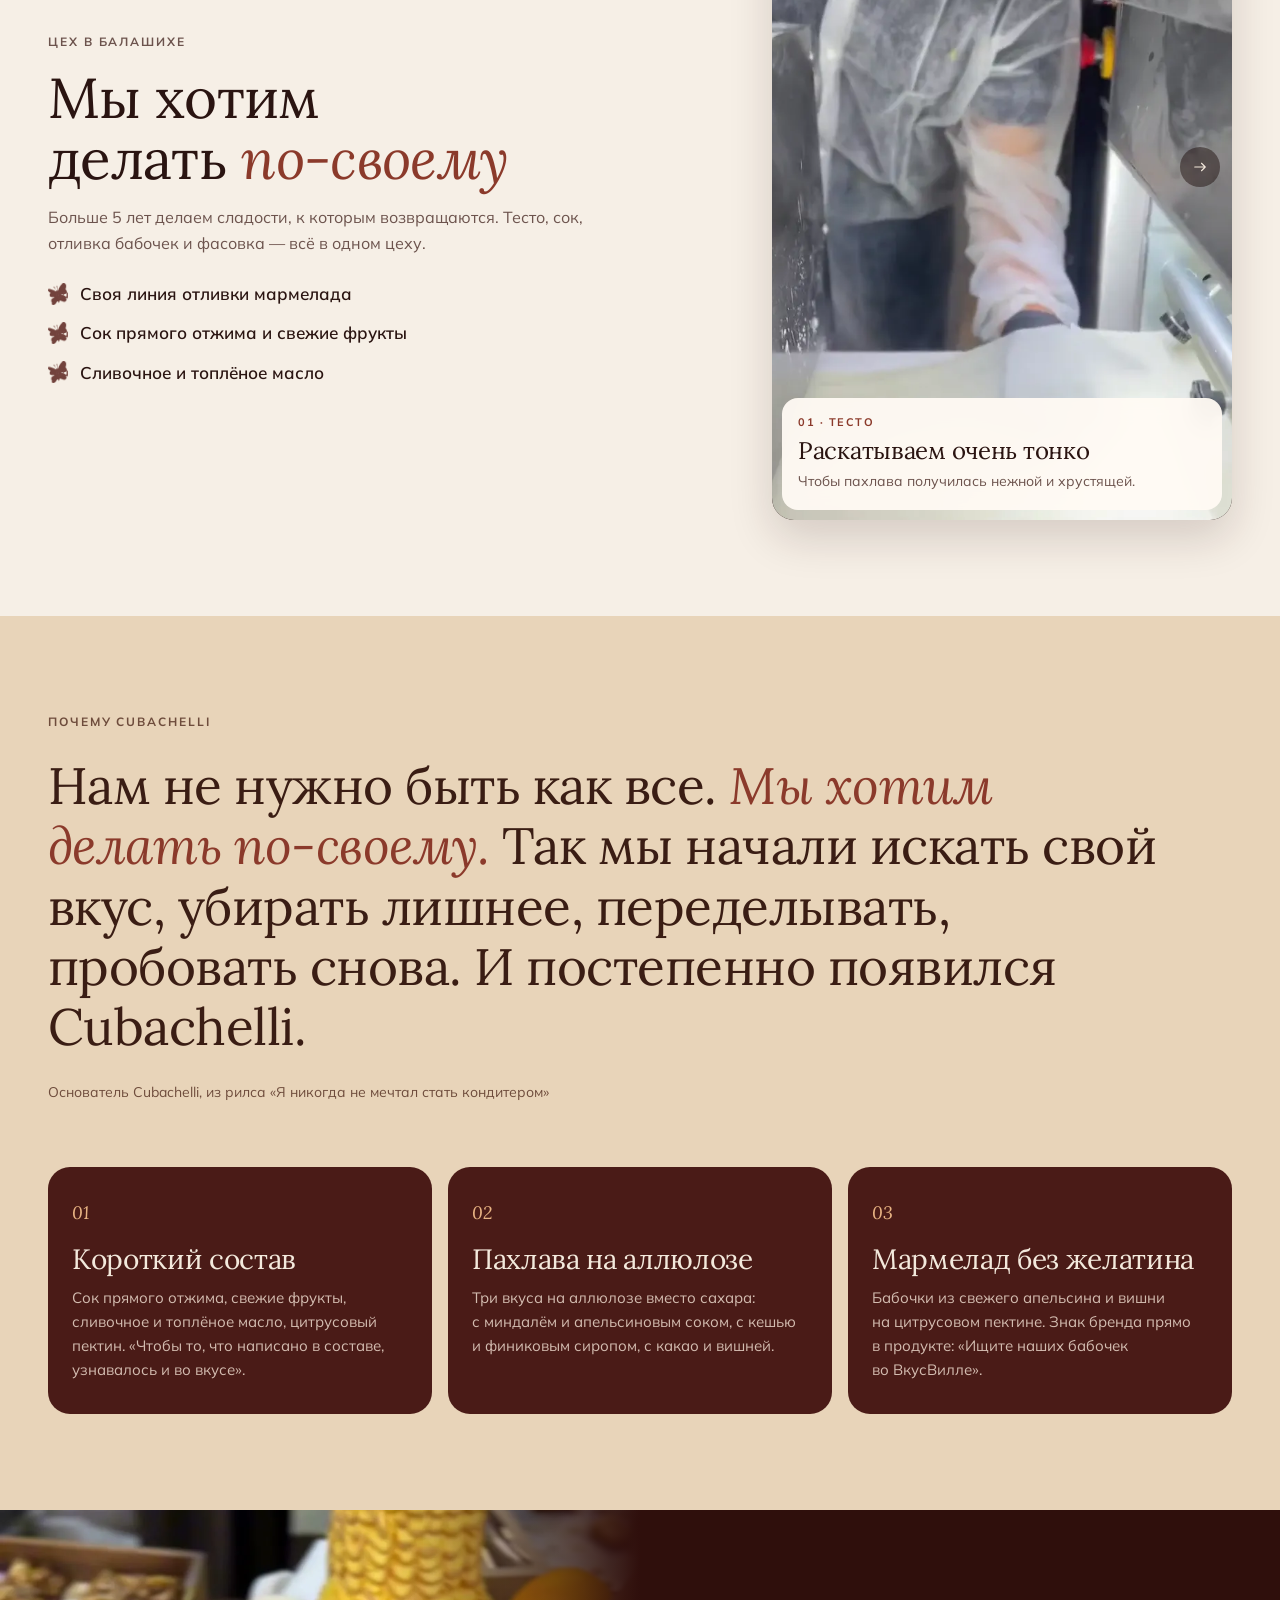
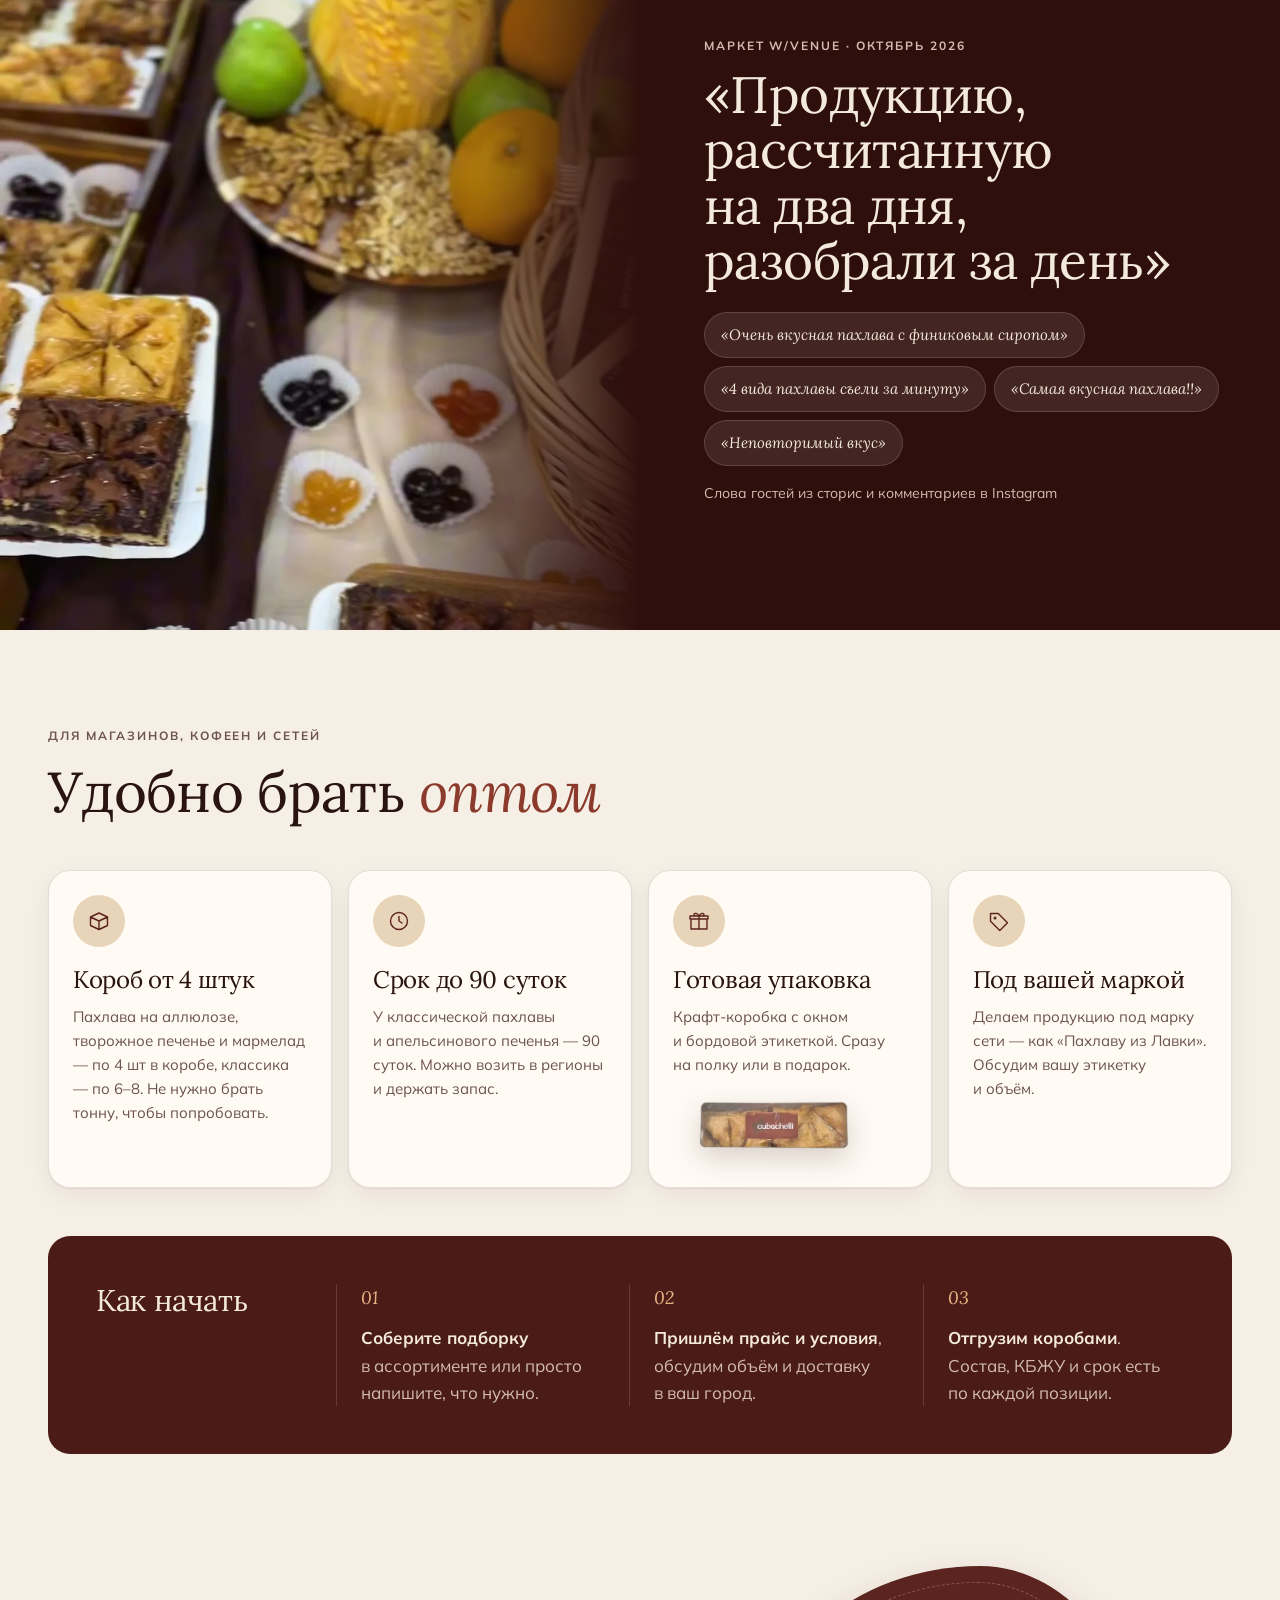
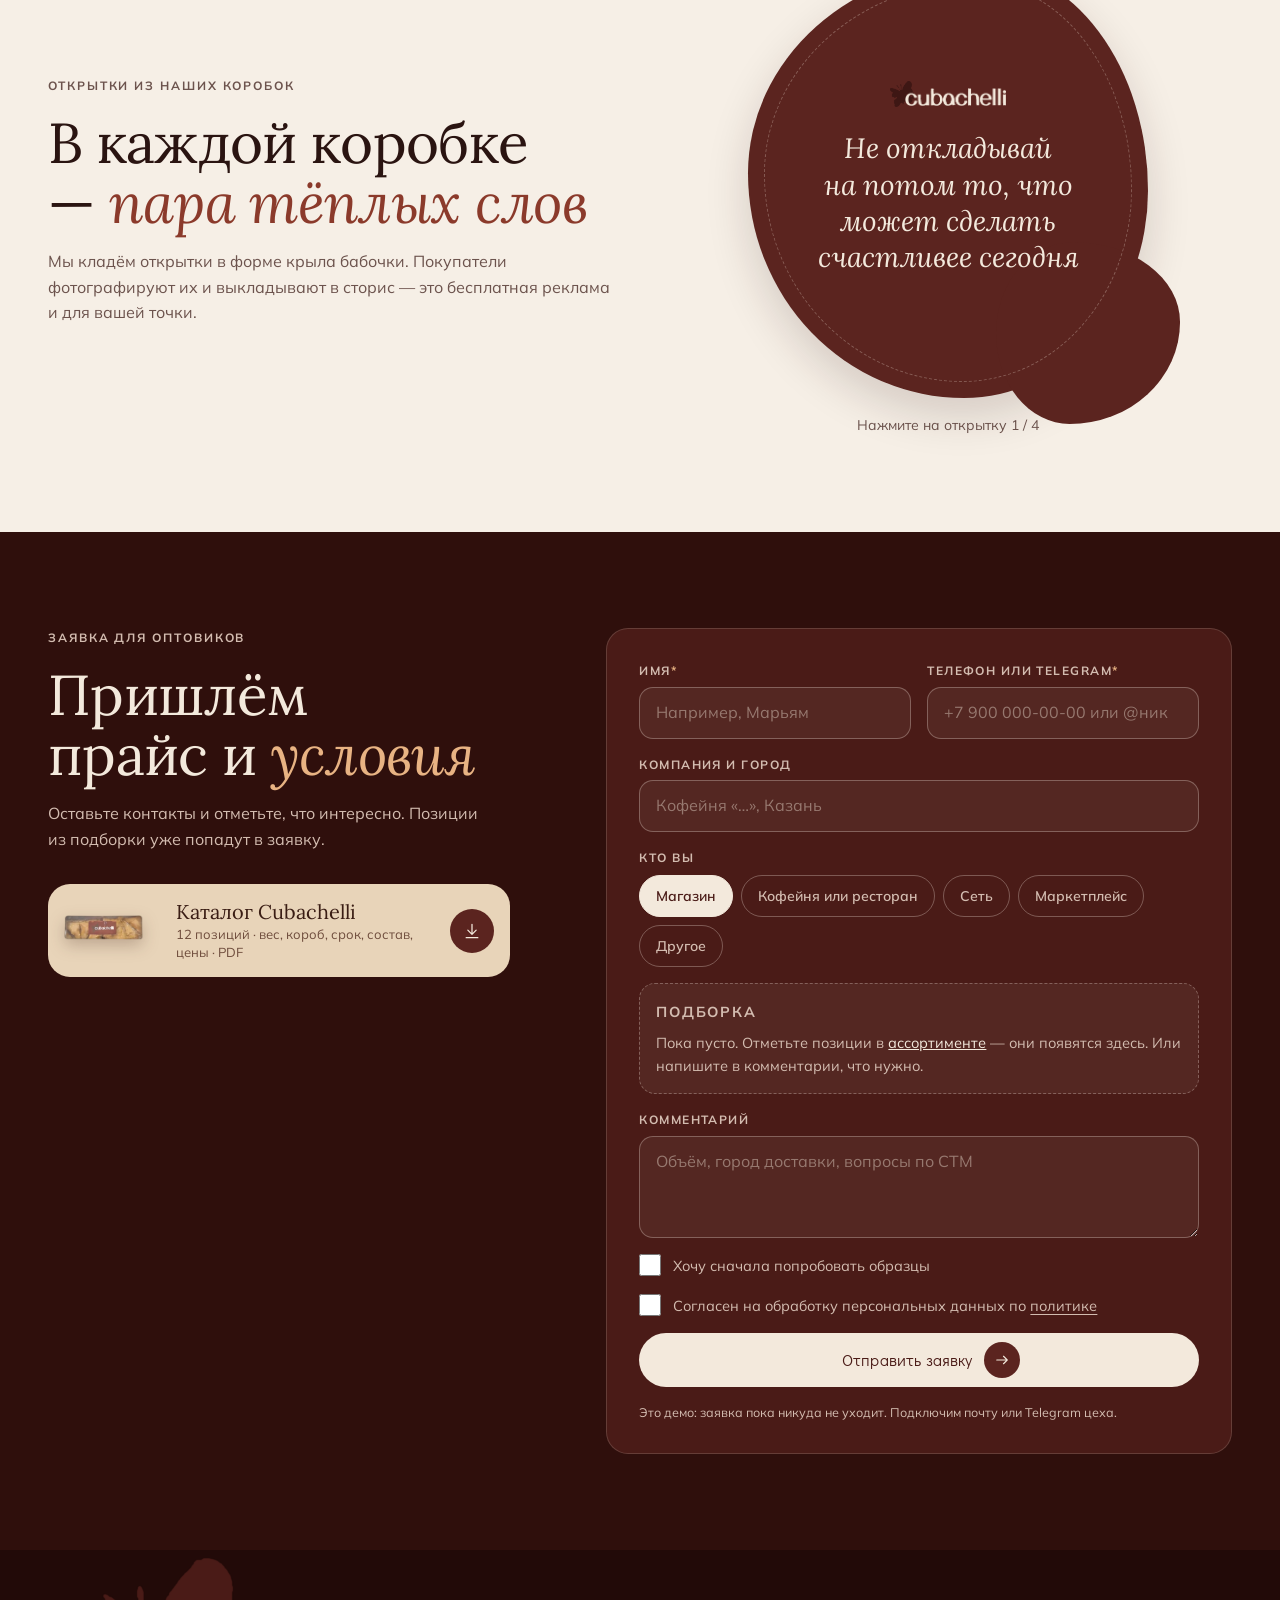
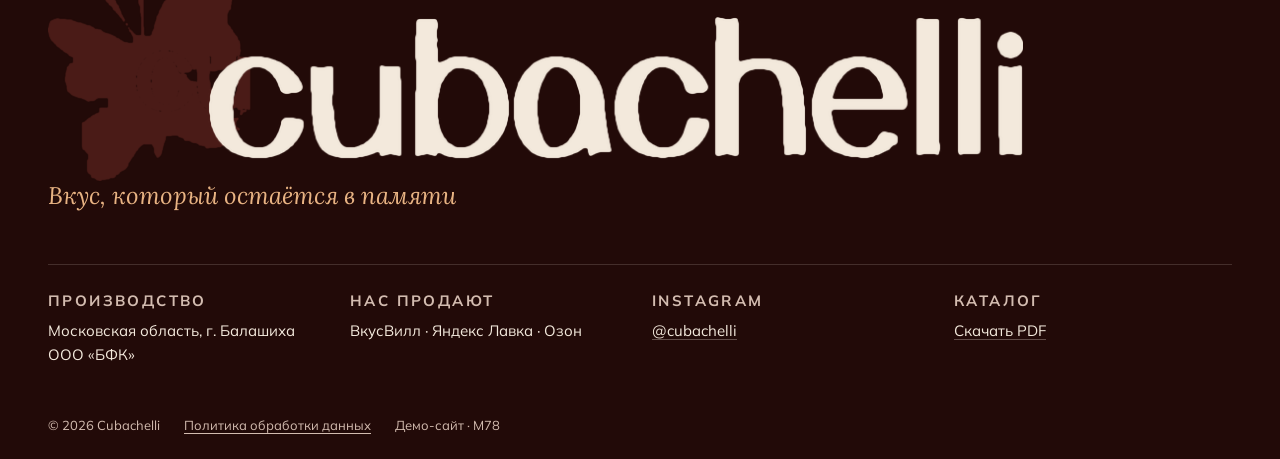
==== commit c5e73fda: "Шрифт под логотип (Didact Gothic) на цифрах, ценах, ярлыках и кнопках Co-Authored-By: Claude Opus 5." ====
--- a/index.html
+++ b/index.html
@@ -22,7 +22,7 @@
 <link rel="preload" href="fonts/lora-cyrillic-400-normal.woff2" as="font" type="font/woff2" crossorigin>
 <link rel="preload" href="fonts/mulish-cyrillic-400-normal.woff2" as="font" type="font/woff2" crossorigin>
 <link rel="preload" as="image" href="img/hero-720.webp" imagesrcset="img/hero-720.webp 720w, img/hero-1000.webp 1000w" imagesizes="(min-width: 1024px) 440px, 88vw">
-<link rel="stylesheet" href="css/style.css?v=1">
+<link rel="stylesheet" href="css/style.css?v=2">
 <script>document.documentElement.classList.add('js')</script>
 <script type="application/ld+json">
 {
--- a/css/style.css
+++ b/css/style.css
@@ -1,6 +1,9 @@
 /* Cubachelli — демо-сайт для оптовиков, версия 3 (с нуля, 23.11.2026).
    Палитра — их бренд: бордо аватара, крем открыток, крафт коробок. Цвет добавляет сам продукт.
-   Шрифты: Lora (заголовки, курсив-акцент — как каллиграфическое слово в их постах) + Mulish (текст). */
+   Шрифты: Lora (заголовки, курсив-акцент — как каллиграфическое слово в их постах) + Mulish (текст)
+   + Didact Gothic (цифры, цены, ярлыки, кнопки — круглая «а» в один этаж, как в их логотипе). */
+@font-face{font-family:'Didact Gothic';font-style:normal;font-weight:400;font-display:swap;src:url(../fonts/didact-gothic-cyrillic-400-normal.woff2) format('woff2');unicode-range:U+0301,U+0400-045F,U+0490-0491,U+04B0-04B1,U+2116}
+@font-face{font-family:'Didact Gothic';font-style:normal;font-weight:400;font-display:swap;src:url(../fonts/didact-gothic-latin-400-normal.woff2) format('woff2');unicode-range:U+0000-00FF,U+0131,U+0152-0153,U+02BB-02BC,U+02C6,U+02DA,U+02DC,U+0304,U+0308,U+0329,U+2000-206F,U+20AC,U+2122,U+2191,U+2193,U+2212,U+2215,U+FEFF,U+FFFD}
 
 /* ——— Шрифты ——— */
 @font-face{font-family:'Lora';font-style:normal;font-weight:400;font-display:swap;src:url(../fonts/lora-cyrillic-400-normal.woff2) format('woff2');unicode-range:U+0301,U+0400-045F,U+0490-0491,U+04B0-04B1,U+2116}
@@ -50,6 +53,7 @@
 
   --f-display:'Lora',Georgia,'Times New Roman',serif;
   --f-text:'Mulish',system-ui,-apple-system,'Segoe UI',Roboto,sans-serif;
+  --f-accent:'Didact Gothic','Mulish',system-ui,sans-serif;
   --t-hero:clamp(40px,5.4vw,78px);
   --t-h2:clamp(34px,4.4vw,62px);
   --t-body:16px;
@@ -574,6 +578,23 @@
 .js .reveal{opacity:0;transform:translateY(24px);transition:opacity .7s var(--e),transform .8s var(--e-out)}
 .js .reveal.is-in{opacity:1;transform:none}
 
+/* ——— Шрифт под логотип: цифры, цены, ярлыки, кнопки и вкладки ———
+   У Didact Gothic одно начертание, поэтому жирность не подделываем. */
+.hero__facts b,.pricetag__num,.rate b,.pcard__price,.pcard__tag,.chip,
+.btn,.tab,.bagbtn,.hdr__pdf,.lnk,.fab,.total b,.bi__sum,.spec dd,.add .n,.qty span{font-family:var(--f-accent);font-weight:400;font-synthesis:none}
+.btn{font-size:16px;letter-spacing:.01em}
+.tab{font-size:15px}
+.pcard__price{font-size:17px}
+.pcard__price small{font-size:12.5px}
+.pcard__tag{font-size:12px;letter-spacing:.02em}
+.chip{font-size:14px}
+.lnk{font-size:16px}
+.fab{font-size:16px}
+.total b{font-size:26px}
+.hero__facts b{font-size:clamp(32px,3.2vw,46px);letter-spacing:-.01em}
+.pricetag__num{font-size:42px}
+.rate b{font-size:40px}
+
 /* ——— Меньше движения ——— */
 @media (prefers-reduced-motion:reduce){
   html{scroll-behavior:auto}
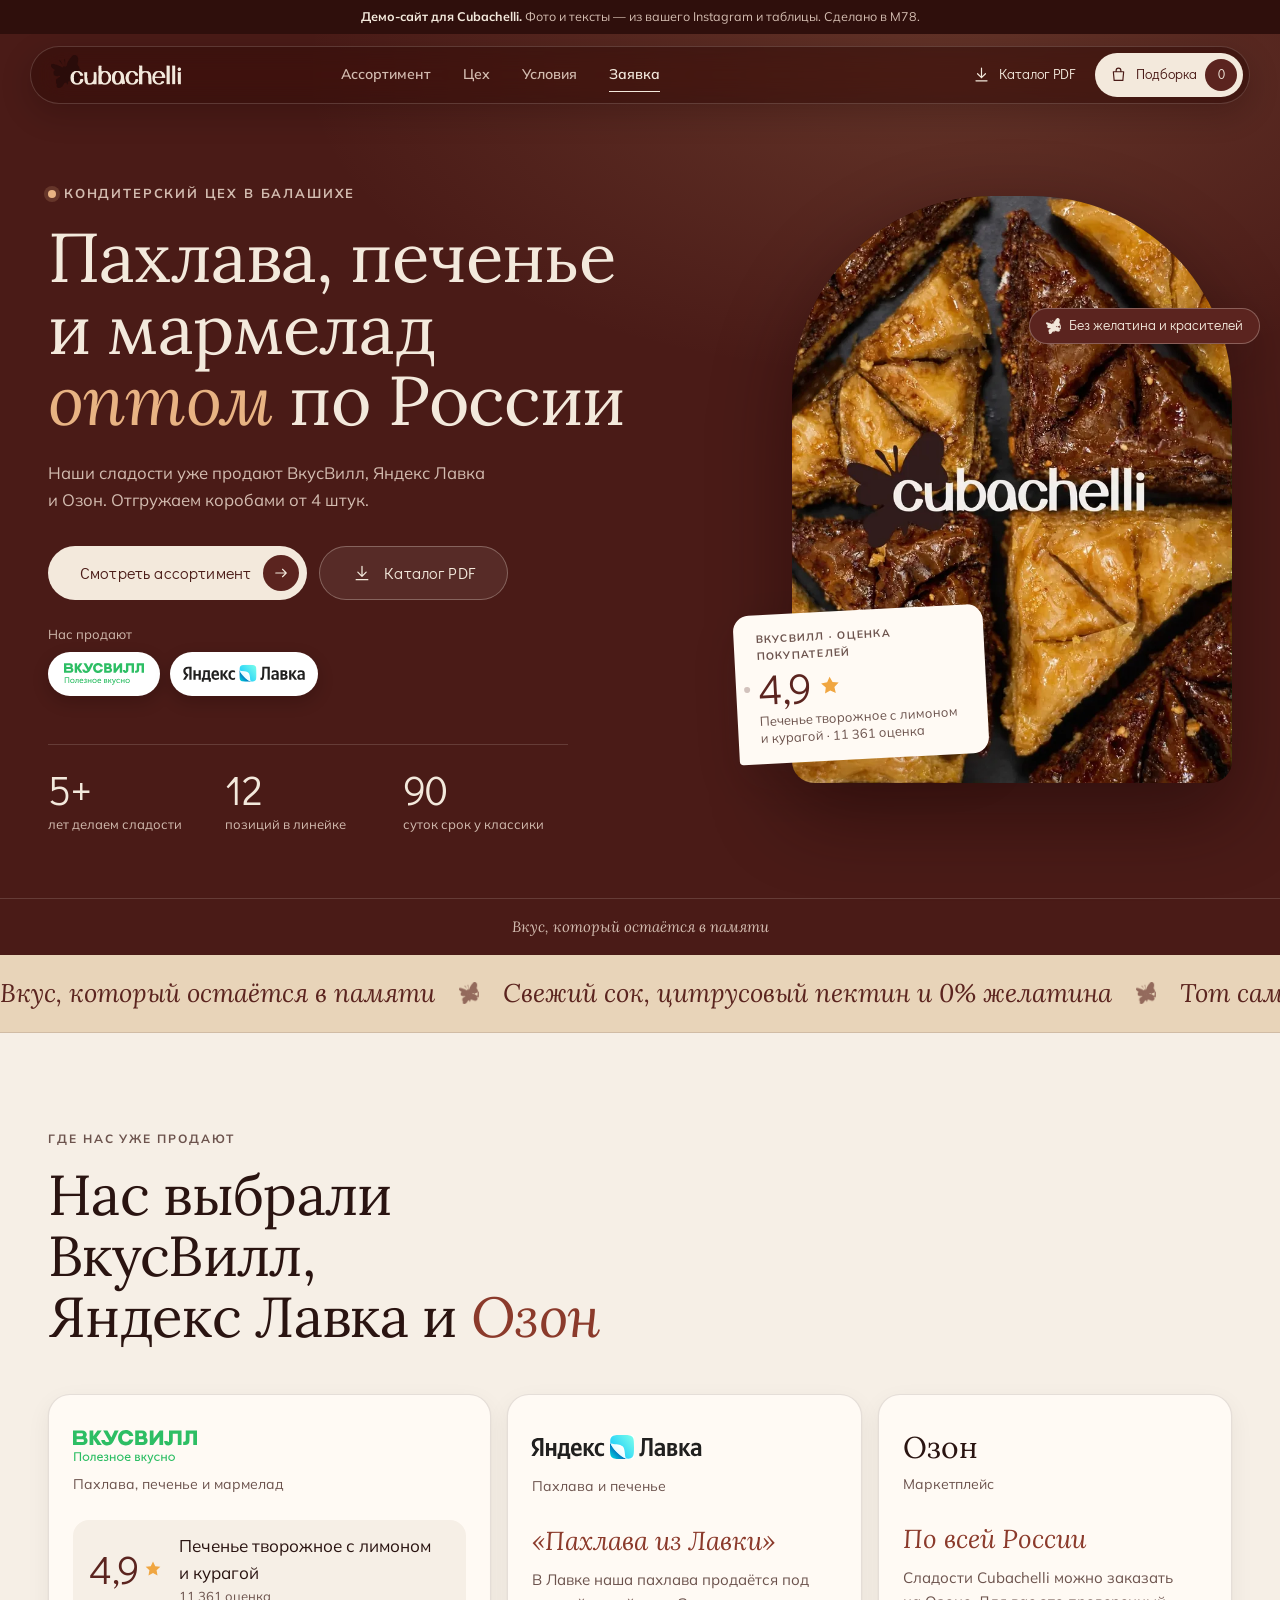
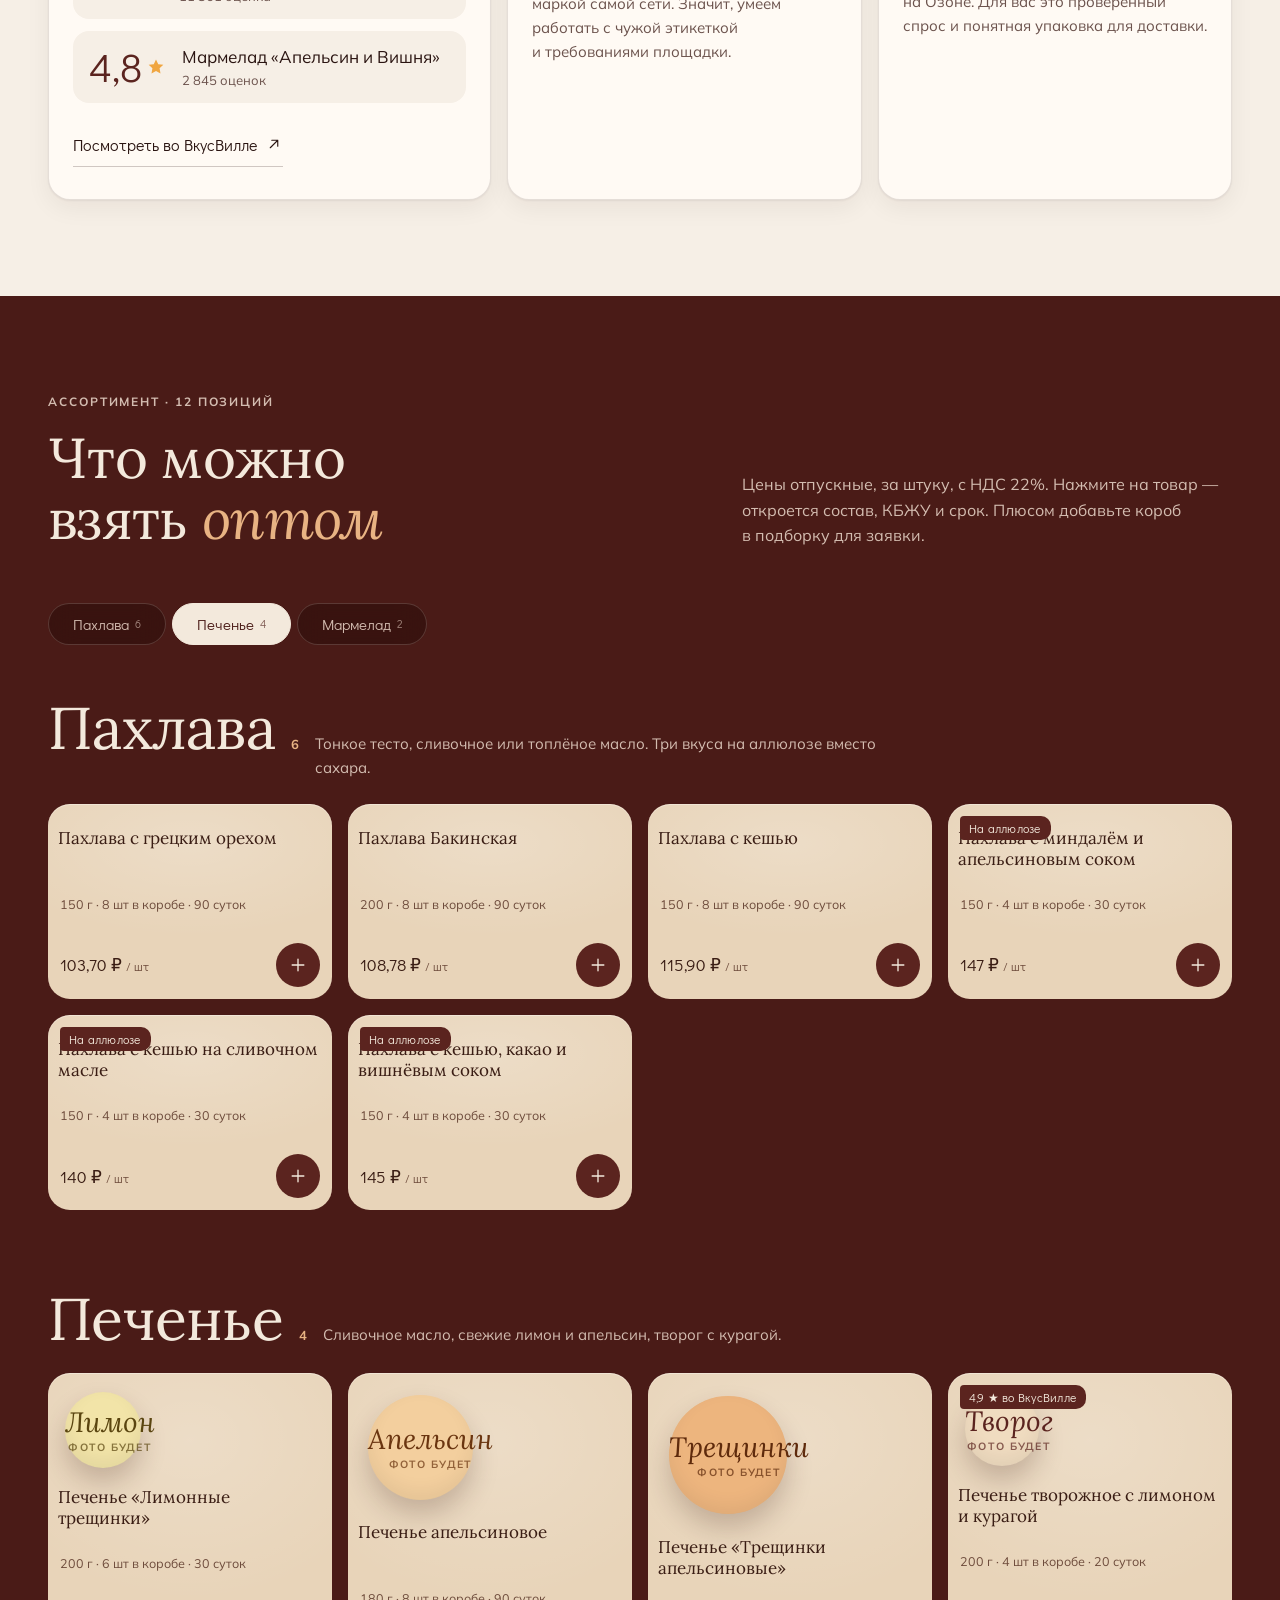
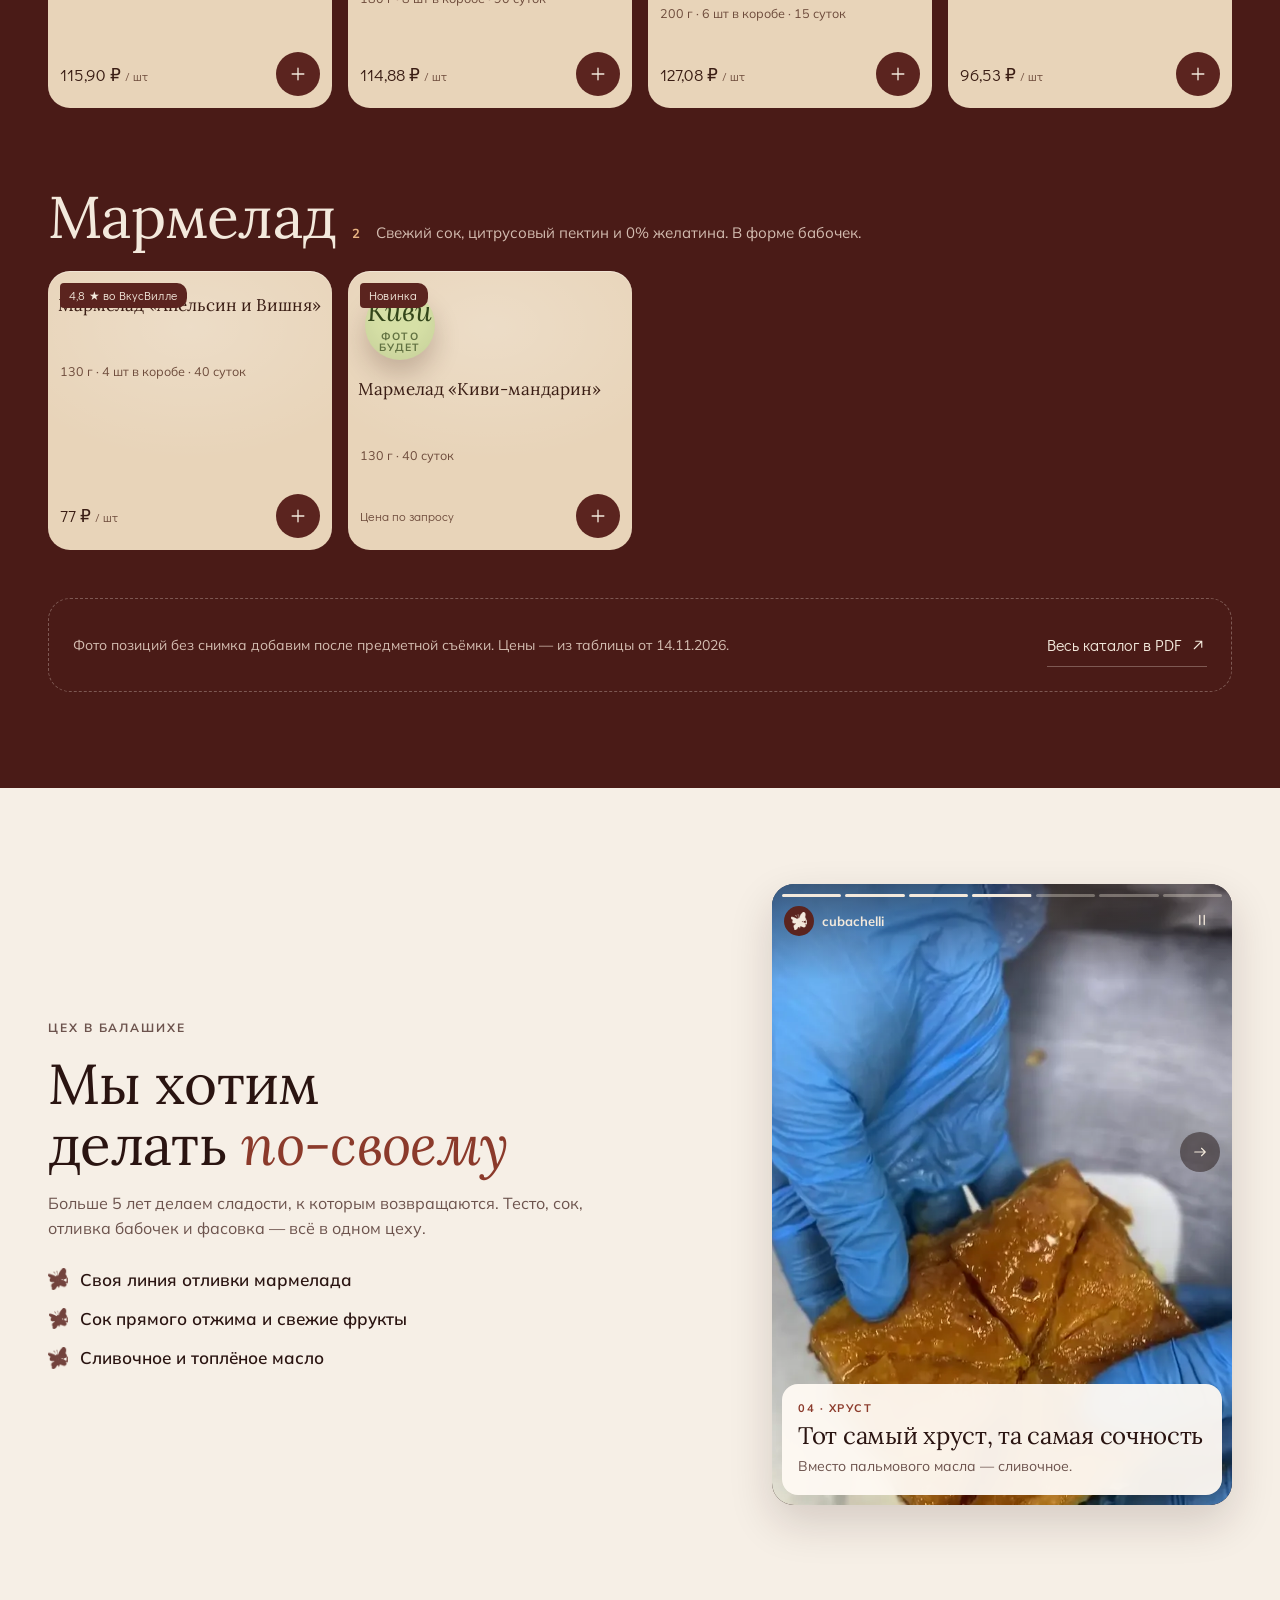
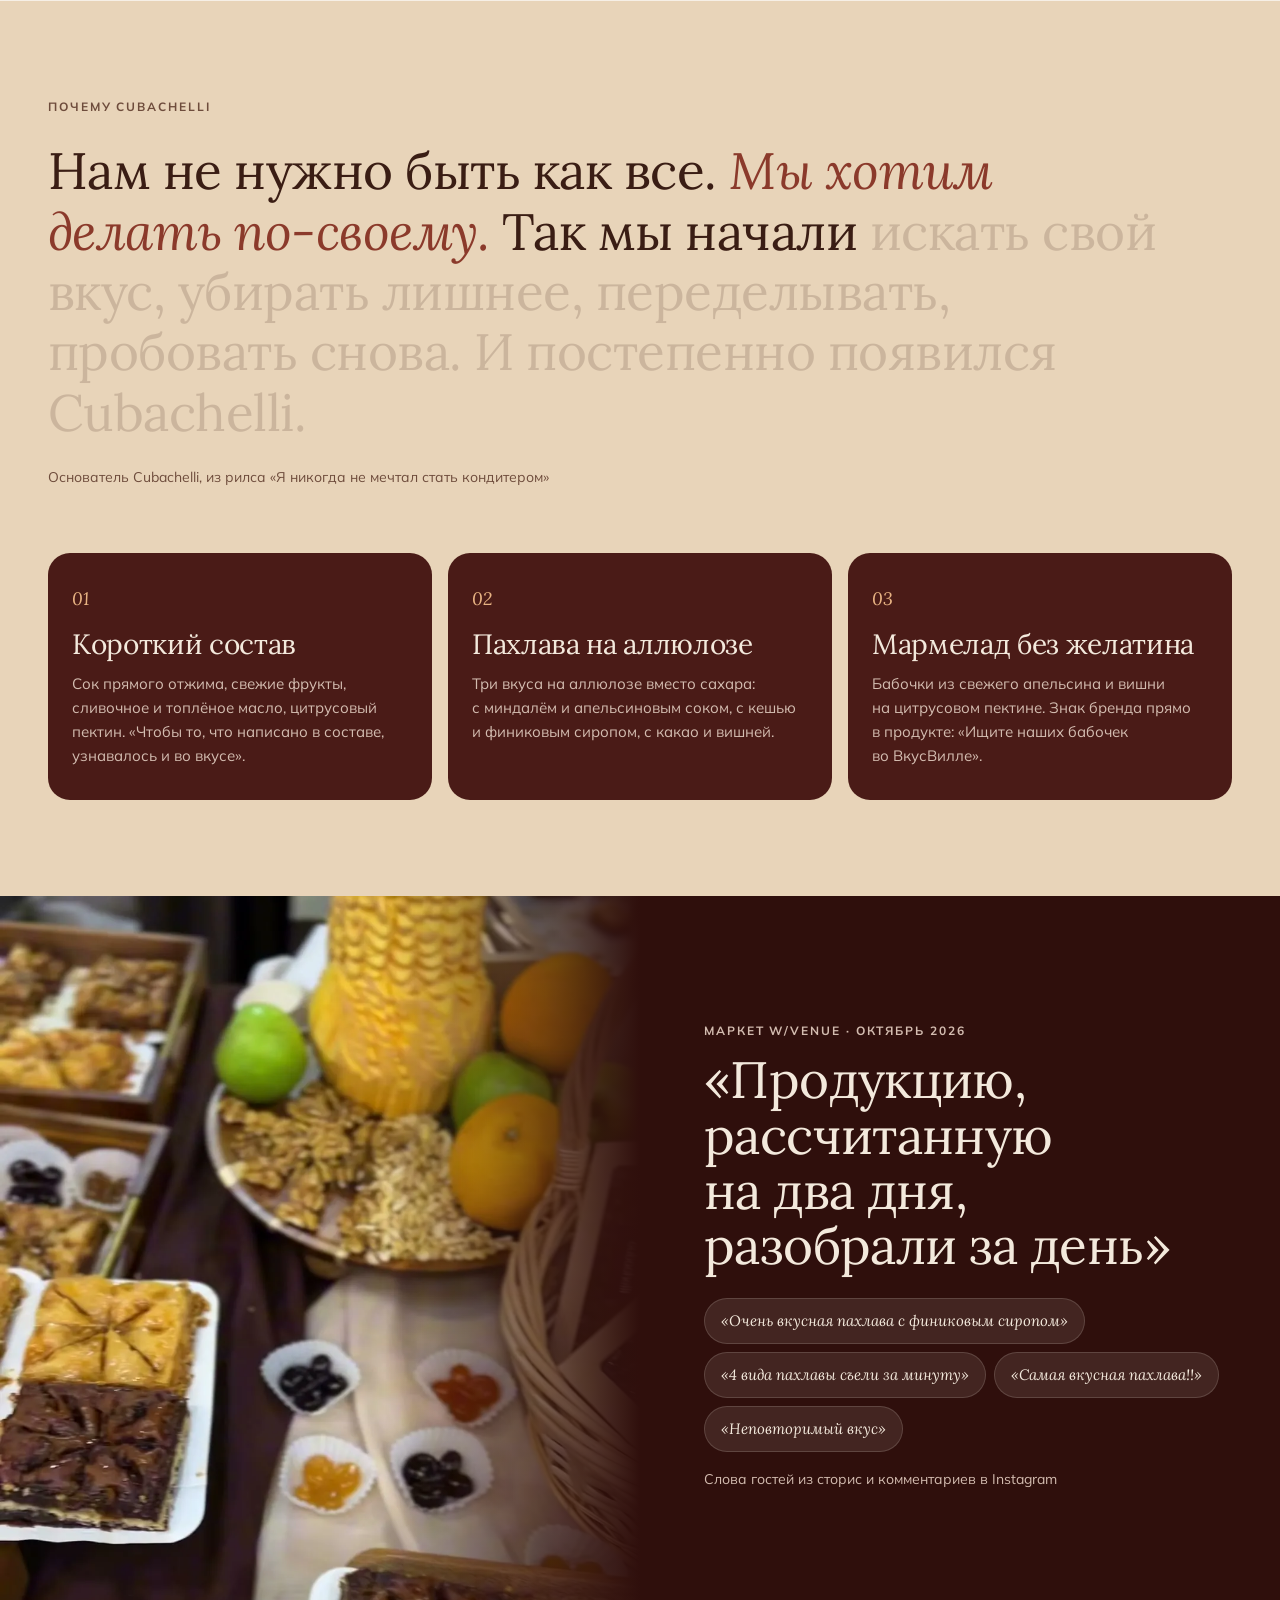
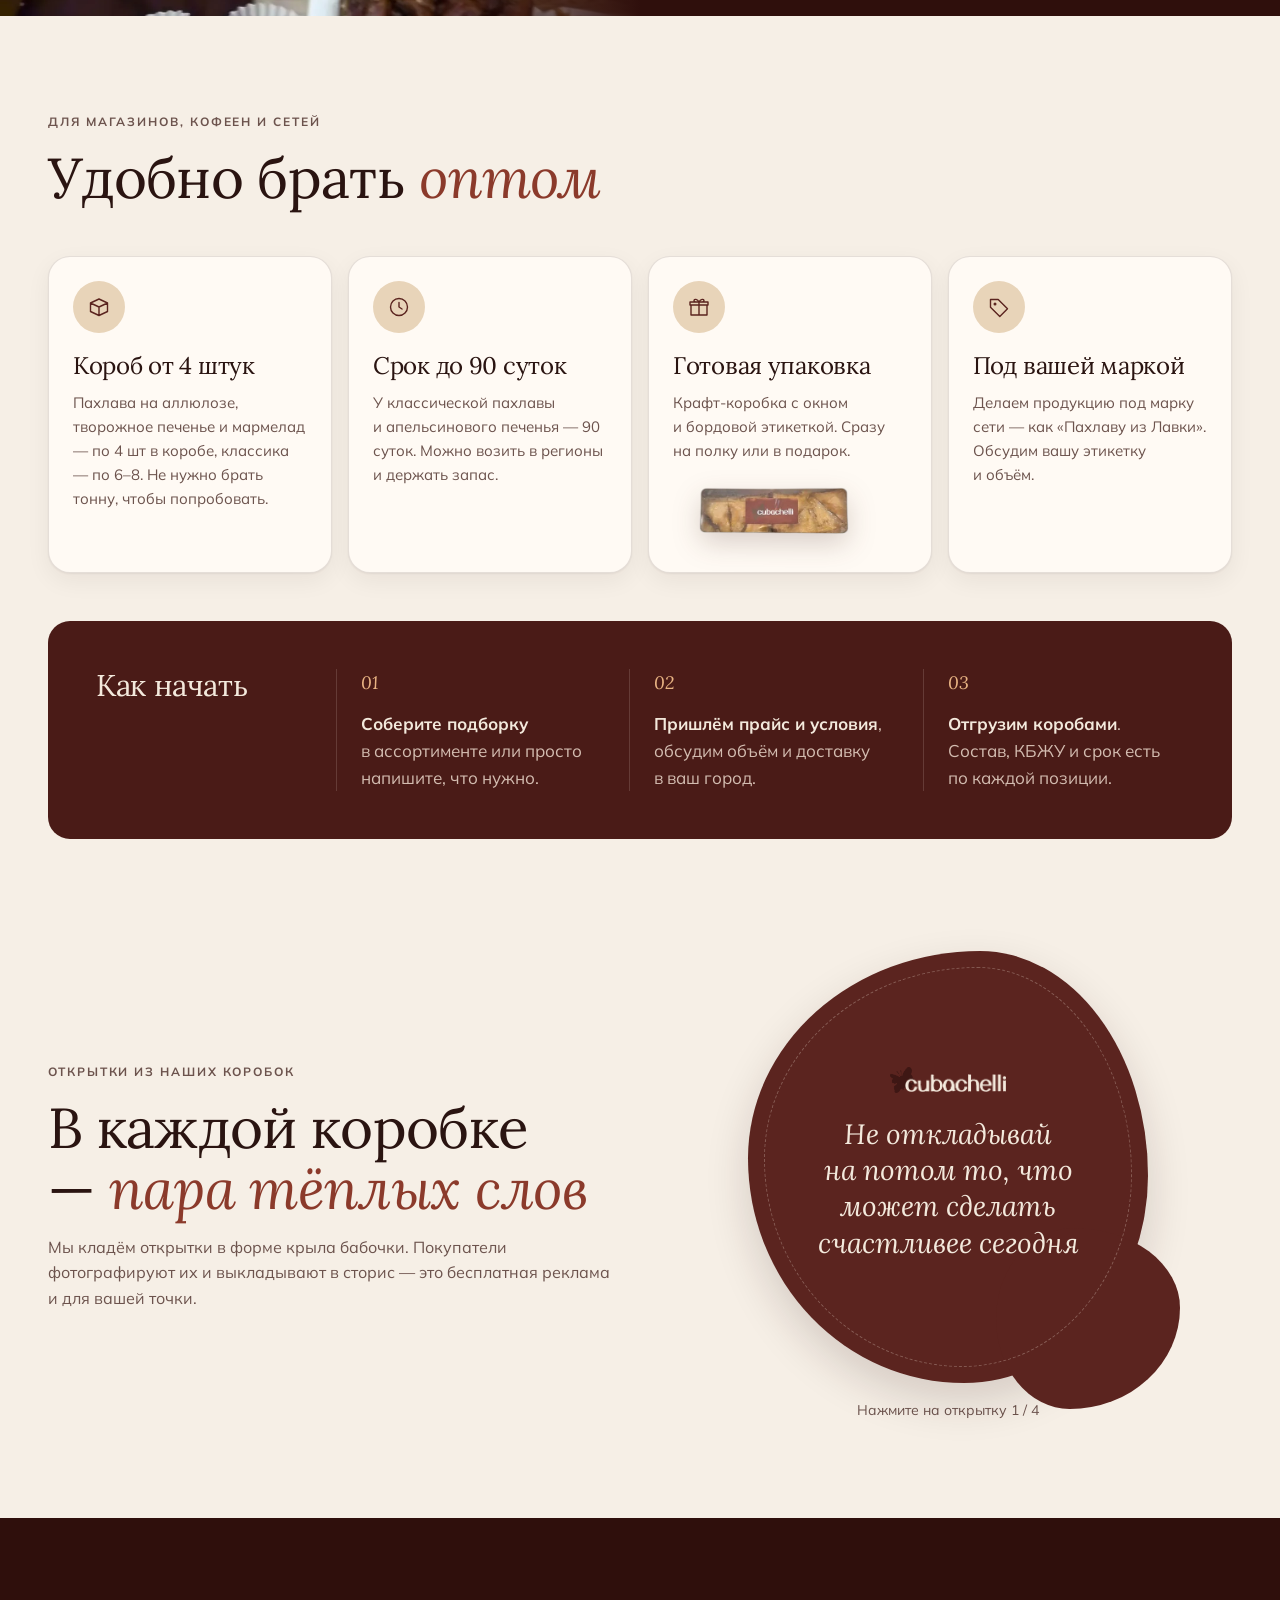
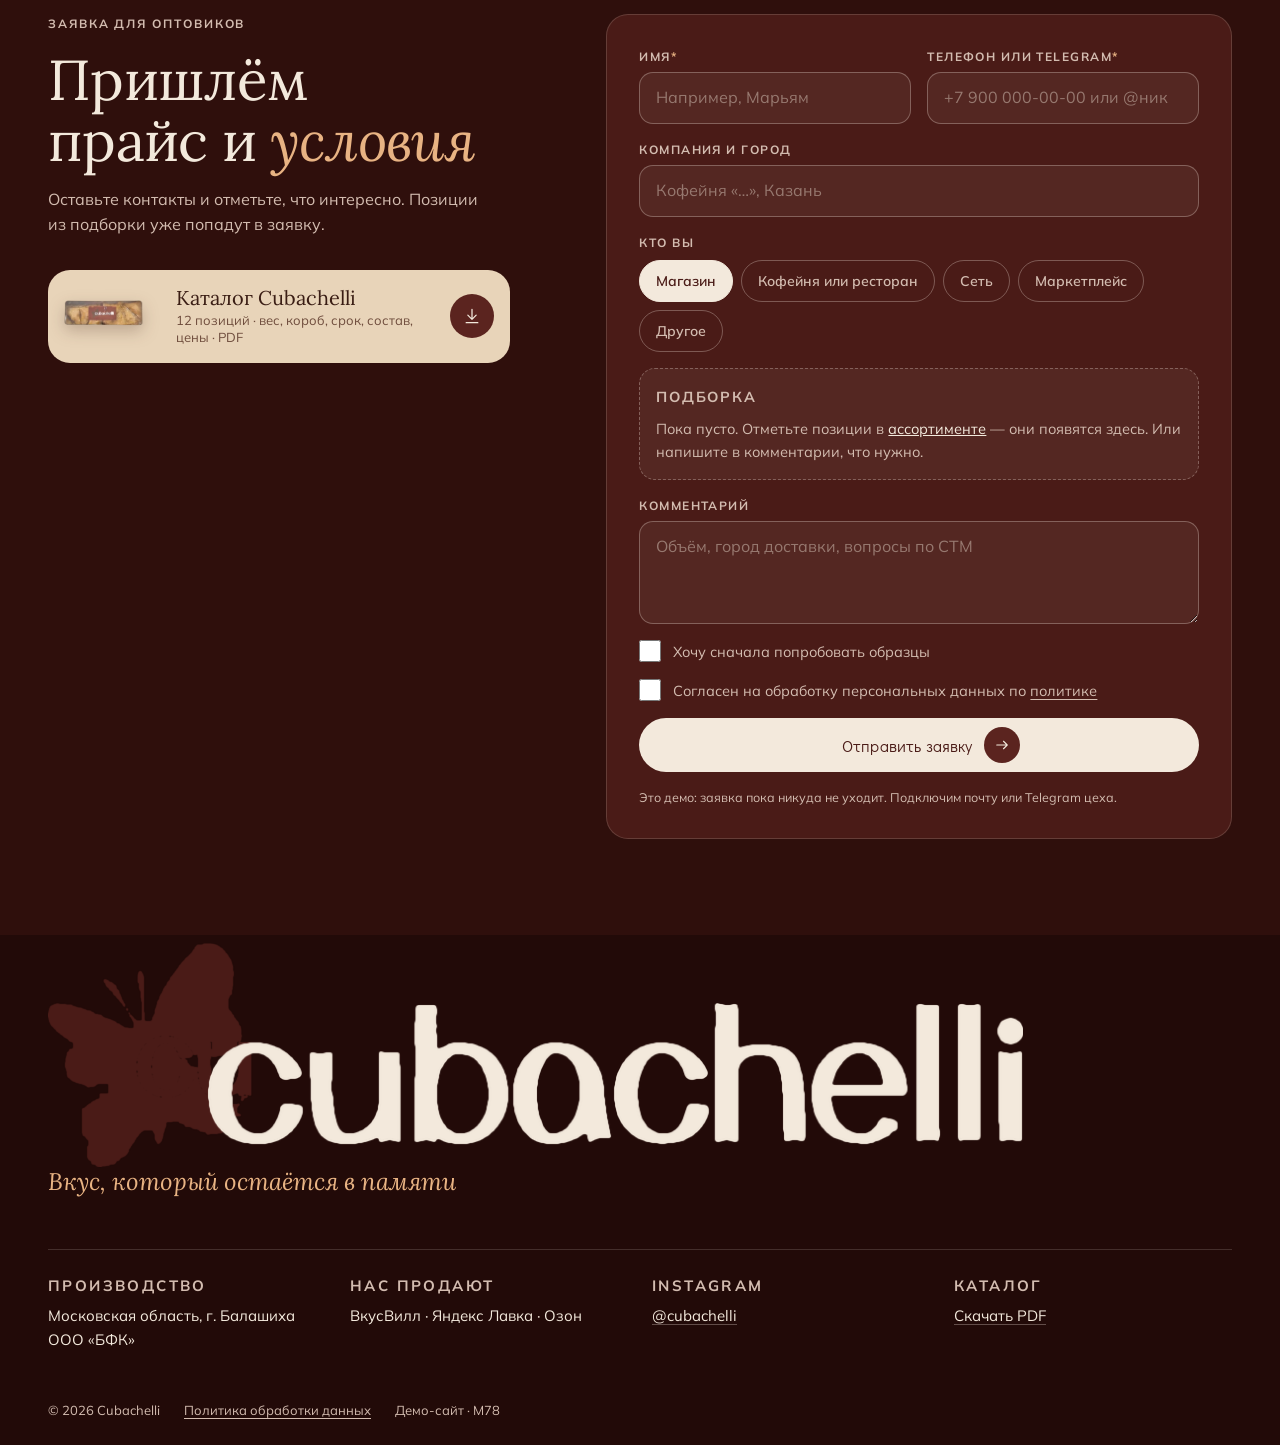
==== commit 9f9f2905: "Телефон: страница не уезжает вбок, логотип по центру шапки, карточки одной высоты; значки ВкусВилла " ====
--- a/index.html
+++ b/index.html
@@ -22,7 +22,7 @@
 <link rel="preload" href="fonts/lora-cyrillic-400-normal.woff2" as="font" type="font/woff2" crossorigin>
 <link rel="preload" href="fonts/mulish-cyrillic-400-normal.woff2" as="font" type="font/woff2" crossorigin>
 <link rel="preload" as="image" href="img/hero-720.webp" imagesrcset="img/hero-720.webp 720w, img/hero-1000.webp 1000w" imagesizes="(min-width: 1024px) 440px, 88vw">
-<link rel="stylesheet" href="css/style.css?v=2">
+<link rel="stylesheet" href="css/style.css?v=5">
 <script>document.documentElement.classList.add('js')</script>
 <script type="application/ld+json">
 {
@@ -111,6 +111,11 @@
           <a class="btn btn--cream" href="#assortiment">Смотреть ассортимент<span class="btn__ico"><svg><use href="#i-arrow"/></svg></span></a>
           <a class="btn btn--glass" href="catalog.html" target="_blank" rel="noopener"><svg><use href="#i-down"/></svg>Каталог PDF</a>
         </div>
+        <div class="hero__shops">
+          <span class="hero__shops-t">Нас продают</span>
+          <a class="shopbadge" href="https://vkusvill.ru/goods/pechene-tvorozhnoe-s-limonom-i-kuragoy-88740/" target="_blank" rel="noopener"><img src="img/logo-vkusvill.svg" alt="ВкусВилл" width="120" height="33"></a>
+          <span class="shopbadge shopbadge--lavka"><img src="img/logo-lavka.svg" alt="Яндекс Лавка" width="173" height="42"></span>
+        </div>
         <ul class="hero__facts">
           <li><b>5+</b><span>лет делаем сладости</span></li>
           <li><b>12</b><span>позиций в&nbsp;линейке</span></li>
@@ -155,7 +160,7 @@
       </div>
       <div class="stores__grid">
         <article class="store store--vv reveal">
-          <p class="store__name">ВкусВилл</p>
+          <p class="store__name"><img src="img/logo-vkusvill.svg" alt="ВкусВилл" width="120" height="33" loading="lazy"></p>
           <p class="store__what">Пахлава, печенье и мармелад</p>
           <ul class="store__rates">
             <li><span class="rate"><b>4,9</b><svg><use href="#i-star"/></svg></span><span>Печенье творожное с&nbsp;лимоном и&nbsp;курагой<small>11&nbsp;361 оценка</small></span></li>
@@ -164,7 +169,7 @@
           <a class="lnk" href="https://vkusvill.ru/goods/marmelad-apelsin-i-vishnya-112601/" target="_blank" rel="noopener">Посмотреть во ВкусВилле<svg><use href="#i-arrow-ne"/></svg></a>
         </article>
         <article class="store reveal">
-          <p class="store__name">Яндекс Лавка</p>
+          <p class="store__name store__name--lavka"><img src="img/logo-lavka.svg" alt="Яндекс Лавка" width="173" height="42" loading="lazy"></p>
           <p class="store__what">Пахлава и печенье</p>
           <p class="store__big">«Пахлава из&nbsp;Лавки»</p>
           <p class="store__txt">В Лавке наша пахлава продаётся под маркой самой сети. Значит, умеем работать с&nbsp;чужой этикеткой и&nbsp;требованиями площадки.</p>
--- a/css/style.css
+++ b/css/style.css
@@ -67,7 +67,7 @@
 
 /* ——— База ——— */
 *,*::before,*::after{box-sizing:border-box}
-html{-webkit-text-size-adjust:100%;scroll-behavior:smooth;scroll-padding-top:calc(var(--hdr-h) + 56px)}
+html{-webkit-text-size-adjust:100%;overflow-x:hidden;scroll-behavior:smooth;scroll-padding-top:calc(var(--hdr-h) + 56px)}
 body{margin:0;background:var(--cream);color:var(--ink);font-family:var(--f-text);font-size:var(--t-body);line-height:1.6;-webkit-font-smoothing:antialiased;text-rendering:optimizeLegibility;overflow-x:clip}
 img,video{display:block;max-width:100%;height:auto}
 a{color:inherit}
@@ -124,7 +124,7 @@
 /* ——— Шапка-капсула ——— */
 .hdr{position:sticky;top:0;z-index:40;height:0}
 .hdr__pill{position:relative;top:12px;display:flex;align-items:center;gap:var(--s5);width:calc(100% - 2 * var(--s3));max-width:1220px;height:58px;margin:0 auto;padding:0 6px 0 20px;border-radius:var(--r-pill);background:var(--glass);border:1px solid var(--glass-line);color:var(--on-bordo);-webkit-backdrop-filter:blur(18px) saturate(1.4);backdrop-filter:blur(18px) saturate(1.4);box-shadow:0 10px 30px rgba(20,5,4,.22)}
-.hdr__logo{display:block;color:var(--on-bordo);text-decoration:none}
+.hdr__logo{display:flex;align-items:center;height:100%;color:var(--on-bordo);text-decoration:none}
 .hdr__logo .logo{height:20px}
 .hdr__nav{display:none;gap:var(--s6);margin:0 auto}
 .hdr__nav a{position:relative;font-size:14px;font-weight:600;text-decoration:none;color:var(--on-bordo-muted);transition:color .15s var(--e)}
@@ -185,6 +185,14 @@
 .hero__title em{color:var(--caramel)}
 .hero__lead{margin-top:var(--s5);max-width:30em;color:var(--on-bordo-muted);font-size:clamp(16px,1.3vw,19px)}
 .hero__btns{display:flex;flex-wrap:wrap;gap:var(--s3);margin-top:var(--s6)}
+/* значки сетей — официальные логотипы ВкусВилла и Яндекс Лавки на белых капсулах */
+.hero__shops{display:flex;flex-wrap:wrap;align-items:center;gap:8px 10px;margin-top:var(--s5)}
+.hero__shops-t{flex-basis:100%;font-size:13px;color:var(--on-bordo-muted)}
+.shopbadge{display:inline-flex;align-items:center;height:44px;padding:0 16px;border-radius:var(--r-pill);background:#fff;box-shadow:0 6px 16px rgba(20,5,4,.22);transition:transform .2s var(--e)}
+a.shopbadge:hover{transform:translateY(-2px)}
+.shopbadge img{height:22px;width:auto}
+.shopbadge--lavka{padding:0 12px}
+.shopbadge--lavka img{height:30px}
 .hero__facts{display:grid;grid-template-columns:repeat(3,minmax(0,1fr));gap:var(--s3);margin-top:var(--s7);padding-top:var(--s5);border-top:1px solid var(--bline);max-width:520px}
 .hero__facts b{display:block;font-family:var(--f-display);font-weight:400;font-size:clamp(30px,3vw,42px);line-height:1;color:var(--on-bordo)}
 .hero__facts span{display:block;margin-top:6px;font-size:13px;line-height:1.35;color:var(--on-bordo-muted)}
@@ -237,7 +245,9 @@
 .stores__grid{display:grid;gap:var(--s4)}
 @media (min-width:900px){.stores__grid{grid-template-columns:1.25fr 1fr 1fr}}
 .store{display:flex;flex-direction:column;gap:var(--s3);padding:var(--s6) var(--s5);border-radius:var(--r-card);background:var(--paper);box-shadow:var(--sh-1);border:1px solid var(--line)}
-.store__name{font-family:var(--f-display);font-size:30px;line-height:1.1}
+.store__name{display:flex;align-items:center;min-height:40px;font-family:var(--f-display);font-size:30px;line-height:1.1}
+.store__name img{height:34px;width:auto}
+.store__name--lavka img{height:42px;margin-left:-2px}
 .store__what{font-size:14px;color:var(--muted);margin-top:-6px}
 .store__big{font-family:var(--f-display);font-style:italic;font-size:26px;line-height:1.15;color:var(--terra);margin-top:var(--s4)}
 .store__txt{color:var(--muted);font-size:15px}
@@ -273,21 +283,25 @@
 .pcard{position:relative;display:flex;flex-direction:column;border-radius:var(--r-card);background:var(--kraft);color:var(--kraft-ink);overflow:hidden;isolation:isolate;box-shadow:0 1px 0 rgba(255,255,255,.35) inset}
 /* крафт: лёгкие волокна картона */
 .pcard::before{content:"";position:absolute;inset:0;z-index:-1;opacity:.5;background:radial-gradient(120% 80% at 50% 20%,rgba(255,255,255,.4),transparent 60%)}
-.pcard__open{display:flex;flex-direction:column;text-align:left;flex:1;padding:var(--s3) var(--s3) 0}
+.pcard__open{display:flex;flex-direction:column;text-align:left;flex:1;padding:var(--s3) 10px 0}
 .pcard__stage{position:relative;display:grid;place-items:center;aspect-ratio:1;margin-bottom:var(--s3)}
-.pcard__cut{max-width:96%;max-height:94%;width:auto;height:auto;object-fit:contain;filter:drop-shadow(0 14px 14px rgba(58,29,20,.32));transition:transform .5s var(--e-out)}
+/* фото в квадрате плитки и не растягивает карточку, когда загрузится */
+.pcard__cut{position:absolute;left:2%;top:3%;width:96%;height:92%;max-width:none;object-fit:contain;filter:drop-shadow(0 14px 14px rgba(58,29,20,.32));transition:transform .5s var(--e-out)}
 .pcard__cut.is-flip{transform:scaleX(-1)}
 .pcard__tile{display:grid;place-items:center;width:84%;aspect-ratio:1;border-radius:50%;background:var(--tb);color:var(--ti);box-shadow:0 14px 26px rgba(58,29,20,.22),inset 0 -8px 18px rgba(0,0,0,.06);transition:transform .5s var(--e-out);text-align:center}
 .pcard__tile span{font-family:var(--f-display);font-style:italic;font-size:clamp(20px,2.4vw,28px);line-height:1}
 .pcard__tile small{display:block;margin-top:6px;font-family:var(--f-text);font-style:normal;font-size:10.5px;font-weight:700;letter-spacing:.12em;text-transform:uppercase;opacity:.7}
 .pcard__tag{position:absolute;left:var(--s3);top:var(--s3);z-index:1;padding:5px 10px 5px 9px;border-radius:4px 10px 10px 4px;background:var(--bordo-2);color:var(--on-bordo);font-size:11px;font-weight:700;letter-spacing:.02em;line-height:1.2}
-.pcard__name{font-family:var(--f-display);font-size:17px;line-height:1.2;padding:0 2px}
-.pcard__meta{margin-top:6px;padding:0 2px;font-size:12.5px;line-height:1.4;color:#6e4c3c}
+/* название — ровно 3 строки, состав упаковки — 2: все карточки одной высоты */
+.pcard__name{font-family:var(--f-display);font-size:14.5px;line-height:1.22;padding:0;height:calc(3 * 1.22em);display:-webkit-box;-webkit-box-orient:vertical;-webkit-line-clamp:3;overflow:hidden}
+/* узкие телефоны (360): «апельсиновым» не влезает в 3 строки — даём всем карточкам 4 */
+@media (max-width:379px){.pcard__name{height:calc(4 * 1.22em);-webkit-line-clamp:4}}
+.pcard__meta{margin-top:6px;padding:0 2px;font-size:12px;line-height:1.4;color:#6e4c3c;height:calc(2 * 1.4em);overflow:hidden}
 .pcard__foot{display:flex;align-items:center;justify-content:space-between;gap:var(--s2);padding:var(--s3)}
 .pcard__price{font-size:16px;font-weight:700;font-variant-numeric:tabular-nums;white-space:nowrap}
 .pcard__price small{font-size:12px;font-weight:600;color:#6e4c3c}
 .pcard__price.na{font-size:12.5px;font-weight:600;color:#6e4c3c;white-space:normal;line-height:1.3}
-@media (min-width:768px){.pcard__name{font-size:19px}.pcard__meta{font-size:13px}}
+@media (min-width:768px){.pcard__name{font-size:17px}.pcard__meta{font-size:12.5px}}
 @media (hover:hover){
   .pcard__open:hover .pcard__cut{transform:translateY(-8px) rotate(-4deg) scale(1.05)}
   .pcard__open:hover .pcard__cut.is-flip{transform:scaleX(-1) translateY(-8px) rotate(-4deg) scale(1.05)}
@@ -405,12 +419,13 @@
 }
 
 /* ——— 9. Открытка-крыло ——— */
-.card-sec{padding:var(--s4) 0 var(--s9)}
+.card-sec{padding:var(--s4) 0 var(--s9);overflow-x:clip}
 .card-sec__in{display:grid;gap:var(--s7);align-items:center}
 .card-sec__text .shead__title{margin-top:var(--s4)}
 .card-sec__text .lead{margin-top:var(--s4)}
 .wing-wrap{display:grid;justify-items:center;gap:var(--s4)}
-.wing{position:relative;display:grid;place-items:center;width:min(100%,400px);aspect-ratio:1/1.08;color:var(--on-bordo);perspective:900px;-webkit-tap-highlight-color:transparent}
+/* 90% ширины: нижний лепесток выходит вправо на 8% и должен остаться внутри экрана */
+.wing{position:relative;display:grid;place-items:center;width:min(90%,400px);aspect-ratio:1/1.08;color:var(--on-bordo);perspective:900px;-webkit-tap-highlight-color:transparent}
 /* форма крыла с их открытки: три лепестка, как у бабочки */
 .wing__shape{position:absolute;inset:0;background:var(--bordo-2);border-radius:58% 42% 46% 54% / 48% 52% 48% 52%;box-shadow:var(--sh-2);transition:border-radius .8s var(--e-out),transform .8s var(--e-out)}
 .wing__shape::before{content:"";position:absolute;right:-8%;bottom:-6%;width:46%;height:42%;background:var(--bordo-2);border-radius:42% 58% 60% 40% / 50% 44% 56% 50%}
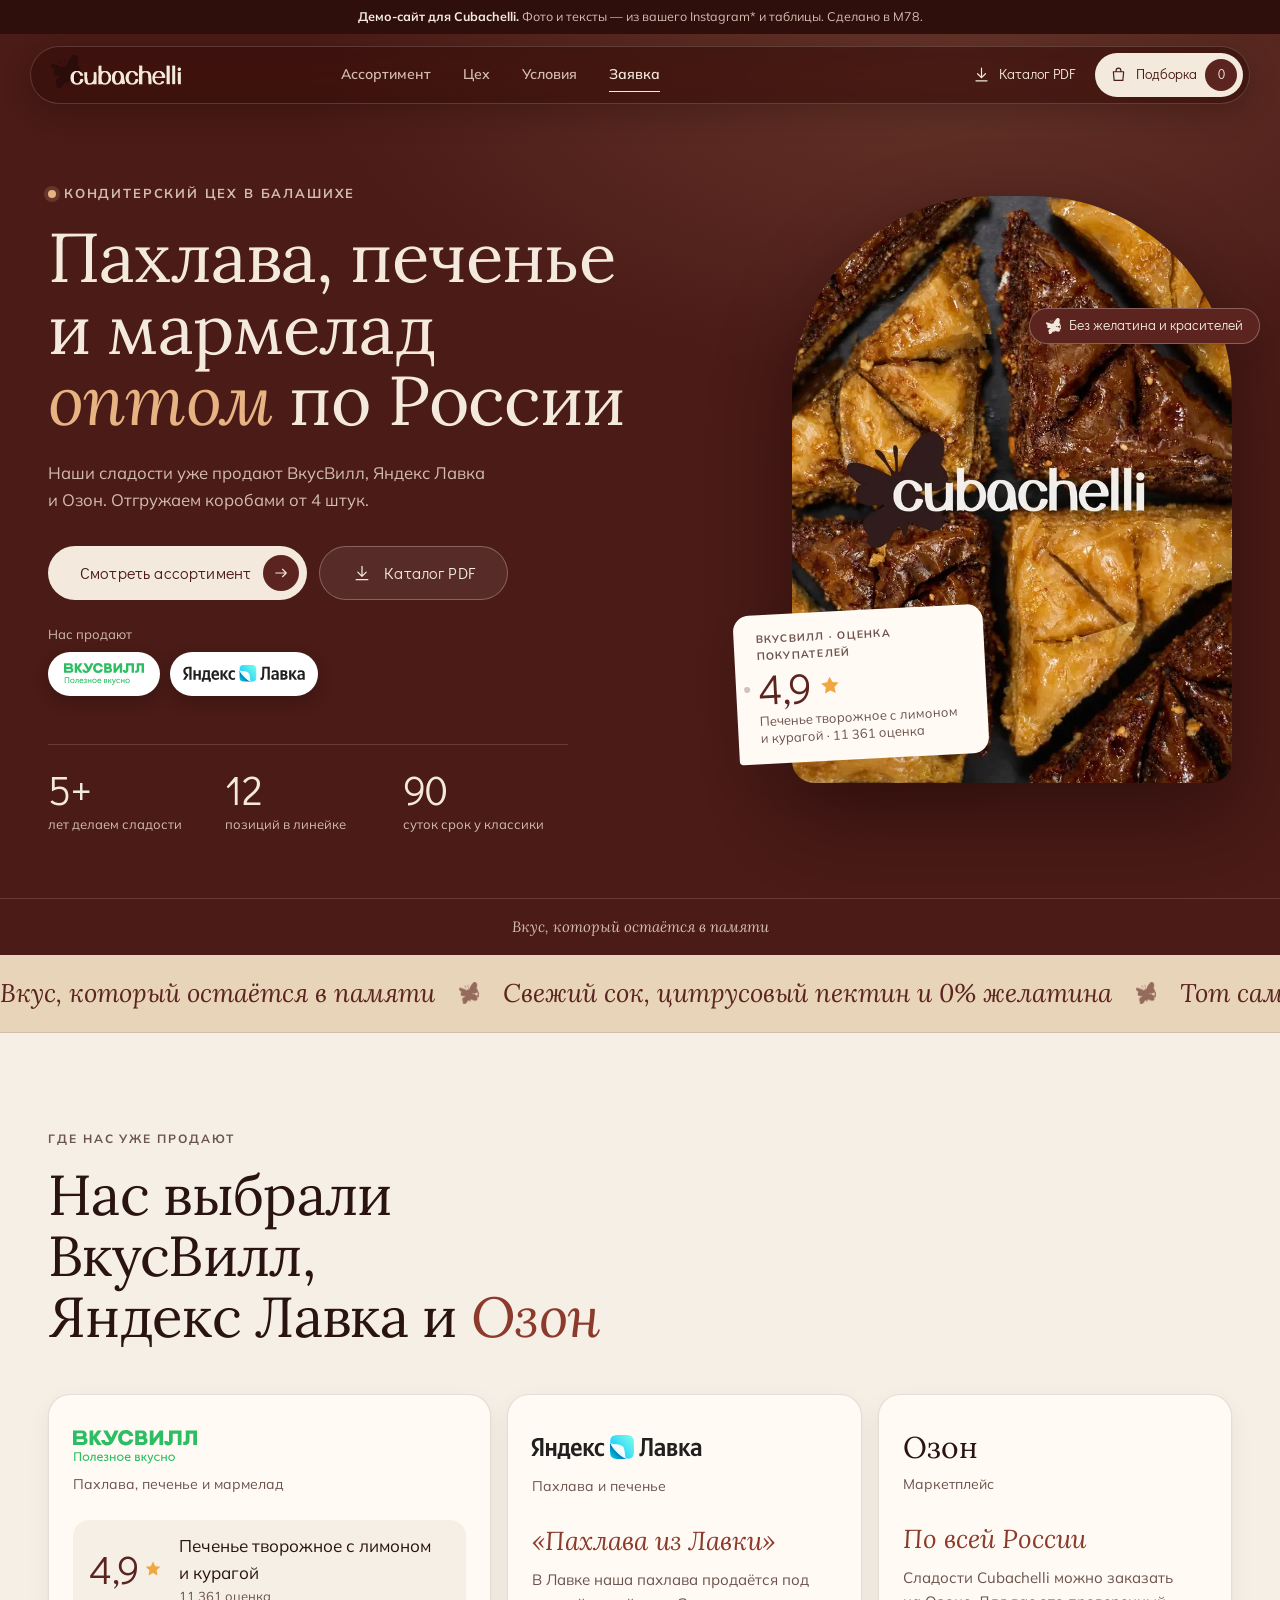
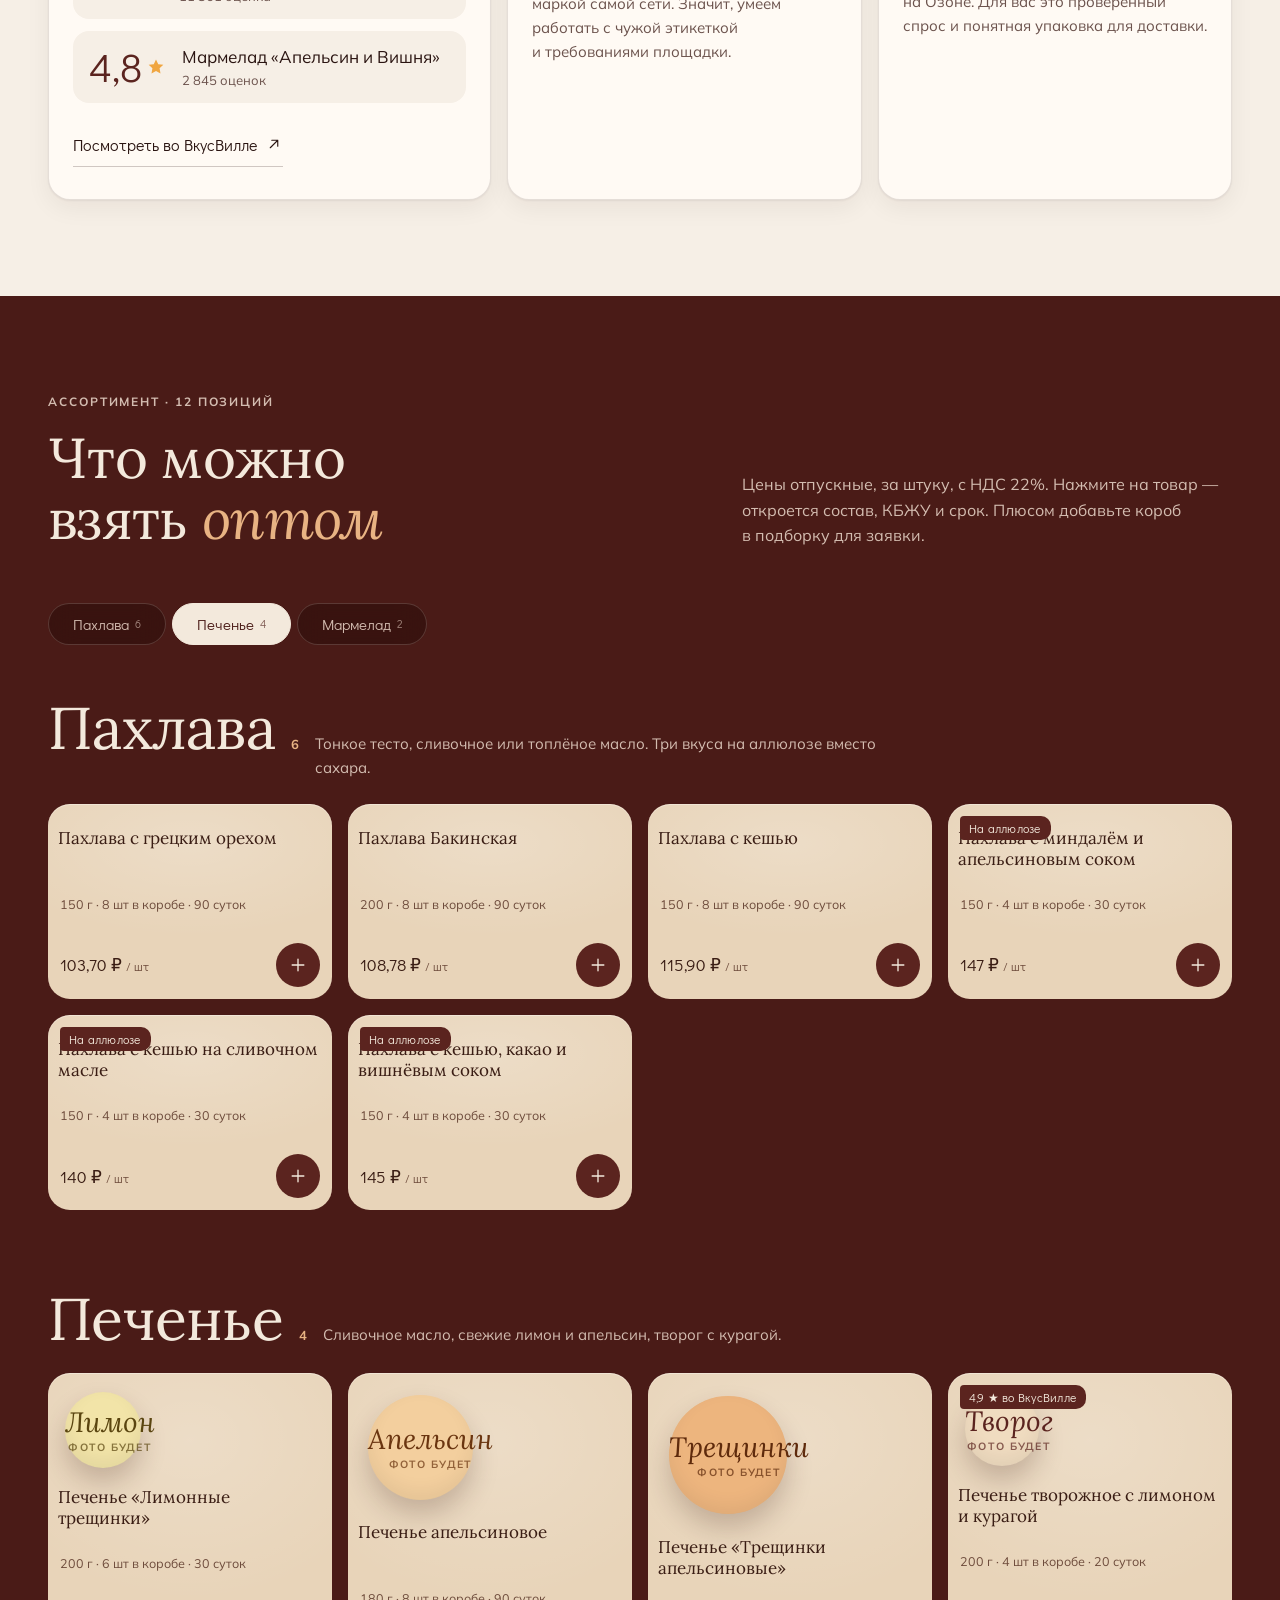
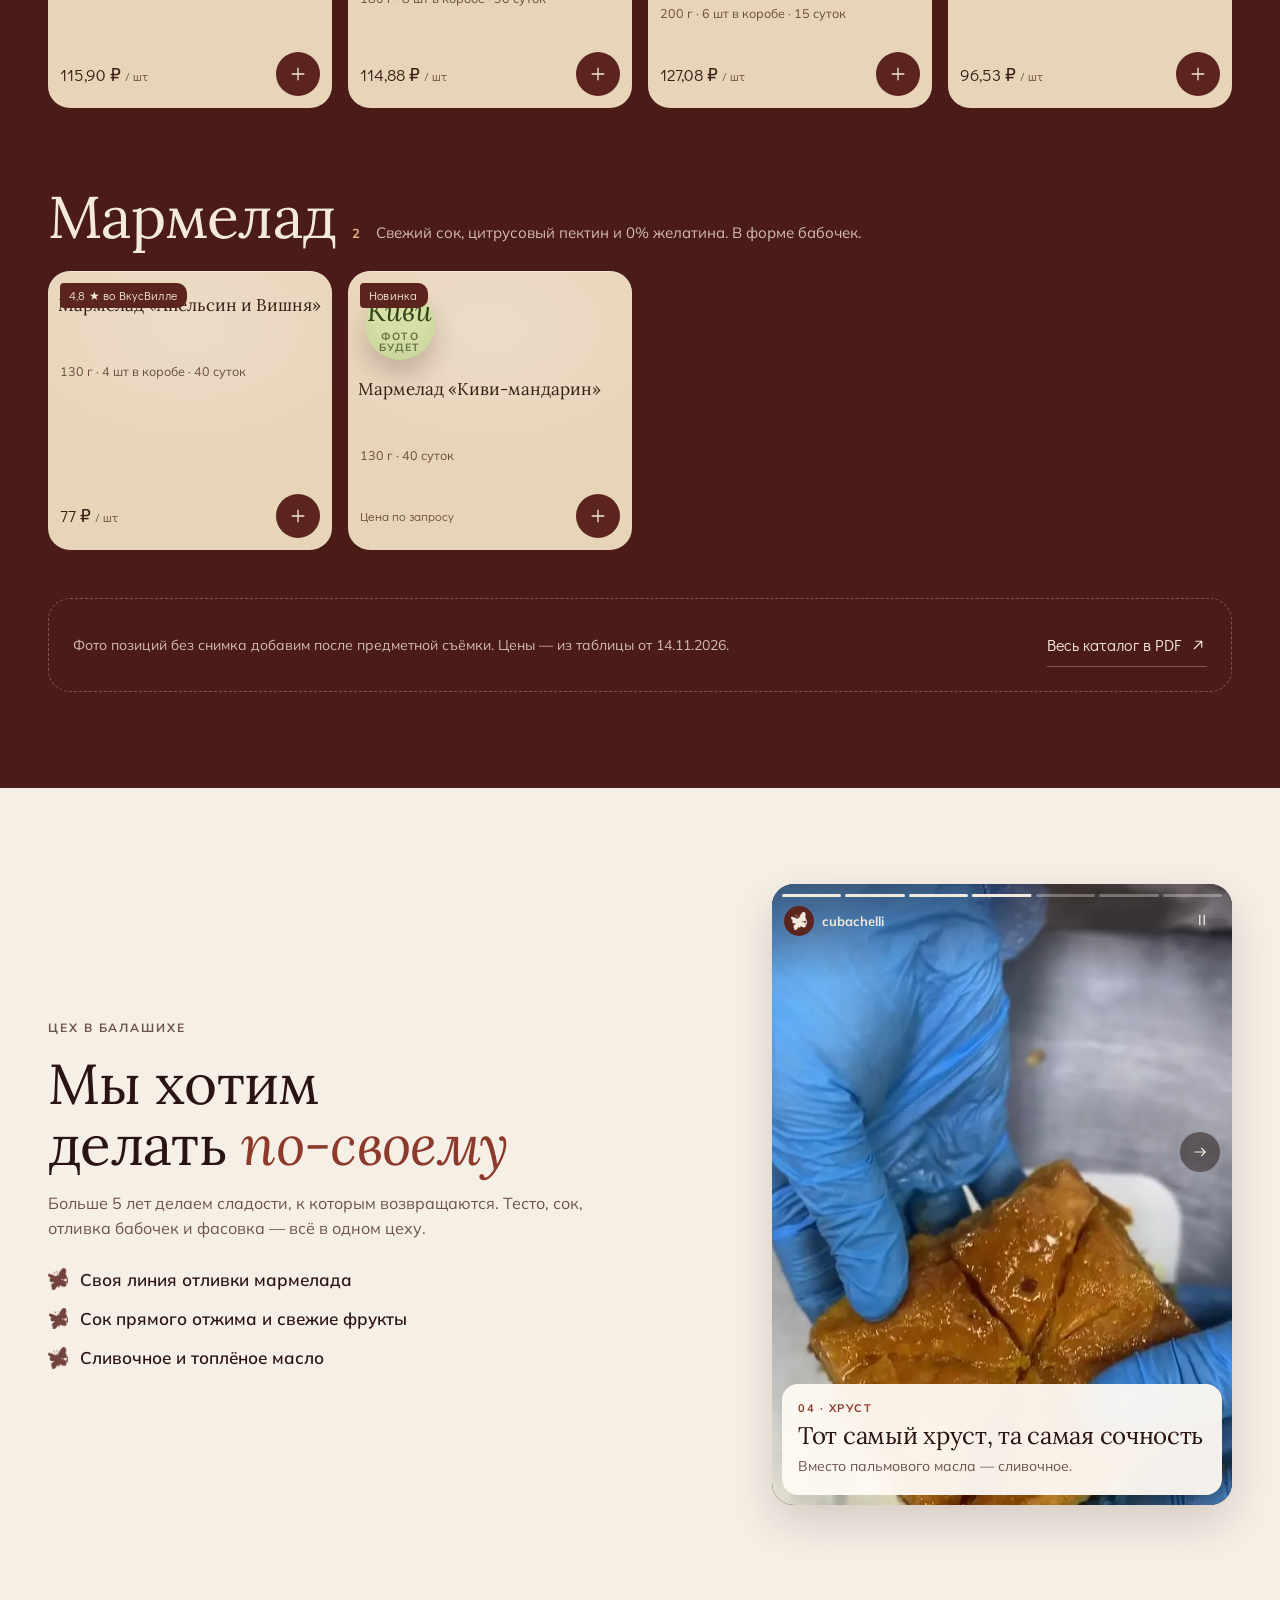
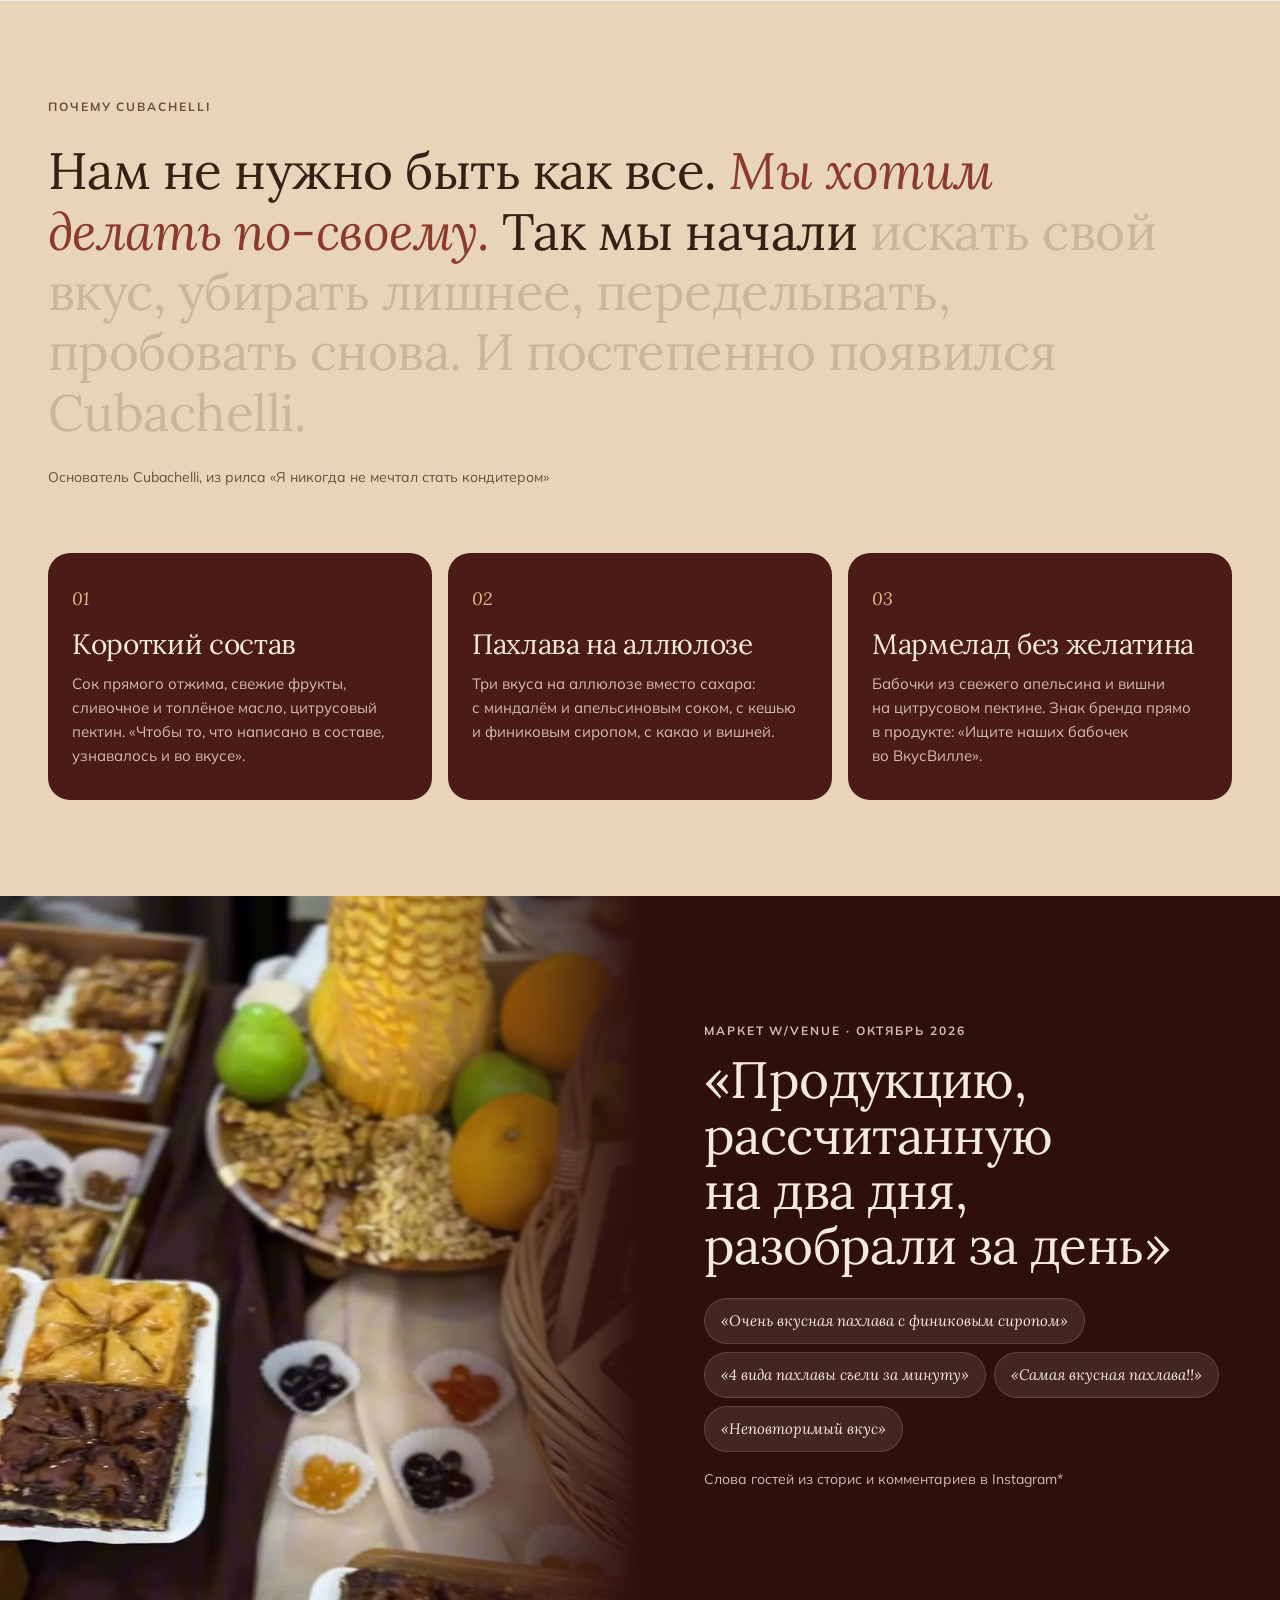
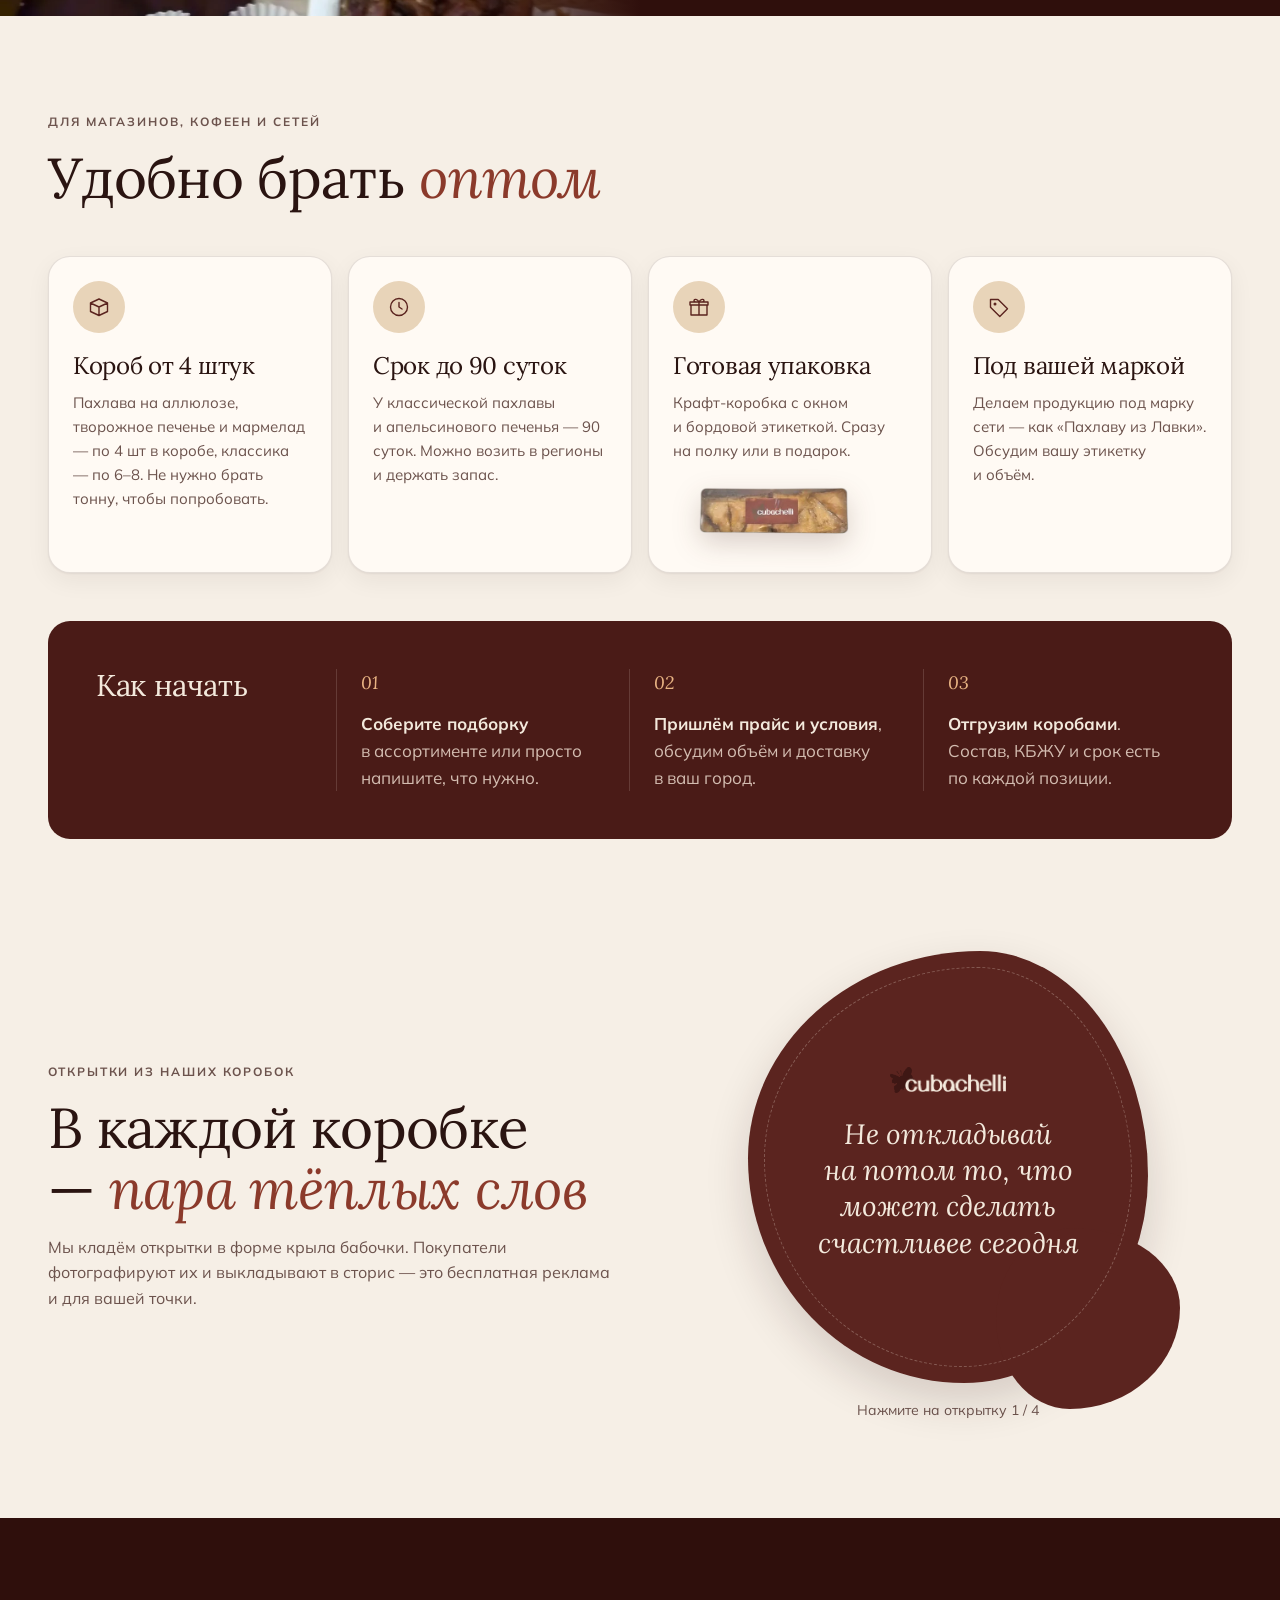
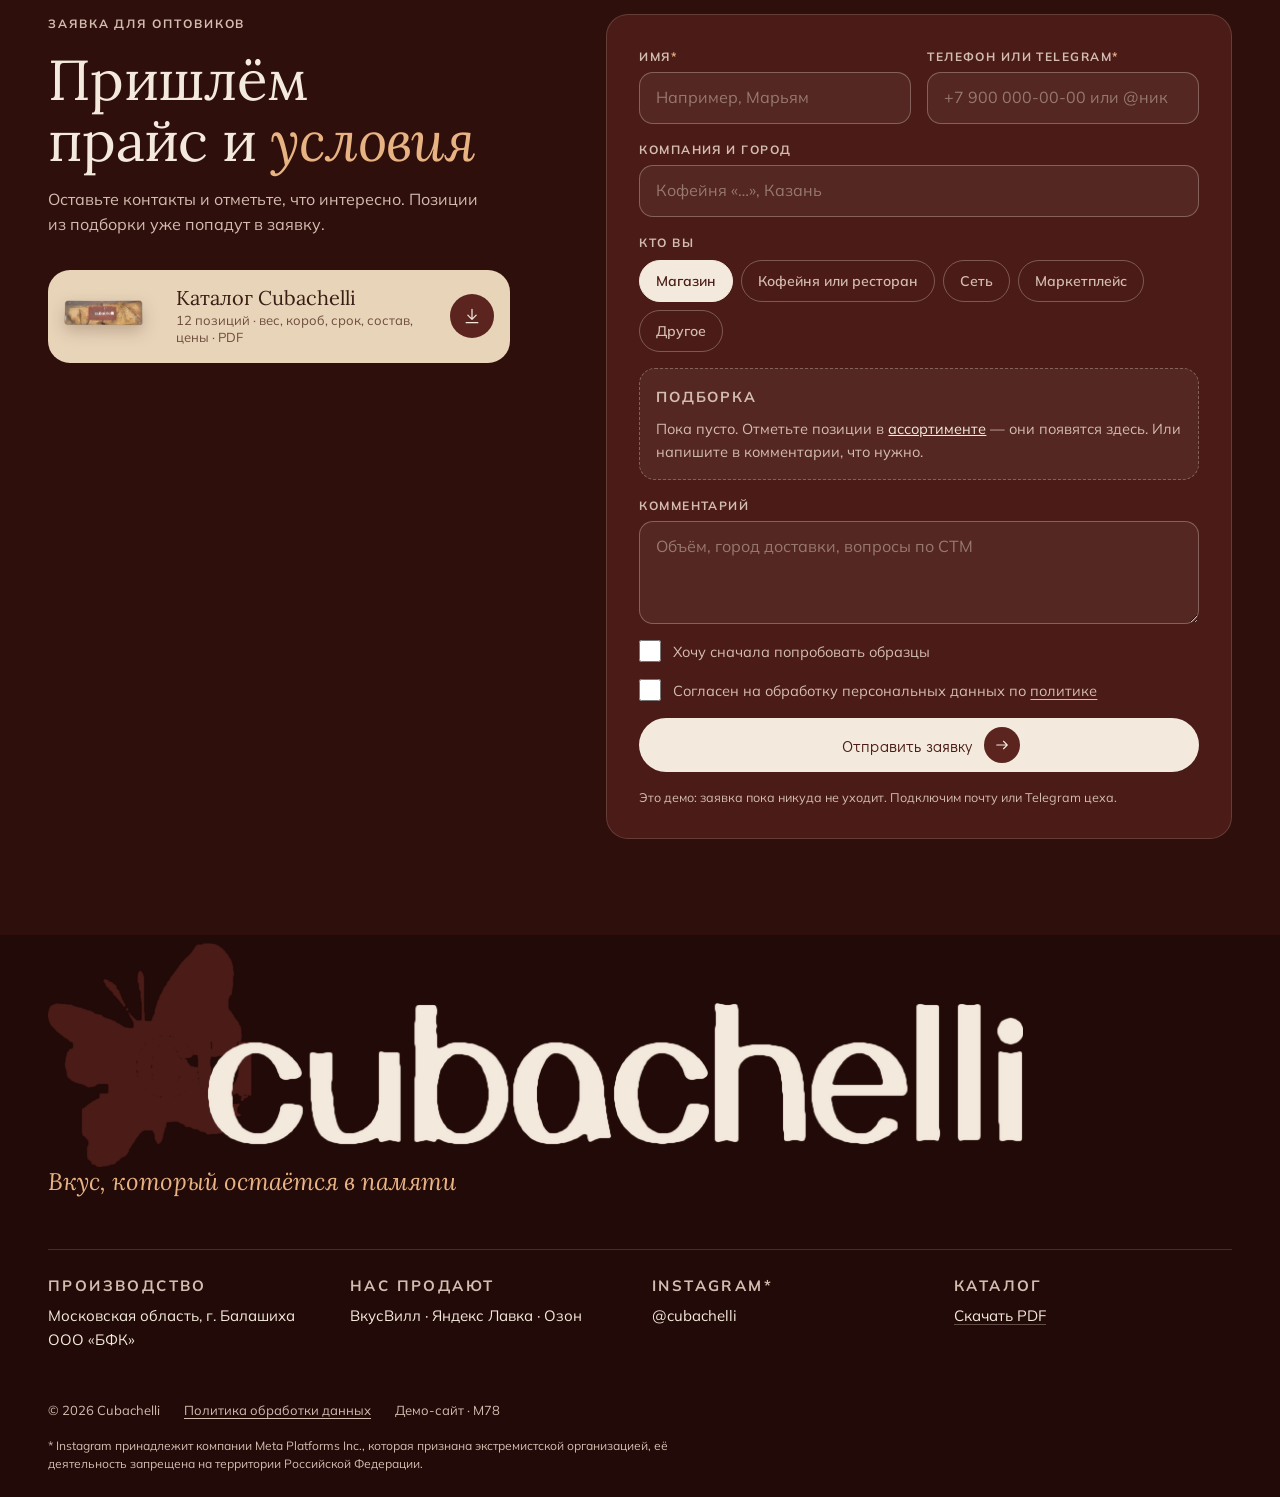
==== commit 9f85040f: "Instagram: без ссылок, со звёздочкой и сноской о статусе Meta Co-Authored-By: Claude Opus 5.5 <norep" ====
--- a/index.html
+++ b/index.html
@@ -22,7 +22,7 @@
 <link rel="preload" href="fonts/lora-cyrillic-400-normal.woff2" as="font" type="font/woff2" crossorigin>
 <link rel="preload" href="fonts/mulish-cyrillic-400-normal.woff2" as="font" type="font/woff2" crossorigin>
 <link rel="preload" as="image" href="img/hero-720.webp" imagesrcset="img/hero-720.webp 720w, img/hero-1000.webp 1000w" imagesizes="(min-width: 1024px) 440px, 88vw">
-<link rel="stylesheet" href="css/style.css?v=5">
+<link rel="stylesheet" href="css/style.css?v=6">
 <script>document.documentElement.classList.add('js')</script>
 <script type="application/ld+json">
 {
@@ -31,8 +31,7 @@
   "name": "Cubachelli",
   "legalName": "ООО «БФК»",
   "description": "Кондитерский цех: пахлава, печенье и натуральный мармелад оптом.",
-  "address": {"@type": "PostalAddress", "addressLocality": "Балашиха", "addressRegion": "Московская область", "addressCountry": "RU"},
-  "sameAs": ["https://www.instagram.com/cubachelli/"]
+  "address": {"@type": "PostalAddress", "addressLocality": "Балашиха", "addressRegion": "Московская область", "addressCountry": "RU"}
 }
 </script>
 </head>
@@ -59,7 +58,7 @@
 
 <a class="skip" href="#assortiment">Перейти к ассортименту</a>
 
-<div class="demo-bar"><b>Демо-сайт для Cubachelli.</b> Фото и тексты — из вашего Instagram и таблицы. Сделано в М78.</div>
+<div class="demo-bar"><b>Демо-сайт для Cubachelli.</b> Фото и тексты — из вашего Instagram* и таблицы. Сделано в М78.</div>
 
 <!-- Шапка-капсула -->
 <header class="hdr" data-header>
@@ -267,7 +266,7 @@
         <li>«Самая вкусная пахлава!!»</li>
         <li>«Неповторимый вкус»</li>
       </ul>
-      <p class="note">Слова гостей из сторис и комментариев в Instagram</p>
+      <p class="note">Слова гостей из сторис и комментариев в Instagram*</p>
     </div>
   </section>
 
@@ -390,7 +389,7 @@
     <div class="footer__cols">
       <div><p class="label">Производство</p><p>Московская область, г. Балашиха<br>ООО «БФК»</p></div>
       <div><p class="label">Нас продают</p><p>ВкусВилл · Яндекс Лавка · Озон</p></div>
-      <div><p class="label">Instagram</p><p><a href="https://www.instagram.com/cubachelli/" target="_blank" rel="noopener">@cubachelli</a></p></div>
+      <div><p class="label">Instagram*</p><p>@cubachelli</p></div>
       <div><p class="label">Каталог</p><p><a href="catalog.html" target="_blank" rel="noopener">Скачать PDF</a></p></div>
     </div>
     <div class="footer__row">
@@ -398,6 +397,7 @@
       <button type="button" class="inline-lnk" data-open-policy>Политика обработки данных</button>
       <span>Демо-сайт · М78</span>
     </div>
+    <p class="footer__note">* Instagram принадлежит компании Meta Platforms Inc., которая признана экстремистской организацией, её деятельность запрещена на&nbsp;территории Российской Федерации.</p>
   </div>
 </footer>
 
--- a/css/style.css
+++ b/css/style.css
@@ -503,6 +503,7 @@
 .footer__cols p{font-size:15px}
 .footer__cols a{text-decoration:underline;text-underline-offset:3px;text-decoration-color:var(--bline-2)}
 .footer__row{display:flex;flex-wrap:wrap;gap:var(--s2) var(--s5);margin-top:var(--s7);font-size:13px;color:var(--on-bordo-muted)}
+.footer__note{margin-top:var(--s4);max-width:52em;font-size:12px;line-height:1.5;color:var(--on-bordo-muted)}
 
 /* ——— Плавающая кнопка подборки ——— */
 .fab{position:fixed;left:50%;bottom:calc(var(--s4) + env(safe-area-inset-bottom));z-index:35;transform:translate(-50%,170%);display:flex;align-items:center;gap:var(--s4);min-height:56px;padding:0 var(--s5);border-radius:var(--r-pill);background:var(--bordo-2);color:var(--on-bordo);box-shadow:var(--sh-3);font-weight:700;font-size:15px;white-space:nowrap;transition:transform .3s var(--e-out),background-color .15s var(--e)}
